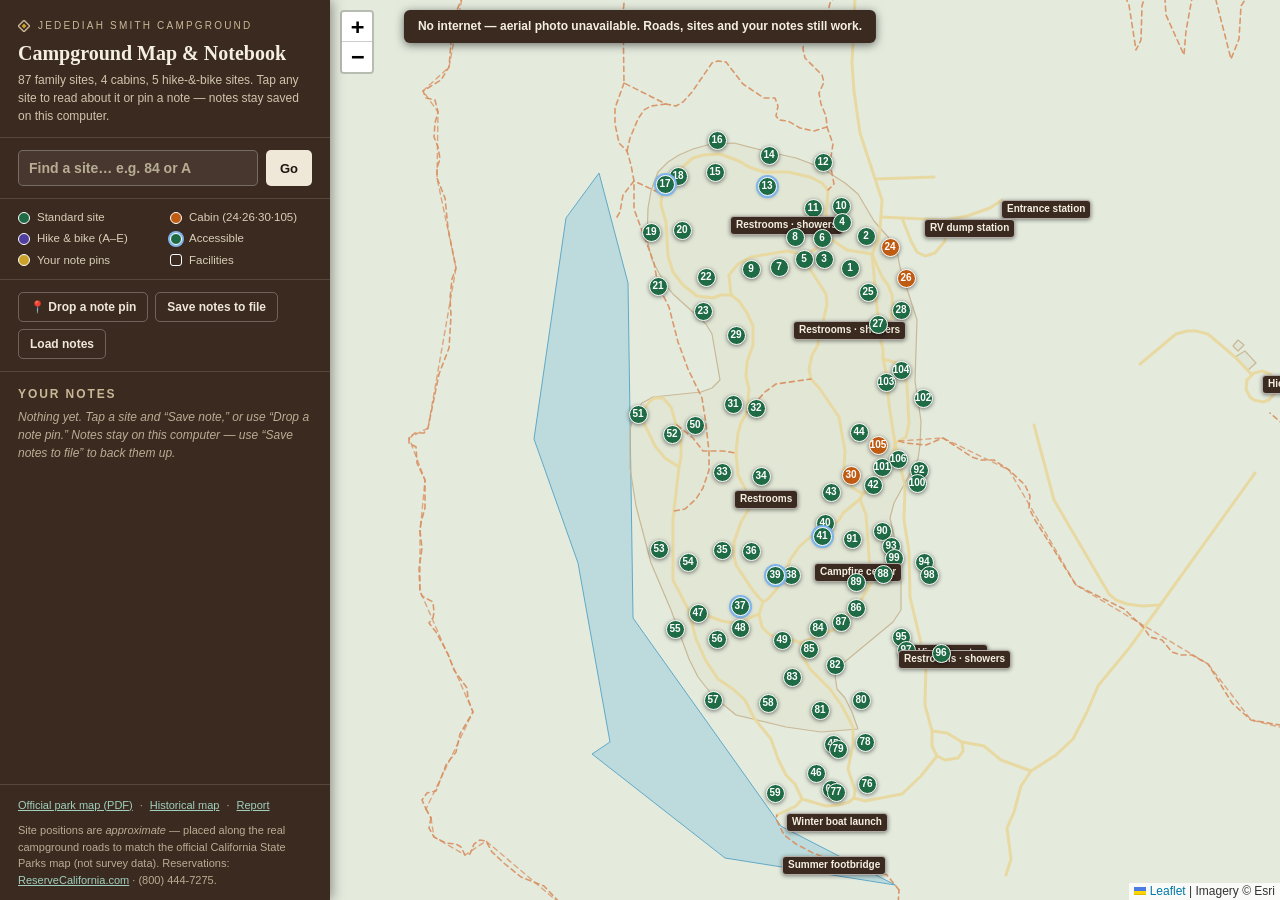
==== Campground Map.html @ 4931256a "jed: Jedediah Smith Redwoods trip guide — six-page fact-checked HTML guide Historical map (26 verifi" ====
<!doctype html>
<html lang="en">
<head>
<meta charset="utf-8">
<meta name="viewport" content="width=device-width, initial-scale=1">
<title>Campground Map — Jedediah Smith Redwoods State Park</title>
<style>/* required styles */

.leaflet-pane,
.leaflet-tile,
.leaflet-marker-icon,
.leaflet-marker-shadow,
.leaflet-tile-container,
.leaflet-pane > svg,
.leaflet-pane > canvas,
.leaflet-zoom-box,
.leaflet-image-layer,
.leaflet-layer {
	position: absolute;
	left: 0;
	top: 0;
	}
.leaflet-container {
	overflow: hidden;
	}
.leaflet-tile,
.leaflet-marker-icon,
.leaflet-marker-shadow {
	-webkit-user-select: none;
	   -moz-user-select: none;
	        user-select: none;
	  -webkit-user-drag: none;
	}
/* Prevents IE11 from highlighting tiles in blue */
.leaflet-tile::selection {
	background: transparent;
}
/* Safari renders non-retina tile on retina better with this, but Chrome is worse */
.leaflet-safari .leaflet-tile {
	image-rendering: -webkit-optimize-contrast;
	}
/* hack that prevents hw layers "stretching" when loading new tiles */
.leaflet-safari .leaflet-tile-container {
	width: 1600px;
	height: 1600px;
	-webkit-transform-origin: 0 0;
	}
.leaflet-marker-icon,
.leaflet-marker-shadow {
	display: block;
	}
/* .leaflet-container svg: reset svg max-width decleration shipped in Joomla! (joomla.org) 3.x */
/* .leaflet-container img: map is broken in FF if you have max-width: 100% on tiles */
.leaflet-container .leaflet-overlay-pane svg {
	max-width: none !important;
	max-height: none !important;
	}
.leaflet-container .leaflet-marker-pane img,
.leaflet-container .leaflet-shadow-pane img,
.leaflet-container .leaflet-tile-pane img,
.leaflet-container img.leaflet-image-layer,
.leaflet-container .leaflet-tile {
	max-width: none !important;
	max-height: none !important;
	width: auto;
	padding: 0;
	}

.leaflet-container img.leaflet-tile {
	/* See: https://bugs.chromium.org/p/chromium/issues/detail?id=600120 */
	mix-blend-mode: plus-lighter;
}

.leaflet-container.leaflet-touch-zoom {
	-ms-touch-action: pan-x pan-y;
	touch-action: pan-x pan-y;
	}
.leaflet-container.leaflet-touch-drag {
	-ms-touch-action: pinch-zoom;
	/* Fallback for FF which doesn't support pinch-zoom */
	touch-action: none;
	touch-action: pinch-zoom;
}
.leaflet-container.leaflet-touch-drag.leaflet-touch-zoom {
	-ms-touch-action: none;
	touch-action: none;
}
.leaflet-container {
	-webkit-tap-highlight-color: transparent;
}
.leaflet-container a {
	-webkit-tap-highlight-color: rgba(51, 181, 229, 0.4);
}
.leaflet-tile {
	filter: inherit;
	visibility: hidden;
	}
.leaflet-tile-loaded {
	visibility: inherit;
	}
.leaflet-zoom-box {
	width: 0;
	height: 0;
	-moz-box-sizing: border-box;
	     box-sizing: border-box;
	z-index: 800;
	}
/* workaround for https://bugzilla.mozilla.org/show_bug.cgi?id=888319 */
.leaflet-overlay-pane svg {
	-moz-user-select: none;
	}

.leaflet-pane         { z-index: 400; }

.leaflet-tile-pane    { z-index: 200; }
.leaflet-overlay-pane { z-index: 400; }
.leaflet-shadow-pane  { z-index: 500; }
.leaflet-marker-pane  { z-index: 600; }
.leaflet-tooltip-pane   { z-index: 650; }
.leaflet-popup-pane   { z-index: 700; }

.leaflet-map-pane canvas { z-index: 100; }
.leaflet-map-pane svg    { z-index: 200; }

.leaflet-vml-shape {
	width: 1px;
	height: 1px;
	}
.lvml {
	behavior: url(#default#VML);
	display: inline-block;
	position: absolute;
	}


/* control positioning */

.leaflet-control {
	position: relative;
	z-index: 800;
	pointer-events: visiblePainted; /* IE 9-10 doesn't have auto */
	pointer-events: auto;
	}
.leaflet-top,
.leaflet-bottom {
	position: absolute;
	z-index: 1000;
	pointer-events: none;
	}
.leaflet-top {
	top: 0;
	}
.leaflet-right {
	right: 0;
	}
.leaflet-bottom {
	bottom: 0;
	}
.leaflet-left {
	left: 0;
	}
.leaflet-control {
	float: left;
	clear: both;
	}
.leaflet-right .leaflet-control {
	float: right;
	}
.leaflet-top .leaflet-control {
	margin-top: 10px;
	}
.leaflet-bottom .leaflet-control {
	margin-bottom: 10px;
	}
.leaflet-left .leaflet-control {
	margin-left: 10px;
	}
.leaflet-right .leaflet-control {
	margin-right: 10px;
	}


/* zoom and fade animations */

.leaflet-fade-anim .leaflet-popup {
	opacity: 0;
	-webkit-transition: opacity 0.2s linear;
	   -moz-transition: opacity 0.2s linear;
	        transition: opacity 0.2s linear;
	}
.leaflet-fade-anim .leaflet-map-pane .leaflet-popup {
	opacity: 1;
	}
.leaflet-zoom-animated {
	-webkit-transform-origin: 0 0;
	    -ms-transform-origin: 0 0;
	        transform-origin: 0 0;
	}
svg.leaflet-zoom-animated {
	will-change: transform;
}

.leaflet-zoom-anim .leaflet-zoom-animated {
	-webkit-transition: -webkit-transform 0.25s cubic-bezier(0,0,0.25,1);
	   -moz-transition:    -moz-transform 0.25s cubic-bezier(0,0,0.25,1);
	        transition:         transform 0.25s cubic-bezier(0,0,0.25,1);
	}
.leaflet-zoom-anim .leaflet-tile,
.leaflet-pan-anim .leaflet-tile {
	-webkit-transition: none;
	   -moz-transition: none;
	        transition: none;
	}

.leaflet-zoom-anim .leaflet-zoom-hide {
	visibility: hidden;
	}


/* cursors */

.leaflet-interactive {
	cursor: pointer;
	}
.leaflet-grab {
	cursor: -webkit-grab;
	cursor:    -moz-grab;
	cursor:         grab;
	}
.leaflet-crosshair,
.leaflet-crosshair .leaflet-interactive {
	cursor: crosshair;
	}
.leaflet-popup-pane,
.leaflet-control {
	cursor: auto;
	}
.leaflet-dragging .leaflet-grab,
.leaflet-dragging .leaflet-grab .leaflet-interactive,
.leaflet-dragging .leaflet-marker-draggable {
	cursor: move;
	cursor: -webkit-grabbing;
	cursor:    -moz-grabbing;
	cursor:         grabbing;
	}

/* marker & overlays interactivity */
.leaflet-marker-icon,
.leaflet-marker-shadow,
.leaflet-image-layer,
.leaflet-pane > svg path,
.leaflet-tile-container {
	pointer-events: none;
	}

.leaflet-marker-icon.leaflet-interactive,
.leaflet-image-layer.leaflet-interactive,
.leaflet-pane > svg path.leaflet-interactive,
svg.leaflet-image-layer.leaflet-interactive path {
	pointer-events: visiblePainted; /* IE 9-10 doesn't have auto */
	pointer-events: auto;
	}

/* visual tweaks */

.leaflet-container {
	background: #ddd;
	outline-offset: 1px;
	}
.leaflet-container a {
	color: #0078A8;
	}
.leaflet-zoom-box {
	border: 2px dotted #38f;
	background: rgba(255,255,255,0.5);
	}


/* general typography */
.leaflet-container {
	font-family: "Helvetica Neue", Arial, Helvetica, sans-serif;
	font-size: 12px;
	font-size: 0.75rem;
	line-height: 1.5;
	}


/* general toolbar styles */

.leaflet-bar {
	box-shadow: 0 1px 5px rgba(0,0,0,0.65);
	border-radius: 4px;
	}
.leaflet-bar a {
	background-color: #fff;
	border-bottom: 1px solid #ccc;
	width: 26px;
	height: 26px;
	line-height: 26px;
	display: block;
	text-align: center;
	text-decoration: none;
	color: black;
	}
.leaflet-bar a,
.leaflet-control-layers-toggle {
	background-position: 50% 50%;
	background-repeat: no-repeat;
	display: block;
	}
.leaflet-bar a:hover,
.leaflet-bar a:focus {
	background-color: #f4f4f4;
	}
.leaflet-bar a:first-child {
	border-top-left-radius: 4px;
	border-top-right-radius: 4px;
	}
.leaflet-bar a:last-child {
	border-bottom-left-radius: 4px;
	border-bottom-right-radius: 4px;
	border-bottom: none;
	}
.leaflet-bar a.leaflet-disabled {
	cursor: default;
	background-color: #f4f4f4;
	color: #bbb;
	}

.leaflet-touch .leaflet-bar a {
	width: 30px;
	height: 30px;
	line-height: 30px;
	}
.leaflet-touch .leaflet-bar a:first-child {
	border-top-left-radius: 2px;
	border-top-right-radius: 2px;
	}
.leaflet-touch .leaflet-bar a:last-child {
	border-bottom-left-radius: 2px;
	border-bottom-right-radius: 2px;
	}

/* zoom control */

.leaflet-control-zoom-in,
.leaflet-control-zoom-out {
	font: bold 18px 'Lucida Console', Monaco, monospace;
	text-indent: 1px;
	}

.leaflet-touch .leaflet-control-zoom-in, .leaflet-touch .leaflet-control-zoom-out  {
	font-size: 22px;
	}


/* layers control */

.leaflet-control-layers {
	box-shadow: 0 1px 5px rgba(0,0,0,0.4);
	background: #fff;
	border-radius: 5px;
	}
.leaflet-control-layers-toggle {
	background-image: url(images/layers.png);
	width: 36px;
	height: 36px;
	}
.leaflet-retina .leaflet-control-layers-toggle {
	background-image: url(images/layers-2x.png);
	background-size: 26px 26px;
	}
.leaflet-touch .leaflet-control-layers-toggle {
	width: 44px;
	height: 44px;
	}
.leaflet-control-layers .leaflet-control-layers-list,
.leaflet-control-layers-expanded .leaflet-control-layers-toggle {
	display: none;
	}
.leaflet-control-layers-expanded .leaflet-control-layers-list {
	display: block;
	position: relative;
	}
.leaflet-control-layers-expanded {
	padding: 6px 10px 6px 6px;
	color: #333;
	background: #fff;
	}
.leaflet-control-layers-scrollbar {
	overflow-y: scroll;
	overflow-x: hidden;
	padding-right: 5px;
	}
.leaflet-control-layers-selector {
	margin-top: 2px;
	position: relative;
	top: 1px;
	}
.leaflet-control-layers label {
	display: block;
	font-size: 13px;
	font-size: 1.08333em;
	}
.leaflet-control-layers-separator {
	height: 0;
	border-top: 1px solid #ddd;
	margin: 5px -10px 5px -6px;
	}

/* Default icon URLs */
.leaflet-default-icon-path { /* used only in path-guessing heuristic, see L.Icon.Default */
	background-image: url(images/marker-icon.png);
	}


/* attribution and scale controls */

.leaflet-container .leaflet-control-attribution {
	background: #fff;
	background: rgba(255, 255, 255, 0.8);
	margin: 0;
	}
.leaflet-control-attribution,
.leaflet-control-scale-line {
	padding: 0 5px;
	color: #333;
	line-height: 1.4;
	}
.leaflet-control-attribution a {
	text-decoration: none;
	}
.leaflet-control-attribution a:hover,
.leaflet-control-attribution a:focus {
	text-decoration: underline;
	}
.leaflet-attribution-flag {
	display: inline !important;
	vertical-align: baseline !important;
	width: 1em;
	height: 0.6669em;
	}
.leaflet-left .leaflet-control-scale {
	margin-left: 5px;
	}
.leaflet-bottom .leaflet-control-scale {
	margin-bottom: 5px;
	}
.leaflet-control-scale-line {
	border: 2px solid #777;
	border-top: none;
	line-height: 1.1;
	padding: 2px 5px 1px;
	white-space: nowrap;
	-moz-box-sizing: border-box;
	     box-sizing: border-box;
	background: rgba(255, 255, 255, 0.8);
	text-shadow: 1px 1px #fff;
	}
.leaflet-control-scale-line:not(:first-child) {
	border-top: 2px solid #777;
	border-bottom: none;
	margin-top: -2px;
	}
.leaflet-control-scale-line:not(:first-child):not(:last-child) {
	border-bottom: 2px solid #777;
	}

.leaflet-touch .leaflet-control-attribution,
.leaflet-touch .leaflet-control-layers,
.leaflet-touch .leaflet-bar {
	box-shadow: none;
	}
.leaflet-touch .leaflet-control-layers,
.leaflet-touch .leaflet-bar {
	border: 2px solid rgba(0,0,0,0.2);
	background-clip: padding-box;
	}


/* popup */

.leaflet-popup {
	position: absolute;
	text-align: center;
	margin-bottom: 20px;
	}
.leaflet-popup-content-wrapper {
	padding: 1px;
	text-align: left;
	border-radius: 12px;
	}
.leaflet-popup-content {
	margin: 13px 24px 13px 20px;
	line-height: 1.3;
	font-size: 13px;
	font-size: 1.08333em;
	min-height: 1px;
	}
.leaflet-popup-content p {
	margin: 17px 0;
	margin: 1.3em 0;
	}
.leaflet-popup-tip-container {
	width: 40px;
	height: 20px;
	position: absolute;
	left: 50%;
	margin-top: -1px;
	margin-left: -20px;
	overflow: hidden;
	pointer-events: none;
	}
.leaflet-popup-tip {
	width: 17px;
	height: 17px;
	padding: 1px;

	margin: -10px auto 0;
	pointer-events: auto;

	-webkit-transform: rotate(45deg);
	   -moz-transform: rotate(45deg);
	    -ms-transform: rotate(45deg);
	        transform: rotate(45deg);
	}
.leaflet-popup-content-wrapper,
.leaflet-popup-tip {
	background: white;
	color: #333;
	box-shadow: 0 3px 14px rgba(0,0,0,0.4);
	}
.leaflet-container a.leaflet-popup-close-button {
	position: absolute;
	top: 0;
	right: 0;
	border: none;
	text-align: center;
	width: 24px;
	height: 24px;
	font: 16px/24px Tahoma, Verdana, sans-serif;
	color: #757575;
	text-decoration: none;
	background: transparent;
	}
.leaflet-container a.leaflet-popup-close-button:hover,
.leaflet-container a.leaflet-popup-close-button:focus {
	color: #585858;
	}
.leaflet-popup-scrolled {
	overflow: auto;
	}

.leaflet-oldie .leaflet-popup-content-wrapper {
	-ms-zoom: 1;
	}
.leaflet-oldie .leaflet-popup-tip {
	width: 24px;
	margin: 0 auto;

	-ms-filter: "progid:DXImageTransform.Microsoft.Matrix(M11=0.70710678, M12=0.70710678, M21=-0.70710678, M22=0.70710678)";
	filter: progid:DXImageTransform.Microsoft.Matrix(M11=0.70710678, M12=0.70710678, M21=-0.70710678, M22=0.70710678);
	}

.leaflet-oldie .leaflet-control-zoom,
.leaflet-oldie .leaflet-control-layers,
.leaflet-oldie .leaflet-popup-content-wrapper,
.leaflet-oldie .leaflet-popup-tip {
	border: 1px solid #999;
	}


/* div icon */

.leaflet-div-icon {
	background: #fff;
	border: 1px solid #666;
	}


/* Tooltip */
/* Base styles for the element that has a tooltip */
.leaflet-tooltip {
	position: absolute;
	padding: 6px;
	background-color: #fff;
	border: 1px solid #fff;
	border-radius: 3px;
	color: #222;
	white-space: nowrap;
	-webkit-user-select: none;
	-moz-user-select: none;
	-ms-user-select: none;
	user-select: none;
	pointer-events: none;
	box-shadow: 0 1px 3px rgba(0,0,0,0.4);
	}
.leaflet-tooltip.leaflet-interactive {
	cursor: pointer;
	pointer-events: auto;
	}
.leaflet-tooltip-top:before,
.leaflet-tooltip-bottom:before,
.leaflet-tooltip-left:before,
.leaflet-tooltip-right:before {
	position: absolute;
	pointer-events: none;
	border: 6px solid transparent;
	background: transparent;
	content: "";
	}

/* Directions */

.leaflet-tooltip-bottom {
	margin-top: 6px;
}
.leaflet-tooltip-top {
	margin-top: -6px;
}
.leaflet-tooltip-bottom:before,
.leaflet-tooltip-top:before {
	left: 50%;
	margin-left: -6px;
	}
.leaflet-tooltip-top:before {
	bottom: 0;
	margin-bottom: -12px;
	border-top-color: #fff;
	}
.leaflet-tooltip-bottom:before {
	top: 0;
	margin-top: -12px;
	margin-left: -6px;
	border-bottom-color: #fff;
	}
.leaflet-tooltip-left {
	margin-left: -6px;
}
.leaflet-tooltip-right {
	margin-left: 6px;
}
.leaflet-tooltip-left:before,
.leaflet-tooltip-right:before {
	top: 50%;
	margin-top: -6px;
	}
.leaflet-tooltip-left:before {
	right: 0;
	margin-right: -12px;
	border-left-color: #fff;
	}
.leaflet-tooltip-right:before {
	left: 0;
	margin-left: -12px;
	border-right-color: #fff;
	}

/* Printing */

@media print {
	/* Prevent printers from removing background-images of controls. */
	.leaflet-control {
		-webkit-print-color-adjust: exact;
		print-color-adjust: exact;
		}
	}
</style>
<style>
:root{
  --paper:#F2EEE3; --ink:#2A241C; --bark:#3B2A20; --bark2:#57402F;
  --emerald:#14594E; --emerald-soft:#58A08F; --madrone:#A8541A; --rule:#D8CFB8;
  --site:#1F6B45; --cabin:#C05B12; --hb:#4E3E9E; --note:#C9A227;
}
*{margin:0;padding:0;box-sizing:border-box}
html,body{height:100%}
body{font:14px/1.5 "Seravek","Avenir Next","Helvetica Neue",sans-serif;color:var(--ink);display:flex;overflow:hidden}
#panel{width:330px;min-width:330px;background:var(--bark);color:#EFE7D8;display:flex;flex-direction:column;z-index:1000;box-shadow:2px 0 12px #0006}
#map{flex:1;background:var(--paper)}
.phead{padding:18px 18px 12px;border-bottom:1px solid #ffffff22}
.phead .eyebrow{font-size:10px;letter-spacing:.22em;text-transform:uppercase;color:#C9B896;display:flex;gap:8px;align-items:center;margin-bottom:8px}
.phead h1{font:700 20px/1.2 "Iowan Old Style",Georgia,serif;color:#F5EFE0}
.phead p{margin-top:6px;font-size:12px;color:#CFC4AC}
.searchrow{display:flex;gap:8px;padding:12px 18px;border-bottom:1px solid #ffffff22}
#sitesearch{flex:1;font:600 14px/1 "Seravek",sans-serif;padding:9px 10px;border-radius:5px;border:1.5px solid #ffffff44;background:#ffffff10;color:#F5EFE0}
#sitesearch::placeholder{color:#B8AD94}
#sitesearch:focus-visible{outline:2px solid #fff}
#gobtn{font:700 13px/1 "Seravek",sans-serif;padding:0 14px;border-radius:5px;border:0;background:#EFE7D8;color:#20160F;cursor:pointer}
.legend{padding:10px 18px;border-bottom:1px solid #ffffff22;font-size:11.5px;color:#D8CFB8;display:grid;grid-template-columns:1fr 1fr;gap:4px 10px}
.legend span{display:flex;align-items:center;gap:7px}
.dot{width:12px;height:12px;border-radius:50%;border:1.5px solid #fff;flex:none}
.tools{padding:12px 18px;border-bottom:1px solid #ffffff22;display:flex;flex-wrap:wrap;gap:7px}
.tbtn{font:600 12px/1 "Seravek",sans-serif;padding:8px 11px;border-radius:5px;border:1.5px solid #ffffff44;background:transparent;color:#EFE7D8;cursor:pointer}
.tbtn[aria-pressed="true"]{background:var(--note);border-color:var(--note);color:#20160F}
.tbtn:focus-visible{outline:2px solid #fff}
#notesbox{flex:1;overflow-y:auto;padding:10px 18px}
#notesbox h2{font:700 12px/1 "Seravek",sans-serif;letter-spacing:.16em;text-transform:uppercase;color:#C9B896;margin:6px 0 8px}
.note-item{background:#ffffff12;border-left:3px solid var(--note);padding:8px 10px;margin-bottom:8px;font-size:12.5px;border-radius:0 4px 4px 0;cursor:pointer}
.note-item b{color:#F5EFE0}
.note-item .del{float:right;background:none;border:0;color:#C9B896;cursor:pointer;font-size:14px;line-height:1;padding:0 2px}
.note-item .del:hover{color:#fff}
.empty{font-size:12px;color:#B8AD94;font-style:italic}
.pfoot{padding:12px 18px;border-top:1px solid #ffffff22;font-size:11px;color:#B8AD94}
.pfoot .row{display:flex;gap:7px;margin-bottom:9px;flex-wrap:wrap}
.pfoot a{color:#9FD0BF}
/* markers */
.sm{border-radius:50%;border:1.5px solid #fff;box-shadow:0 1px 4px #0008;color:#fff;
  font:700 10px/16px "Seravek","Avenir Next",sans-serif;text-align:center;background:var(--site)}
.sm.cabin{background:var(--cabin)} .sm.hb{background:var(--hb)}
.sm.ada{box-shadow:0 0 0 2px #7FB5E8,0 1px 4px #0008}
.sm.noted::after{content:"";position:absolute;right:-3px;top:-3px;width:9px;height:9px;border-radius:50%;background:var(--note);border:1.5px solid #fff}
.fac{background:var(--bark);color:#F5EFE0;border-radius:4px;border:1px solid #fff9;box-shadow:0 1px 4px #0007;
  font:600 10px/1.25 "Seravek",sans-serif;padding:2px 5px;white-space:nowrap;width:auto!important;height:auto!important;
  transform:translate(-50%,-100%);margin-top:-4px}
.notepin{width:20px;height:20px;border-radius:50% 50% 50% 4px;transform:rotate(-45deg);background:var(--note);border:2px solid #fff;box-shadow:0 1px 5px #0008}
.leaflet-popup-content-wrapper{background:var(--paper);color:var(--ink);border-radius:6px;font:13px/1.5 "Seravek","Avenir Next",sans-serif}
.leaflet-popup-content{margin:13px 15px}
.pp{max-width:100%}
.pp h3{font:700 16px/1.25 "Iowan Old Style",Georgia,serif;color:var(--emerald)}
.pp .meta{font:600 10.5px/1.7 "SF Mono",Menlo,monospace;color:var(--bark2);text-transform:uppercase;letter-spacing:.05em}
.pp textarea{width:100%;min-height:52px;margin-top:8px;font:13px/1.4 "Seravek",sans-serif;padding:7px;border:1px solid var(--rule);border-radius:4px;background:#fff}
.pp .row{display:flex;gap:6px;margin-top:7px}
.pp button{font:600 12px/1 "Seravek",sans-serif;padding:7px 10px;border-radius:4px;border:1px solid var(--emerald);background:var(--emerald);color:#fff;cursor:pointer}
.pp button.ghost{background:transparent;color:var(--emerald)}
.pp .prec{margin-top:7px;font-size:11px;color:#7A7060;font-style:italic}
.pp .plinks{margin-top:7px;font-size:12px}
.pp .plinks a{color:var(--emerald)}
@media (max-width:760px){
  body{flex-direction:column}
  #panel{width:100%;min-width:0;max-height:46%;order:2}
  #map{order:1;min-height:54%}
}
</style>
</head>
<body>
<aside id="panel">
  <div class="phead">
    <div class="eyebrow"><svg width="12" height="12" viewBox="0 0 14 14" aria-hidden="true"><rect x="2.2" y="2.2" width="9.6" height="9.6" transform="rotate(45 7 7)" fill="none" stroke="#C9B896" stroke-width="1.6"/><rect x="5" y="5" width="4" height="4" transform="rotate(45 7 7)" fill="#C9A227"/></svg> Jedediah Smith Campground</div>
    <h1>Campground Map &amp; Notebook</h1>
    <p>87 family sites, 4 cabins, 5 hike-&amp;-bike sites. Tap any site to read about it or pin a note — notes stay saved on this computer.</p>
  </div>
  <div class="searchrow">
    <input id="sitesearch" placeholder="Find a site… e.g. 84 or A" aria-label="Find a site by number">
    <button id="gobtn">Go</button>
  </div>
  <div class="legend">
    <span><span class="dot" style="background:var(--site)"></span> Standard site</span>
    <span><span class="dot" style="background:var(--cabin)"></span> Cabin (24·26·30·105)</span>
    <span><span class="dot" style="background:var(--hb)"></span> Hike &amp; bike (A–E)</span>
    <span><span class="dot" style="background:var(--site);box-shadow:0 0 0 2px #7FB5E8"></span> Accessible</span>
    <span><span class="dot" style="background:var(--note)"></span> Your note pins</span>
    <span><span class="dot" style="background:#3B2A20;border-radius:3px"></span> Facilities</span>
  </div>
  <div class="tools">
    <button class="tbtn" id="dropmode" aria-pressed="false">📍 Drop a note pin</button>
    <button class="tbtn" id="exportbtn">Save notes to file</button>
    <button class="tbtn" id="importbtn">Load notes</button>
    <input type="file" id="importfile" accept=".json" hidden>
  </div>
  <div id="notesbox" aria-live="polite">
    <h2>Your notes</h2>
    <div id="notelist"></div>
  </div>
  <div class="pfoot">
    <div class="row">
      <a href="official-maps/campmap2019.pdf">Official park map (PDF)</a> ·
      <a href="Historical Map.html">Historical map</a> ·
      <a href="History Report.html">Report</a>
    </div>
    Site positions are <i>approximate</i> — placed along the real campground roads to match the official California State Parks map (not survey data). Reservations: <a href="https://www.reservecalifornia.com" target="_blank" rel="noopener">ReserveCalifornia.com</a> · (800) 444-7275.
  </div>
</aside>
<div id="map" role="application" aria-label="Campground map"></div>

<script>/* @preserve
 * Leaflet 1.9.4, a JS library for interactive maps. https://leafletjs.com
 * (c) 2010-2023 Vladimir Agafonkin, (c) 2010-2011 CloudMade
 */
!function(t,e){"object"==typeof exports&&"undefined"!=typeof module?e(exports):"function"==typeof define&&define.amd?define(["exports"],e):e((t="undefined"!=typeof globalThis?globalThis:t||self).leaflet={})}(this,function(t){"use strict";function l(t){for(var e,i,n=1,o=arguments.length;n<o;n++)for(e in i=arguments[n])t[e]=i[e];return t}var R=Object.create||function(t){return N.prototype=t,new N};function N(){}function a(t,e){var i,n=Array.prototype.slice;return t.bind?t.bind.apply(t,n.call(arguments,1)):(i=n.call(arguments,2),function(){return t.apply(e,i.length?i.concat(n.call(arguments)):arguments)})}var D=0;function h(t){return"_leaflet_id"in t||(t._leaflet_id=++D),t._leaflet_id}function j(t,e,i){var n,o,s=function(){n=!1,o&&(r.apply(i,o),o=!1)},r=function(){n?o=arguments:(t.apply(i,arguments),setTimeout(s,e),n=!0)};return r}function H(t,e,i){var n=e[1],e=e[0],o=n-e;return t===n&&i?t:((t-e)%o+o)%o+e}function u(){return!1}function i(t,e){return!1===e?t:(e=Math.pow(10,void 0===e?6:e),Math.round(t*e)/e)}function W(t){return t.trim?t.trim():t.replace(/^\s+|\s+$/g,"")}function F(t){return W(t).split(/\s+/)}function c(t,e){for(var i in Object.prototype.hasOwnProperty.call(t,"options")||(t.options=t.options?R(t.options):{}),e)t.options[i]=e[i];return t.options}function U(t,e,i){var n,o=[];for(n in t)o.push(encodeURIComponent(i?n.toUpperCase():n)+"="+encodeURIComponent(t[n]));return(e&&-1!==e.indexOf("?")?"&":"?")+o.join("&")}var V=/\{ *([\w_ -]+) *\}/g;function q(t,i){return t.replace(V,function(t,e){e=i[e];if(void 0===e)throw new Error("No value provided for variable "+t);return e="function"==typeof e?e(i):e})}var d=Array.isArray||function(t){return"[object Array]"===Object.prototype.toString.call(t)};function G(t,e){for(var i=0;i<t.length;i++)if(t[i]===e)return i;return-1}var K="[data-uri]";function Y(t){return window["webkit"+t]||window["moz"+t]||window["ms"+t]}var X=0;function J(t){var e=+new Date,i=Math.max(0,16-(e-X));return X=e+i,window.setTimeout(t,i)}var $=window.requestAnimationFrame||Y("RequestAnimationFrame")||J,Q=window.cancelAnimationFrame||Y("CancelAnimationFrame")||Y("CancelRequestAnimationFrame")||function(t){window.clearTimeout(t)};function x(t,e,i){if(!i||$!==J)return $.call(window,a(t,e));t.call(e)}function r(t){t&&Q.call(window,t)}var tt={__proto__:null,extend:l,create:R,bind:a,get lastId(){return D},stamp:h,throttle:j,wrapNum:H,falseFn:u,formatNum:i,trim:W,splitWords:F,setOptions:c,getParamString:U,template:q,isArray:d,indexOf:G,emptyImageUrl:K,requestFn:$,cancelFn:Q,requestAnimFrame:x,cancelAnimFrame:r};function et(){}et.extend=function(t){function e(){c(this),this.initialize&&this.initialize.apply(this,arguments),this.callInitHooks()}var i,n=e.__super__=this.prototype,o=R(n);for(i in(o.constructor=e).prototype=o,this)Object.prototype.hasOwnProperty.call(this,i)&&"prototype"!==i&&"__super__"!==i&&(e[i]=this[i]);if(t.statics&&l(e,t.statics),t.includes){var s=t.includes;if("undefined"!=typeof L&&L&&L.Mixin){s=d(s)?s:[s];for(var r=0;r<s.length;r++)s[r]===L.Mixin.Events&&console.warn("Deprecated include of L.Mixin.Events: this property will be removed in future releases, please inherit from L.Evented instead.",(new Error).stack)}l.apply(null,[o].concat(t.includes))}return l(o,t),delete o.statics,delete o.includes,o.options&&(o.options=n.options?R(n.options):{},l(o.options,t.options)),o._initHooks=[],o.callInitHooks=function(){if(!this._initHooksCalled){n.callInitHooks&&n.callInitHooks.call(this),this._initHooksCalled=!0;for(var t=0,e=o._initHooks.length;t<e;t++)o._initHooks[t].call(this)}},e},et.include=function(t){var e=this.prototype.options;return l(this.prototype,t),t.options&&(this.prototype.options=e,this.mergeOptions(t.options)),this},et.mergeOptions=function(t){return l(this.prototype.options,t),this},et.addInitHook=function(t){var e=Array.prototype.slice.call(arguments,1),i="function"==typeof t?t:function(){this[t].apply(this,e)};return this.prototype._initHooks=this.prototype._initHooks||[],this.prototype._initHooks.push(i),this};var e={on:function(t,e,i){if("object"==typeof t)for(var n in t)this._on(n,t[n],e);else for(var o=0,s=(t=F(t)).length;o<s;o++)this._on(t[o],e,i);return this},off:function(t,e,i){if(arguments.length)if("object"==typeof t)for(var n in t)this._off(n,t[n],e);else{t=F(t);for(var o=1===arguments.length,s=0,r=t.length;s<r;s++)o?this._off(t[s]):this._off(t[s],e,i)}else delete this._events;return this},_on:function(t,e,i,n){"function"!=typeof e?console.warn("wrong listener type: "+typeof e):!1===this._listens(t,e,i)&&(e={fn:e,ctx:i=i===this?void 0:i},n&&(e.once=!0),this._events=this._events||{},this._events[t]=this._events[t]||[],this._events[t].push(e))},_off:function(t,e,i){var n,o,s;if(this._events&&(n=this._events[t]))if(1===arguments.length){if(this._firingCount)for(o=0,s=n.length;o<s;o++)n[o].fn=u;delete this._events[t]}else"function"!=typeof e?console.warn("wrong listener type: "+typeof e):!1!==(e=this._listens(t,e,i))&&(i=n[e],this._firingCount&&(i.fn=u,this._events[t]=n=n.slice()),n.splice(e,1))},fire:function(t,e,i){if(this.listens(t,i)){var n=l({},e,{type:t,target:this,sourceTarget:e&&e.sourceTarget||this});if(this._events){var o=this._events[t];if(o){this._firingCount=this._firingCount+1||1;for(var s=0,r=o.length;s<r;s++){var a=o[s],h=a.fn;a.once&&this.off(t,h,a.ctx),h.call(a.ctx||this,n)}this._firingCount--}}i&&this._propagateEvent(n)}return this},listens:function(t,e,i,n){"string"!=typeof t&&console.warn('"string" type argument expected');var o=e,s=("function"!=typeof e&&(n=!!e,i=o=void 0),this._events&&this._events[t]);if(s&&s.length&&!1!==this._listens(t,o,i))return!0;if(n)for(var r in this._eventParents)if(this._eventParents[r].listens(t,e,i,n))return!0;return!1},_listens:function(t,e,i){if(this._events){var n=this._events[t]||[];if(!e)return!!n.length;i===this&&(i=void 0);for(var o=0,s=n.length;o<s;o++)if(n[o].fn===e&&n[o].ctx===i)return o}return!1},once:function(t,e,i){if("object"==typeof t)for(var n in t)this._on(n,t[n],e,!0);else for(var o=0,s=(t=F(t)).length;o<s;o++)this._on(t[o],e,i,!0);return this},addEventParent:function(t){return this._eventParents=this._eventParents||{},this._eventParents[h(t)]=t,this},removeEventParent:function(t){return this._eventParents&&delete this._eventParents[h(t)],this},_propagateEvent:function(t){for(var e in this._eventParents)this._eventParents[e].fire(t.type,l({layer:t.target,propagatedFrom:t.target},t),!0)}},it=(e.addEventListener=e.on,e.removeEventListener=e.clearAllEventListeners=e.off,e.addOneTimeEventListener=e.once,e.fireEvent=e.fire,e.hasEventListeners=e.listens,et.extend(e));function p(t,e,i){this.x=i?Math.round(t):t,this.y=i?Math.round(e):e}var nt=Math.trunc||function(t){return 0<t?Math.floor(t):Math.ceil(t)};function m(t,e,i){return t instanceof p?t:d(t)?new p(t[0],t[1]):null==t?t:"object"==typeof t&&"x"in t&&"y"in t?new p(t.x,t.y):new p(t,e,i)}function f(t,e){if(t)for(var i=e?[t,e]:t,n=0,o=i.length;n<o;n++)this.extend(i[n])}function _(t,e){return!t||t instanceof f?t:new f(t,e)}function s(t,e){if(t)for(var i=e?[t,e]:t,n=0,o=i.length;n<o;n++)this.extend(i[n])}function g(t,e){return t instanceof s?t:new s(t,e)}function v(t,e,i){if(isNaN(t)||isNaN(e))throw new Error("Invalid LatLng object: ("+t+", "+e+")");this.lat=+t,this.lng=+e,void 0!==i&&(this.alt=+i)}function w(t,e,i){return t instanceof v?t:d(t)&&"object"!=typeof t[0]?3===t.length?new v(t[0],t[1],t[2]):2===t.length?new v(t[0],t[1]):null:null==t?t:"object"==typeof t&&"lat"in t?new v(t.lat,"lng"in t?t.lng:t.lon,t.alt):void 0===e?null:new v(t,e,i)}p.prototype={clone:function(){return new p(this.x,this.y)},add:function(t){return this.clone()._add(m(t))},_add:function(t){return this.x+=t.x,this.y+=t.y,this},subtract:function(t){return this.clone()._subtract(m(t))},_subtract:function(t){return this.x-=t.x,this.y-=t.y,this},divideBy:function(t){return this.clone()._divideBy(t)},_divideBy:function(t){return this.x/=t,this.y/=t,this},multiplyBy:function(t){return this.clone()._multiplyBy(t)},_multiplyBy:function(t){return this.x*=t,this.y*=t,this},scaleBy:function(t){return new p(this.x*t.x,this.y*t.y)},unscaleBy:function(t){return new p(this.x/t.x,this.y/t.y)},round:function(){return this.clone()._round()},_round:function(){return this.x=Math.round(this.x),this.y=Math.round(this.y),this},floor:function(){return this.clone()._floor()},_floor:function(){return this.x=Math.floor(this.x),this.y=Math.floor(this.y),this},ceil:function(){return this.clone()._ceil()},_ceil:function(){return this.x=Math.ceil(this.x),this.y=Math.ceil(this.y),this},trunc:function(){return this.clone()._trunc()},_trunc:function(){return this.x=nt(this.x),this.y=nt(this.y),this},distanceTo:function(t){var e=(t=m(t)).x-this.x,t=t.y-this.y;return Math.sqrt(e*e+t*t)},equals:function(t){return(t=m(t)).x===this.x&&t.y===this.y},contains:function(t){return t=m(t),Math.abs(t.x)<=Math.abs(this.x)&&Math.abs(t.y)<=Math.abs(this.y)},toString:function(){return"Point("+i(this.x)+", "+i(this.y)+")"}},f.prototype={extend:function(t){var e,i;if(t){if(t instanceof p||"number"==typeof t[0]||"x"in t)e=i=m(t);else if(e=(t=_(t)).min,i=t.max,!e||!i)return this;this.min||this.max?(this.min.x=Math.min(e.x,this.min.x),this.max.x=Math.max(i.x,this.max.x),this.min.y=Math.min(e.y,this.min.y),this.max.y=Math.max(i.y,this.max.y)):(this.min=e.clone(),this.max=i.clone())}return this},getCenter:function(t){return m((this.min.x+this.max.x)/2,(this.min.y+this.max.y)/2,t)},getBottomLeft:function(){return m(this.min.x,this.max.y)},getTopRight:function(){return m(this.max.x,this.min.y)},getTopLeft:function(){return this.min},getBottomRight:function(){return this.max},getSize:function(){return this.max.subtract(this.min)},contains:function(t){var e,i;return(t=("number"==typeof t[0]||t instanceof p?m:_)(t))instanceof f?(e=t.min,i=t.max):e=i=t,e.x>=this.min.x&&i.x<=this.max.x&&e.y>=this.min.y&&i.y<=this.max.y},intersects:function(t){t=_(t);var e=this.min,i=this.max,n=t.min,t=t.max,o=t.x>=e.x&&n.x<=i.x,t=t.y>=e.y&&n.y<=i.y;return o&&t},overlaps:function(t){t=_(t);var e=this.min,i=this.max,n=t.min,t=t.max,o=t.x>e.x&&n.x<i.x,t=t.y>e.y&&n.y<i.y;return o&&t},isValid:function(){return!(!this.min||!this.max)},pad:function(t){var e=this.min,i=this.max,n=Math.abs(e.x-i.x)*t,t=Math.abs(e.y-i.y)*t;return _(m(e.x-n,e.y-t),m(i.x+n,i.y+t))},equals:function(t){return!!t&&(t=_(t),this.min.equals(t.getTopLeft())&&this.max.equals(t.getBottomRight()))}},s.prototype={extend:function(t){var e,i,n=this._southWest,o=this._northEast;if(t instanceof v)i=e=t;else{if(!(t instanceof s))return t?this.extend(w(t)||g(t)):this;if(e=t._southWest,i=t._northEast,!e||!i)return this}return n||o?(n.lat=Math.min(e.lat,n.lat),n.lng=Math.min(e.lng,n.lng),o.lat=Math.max(i.lat,o.lat),o.lng=Math.max(i.lng,o.lng)):(this._southWest=new v(e.lat,e.lng),this._northEast=new v(i.lat,i.lng)),this},pad:function(t){var e=this._southWest,i=this._northEast,n=Math.abs(e.lat-i.lat)*t,t=Math.abs(e.lng-i.lng)*t;return new s(new v(e.lat-n,e.lng-t),new v(i.lat+n,i.lng+t))},getCenter:function(){return new v((this._southWest.lat+this._northEast.lat)/2,(this._southWest.lng+this._northEast.lng)/2)},getSouthWest:function(){return this._southWest},getNorthEast:function(){return this._northEast},getNorthWest:function(){return new v(this.getNorth(),this.getWest())},getSouthEast:function(){return new v(this.getSouth(),this.getEast())},getWest:function(){return this._southWest.lng},getSouth:function(){return this._southWest.lat},getEast:function(){return this._northEast.lng},getNorth:function(){return this._northEast.lat},contains:function(t){t=("number"==typeof t[0]||t instanceof v||"lat"in t?w:g)(t);var e,i,n=this._southWest,o=this._northEast;return t instanceof s?(e=t.getSouthWest(),i=t.getNorthEast()):e=i=t,e.lat>=n.lat&&i.lat<=o.lat&&e.lng>=n.lng&&i.lng<=o.lng},intersects:function(t){t=g(t);var e=this._southWest,i=this._northEast,n=t.getSouthWest(),t=t.getNorthEast(),o=t.lat>=e.lat&&n.lat<=i.lat,t=t.lng>=e.lng&&n.lng<=i.lng;return o&&t},overlaps:function(t){t=g(t);var e=this._southWest,i=this._northEast,n=t.getSouthWest(),t=t.getNorthEast(),o=t.lat>e.lat&&n.lat<i.lat,t=t.lng>e.lng&&n.lng<i.lng;return o&&t},toBBoxString:function(){return[this.getWest(),this.getSouth(),this.getEast(),this.getNorth()].join(",")},equals:function(t,e){return!!t&&(t=g(t),this._southWest.equals(t.getSouthWest(),e)&&this._northEast.equals(t.getNorthEast(),e))},isValid:function(){return!(!this._southWest||!this._northEast)}};var ot={latLngToPoint:function(t,e){t=this.projection.project(t),e=this.scale(e);return this.transformation._transform(t,e)},pointToLatLng:function(t,e){e=this.scale(e),t=this.transformation.untransform(t,e);return this.projection.unproject(t)},project:function(t){return this.projection.project(t)},unproject:function(t){return this.projection.unproject(t)},scale:function(t){return 256*Math.pow(2,t)},zoom:function(t){return Math.log(t/256)/Math.LN2},getProjectedBounds:function(t){var e;return this.infinite?null:(e=this.projection.bounds,t=this.scale(t),new f(this.transformation.transform(e.min,t),this.transformation.transform(e.max,t)))},infinite:!(v.prototype={equals:function(t,e){return!!t&&(t=w(t),Math.max(Math.abs(this.lat-t.lat),Math.abs(this.lng-t.lng))<=(void 0===e?1e-9:e))},toString:function(t){return"LatLng("+i(this.lat,t)+", "+i(this.lng,t)+")"},distanceTo:function(t){return st.distance(this,w(t))},wrap:function(){return st.wrapLatLng(this)},toBounds:function(t){var t=180*t/40075017,e=t/Math.cos(Math.PI/180*this.lat);return g([this.lat-t,this.lng-e],[this.lat+t,this.lng+e])},clone:function(){return new v(this.lat,this.lng,this.alt)}}),wrapLatLng:function(t){var e=this.wrapLng?H(t.lng,this.wrapLng,!0):t.lng;return new v(this.wrapLat?H(t.lat,this.wrapLat,!0):t.lat,e,t.alt)},wrapLatLngBounds:function(t){var e=t.getCenter(),i=this.wrapLatLng(e),n=e.lat-i.lat,e=e.lng-i.lng;return 0==n&&0==e?t:(i=t.getSouthWest(),t=t.getNorthEast(),new s(new v(i.lat-n,i.lng-e),new v(t.lat-n,t.lng-e)))}},st=l({},ot,{wrapLng:[-180,180],R:6371e3,distance:function(t,e){var i=Math.PI/180,n=t.lat*i,o=e.lat*i,s=Math.sin((e.lat-t.lat)*i/2),e=Math.sin((e.lng-t.lng)*i/2),t=s*s+Math.cos(n)*Math.cos(o)*e*e,i=2*Math.atan2(Math.sqrt(t),Math.sqrt(1-t));return this.R*i}}),rt=6378137,rt={R:rt,MAX_LATITUDE:85.0511287798,project:function(t){var e=Math.PI/180,i=this.MAX_LATITUDE,i=Math.max(Math.min(i,t.lat),-i),i=Math.sin(i*e);return new p(this.R*t.lng*e,this.R*Math.log((1+i)/(1-i))/2)},unproject:function(t){var e=180/Math.PI;return new v((2*Math.atan(Math.exp(t.y/this.R))-Math.PI/2)*e,t.x*e/this.R)},bounds:new f([-(rt=rt*Math.PI),-rt],[rt,rt])};function at(t,e,i,n){d(t)?(this._a=t[0],this._b=t[1],this._c=t[2],this._d=t[3]):(this._a=t,this._b=e,this._c=i,this._d=n)}function ht(t,e,i,n){return new at(t,e,i,n)}at.prototype={transform:function(t,e){return this._transform(t.clone(),e)},_transform:function(t,e){return t.x=(e=e||1)*(this._a*t.x+this._b),t.y=e*(this._c*t.y+this._d),t},untransform:function(t,e){return new p((t.x/(e=e||1)-this._b)/this._a,(t.y/e-this._d)/this._c)}};var lt=l({},st,{code:"EPSG:3857",projection:rt,transformation:ht(lt=.5/(Math.PI*rt.R),.5,-lt,.5)}),ut=l({},lt,{code:"EPSG:900913"});function ct(t){return document.createElementNS("http://www.w3.org/2000/svg",t)}function dt(t,e){for(var i,n,o,s,r="",a=0,h=t.length;a<h;a++){for(i=0,n=(o=t[a]).length;i<n;i++)r+=(i?"L":"M")+(s=o[i]).x+" "+s.y;r+=e?b.svg?"z":"x":""}return r||"M0 0"}var _t=document.documentElement.style,pt="ActiveXObject"in window,mt=pt&&!document.addEventListener,n="msLaunchUri"in navigator&&!("documentMode"in document),ft=y("webkit"),gt=y("android"),vt=y("android 2")||y("android 3"),yt=parseInt(/WebKit\/([0-9]+)|$/.exec(navigator.userAgent)[1],10),yt=gt&&y("Google")&&yt<537&&!("AudioNode"in window),xt=!!window.opera,wt=!n&&y("chrome"),bt=y("gecko")&&!ft&&!xt&&!pt,Pt=!wt&&y("safari"),Lt=y("phantom"),o="OTransition"in _t,Tt=0===navigator.platform.indexOf("Win"),Mt=pt&&"transition"in _t,zt="WebKitCSSMatrix"in window&&"m11"in new window.WebKitCSSMatrix&&!vt,_t="MozPerspective"in _t,Ct=!window.L_DISABLE_3D&&(Mt||zt||_t)&&!o&&!Lt,Zt="undefined"!=typeof orientation||y("mobile"),St=Zt&&ft,Et=Zt&&zt,kt=!window.PointerEvent&&window.MSPointerEvent,Ot=!(!window.PointerEvent&&!kt),At="ontouchstart"in window||!!window.TouchEvent,Bt=!window.L_NO_TOUCH&&(At||Ot),It=Zt&&xt,Rt=Zt&&bt,Nt=1<(window.devicePixelRatio||window.screen.deviceXDPI/window.screen.logicalXDPI),Dt=function(){var t=!1;try{var e=Object.defineProperty({},"passive",{get:function(){t=!0}});window.addEventListener("testPassiveEventSupport",u,e),window.removeEventListener("testPassiveEventSupport",u,e)}catch(t){}return t}(),jt=!!document.createElement("canvas").getContext,Ht=!(!document.createElementNS||!ct("svg").createSVGRect),Wt=!!Ht&&((Wt=document.createElement("div")).innerHTML="<svg/>","http://www.w3.org/2000/svg"===(Wt.firstChild&&Wt.firstChild.namespaceURI));function y(t){return 0<=navigator.userAgent.toLowerCase().indexOf(t)}var b={ie:pt,ielt9:mt,edge:n,webkit:ft,android:gt,android23:vt,androidStock:yt,opera:xt,chrome:wt,gecko:bt,safari:Pt,phantom:Lt,opera12:o,win:Tt,ie3d:Mt,webkit3d:zt,gecko3d:_t,any3d:Ct,mobile:Zt,mobileWebkit:St,mobileWebkit3d:Et,msPointer:kt,pointer:Ot,touch:Bt,touchNative:At,mobileOpera:It,mobileGecko:Rt,retina:Nt,passiveEvents:Dt,canvas:jt,svg:Ht,vml:!Ht&&function(){try{var t=document.createElement("div"),e=(t.innerHTML='<v:shape adj="1"/>',t.firstChild);return e.style.behavior="url(#default#VML)",e&&"object"==typeof e.adj}catch(t){return!1}}(),inlineSvg:Wt,mac:0===navigator.platform.indexOf("Mac"),linux:0===navigator.platform.indexOf("Linux")},Ft=b.msPointer?"MSPointerDown":"pointerdown",Ut=b.msPointer?"MSPointerMove":"pointermove",Vt=b.msPointer?"MSPointerUp":"pointerup",qt=b.msPointer?"MSPointerCancel":"pointercancel",Gt={touchstart:Ft,touchmove:Ut,touchend:Vt,touchcancel:qt},Kt={touchstart:function(t,e){e.MSPOINTER_TYPE_TOUCH&&e.pointerType===e.MSPOINTER_TYPE_TOUCH&&O(e);ee(t,e)},touchmove:ee,touchend:ee,touchcancel:ee},Yt={},Xt=!1;function Jt(t,e,i){return"touchstart"!==e||Xt||(document.addEventListener(Ft,$t,!0),document.addEventListener(Ut,Qt,!0),document.addEventListener(Vt,te,!0),document.addEventListener(qt,te,!0),Xt=!0),Kt[e]?(i=Kt[e].bind(this,i),t.addEventListener(Gt[e],i,!1),i):(console.warn("wrong event specified:",e),u)}function $t(t){Yt[t.pointerId]=t}function Qt(t){Yt[t.pointerId]&&(Yt[t.pointerId]=t)}function te(t){delete Yt[t.pointerId]}function ee(t,e){if(e.pointerType!==(e.MSPOINTER_TYPE_MOUSE||"mouse")){for(var i in e.touches=[],Yt)e.touches.push(Yt[i]);e.changedTouches=[e],t(e)}}var ie=200;function ne(t,i){t.addEventListener("dblclick",i);var n,o=0;function e(t){var e;1!==t.detail?n=t.detail:"mouse"===t.pointerType||t.sourceCapabilities&&!t.sourceCapabilities.firesTouchEvents||((e=Ne(t)).some(function(t){return t instanceof HTMLLabelElement&&t.attributes.for})&&!e.some(function(t){return t instanceof HTMLInputElement||t instanceof HTMLSelectElement})||((e=Date.now())-o<=ie?2===++n&&i(function(t){var e,i,n={};for(i in t)e=t[i],n[i]=e&&e.bind?e.bind(t):e;return(t=n).type="dblclick",n.detail=2,n.isTrusted=!1,n._simulated=!0,n}(t)):n=1,o=e))}return t.addEventListener("click",e),{dblclick:i,simDblclick:e}}var oe,se,re,ae,he,le,ue=we(["transform","webkitTransform","OTransform","MozTransform","msTransform"]),ce=we(["webkitTransition","transition","OTransition","MozTransition","msTransition"]),de="webkitTransition"===ce||"OTransition"===ce?ce+"End":"transitionend";function _e(t){return"string"==typeof t?document.getElementById(t):t}function pe(t,e){var i=t.style[e]||t.currentStyle&&t.currentStyle[e];return"auto"===(i=i&&"auto"!==i||!document.defaultView?i:(t=document.defaultView.getComputedStyle(t,null))?t[e]:null)?null:i}function P(t,e,i){t=document.createElement(t);return t.className=e||"",i&&i.appendChild(t),t}function T(t){var e=t.parentNode;e&&e.removeChild(t)}function me(t){for(;t.firstChild;)t.removeChild(t.firstChild)}function fe(t){var e=t.parentNode;e&&e.lastChild!==t&&e.appendChild(t)}function ge(t){var e=t.parentNode;e&&e.firstChild!==t&&e.insertBefore(t,e.firstChild)}function ve(t,e){return void 0!==t.classList?t.classList.contains(e):0<(t=xe(t)).length&&new RegExp("(^|\\s)"+e+"(\\s|$)").test(t)}function M(t,e){var i;if(void 0!==t.classList)for(var n=F(e),o=0,s=n.length;o<s;o++)t.classList.add(n[o]);else ve(t,e)||ye(t,((i=xe(t))?i+" ":"")+e)}function z(t,e){void 0!==t.classList?t.classList.remove(e):ye(t,W((" "+xe(t)+" ").replace(" "+e+" "," ")))}function ye(t,e){void 0===t.className.baseVal?t.className=e:t.className.baseVal=e}function xe(t){return void 0===(t=t.correspondingElement?t.correspondingElement:t).className.baseVal?t.className:t.className.baseVal}function C(t,e){if("opacity"in t.style)t.style.opacity=e;else if("filter"in t.style){var i=!1,n="DXImageTransform.Microsoft.Alpha";try{i=t.filters.item(n)}catch(t){if(1===e)return}e=Math.round(100*e),i?(i.Enabled=100!==e,i.Opacity=e):t.style.filter+=" progid:"+n+"(opacity="+e+")"}}function we(t){for(var e=document.documentElement.style,i=0;i<t.length;i++)if(t[i]in e)return t[i];return!1}function be(t,e,i){e=e||new p(0,0);t.style[ue]=(b.ie3d?"translate("+e.x+"px,"+e.y+"px)":"translate3d("+e.x+"px,"+e.y+"px,0)")+(i?" scale("+i+")":"")}function Z(t,e){t._leaflet_pos=e,b.any3d?be(t,e):(t.style.left=e.x+"px",t.style.top=e.y+"px")}function Pe(t){return t._leaflet_pos||new p(0,0)}function Le(){S(window,"dragstart",O)}function Te(){k(window,"dragstart",O)}function Me(t){for(;-1===t.tabIndex;)t=t.parentNode;t.style&&(ze(),le=(he=t).style.outlineStyle,t.style.outlineStyle="none",S(window,"keydown",ze))}function ze(){he&&(he.style.outlineStyle=le,le=he=void 0,k(window,"keydown",ze))}function Ce(t){for(;!((t=t.parentNode).offsetWidth&&t.offsetHeight||t===document.body););return t}function Ze(t){var e=t.getBoundingClientRect();return{x:e.width/t.offsetWidth||1,y:e.height/t.offsetHeight||1,boundingClientRect:e}}ae="onselectstart"in document?(re=function(){S(window,"selectstart",O)},function(){k(window,"selectstart",O)}):(se=we(["userSelect","WebkitUserSelect","OUserSelect","MozUserSelect","msUserSelect"]),re=function(){var t;se&&(t=document.documentElement.style,oe=t[se],t[se]="none")},function(){se&&(document.documentElement.style[se]=oe,oe=void 0)});pt={__proto__:null,TRANSFORM:ue,TRANSITION:ce,TRANSITION_END:de,get:_e,getStyle:pe,create:P,remove:T,empty:me,toFront:fe,toBack:ge,hasClass:ve,addClass:M,removeClass:z,setClass:ye,getClass:xe,setOpacity:C,testProp:we,setTransform:be,setPosition:Z,getPosition:Pe,get disableTextSelection(){return re},get enableTextSelection(){return ae},disableImageDrag:Le,enableImageDrag:Te,preventOutline:Me,restoreOutline:ze,getSizedParentNode:Ce,getScale:Ze};function S(t,e,i,n){if(e&&"object"==typeof e)for(var o in e)ke(t,o,e[o],i);else for(var s=0,r=(e=F(e)).length;s<r;s++)ke(t,e[s],i,n);return this}var E="_leaflet_events";function k(t,e,i,n){if(1===arguments.length)Se(t),delete t[E];else if(e&&"object"==typeof e)for(var o in e)Oe(t,o,e[o],i);else if(e=F(e),2===arguments.length)Se(t,function(t){return-1!==G(e,t)});else for(var s=0,r=e.length;s<r;s++)Oe(t,e[s],i,n);return this}function Se(t,e){for(var i in t[E]){var n=i.split(/\d/)[0];e&&!e(n)||Oe(t,n,null,null,i)}}var Ee={mouseenter:"mouseover",mouseleave:"mouseout",wheel:!("onwheel"in window)&&"mousewheel"};function ke(e,t,i,n){var o,s,r=t+h(i)+(n?"_"+h(n):"");e[E]&&e[E][r]||(s=o=function(t){return i.call(n||e,t||window.event)},!b.touchNative&&b.pointer&&0===t.indexOf("touch")?o=Jt(e,t,o):b.touch&&"dblclick"===t?o=ne(e,o):"addEventListener"in e?"touchstart"===t||"touchmove"===t||"wheel"===t||"mousewheel"===t?e.addEventListener(Ee[t]||t,o,!!b.passiveEvents&&{passive:!1}):"mouseenter"===t||"mouseleave"===t?e.addEventListener(Ee[t],o=function(t){t=t||window.event,We(e,t)&&s(t)},!1):e.addEventListener(t,s,!1):e.attachEvent("on"+t,o),e[E]=e[E]||{},e[E][r]=o)}function Oe(t,e,i,n,o){o=o||e+h(i)+(n?"_"+h(n):"");var s,r,i=t[E]&&t[E][o];i&&(!b.touchNative&&b.pointer&&0===e.indexOf("touch")?(n=t,r=i,Gt[s=e]?n.removeEventListener(Gt[s],r,!1):console.warn("wrong event specified:",s)):b.touch&&"dblclick"===e?(n=i,(r=t).removeEventListener("dblclick",n.dblclick),r.removeEventListener("click",n.simDblclick)):"removeEventListener"in t?t.removeEventListener(Ee[e]||e,i,!1):t.detachEvent("on"+e,i),t[E][o]=null)}function Ae(t){return t.stopPropagation?t.stopPropagation():t.originalEvent?t.originalEvent._stopped=!0:t.cancelBubble=!0,this}function Be(t){return ke(t,"wheel",Ae),this}function Ie(t){return S(t,"mousedown touchstart dblclick contextmenu",Ae),t._leaflet_disable_click=!0,this}function O(t){return t.preventDefault?t.preventDefault():t.returnValue=!1,this}function Re(t){return O(t),Ae(t),this}function Ne(t){if(t.composedPath)return t.composedPath();for(var e=[],i=t.target;i;)e.push(i),i=i.parentNode;return e}function De(t,e){var i,n;return e?(n=(i=Ze(e)).boundingClientRect,new p((t.clientX-n.left)/i.x-e.clientLeft,(t.clientY-n.top)/i.y-e.clientTop)):new p(t.clientX,t.clientY)}var je=b.linux&&b.chrome?window.devicePixelRatio:b.mac?3*window.devicePixelRatio:0<window.devicePixelRatio?2*window.devicePixelRatio:1;function He(t){return b.edge?t.wheelDeltaY/2:t.deltaY&&0===t.deltaMode?-t.deltaY/je:t.deltaY&&1===t.deltaMode?20*-t.deltaY:t.deltaY&&2===t.deltaMode?60*-t.deltaY:t.deltaX||t.deltaZ?0:t.wheelDelta?(t.wheelDeltaY||t.wheelDelta)/2:t.detail&&Math.abs(t.detail)<32765?20*-t.detail:t.detail?t.detail/-32765*60:0}function We(t,e){var i=e.relatedTarget;if(!i)return!0;try{for(;i&&i!==t;)i=i.parentNode}catch(t){return!1}return i!==t}var mt={__proto__:null,on:S,off:k,stopPropagation:Ae,disableScrollPropagation:Be,disableClickPropagation:Ie,preventDefault:O,stop:Re,getPropagationPath:Ne,getMousePosition:De,getWheelDelta:He,isExternalTarget:We,addListener:S,removeListener:k},Fe=it.extend({run:function(t,e,i,n){this.stop(),this._el=t,this._inProgress=!0,this._duration=i||.25,this._easeOutPower=1/Math.max(n||.5,.2),this._startPos=Pe(t),this._offset=e.subtract(this._startPos),this._startTime=+new Date,this.fire("start"),this._animate()},stop:function(){this._inProgress&&(this._step(!0),this._complete())},_animate:function(){this._animId=x(this._animate,this),this._step()},_step:function(t){var e=+new Date-this._startTime,i=1e3*this._duration;e<i?this._runFrame(this._easeOut(e/i),t):(this._runFrame(1),this._complete())},_runFrame:function(t,e){t=this._startPos.add(this._offset.multiplyBy(t));e&&t._round(),Z(this._el,t),this.fire("step")},_complete:function(){r(this._animId),this._inProgress=!1,this.fire("end")},_easeOut:function(t){return 1-Math.pow(1-t,this._easeOutPower)}}),A=it.extend({options:{crs:lt,center:void 0,zoom:void 0,minZoom:void 0,maxZoom:void 0,layers:[],maxBounds:void 0,renderer:void 0,zoomAnimation:!0,zoomAnimationThreshold:4,fadeAnimation:!0,markerZoomAnimation:!0,transform3DLimit:8388608,zoomSnap:1,zoomDelta:1,trackResize:!0},initialize:function(t,e){e=c(this,e),this._handlers=[],this._layers={},this._zoomBoundLayers={},this._sizeChanged=!0,this._initContainer(t),this._initLayout(),this._onResize=a(this._onResize,this),this._initEvents(),e.maxBounds&&this.setMaxBounds(e.maxBounds),void 0!==e.zoom&&(this._zoom=this._limitZoom(e.zoom)),e.center&&void 0!==e.zoom&&this.setView(w(e.center),e.zoom,{reset:!0}),this.callInitHooks(),this._zoomAnimated=ce&&b.any3d&&!b.mobileOpera&&this.options.zoomAnimation,this._zoomAnimated&&(this._createAnimProxy(),S(this._proxy,de,this._catchTransitionEnd,this)),this._addLayers(this.options.layers)},setView:function(t,e,i){if((e=void 0===e?this._zoom:this._limitZoom(e),t=this._limitCenter(w(t),e,this.options.maxBounds),i=i||{},this._stop(),this._loaded&&!i.reset&&!0!==i)&&(void 0!==i.animate&&(i.zoom=l({animate:i.animate},i.zoom),i.pan=l({animate:i.animate,duration:i.duration},i.pan)),this._zoom!==e?this._tryAnimatedZoom&&this._tryAnimatedZoom(t,e,i.zoom):this._tryAnimatedPan(t,i.pan)))return clearTimeout(this._sizeTimer),this;return this._resetView(t,e,i.pan&&i.pan.noMoveStart),this},setZoom:function(t,e){return this._loaded?this.setView(this.getCenter(),t,{zoom:e}):(this._zoom=t,this)},zoomIn:function(t,e){return t=t||(b.any3d?this.options.zoomDelta:1),this.setZoom(this._zoom+t,e)},zoomOut:function(t,e){return t=t||(b.any3d?this.options.zoomDelta:1),this.setZoom(this._zoom-t,e)},setZoomAround:function(t,e,i){var n=this.getZoomScale(e),o=this.getSize().divideBy(2),t=(t instanceof p?t:this.latLngToContainerPoint(t)).subtract(o).multiplyBy(1-1/n),n=this.containerPointToLatLng(o.add(t));return this.setView(n,e,{zoom:i})},_getBoundsCenterZoom:function(t,e){e=e||{},t=t.getBounds?t.getBounds():g(t);var i=m(e.paddingTopLeft||e.padding||[0,0]),n=m(e.paddingBottomRight||e.padding||[0,0]),o=this.getBoundsZoom(t,!1,i.add(n));return(o="number"==typeof e.maxZoom?Math.min(e.maxZoom,o):o)===1/0?{center:t.getCenter(),zoom:o}:(e=n.subtract(i).divideBy(2),n=this.project(t.getSouthWest(),o),i=this.project(t.getNorthEast(),o),{center:this.unproject(n.add(i).divideBy(2).add(e),o),zoom:o})},fitBounds:function(t,e){if((t=g(t)).isValid())return t=this._getBoundsCenterZoom(t,e),this.setView(t.center,t.zoom,e);throw new Error("Bounds are not valid.")},fitWorld:function(t){return this.fitBounds([[-90,-180],[90,180]],t)},panTo:function(t,e){return this.setView(t,this._zoom,{pan:e})},panBy:function(t,e){var i;return e=e||{},(t=m(t).round()).x||t.y?(!0===e.animate||this.getSize().contains(t)?(this._panAnim||(this._panAnim=new Fe,this._panAnim.on({step:this._onPanTransitionStep,end:this._onPanTransitionEnd},this)),e.noMoveStart||this.fire("movestart"),!1!==e.animate?(M(this._mapPane,"leaflet-pan-anim"),i=this._getMapPanePos().subtract(t).round(),this._panAnim.run(this._mapPane,i,e.duration||.25,e.easeLinearity)):(this._rawPanBy(t),this.fire("move").fire("moveend"))):this._resetView(this.unproject(this.project(this.getCenter()).add(t)),this.getZoom()),this):this.fire("moveend")},flyTo:function(n,o,t){if(!1===(t=t||{}).animate||!b.any3d)return this.setView(n,o,t);this._stop();var s=this.project(this.getCenter()),r=this.project(n),e=this.getSize(),a=this._zoom,h=(n=w(n),o=void 0===o?a:o,Math.max(e.x,e.y)),i=h*this.getZoomScale(a,o),l=r.distanceTo(s)||1,u=1.42,c=u*u;function d(t){t=(i*i-h*h+(t?-1:1)*c*c*l*l)/(2*(t?i:h)*c*l),t=Math.sqrt(t*t+1)-t;return t<1e-9?-18:Math.log(t)}function _(t){return(Math.exp(t)-Math.exp(-t))/2}function p(t){return(Math.exp(t)+Math.exp(-t))/2}var m=d(0);function f(t){return h*(p(m)*(_(t=m+u*t)/p(t))-_(m))/c}var g=Date.now(),v=(d(1)-m)/u,y=t.duration?1e3*t.duration:1e3*v*.8;return this._moveStart(!0,t.noMoveStart),function t(){var e=(Date.now()-g)/y,i=(1-Math.pow(1-e,1.5))*v;e<=1?(this._flyToFrame=x(t,this),this._move(this.unproject(s.add(r.subtract(s).multiplyBy(f(i)/l)),a),this.getScaleZoom(h/(e=i,h*(p(m)/p(m+u*e))),a),{flyTo:!0})):this._move(n,o)._moveEnd(!0)}.call(this),this},flyToBounds:function(t,e){t=this._getBoundsCenterZoom(t,e);return this.flyTo(t.center,t.zoom,e)},setMaxBounds:function(t){return t=g(t),this.listens("moveend",this._panInsideMaxBounds)&&this.off("moveend",this._panInsideMaxBounds),t.isValid()?(this.options.maxBounds=t,this._loaded&&this._panInsideMaxBounds(),this.on("moveend",this._panInsideMaxBounds)):(this.options.maxBounds=null,this)},setMinZoom:function(t){var e=this.options.minZoom;return this.options.minZoom=t,this._loaded&&e!==t&&(this.fire("zoomlevelschange"),this.getZoom()<this.options.minZoom)?this.setZoom(t):this},setMaxZoom:function(t){var e=this.options.maxZoom;return this.options.maxZoom=t,this._loaded&&e!==t&&(this.fire("zoomlevelschange"),this.getZoom()>this.options.maxZoom)?this.setZoom(t):this},panInsideBounds:function(t,e){this._enforcingBounds=!0;var i=this.getCenter(),t=this._limitCenter(i,this._zoom,g(t));return i.equals(t)||this.panTo(t,e),this._enforcingBounds=!1,this},panInside:function(t,e){var i=m((e=e||{}).paddingTopLeft||e.padding||[0,0]),n=m(e.paddingBottomRight||e.padding||[0,0]),o=this.project(this.getCenter()),t=this.project(t),s=this.getPixelBounds(),i=_([s.min.add(i),s.max.subtract(n)]),s=i.getSize();return i.contains(t)||(this._enforcingBounds=!0,n=t.subtract(i.getCenter()),i=i.extend(t).getSize().subtract(s),o.x+=n.x<0?-i.x:i.x,o.y+=n.y<0?-i.y:i.y,this.panTo(this.unproject(o),e),this._enforcingBounds=!1),this},invalidateSize:function(t){if(!this._loaded)return this;t=l({animate:!1,pan:!0},!0===t?{animate:!0}:t);var e=this.getSize(),i=(this._sizeChanged=!0,this._lastCenter=null,this.getSize()),n=e.divideBy(2).round(),o=i.divideBy(2).round(),n=n.subtract(o);return n.x||n.y?(t.animate&&t.pan?this.panBy(n):(t.pan&&this._rawPanBy(n),this.fire("move"),t.debounceMoveend?(clearTimeout(this._sizeTimer),this._sizeTimer=setTimeout(a(this.fire,this,"moveend"),200)):this.fire("moveend")),this.fire("resize",{oldSize:e,newSize:i})):this},stop:function(){return this.setZoom(this._limitZoom(this._zoom)),this.options.zoomSnap||this.fire("viewreset"),this._stop()},locate:function(t){var e,i;return t=this._locateOptions=l({timeout:1e4,watch:!1},t),"geolocation"in navigator?(e=a(this._handleGeolocationResponse,this),i=a(this._handleGeolocationError,this),t.watch?this._locationWatchId=navigator.geolocation.watchPosition(e,i,t):navigator.geolocation.getCurrentPosition(e,i,t)):this._handleGeolocationError({code:0,message:"Geolocation not supported."}),this},stopLocate:function(){return navigator.geolocation&&navigator.geolocation.clearWatch&&navigator.geolocation.clearWatch(this._locationWatchId),this._locateOptions&&(this._locateOptions.setView=!1),this},_handleGeolocationError:function(t){var e;this._container._leaflet_id&&(e=t.code,t=t.message||(1===e?"permission denied":2===e?"position unavailable":"timeout"),this._locateOptions.setView&&!this._loaded&&this.fitWorld(),this.fire("locationerror",{code:e,message:"Geolocation error: "+t+"."}))},_handleGeolocationResponse:function(t){if(this._container._leaflet_id){var e,i,n=new v(t.coords.latitude,t.coords.longitude),o=n.toBounds(2*t.coords.accuracy),s=this._locateOptions,r=(s.setView&&(e=this.getBoundsZoom(o),this.setView(n,s.maxZoom?Math.min(e,s.maxZoom):e)),{latlng:n,bounds:o,timestamp:t.timestamp});for(i in t.coords)"number"==typeof t.coords[i]&&(r[i]=t.coords[i]);this.fire("locationfound",r)}},addHandler:function(t,e){return e&&(e=this[t]=new e(this),this._handlers.push(e),this.options[t]&&e.enable()),this},remove:function(){if(this._initEvents(!0),this.options.maxBounds&&this.off("moveend",this._panInsideMaxBounds),this._containerId!==this._container._leaflet_id)throw new Error("Map container is being reused by another instance");try{delete this._container._leaflet_id,delete this._containerId}catch(t){this._container._leaflet_id=void 0,this._containerId=void 0}for(var t in void 0!==this._locationWatchId&&this.stopLocate(),this._stop(),T(this._mapPane),this._clearControlPos&&this._clearControlPos(),this._resizeRequest&&(r(this._resizeRequest),this._resizeRequest=null),this._clearHandlers(),this._loaded&&this.fire("unload"),this._layers)this._layers[t].remove();for(t in this._panes)T(this._panes[t]);return this._layers=[],this._panes=[],delete this._mapPane,delete this._renderer,this},createPane:function(t,e){e=P("div","leaflet-pane"+(t?" leaflet-"+t.replace("Pane","")+"-pane":""),e||this._mapPane);return t&&(this._panes[t]=e),e},getCenter:function(){return this._checkIfLoaded(),this._lastCenter&&!this._moved()?this._lastCenter.clone():this.layerPointToLatLng(this._getCenterLayerPoint())},getZoom:function(){return this._zoom},getBounds:function(){var t=this.getPixelBounds();return new s(this.unproject(t.getBottomLeft()),this.unproject(t.getTopRight()))},getMinZoom:function(){return void 0===this.options.minZoom?this._layersMinZoom||0:this.options.minZoom},getMaxZoom:function(){return void 0===this.options.maxZoom?void 0===this._layersMaxZoom?1/0:this._layersMaxZoom:this.options.maxZoom},getBoundsZoom:function(t,e,i){t=g(t),i=m(i||[0,0]);var n=this.getZoom()||0,o=this.getMinZoom(),s=this.getMaxZoom(),r=t.getNorthWest(),t=t.getSouthEast(),i=this.getSize().subtract(i),t=_(this.project(t,n),this.project(r,n)).getSize(),r=b.any3d?this.options.zoomSnap:1,a=i.x/t.x,i=i.y/t.y,t=e?Math.max(a,i):Math.min(a,i),n=this.getScaleZoom(t,n);return r&&(n=Math.round(n/(r/100))*(r/100),n=e?Math.ceil(n/r)*r:Math.floor(n/r)*r),Math.max(o,Math.min(s,n))},getSize:function(){return this._size&&!this._sizeChanged||(this._size=new p(this._container.clientWidth||0,this._container.clientHeight||0),this._sizeChanged=!1),this._size.clone()},getPixelBounds:function(t,e){t=this._getTopLeftPoint(t,e);return new f(t,t.add(this.getSize()))},getPixelOrigin:function(){return this._checkIfLoaded(),this._pixelOrigin},getPixelWorldBounds:function(t){return this.options.crs.getProjectedBounds(void 0===t?this.getZoom():t)},getPane:function(t){return"string"==typeof t?this._panes[t]:t},getPanes:function(){return this._panes},getContainer:function(){return this._container},getZoomScale:function(t,e){var i=this.options.crs;return e=void 0===e?this._zoom:e,i.scale(t)/i.scale(e)},getScaleZoom:function(t,e){var i=this.options.crs,t=(e=void 0===e?this._zoom:e,i.zoom(t*i.scale(e)));return isNaN(t)?1/0:t},project:function(t,e){return e=void 0===e?this._zoom:e,this.options.crs.latLngToPoint(w(t),e)},unproject:function(t,e){return e=void 0===e?this._zoom:e,this.options.crs.pointToLatLng(m(t),e)},layerPointToLatLng:function(t){t=m(t).add(this.getPixelOrigin());return this.unproject(t)},latLngToLayerPoint:function(t){return this.project(w(t))._round()._subtract(this.getPixelOrigin())},wrapLatLng:function(t){return this.options.crs.wrapLatLng(w(t))},wrapLatLngBounds:function(t){return this.options.crs.wrapLatLngBounds(g(t))},distance:function(t,e){return this.options.crs.distance(w(t),w(e))},containerPointToLayerPoint:function(t){return m(t).subtract(this._getMapPanePos())},layerPointToContainerPoint:function(t){return m(t).add(this._getMapPanePos())},containerPointToLatLng:function(t){t=this.containerPointToLayerPoint(m(t));return this.layerPointToLatLng(t)},latLngToContainerPoint:function(t){return this.layerPointToContainerPoint(this.latLngToLayerPoint(w(t)))},mouseEventToContainerPoint:function(t){return De(t,this._container)},mouseEventToLayerPoint:function(t){return this.containerPointToLayerPoint(this.mouseEventToContainerPoint(t))},mouseEventToLatLng:function(t){return this.layerPointToLatLng(this.mouseEventToLayerPoint(t))},_initContainer:function(t){t=this._container=_e(t);if(!t)throw new Error("Map container not found.");if(t._leaflet_id)throw new Error("Map container is already initialized.");S(t,"scroll",this._onScroll,this),this._containerId=h(t)},_initLayout:function(){var t=this._container,e=(this._fadeAnimated=this.options.fadeAnimation&&b.any3d,M(t,"leaflet-container"+(b.touch?" leaflet-touch":"")+(b.retina?" leaflet-retina":"")+(b.ielt9?" leaflet-oldie":"")+(b.safari?" leaflet-safari":"")+(this._fadeAnimated?" leaflet-fade-anim":"")),pe(t,"position"));"absolute"!==e&&"relative"!==e&&"fixed"!==e&&"sticky"!==e&&(t.style.position="relative"),this._initPanes(),this._initControlPos&&this._initControlPos()},_initPanes:function(){var t=this._panes={};this._paneRenderers={},this._mapPane=this.createPane("mapPane",this._container),Z(this._mapPane,new p(0,0)),this.createPane("tilePane"),this.createPane("overlayPane"),this.createPane("shadowPane"),this.createPane("markerPane"),this.createPane("tooltipPane"),this.createPane("popupPane"),this.options.markerZoomAnimation||(M(t.markerPane,"leaflet-zoom-hide"),M(t.shadowPane,"leaflet-zoom-hide"))},_resetView:function(t,e,i){Z(this._mapPane,new p(0,0));var n=!this._loaded,o=(this._loaded=!0,e=this._limitZoom(e),this.fire("viewprereset"),this._zoom!==e);this._moveStart(o,i)._move(t,e)._moveEnd(o),this.fire("viewreset"),n&&this.fire("load")},_moveStart:function(t,e){return t&&this.fire("zoomstart"),e||this.fire("movestart"),this},_move:function(t,e,i,n){void 0===e&&(e=this._zoom);var o=this._zoom!==e;return this._zoom=e,this._lastCenter=t,this._pixelOrigin=this._getNewPixelOrigin(t),n?i&&i.pinch&&this.fire("zoom",i):((o||i&&i.pinch)&&this.fire("zoom",i),this.fire("move",i)),this},_moveEnd:function(t){return t&&this.fire("zoomend"),this.fire("moveend")},_stop:function(){return r(this._flyToFrame),this._panAnim&&this._panAnim.stop(),this},_rawPanBy:function(t){Z(this._mapPane,this._getMapPanePos().subtract(t))},_getZoomSpan:function(){return this.getMaxZoom()-this.getMinZoom()},_panInsideMaxBounds:function(){this._enforcingBounds||this.panInsideBounds(this.options.maxBounds)},_checkIfLoaded:function(){if(!this._loaded)throw new Error("Set map center and zoom first.")},_initEvents:function(t){this._targets={};var e=t?k:S;e((this._targets[h(this._container)]=this)._container,"click dblclick mousedown mouseup mouseover mouseout mousemove contextmenu keypress keydown keyup",this._handleDOMEvent,this),this.options.trackResize&&e(window,"resize",this._onResize,this),b.any3d&&this.options.transform3DLimit&&(t?this.off:this.on).call(this,"moveend",this._onMoveEnd)},_onResize:function(){r(this._resizeRequest),this._resizeRequest=x(function(){this.invalidateSize({debounceMoveend:!0})},this)},_onScroll:function(){this._container.scrollTop=0,this._container.scrollLeft=0},_onMoveEnd:function(){var t=this._getMapPanePos();Math.max(Math.abs(t.x),Math.abs(t.y))>=this.options.transform3DLimit&&this._resetView(this.getCenter(),this.getZoom())},_findEventTargets:function(t,e){for(var i,n=[],o="mouseout"===e||"mouseover"===e,s=t.target||t.srcElement,r=!1;s;){if((i=this._targets[h(s)])&&("click"===e||"preclick"===e)&&this._draggableMoved(i)){r=!0;break}if(i&&i.listens(e,!0)){if(o&&!We(s,t))break;if(n.push(i),o)break}if(s===this._container)break;s=s.parentNode}return n=n.length||r||o||!this.listens(e,!0)?n:[this]},_isClickDisabled:function(t){for(;t&&t!==this._container;){if(t._leaflet_disable_click)return!0;t=t.parentNode}},_handleDOMEvent:function(t){var e,i=t.target||t.srcElement;!this._loaded||i._leaflet_disable_events||"click"===t.type&&this._isClickDisabled(i)||("mousedown"===(e=t.type)&&Me(i),this._fireDOMEvent(t,e))},_mouseEvents:["click","dblclick","mouseover","mouseout","contextmenu"],_fireDOMEvent:function(t,e,i){"click"===t.type&&((a=l({},t)).type="preclick",this._fireDOMEvent(a,a.type,i));var n=this._findEventTargets(t,e);if(i){for(var o=[],s=0;s<i.length;s++)i[s].listens(e,!0)&&o.push(i[s]);n=o.concat(n)}if(n.length){"contextmenu"===e&&O(t);var r,a=n[0],h={originalEvent:t};for("keypress"!==t.type&&"keydown"!==t.type&&"keyup"!==t.type&&(r=a.getLatLng&&(!a._radius||a._radius<=10),h.containerPoint=r?this.latLngToContainerPoint(a.getLatLng()):this.mouseEventToContainerPoint(t),h.layerPoint=this.containerPointToLayerPoint(h.containerPoint),h.latlng=r?a.getLatLng():this.layerPointToLatLng(h.layerPoint)),s=0;s<n.length;s++)if(n[s].fire(e,h,!0),h.originalEvent._stopped||!1===n[s].options.bubblingMouseEvents&&-1!==G(this._mouseEvents,e))return}},_draggableMoved:function(t){return(t=t.dragging&&t.dragging.enabled()?t:this).dragging&&t.dragging.moved()||this.boxZoom&&this.boxZoom.moved()},_clearHandlers:function(){for(var t=0,e=this._handlers.length;t<e;t++)this._handlers[t].disable()},whenReady:function(t,e){return this._loaded?t.call(e||this,{target:this}):this.on("load",t,e),this},_getMapPanePos:function(){return Pe(this._mapPane)||new p(0,0)},_moved:function(){var t=this._getMapPanePos();return t&&!t.equals([0,0])},_getTopLeftPoint:function(t,e){return(t&&void 0!==e?this._getNewPixelOrigin(t,e):this.getPixelOrigin()).subtract(this._getMapPanePos())},_getNewPixelOrigin:function(t,e){var i=this.getSize()._divideBy(2);return this.project(t,e)._subtract(i)._add(this._getMapPanePos())._round()},_latLngToNewLayerPoint:function(t,e,i){i=this._getNewPixelOrigin(i,e);return this.project(t,e)._subtract(i)},_latLngBoundsToNewLayerBounds:function(t,e,i){i=this._getNewPixelOrigin(i,e);return _([this.project(t.getSouthWest(),e)._subtract(i),this.project(t.getNorthWest(),e)._subtract(i),this.project(t.getSouthEast(),e)._subtract(i),this.project(t.getNorthEast(),e)._subtract(i)])},_getCenterLayerPoint:function(){return this.containerPointToLayerPoint(this.getSize()._divideBy(2))},_getCenterOffset:function(t){return this.latLngToLayerPoint(t).subtract(this._getCenterLayerPoint())},_limitCenter:function(t,e,i){var n,o;return!i||(n=this.project(t,e),o=this.getSize().divideBy(2),o=new f(n.subtract(o),n.add(o)),o=this._getBoundsOffset(o,i,e),Math.abs(o.x)<=1&&Math.abs(o.y)<=1)?t:this.unproject(n.add(o),e)},_limitOffset:function(t,e){var i;return e?(i=new f((i=this.getPixelBounds()).min.add(t),i.max.add(t)),t.add(this._getBoundsOffset(i,e))):t},_getBoundsOffset:function(t,e,i){e=_(this.project(e.getNorthEast(),i),this.project(e.getSouthWest(),i)),i=e.min.subtract(t.min),e=e.max.subtract(t.max);return new p(this._rebound(i.x,-e.x),this._rebound(i.y,-e.y))},_rebound:function(t,e){return 0<t+e?Math.round(t-e)/2:Math.max(0,Math.ceil(t))-Math.max(0,Math.floor(e))},_limitZoom:function(t){var e=this.getMinZoom(),i=this.getMaxZoom(),n=b.any3d?this.options.zoomSnap:1;return n&&(t=Math.round(t/n)*n),Math.max(e,Math.min(i,t))},_onPanTransitionStep:function(){this.fire("move")},_onPanTransitionEnd:function(){z(this._mapPane,"leaflet-pan-anim"),this.fire("moveend")},_tryAnimatedPan:function(t,e){t=this._getCenterOffset(t)._trunc();return!(!0!==(e&&e.animate)&&!this.getSize().contains(t))&&(this.panBy(t,e),!0)},_createAnimProxy:function(){var t=this._proxy=P("div","leaflet-proxy leaflet-zoom-animated");this._panes.mapPane.appendChild(t),this.on("zoomanim",function(t){var e=ue,i=this._proxy.style[e];be(this._proxy,this.project(t.center,t.zoom),this.getZoomScale(t.zoom,1)),i===this._proxy.style[e]&&this._animatingZoom&&this._onZoomTransitionEnd()},this),this.on("load moveend",this._animMoveEnd,this),this._on("unload",this._destroyAnimProxy,this)},_destroyAnimProxy:function(){T(this._proxy),this.off("load moveend",this._animMoveEnd,this),delete this._proxy},_animMoveEnd:function(){var t=this.getCenter(),e=this.getZoom();be(this._proxy,this.project(t,e),this.getZoomScale(e,1))},_catchTransitionEnd:function(t){this._animatingZoom&&0<=t.propertyName.indexOf("transform")&&this._onZoomTransitionEnd()},_nothingToAnimate:function(){return!this._container.getElementsByClassName("leaflet-zoom-animated").length},_tryAnimatedZoom:function(t,e,i){if(!this._animatingZoom){if(i=i||{},!this._zoomAnimated||!1===i.animate||this._nothingToAnimate()||Math.abs(e-this._zoom)>this.options.zoomAnimationThreshold)return!1;var n=this.getZoomScale(e),n=this._getCenterOffset(t)._divideBy(1-1/n);if(!0!==i.animate&&!this.getSize().contains(n))return!1;x(function(){this._moveStart(!0,i.noMoveStart||!1)._animateZoom(t,e,!0)},this)}return!0},_animateZoom:function(t,e,i,n){this._mapPane&&(i&&(this._animatingZoom=!0,this._animateToCenter=t,this._animateToZoom=e,M(this._mapPane,"leaflet-zoom-anim")),this.fire("zoomanim",{center:t,zoom:e,noUpdate:n}),this._tempFireZoomEvent||(this._tempFireZoomEvent=this._zoom!==this._animateToZoom),this._move(this._animateToCenter,this._animateToZoom,void 0,!0),setTimeout(a(this._onZoomTransitionEnd,this),250))},_onZoomTransitionEnd:function(){this._animatingZoom&&(this._mapPane&&z(this._mapPane,"leaflet-zoom-anim"),this._animatingZoom=!1,this._move(this._animateToCenter,this._animateToZoom,void 0,!0),this._tempFireZoomEvent&&this.fire("zoom"),delete this._tempFireZoomEvent,this.fire("move"),this._moveEnd(!0))}});function Ue(t){return new B(t)}var B=et.extend({options:{position:"topright"},initialize:function(t){c(this,t)},getPosition:function(){return this.options.position},setPosition:function(t){var e=this._map;return e&&e.removeControl(this),this.options.position=t,e&&e.addControl(this),this},getContainer:function(){return this._container},addTo:function(t){this.remove(),this._map=t;var e=this._container=this.onAdd(t),i=this.getPosition(),t=t._controlCorners[i];return M(e,"leaflet-control"),-1!==i.indexOf("bottom")?t.insertBefore(e,t.firstChild):t.appendChild(e),this._map.on("unload",this.remove,this),this},remove:function(){return this._map&&(T(this._container),this.onRemove&&this.onRemove(this._map),this._map.off("unload",this.remove,this),this._map=null),this},_refocusOnMap:function(t){this._map&&t&&0<t.screenX&&0<t.screenY&&this._map.getContainer().focus()}}),Ve=(A.include({addControl:function(t){return t.addTo(this),this},removeControl:function(t){return t.remove(),this},_initControlPos:function(){var i=this._controlCorners={},n="leaflet-",o=this._controlContainer=P("div",n+"control-container",this._container);function t(t,e){i[t+e]=P("div",n+t+" "+n+e,o)}t("top","left"),t("top","right"),t("bottom","left"),t("bottom","right")},_clearControlPos:function(){for(var t in this._controlCorners)T(this._controlCorners[t]);T(this._controlContainer),delete this._controlCorners,delete this._controlContainer}}),B.extend({options:{collapsed:!0,position:"topright",autoZIndex:!0,hideSingleBase:!1,sortLayers:!1,sortFunction:function(t,e,i,n){return i<n?-1:n<i?1:0}},initialize:function(t,e,i){for(var n in c(this,i),this._layerControlInputs=[],this._layers=[],this._lastZIndex=0,this._handlingClick=!1,this._preventClick=!1,t)this._addLayer(t[n],n);for(n in e)this._addLayer(e[n],n,!0)},onAdd:function(t){this._initLayout(),this._update(),(this._map=t).on("zoomend",this._checkDisabledLayers,this);for(var e=0;e<this._layers.length;e++)this._layers[e].layer.on("add remove",this._onLayerChange,this);return this._container},addTo:function(t){return B.prototype.addTo.call(this,t),this._expandIfNotCollapsed()},onRemove:function(){this._map.off("zoomend",this._checkDisabledLayers,this);for(var t=0;t<this._layers.length;t++)this._layers[t].layer.off("add remove",this._onLayerChange,this)},addBaseLayer:function(t,e){return this._addLayer(t,e),this._map?this._update():this},addOverlay:function(t,e){return this._addLayer(t,e,!0),this._map?this._update():this},removeLayer:function(t){t.off("add remove",this._onLayerChange,this);t=this._getLayer(h(t));return t&&this._layers.splice(this._layers.indexOf(t),1),this._map?this._update():this},expand:function(){M(this._container,"leaflet-control-layers-expanded"),this._section.style.height=null;var t=this._map.getSize().y-(this._container.offsetTop+50);return t<this._section.clientHeight?(M(this._section,"leaflet-control-layers-scrollbar"),this._section.style.height=t+"px"):z(this._section,"leaflet-control-layers-scrollbar"),this._checkDisabledLayers(),this},collapse:function(){return z(this._container,"leaflet-control-layers-expanded"),this},_initLayout:function(){var t="leaflet-control-layers",e=this._container=P("div",t),i=this.options.collapsed,n=(e.setAttribute("aria-haspopup",!0),Ie(e),Be(e),this._section=P("section",t+"-list")),o=(i&&(this._map.on("click",this.collapse,this),S(e,{mouseenter:this._expandSafely,mouseleave:this.collapse},this)),this._layersLink=P("a",t+"-toggle",e));o.href="#",o.title="Layers",o.setAttribute("role","button"),S(o,{keydown:function(t){13===t.keyCode&&this._expandSafely()},click:function(t){O(t),this._expandSafely()}},this),i||this.expand(),this._baseLayersList=P("div",t+"-base",n),this._separator=P("div",t+"-separator",n),this._overlaysList=P("div",t+"-overlays",n),e.appendChild(n)},_getLayer:function(t){for(var e=0;e<this._layers.length;e++)if(this._layers[e]&&h(this._layers[e].layer)===t)return this._layers[e]},_addLayer:function(t,e,i){this._map&&t.on("add remove",this._onLayerChange,this),this._layers.push({layer:t,name:e,overlay:i}),this.options.sortLayers&&this._layers.sort(a(function(t,e){return this.options.sortFunction(t.layer,e.layer,t.name,e.name)},this)),this.options.autoZIndex&&t.setZIndex&&(this._lastZIndex++,t.setZIndex(this._lastZIndex)),this._expandIfNotCollapsed()},_update:function(){if(this._container){me(this._baseLayersList),me(this._overlaysList),this._layerControlInputs=[];for(var t,e,i,n=0,o=0;o<this._layers.length;o++)i=this._layers[o],this._addItem(i),e=e||i.overlay,t=t||!i.overlay,n+=i.overlay?0:1;this.options.hideSingleBase&&(this._baseLayersList.style.display=(t=t&&1<n)?"":"none"),this._separator.style.display=e&&t?"":"none"}return this},_onLayerChange:function(t){this._handlingClick||this._update();var e=this._getLayer(h(t.target)),t=e.overlay?"add"===t.type?"overlayadd":"overlayremove":"add"===t.type?"baselayerchange":null;t&&this._map.fire(t,e)},_createRadioElement:function(t,e){t='<input type="radio" class="leaflet-control-layers-selector" name="'+t+'"'+(e?' checked="checked"':"")+"/>",e=document.createElement("div");return e.innerHTML=t,e.firstChild},_addItem:function(t){var e,i=document.createElement("label"),n=this._map.hasLayer(t.layer),n=(t.overlay?((e=document.createElement("input")).type="checkbox",e.className="leaflet-control-layers-selector",e.defaultChecked=n):e=this._createRadioElement("leaflet-base-layers_"+h(this),n),this._layerControlInputs.push(e),e.layerId=h(t.layer),S(e,"click",this._onInputClick,this),document.createElement("span")),o=(n.innerHTML=" "+t.name,document.createElement("span"));return i.appendChild(o),o.appendChild(e),o.appendChild(n),(t.overlay?this._overlaysList:this._baseLayersList).appendChild(i),this._checkDisabledLayers(),i},_onInputClick:function(){if(!this._preventClick){var t,e,i=this._layerControlInputs,n=[],o=[];this._handlingClick=!0;for(var s=i.length-1;0<=s;s--)t=i[s],e=this._getLayer(t.layerId).layer,t.checked?n.push(e):t.checked||o.push(e);for(s=0;s<o.length;s++)this._map.hasLayer(o[s])&&this._map.removeLayer(o[s]);for(s=0;s<n.length;s++)this._map.hasLayer(n[s])||this._map.addLayer(n[s]);this._handlingClick=!1,this._refocusOnMap()}},_checkDisabledLayers:function(){for(var t,e,i=this._layerControlInputs,n=this._map.getZoom(),o=i.length-1;0<=o;o--)t=i[o],e=this._getLayer(t.layerId).layer,t.disabled=void 0!==e.options.minZoom&&n<e.options.minZoom||void 0!==e.options.maxZoom&&n>e.options.maxZoom},_expandIfNotCollapsed:function(){return this._map&&!this.options.collapsed&&this.expand(),this},_expandSafely:function(){var t=this._section,e=(this._preventClick=!0,S(t,"click",O),this.expand(),this);setTimeout(function(){k(t,"click",O),e._preventClick=!1})}})),qe=B.extend({options:{position:"topleft",zoomInText:'<span aria-hidden="true">+</span>',zoomInTitle:"Zoom in",zoomOutText:'<span aria-hidden="true">&#x2212;</span>',zoomOutTitle:"Zoom out"},onAdd:function(t){var e="leaflet-control-zoom",i=P("div",e+" leaflet-bar"),n=this.options;return this._zoomInButton=this._createButton(n.zoomInText,n.zoomInTitle,e+"-in",i,this._zoomIn),this._zoomOutButton=this._createButton(n.zoomOutText,n.zoomOutTitle,e+"-out",i,this._zoomOut),this._updateDisabled(),t.on("zoomend zoomlevelschange",this._updateDisabled,this),i},onRemove:function(t){t.off("zoomend zoomlevelschange",this._updateDisabled,this)},disable:function(){return this._disabled=!0,this._updateDisabled(),this},enable:function(){return this._disabled=!1,this._updateDisabled(),this},_zoomIn:function(t){!this._disabled&&this._map._zoom<this._map.getMaxZoom()&&this._map.zoomIn(this._map.options.zoomDelta*(t.shiftKey?3:1))},_zoomOut:function(t){!this._disabled&&this._map._zoom>this._map.getMinZoom()&&this._map.zoomOut(this._map.options.zoomDelta*(t.shiftKey?3:1))},_createButton:function(t,e,i,n,o){i=P("a",i,n);return i.innerHTML=t,i.href="#",i.title=e,i.setAttribute("role","button"),i.setAttribute("aria-label",e),Ie(i),S(i,"click",Re),S(i,"click",o,this),S(i,"click",this._refocusOnMap,this),i},_updateDisabled:function(){var t=this._map,e="leaflet-disabled";z(this._zoomInButton,e),z(this._zoomOutButton,e),this._zoomInButton.setAttribute("aria-disabled","false"),this._zoomOutButton.setAttribute("aria-disabled","false"),!this._disabled&&t._zoom!==t.getMinZoom()||(M(this._zoomOutButton,e),this._zoomOutButton.setAttribute("aria-disabled","true")),!this._disabled&&t._zoom!==t.getMaxZoom()||(M(this._zoomInButton,e),this._zoomInButton.setAttribute("aria-disabled","true"))}}),Ge=(A.mergeOptions({zoomControl:!0}),A.addInitHook(function(){this.options.zoomControl&&(this.zoomControl=new qe,this.addControl(this.zoomControl))}),B.extend({options:{position:"bottomleft",maxWidth:100,metric:!0,imperial:!0},onAdd:function(t){var e="leaflet-control-scale",i=P("div",e),n=this.options;return this._addScales(n,e+"-line",i),t.on(n.updateWhenIdle?"moveend":"move",this._update,this),t.whenReady(this._update,this),i},onRemove:function(t){t.off(this.options.updateWhenIdle?"moveend":"move",this._update,this)},_addScales:function(t,e,i){t.metric&&(this._mScale=P("div",e,i)),t.imperial&&(this._iScale=P("div",e,i))},_update:function(){var t=this._map,e=t.getSize().y/2,t=t.distance(t.containerPointToLatLng([0,e]),t.containerPointToLatLng([this.options.maxWidth,e]));this._updateScales(t)},_updateScales:function(t){this.options.metric&&t&&this._updateMetric(t),this.options.imperial&&t&&this._updateImperial(t)},_updateMetric:function(t){var e=this._getRoundNum(t);this._updateScale(this._mScale,e<1e3?e+" m":e/1e3+" km",e/t)},_updateImperial:function(t){var e,i,t=3.2808399*t;5280<t?(i=this._getRoundNum(e=t/5280),this._updateScale(this._iScale,i+" mi",i/e)):(i=this._getRoundNum(t),this._updateScale(this._iScale,i+" ft",i/t))},_updateScale:function(t,e,i){t.style.width=Math.round(this.options.maxWidth*i)+"px",t.innerHTML=e},_getRoundNum:function(t){var e=Math.pow(10,(Math.floor(t)+"").length-1),t=t/e;return e*(t=10<=t?10:5<=t?5:3<=t?3:2<=t?2:1)}})),Ke=B.extend({options:{position:"bottomright",prefix:'<a href="https://leafletjs.com" title="A JavaScript library for interactive maps">'+(b.inlineSvg?'<svg aria-hidden="true" xmlns="http://www.w3.org/2000/svg" width="12" height="8" viewBox="0 0 12 8" class="leaflet-attribution-flag"><path fill="#4C7BE1" d="M0 0h12v4H0z"/><path fill="#FFD500" d="M0 4h12v3H0z"/><path fill="#E0BC00" d="M0 7h12v1H0z"/></svg> ':"")+"Leaflet</a>"},initialize:function(t){c(this,t),this._attributions={}},onAdd:function(t){for(var e in(t.attributionControl=this)._container=P("div","leaflet-control-attribution"),Ie(this._container),t._layers)t._layers[e].getAttribution&&this.addAttribution(t._layers[e].getAttribution());return this._update(),t.on("layeradd",this._addAttribution,this),this._container},onRemove:function(t){t.off("layeradd",this._addAttribution,this)},_addAttribution:function(t){t.layer.getAttribution&&(this.addAttribution(t.layer.getAttribution()),t.layer.once("remove",function(){this.removeAttribution(t.layer.getAttribution())},this))},setPrefix:function(t){return this.options.prefix=t,this._update(),this},addAttribution:function(t){return t&&(this._attributions[t]||(this._attributions[t]=0),this._attributions[t]++,this._update()),this},removeAttribution:function(t){return t&&this._attributions[t]&&(this._attributions[t]--,this._update()),this},_update:function(){if(this._map){var t,e=[];for(t in this._attributions)this._attributions[t]&&e.push(t);var i=[];this.options.prefix&&i.push(this.options.prefix),e.length&&i.push(e.join(", ")),this._container.innerHTML=i.join(' <span aria-hidden="true">|</span> ')}}}),n=(A.mergeOptions({attributionControl:!0}),A.addInitHook(function(){this.options.attributionControl&&(new Ke).addTo(this)}),B.Layers=Ve,B.Zoom=qe,B.Scale=Ge,B.Attribution=Ke,Ue.layers=function(t,e,i){return new Ve(t,e,i)},Ue.zoom=function(t){return new qe(t)},Ue.scale=function(t){return new Ge(t)},Ue.attribution=function(t){return new Ke(t)},et.extend({initialize:function(t){this._map=t},enable:function(){return this._enabled||(this._enabled=!0,this.addHooks()),this},disable:function(){return this._enabled&&(this._enabled=!1,this.removeHooks()),this},enabled:function(){return!!this._enabled}})),ft=(n.addTo=function(t,e){return t.addHandler(e,this),this},{Events:e}),Ye=b.touch?"touchstart mousedown":"mousedown",Xe=it.extend({options:{clickTolerance:3},initialize:function(t,e,i,n){c(this,n),this._element=t,this._dragStartTarget=e||t,this._preventOutline=i},enable:function(){this._enabled||(S(this._dragStartTarget,Ye,this._onDown,this),this._enabled=!0)},disable:function(){this._enabled&&(Xe._dragging===this&&this.finishDrag(!0),k(this._dragStartTarget,Ye,this._onDown,this),this._enabled=!1,this._moved=!1)},_onDown:function(t){var e,i;this._enabled&&(this._moved=!1,ve(this._element,"leaflet-zoom-anim")||(t.touches&&1!==t.touches.length?Xe._dragging===this&&this.finishDrag():Xe._dragging||t.shiftKey||1!==t.which&&1!==t.button&&!t.touches||((Xe._dragging=this)._preventOutline&&Me(this._element),Le(),re(),this._moving||(this.fire("down"),i=t.touches?t.touches[0]:t,e=Ce(this._element),this._startPoint=new p(i.clientX,i.clientY),this._startPos=Pe(this._element),this._parentScale=Ze(e),i="mousedown"===t.type,S(document,i?"mousemove":"touchmove",this._onMove,this),S(document,i?"mouseup":"touchend touchcancel",this._onUp,this)))))},_onMove:function(t){var e;this._enabled&&(t.touches&&1<t.touches.length?this._moved=!0:!(e=new p((e=t.touches&&1===t.touches.length?t.touches[0]:t).clientX,e.clientY)._subtract(this._startPoint)).x&&!e.y||Math.abs(e.x)+Math.abs(e.y)<this.options.clickTolerance||(e.x/=this._parentScale.x,e.y/=this._parentScale.y,O(t),this._moved||(this.fire("dragstart"),this._moved=!0,M(document.body,"leaflet-dragging"),this._lastTarget=t.target||t.srcElement,window.SVGElementInstance&&this._lastTarget instanceof window.SVGElementInstance&&(this._lastTarget=this._lastTarget.correspondingUseElement),M(this._lastTarget,"leaflet-drag-target")),this._newPos=this._startPos.add(e),this._moving=!0,this._lastEvent=t,this._updatePosition()))},_updatePosition:function(){var t={originalEvent:this._lastEvent};this.fire("predrag",t),Z(this._element,this._newPos),this.fire("drag",t)},_onUp:function(){this._enabled&&this.finishDrag()},finishDrag:function(t){z(document.body,"leaflet-dragging"),this._lastTarget&&(z(this._lastTarget,"leaflet-drag-target"),this._lastTarget=null),k(document,"mousemove touchmove",this._onMove,this),k(document,"mouseup touchend touchcancel",this._onUp,this),Te(),ae();var e=this._moved&&this._moving;this._moving=!1,Xe._dragging=!1,e&&this.fire("dragend",{noInertia:t,distance:this._newPos.distanceTo(this._startPos)})}});function Je(t,e,i){for(var n,o,s,r,a,h,l,u=[1,4,2,8],c=0,d=t.length;c<d;c++)t[c]._code=si(t[c],e);for(s=0;s<4;s++){for(h=u[s],n=[],c=0,o=(d=t.length)-1;c<d;o=c++)r=t[c],a=t[o],r._code&h?a._code&h||((l=oi(a,r,h,e,i))._code=si(l,e),n.push(l)):(a._code&h&&((l=oi(a,r,h,e,i))._code=si(l,e),n.push(l)),n.push(r));t=n}return t}function $e(t,e){var i,n,o,s,r,a,h;if(!t||0===t.length)throw new Error("latlngs not passed");I(t)||(console.warn("latlngs are not flat! Only the first ring will be used"),t=t[0]);for(var l=w([0,0]),u=g(t),c=(u.getNorthWest().distanceTo(u.getSouthWest())*u.getNorthEast().distanceTo(u.getNorthWest())<1700&&(l=Qe(t)),t.length),d=[],_=0;_<c;_++){var p=w(t[_]);d.push(e.project(w([p.lat-l.lat,p.lng-l.lng])))}for(_=r=a=h=0,i=c-1;_<c;i=_++)n=d[_],o=d[i],s=n.y*o.x-o.y*n.x,a+=(n.x+o.x)*s,h+=(n.y+o.y)*s,r+=3*s;u=0===r?d[0]:[a/r,h/r],u=e.unproject(m(u));return w([u.lat+l.lat,u.lng+l.lng])}function Qe(t){for(var e=0,i=0,n=0,o=0;o<t.length;o++){var s=w(t[o]);e+=s.lat,i+=s.lng,n++}return w([e/n,i/n])}var ti,gt={__proto__:null,clipPolygon:Je,polygonCenter:$e,centroid:Qe};function ei(t,e){if(e&&t.length){var i=t=function(t,e){for(var i=[t[0]],n=1,o=0,s=t.length;n<s;n++)(function(t,e){var i=e.x-t.x,e=e.y-t.y;return i*i+e*e})(t[n],t[o])>e&&(i.push(t[n]),o=n);o<s-1&&i.push(t[s-1]);return i}(t,e=e*e),n=i.length,o=new(typeof Uint8Array!=void 0+""?Uint8Array:Array)(n);o[0]=o[n-1]=1,function t(e,i,n,o,s){var r,a,h,l=0;for(a=o+1;a<=s-1;a++)h=ri(e[a],e[o],e[s],!0),l<h&&(r=a,l=h);n<l&&(i[r]=1,t(e,i,n,o,r),t(e,i,n,r,s))}(i,o,e,0,n-1);var s,r=[];for(s=0;s<n;s++)o[s]&&r.push(i[s]);return r}return t.slice()}function ii(t,e,i){return Math.sqrt(ri(t,e,i,!0))}function ni(t,e,i,n,o){var s,r,a,h=n?ti:si(t,i),l=si(e,i);for(ti=l;;){if(!(h|l))return[t,e];if(h&l)return!1;a=si(r=oi(t,e,s=h||l,i,o),i),s===h?(t=r,h=a):(e=r,l=a)}}function oi(t,e,i,n,o){var s,r,a=e.x-t.x,e=e.y-t.y,h=n.min,n=n.max;return 8&i?(s=t.x+a*(n.y-t.y)/e,r=n.y):4&i?(s=t.x+a*(h.y-t.y)/e,r=h.y):2&i?(s=n.x,r=t.y+e*(n.x-t.x)/a):1&i&&(s=h.x,r=t.y+e*(h.x-t.x)/a),new p(s,r,o)}function si(t,e){var i=0;return t.x<e.min.x?i|=1:t.x>e.max.x&&(i|=2),t.y<e.min.y?i|=4:t.y>e.max.y&&(i|=8),i}function ri(t,e,i,n){var o=e.x,e=e.y,s=i.x-o,r=i.y-e,a=s*s+r*r;return 0<a&&(1<(a=((t.x-o)*s+(t.y-e)*r)/a)?(o=i.x,e=i.y):0<a&&(o+=s*a,e+=r*a)),s=t.x-o,r=t.y-e,n?s*s+r*r:new p(o,e)}function I(t){return!d(t[0])||"object"!=typeof t[0][0]&&void 0!==t[0][0]}function ai(t){return console.warn("Deprecated use of _flat, please use L.LineUtil.isFlat instead."),I(t)}function hi(t,e){var i,n,o,s,r,a;if(!t||0===t.length)throw new Error("latlngs not passed");I(t)||(console.warn("latlngs are not flat! Only the first ring will be used"),t=t[0]);for(var h=w([0,0]),l=g(t),u=(l.getNorthWest().distanceTo(l.getSouthWest())*l.getNorthEast().distanceTo(l.getNorthWest())<1700&&(h=Qe(t)),t.length),c=[],d=0;d<u;d++){var _=w(t[d]);c.push(e.project(w([_.lat-h.lat,_.lng-h.lng])))}for(i=d=0;d<u-1;d++)i+=c[d].distanceTo(c[d+1])/2;if(0===i)a=c[0];else for(n=d=0;d<u-1;d++)if(o=c[d],s=c[d+1],i<(n+=r=o.distanceTo(s))){a=[s.x-(r=(n-i)/r)*(s.x-o.x),s.y-r*(s.y-o.y)];break}l=e.unproject(m(a));return w([l.lat+h.lat,l.lng+h.lng])}var vt={__proto__:null,simplify:ei,pointToSegmentDistance:ii,closestPointOnSegment:function(t,e,i){return ri(t,e,i)},clipSegment:ni,_getEdgeIntersection:oi,_getBitCode:si,_sqClosestPointOnSegment:ri,isFlat:I,_flat:ai,polylineCenter:hi},yt={project:function(t){return new p(t.lng,t.lat)},unproject:function(t){return new v(t.y,t.x)},bounds:new f([-180,-90],[180,90])},xt={R:6378137,R_MINOR:6356752.314245179,bounds:new f([-20037508.34279,-15496570.73972],[20037508.34279,18764656.23138]),project:function(t){var e=Math.PI/180,i=this.R,n=t.lat*e,o=this.R_MINOR/i,o=Math.sqrt(1-o*o),s=o*Math.sin(n),s=Math.tan(Math.PI/4-n/2)/Math.pow((1-s)/(1+s),o/2),n=-i*Math.log(Math.max(s,1e-10));return new p(t.lng*e*i,n)},unproject:function(t){for(var e,i=180/Math.PI,n=this.R,o=this.R_MINOR/n,s=Math.sqrt(1-o*o),r=Math.exp(-t.y/n),a=Math.PI/2-2*Math.atan(r),h=0,l=.1;h<15&&1e-7<Math.abs(l);h++)e=s*Math.sin(a),e=Math.pow((1-e)/(1+e),s/2),a+=l=Math.PI/2-2*Math.atan(r*e)-a;return new v(a*i,t.x*i/n)}},wt={__proto__:null,LonLat:yt,Mercator:xt,SphericalMercator:rt},Pt=l({},st,{code:"EPSG:3395",projection:xt,transformation:ht(bt=.5/(Math.PI*xt.R),.5,-bt,.5)}),li=l({},st,{code:"EPSG:4326",projection:yt,transformation:ht(1/180,1,-1/180,.5)}),Lt=l({},ot,{projection:yt,transformation:ht(1,0,-1,0),scale:function(t){return Math.pow(2,t)},zoom:function(t){return Math.log(t)/Math.LN2},distance:function(t,e){var i=e.lng-t.lng,e=e.lat-t.lat;return Math.sqrt(i*i+e*e)},infinite:!0}),o=(ot.Earth=st,ot.EPSG3395=Pt,ot.EPSG3857=lt,ot.EPSG900913=ut,ot.EPSG4326=li,ot.Simple=Lt,it.extend({options:{pane:"overlayPane",attribution:null,bubblingMouseEvents:!0},addTo:function(t){return t.addLayer(this),this},remove:function(){return this.removeFrom(this._map||this._mapToAdd)},removeFrom:function(t){return t&&t.removeLayer(this),this},getPane:function(t){return this._map.getPane(t?this.options[t]||t:this.options.pane)},addInteractiveTarget:function(t){return this._map._targets[h(t)]=this},removeInteractiveTarget:function(t){return delete this._map._targets[h(t)],this},getAttribution:function(){return this.options.attribution},_layerAdd:function(t){var e,i=t.target;i.hasLayer(this)&&(this._map=i,this._zoomAnimated=i._zoomAnimated,this.getEvents&&(e=this.getEvents(),i.on(e,this),this.once("remove",function(){i.off(e,this)},this)),this.onAdd(i),this.fire("add"),i.fire("layeradd",{layer:this}))}})),ui=(A.include({addLayer:function(t){var e;if(t._layerAdd)return e=h(t),this._layers[e]||((this._layers[e]=t)._mapToAdd=this,t.beforeAdd&&t.beforeAdd(this),this.whenReady(t._layerAdd,t)),this;throw new Error("The provided object is not a Layer.")},removeLayer:function(t){var e=h(t);return this._layers[e]&&(this._loaded&&t.onRemove(this),delete this._layers[e],this._loaded&&(this.fire("layerremove",{layer:t}),t.fire("remove")),t._map=t._mapToAdd=null),this},hasLayer:function(t){return h(t)in this._layers},eachLayer:function(t,e){for(var i in this._layers)t.call(e,this._layers[i]);return this},_addLayers:function(t){for(var e=0,i=(t=t?d(t)?t:[t]:[]).length;e<i;e++)this.addLayer(t[e])},_addZoomLimit:function(t){isNaN(t.options.maxZoom)&&isNaN(t.options.minZoom)||(this._zoomBoundLayers[h(t)]=t,this._updateZoomLevels())},_removeZoomLimit:function(t){t=h(t);this._zoomBoundLayers[t]&&(delete this._zoomBoundLayers[t],this._updateZoomLevels())},_updateZoomLevels:function(){var t,e=1/0,i=-1/0,n=this._getZoomSpan();for(t in this._zoomBoundLayers)var o=this._zoomBoundLayers[t].options,e=void 0===o.minZoom?e:Math.min(e,o.minZoom),i=void 0===o.maxZoom?i:Math.max(i,o.maxZoom);this._layersMaxZoom=i===-1/0?void 0:i,this._layersMinZoom=e===1/0?void 0:e,n!==this._getZoomSpan()&&this.fire("zoomlevelschange"),void 0===this.options.maxZoom&&this._layersMaxZoom&&this.getZoom()>this._layersMaxZoom&&this.setZoom(this._layersMaxZoom),void 0===this.options.minZoom&&this._layersMinZoom&&this.getZoom()<this._layersMinZoom&&this.setZoom(this._layersMinZoom)}}),o.extend({initialize:function(t,e){var i,n;if(c(this,e),this._layers={},t)for(i=0,n=t.length;i<n;i++)this.addLayer(t[i])},addLayer:function(t){var e=this.getLayerId(t);return this._layers[e]=t,this._map&&this._map.addLayer(t),this},removeLayer:function(t){t=t in this._layers?t:this.getLayerId(t);return this._map&&this._layers[t]&&this._map.removeLayer(this._layers[t]),delete this._layers[t],this},hasLayer:function(t){return("number"==typeof t?t:this.getLayerId(t))in this._layers},clearLayers:function(){return this.eachLayer(this.removeLayer,this)},invoke:function(t){var e,i,n=Array.prototype.slice.call(arguments,1);for(e in this._layers)(i=this._layers[e])[t]&&i[t].apply(i,n);return this},onAdd:function(t){this.eachLayer(t.addLayer,t)},onRemove:function(t){this.eachLayer(t.removeLayer,t)},eachLayer:function(t,e){for(var i in this._layers)t.call(e,this._layers[i]);return this},getLayer:function(t){return this._layers[t]},getLayers:function(){var t=[];return this.eachLayer(t.push,t),t},setZIndex:function(t){return this.invoke("setZIndex",t)},getLayerId:h})),ci=ui.extend({addLayer:function(t){return this.hasLayer(t)?this:(t.addEventParent(this),ui.prototype.addLayer.call(this,t),this.fire("layeradd",{layer:t}))},removeLayer:function(t){return this.hasLayer(t)?((t=t in this._layers?this._layers[t]:t).removeEventParent(this),ui.prototype.removeLayer.call(this,t),this.fire("layerremove",{layer:t})):this},setStyle:function(t){return this.invoke("setStyle",t)},bringToFront:function(){return this.invoke("bringToFront")},bringToBack:function(){return this.invoke("bringToBack")},getBounds:function(){var t,e=new s;for(t in this._layers){var i=this._layers[t];e.extend(i.getBounds?i.getBounds():i.getLatLng())}return e}}),di=et.extend({options:{popupAnchor:[0,0],tooltipAnchor:[0,0],crossOrigin:!1},initialize:function(t){c(this,t)},createIcon:function(t){return this._createIcon("icon",t)},createShadow:function(t){return this._createIcon("shadow",t)},_createIcon:function(t,e){var i=this._getIconUrl(t);if(i)return i=this._createImg(i,e&&"IMG"===e.tagName?e:null),this._setIconStyles(i,t),!this.options.crossOrigin&&""!==this.options.crossOrigin||(i.crossOrigin=!0===this.options.crossOrigin?"":this.options.crossOrigin),i;if("icon"===t)throw new Error("iconUrl not set in Icon options (see the docs).");return null},_setIconStyles:function(t,e){var i=this.options,n=i[e+"Size"],n=m(n="number"==typeof n?[n,n]:n),o=m("shadow"===e&&i.shadowAnchor||i.iconAnchor||n&&n.divideBy(2,!0));t.className="leaflet-marker-"+e+" "+(i.className||""),o&&(t.style.marginLeft=-o.x+"px",t.style.marginTop=-o.y+"px"),n&&(t.style.width=n.x+"px",t.style.height=n.y+"px")},_createImg:function(t,e){return(e=e||document.createElement("img")).src=t,e},_getIconUrl:function(t){return b.retina&&this.options[t+"RetinaUrl"]||this.options[t+"Url"]}});var _i=di.extend({options:{iconUrl:"marker-icon.png",iconRetinaUrl:"marker-icon-2x.png",shadowUrl:"marker-shadow.png",iconSize:[25,41],iconAnchor:[12,41],popupAnchor:[1,-34],tooltipAnchor:[16,-28],shadowSize:[41,41]},_getIconUrl:function(t){return"string"!=typeof _i.imagePath&&(_i.imagePath=this._detectIconPath()),(this.options.imagePath||_i.imagePath)+di.prototype._getIconUrl.call(this,t)},_stripUrl:function(t){function e(t,e,i){return(e=e.exec(t))&&e[i]}return(t=e(t,/^url\((['"])?(.+)\1\)$/,2))&&e(t,/^(.*)marker-icon\.png$/,1)},_detectIconPath:function(){var t=P("div","leaflet-default-icon-path",document.body),e=pe(t,"background-image")||pe(t,"backgroundImage");return document.body.removeChild(t),(e=this._stripUrl(e))?e:(t=document.querySelector('link[href$="leaflet.css"]'))?t.href.substring(0,t.href.length-"leaflet.css".length-1):""}}),pi=n.extend({initialize:function(t){this._marker=t},addHooks:function(){var t=this._marker._icon;this._draggable||(this._draggable=new Xe(t,t,!0)),this._draggable.on({dragstart:this._onDragStart,predrag:this._onPreDrag,drag:this._onDrag,dragend:this._onDragEnd},this).enable(),M(t,"leaflet-marker-draggable")},removeHooks:function(){this._draggable.off({dragstart:this._onDragStart,predrag:this._onPreDrag,drag:this._onDrag,dragend:this._onDragEnd},this).disable(),this._marker._icon&&z(this._marker._icon,"leaflet-marker-draggable")},moved:function(){return this._draggable&&this._draggable._moved},_adjustPan:function(t){var e=this._marker,i=e._map,n=this._marker.options.autoPanSpeed,o=this._marker.options.autoPanPadding,s=Pe(e._icon),r=i.getPixelBounds(),a=i.getPixelOrigin(),a=_(r.min._subtract(a).add(o),r.max._subtract(a).subtract(o));a.contains(s)||(o=m((Math.max(a.max.x,s.x)-a.max.x)/(r.max.x-a.max.x)-(Math.min(a.min.x,s.x)-a.min.x)/(r.min.x-a.min.x),(Math.max(a.max.y,s.y)-a.max.y)/(r.max.y-a.max.y)-(Math.min(a.min.y,s.y)-a.min.y)/(r.min.y-a.min.y)).multiplyBy(n),i.panBy(o,{animate:!1}),this._draggable._newPos._add(o),this._draggable._startPos._add(o),Z(e._icon,this._draggable._newPos),this._onDrag(t),this._panRequest=x(this._adjustPan.bind(this,t)))},_onDragStart:function(){this._oldLatLng=this._marker.getLatLng(),this._marker.closePopup&&this._marker.closePopup(),this._marker.fire("movestart").fire("dragstart")},_onPreDrag:function(t){this._marker.options.autoPan&&(r(this._panRequest),this._panRequest=x(this._adjustPan.bind(this,t)))},_onDrag:function(t){var e=this._marker,i=e._shadow,n=Pe(e._icon),o=e._map.layerPointToLatLng(n);i&&Z(i,n),e._latlng=o,t.latlng=o,t.oldLatLng=this._oldLatLng,e.fire("move",t).fire("drag",t)},_onDragEnd:function(t){r(this._panRequest),delete this._oldLatLng,this._marker.fire("moveend").fire("dragend",t)}}),mi=o.extend({options:{icon:new _i,interactive:!0,keyboard:!0,title:"",alt:"Marker",zIndexOffset:0,opacity:1,riseOnHover:!1,riseOffset:250,pane:"markerPane",shadowPane:"shadowPane",bubblingMouseEvents:!1,autoPanOnFocus:!0,draggable:!1,autoPan:!1,autoPanPadding:[50,50],autoPanSpeed:10},initialize:function(t,e){c(this,e),this._latlng=w(t)},onAdd:function(t){this._zoomAnimated=this._zoomAnimated&&t.options.markerZoomAnimation,this._zoomAnimated&&t.on("zoomanim",this._animateZoom,this),this._initIcon(),this.update()},onRemove:function(t){this.dragging&&this.dragging.enabled()&&(this.options.draggable=!0,this.dragging.removeHooks()),delete this.dragging,this._zoomAnimated&&t.off("zoomanim",this._animateZoom,this),this._removeIcon(),this._removeShadow()},getEvents:function(){return{zoom:this.update,viewreset:this.update}},getLatLng:function(){return this._latlng},setLatLng:function(t){var e=this._latlng;return this._latlng=w(t),this.update(),this.fire("move",{oldLatLng:e,latlng:this._latlng})},setZIndexOffset:function(t){return this.options.zIndexOffset=t,this.update()},getIcon:function(){return this.options.icon},setIcon:function(t){return this.options.icon=t,this._map&&(this._initIcon(),this.update()),this._popup&&this.bindPopup(this._popup,this._popup.options),this},getElement:function(){return this._icon},update:function(){var t;return this._icon&&this._map&&(t=this._map.latLngToLayerPoint(this._latlng).round(),this._setPos(t)),this},_initIcon:function(){var t=this.options,e="leaflet-zoom-"+(this._zoomAnimated?"animated":"hide"),i=t.icon.createIcon(this._icon),n=!1,i=(i!==this._icon&&(this._icon&&this._removeIcon(),n=!0,t.title&&(i.title=t.title),"IMG"===i.tagName&&(i.alt=t.alt||"")),M(i,e),t.keyboard&&(i.tabIndex="0",i.setAttribute("role","button")),this._icon=i,t.riseOnHover&&this.on({mouseover:this._bringToFront,mouseout:this._resetZIndex}),this.options.autoPanOnFocus&&S(i,"focus",this._panOnFocus,this),t.icon.createShadow(this._shadow)),o=!1;i!==this._shadow&&(this._removeShadow(),o=!0),i&&(M(i,e),i.alt=""),this._shadow=i,t.opacity<1&&this._updateOpacity(),n&&this.getPane().appendChild(this._icon),this._initInteraction(),i&&o&&this.getPane(t.shadowPane).appendChild(this._shadow)},_removeIcon:function(){this.options.riseOnHover&&this.off({mouseover:this._bringToFront,mouseout:this._resetZIndex}),this.options.autoPanOnFocus&&k(this._icon,"focus",this._panOnFocus,this),T(this._icon),this.removeInteractiveTarget(this._icon),this._icon=null},_removeShadow:function(){this._shadow&&T(this._shadow),this._shadow=null},_setPos:function(t){this._icon&&Z(this._icon,t),this._shadow&&Z(this._shadow,t),this._zIndex=t.y+this.options.zIndexOffset,this._resetZIndex()},_updateZIndex:function(t){this._icon&&(this._icon.style.zIndex=this._zIndex+t)},_animateZoom:function(t){t=this._map._latLngToNewLayerPoint(this._latlng,t.zoom,t.center).round();this._setPos(t)},_initInteraction:function(){var t;this.options.interactive&&(M(this._icon,"leaflet-interactive"),this.addInteractiveTarget(this._icon),pi&&(t=this.options.draggable,this.dragging&&(t=this.dragging.enabled(),this.dragging.disable()),this.dragging=new pi(this),t&&this.dragging.enable()))},setOpacity:function(t){return this.options.opacity=t,this._map&&this._updateOpacity(),this},_updateOpacity:function(){var t=this.options.opacity;this._icon&&C(this._icon,t),this._shadow&&C(this._shadow,t)},_bringToFront:function(){this._updateZIndex(this.options.riseOffset)},_resetZIndex:function(){this._updateZIndex(0)},_panOnFocus:function(){var t,e,i=this._map;i&&(t=(e=this.options.icon.options).iconSize?m(e.iconSize):m(0,0),e=e.iconAnchor?m(e.iconAnchor):m(0,0),i.panInside(this._latlng,{paddingTopLeft:e,paddingBottomRight:t.subtract(e)}))},_getPopupAnchor:function(){return this.options.icon.options.popupAnchor},_getTooltipAnchor:function(){return this.options.icon.options.tooltipAnchor}});var fi=o.extend({options:{stroke:!0,color:"#3388ff",weight:3,opacity:1,lineCap:"round",lineJoin:"round",dashArray:null,dashOffset:null,fill:!1,fillColor:null,fillOpacity:.2,fillRule:"evenodd",interactive:!0,bubblingMouseEvents:!0},beforeAdd:function(t){this._renderer=t.getRenderer(this)},onAdd:function(){this._renderer._initPath(this),this._reset(),this._renderer._addPath(this)},onRemove:function(){this._renderer._removePath(this)},redraw:function(){return this._map&&this._renderer._updatePath(this),this},setStyle:function(t){return c(this,t),this._renderer&&(this._renderer._updateStyle(this),this.options.stroke&&t&&Object.prototype.hasOwnProperty.call(t,"weight")&&this._updateBounds()),this},bringToFront:function(){return this._renderer&&this._renderer._bringToFront(this),this},bringToBack:function(){return this._renderer&&this._renderer._bringToBack(this),this},getElement:function(){return this._path},_reset:function(){this._project(),this._update()},_clickTolerance:function(){return(this.options.stroke?this.options.weight/2:0)+(this._renderer.options.tolerance||0)}}),gi=fi.extend({options:{fill:!0,radius:10},initialize:function(t,e){c(this,e),this._latlng=w(t),this._radius=this.options.radius},setLatLng:function(t){var e=this._latlng;return this._latlng=w(t),this.redraw(),this.fire("move",{oldLatLng:e,latlng:this._latlng})},getLatLng:function(){return this._latlng},setRadius:function(t){return this.options.radius=this._radius=t,this.redraw()},getRadius:function(){return this._radius},setStyle:function(t){var e=t&&t.radius||this._radius;return fi.prototype.setStyle.call(this,t),this.setRadius(e),this},_project:function(){this._point=this._map.latLngToLayerPoint(this._latlng),this._updateBounds()},_updateBounds:function(){var t=this._radius,e=this._radiusY||t,i=this._clickTolerance(),t=[t+i,e+i];this._pxBounds=new f(this._point.subtract(t),this._point.add(t))},_update:function(){this._map&&this._updatePath()},_updatePath:function(){this._renderer._updateCircle(this)},_empty:function(){return this._radius&&!this._renderer._bounds.intersects(this._pxBounds)},_containsPoint:function(t){return t.distanceTo(this._point)<=this._radius+this._clickTolerance()}});var vi=gi.extend({initialize:function(t,e,i){if(c(this,e="number"==typeof e?l({},i,{radius:e}):e),this._latlng=w(t),isNaN(this.options.radius))throw new Error("Circle radius cannot be NaN");this._mRadius=this.options.radius},setRadius:function(t){return this._mRadius=t,this.redraw()},getRadius:function(){return this._mRadius},getBounds:function(){var t=[this._radius,this._radiusY||this._radius];return new s(this._map.layerPointToLatLng(this._point.subtract(t)),this._map.layerPointToLatLng(this._point.add(t)))},setStyle:fi.prototype.setStyle,_project:function(){var t,e,i,n,o,s=this._latlng.lng,r=this._latlng.lat,a=this._map,h=a.options.crs;h.distance===st.distance?(n=Math.PI/180,o=this._mRadius/st.R/n,t=a.project([r+o,s]),e=a.project([r-o,s]),e=t.add(e).divideBy(2),i=a.unproject(e).lat,n=Math.acos((Math.cos(o*n)-Math.sin(r*n)*Math.sin(i*n))/(Math.cos(r*n)*Math.cos(i*n)))/n,!isNaN(n)&&0!==n||(n=o/Math.cos(Math.PI/180*r)),this._point=e.subtract(a.getPixelOrigin()),this._radius=isNaN(n)?0:e.x-a.project([i,s-n]).x,this._radiusY=e.y-t.y):(o=h.unproject(h.project(this._latlng).subtract([this._mRadius,0])),this._point=a.latLngToLayerPoint(this._latlng),this._radius=this._point.x-a.latLngToLayerPoint(o).x),this._updateBounds()}});var yi=fi.extend({options:{smoothFactor:1,noClip:!1},initialize:function(t,e){c(this,e),this._setLatLngs(t)},getLatLngs:function(){return this._latlngs},setLatLngs:function(t){return this._setLatLngs(t),this.redraw()},isEmpty:function(){return!this._latlngs.length},closestLayerPoint:function(t){for(var e=1/0,i=null,n=ri,o=0,s=this._parts.length;o<s;o++)for(var r=this._parts[o],a=1,h=r.length;a<h;a++){var l,u,c=n(t,l=r[a-1],u=r[a],!0);c<e&&(e=c,i=n(t,l,u))}return i&&(i.distance=Math.sqrt(e)),i},getCenter:function(){if(this._map)return hi(this._defaultShape(),this._map.options.crs);throw new Error("Must add layer to map before using getCenter()")},getBounds:function(){return this._bounds},addLatLng:function(t,e){return e=e||this._defaultShape(),t=w(t),e.push(t),this._bounds.extend(t),this.redraw()},_setLatLngs:function(t){this._bounds=new s,this._latlngs=this._convertLatLngs(t)},_defaultShape:function(){return I(this._latlngs)?this._latlngs:this._latlngs[0]},_convertLatLngs:function(t){for(var e=[],i=I(t),n=0,o=t.length;n<o;n++)i?(e[n]=w(t[n]),this._bounds.extend(e[n])):e[n]=this._convertLatLngs(t[n]);return e},_project:function(){var t=new f;this._rings=[],this._projectLatlngs(this._latlngs,this._rings,t),this._bounds.isValid()&&t.isValid()&&(this._rawPxBounds=t,this._updateBounds())},_updateBounds:function(){var t=this._clickTolerance(),t=new p(t,t);this._rawPxBounds&&(this._pxBounds=new f([this._rawPxBounds.min.subtract(t),this._rawPxBounds.max.add(t)]))},_projectLatlngs:function(t,e,i){var n,o,s=t[0]instanceof v,r=t.length;if(s){for(o=[],n=0;n<r;n++)o[n]=this._map.latLngToLayerPoint(t[n]),i.extend(o[n]);e.push(o)}else for(n=0;n<r;n++)this._projectLatlngs(t[n],e,i)},_clipPoints:function(){var t=this._renderer._bounds;if(this._parts=[],this._pxBounds&&this._pxBounds.intersects(t))if(this.options.noClip)this._parts=this._rings;else for(var e,i,n,o,s=this._parts,r=0,a=0,h=this._rings.length;r<h;r++)for(e=0,i=(o=this._rings[r]).length;e<i-1;e++)(n=ni(o[e],o[e+1],t,e,!0))&&(s[a]=s[a]||[],s[a].push(n[0]),n[1]===o[e+1]&&e!==i-2||(s[a].push(n[1]),a++))},_simplifyPoints:function(){for(var t=this._parts,e=this.options.smoothFactor,i=0,n=t.length;i<n;i++)t[i]=ei(t[i],e)},_update:function(){this._map&&(this._clipPoints(),this._simplifyPoints(),this._updatePath())},_updatePath:function(){this._renderer._updatePoly(this)},_containsPoint:function(t,e){var i,n,o,s,r,a,h=this._clickTolerance();if(this._pxBounds&&this._pxBounds.contains(t))for(i=0,s=this._parts.length;i<s;i++)for(n=0,o=(r=(a=this._parts[i]).length)-1;n<r;o=n++)if((e||0!==n)&&ii(t,a[o],a[n])<=h)return!0;return!1}});yi._flat=ai;var xi=yi.extend({options:{fill:!0},isEmpty:function(){return!this._latlngs.length||!this._latlngs[0].length},getCenter:function(){if(this._map)return $e(this._defaultShape(),this._map.options.crs);throw new Error("Must add layer to map before using getCenter()")},_convertLatLngs:function(t){var t=yi.prototype._convertLatLngs.call(this,t),e=t.length;return 2<=e&&t[0]instanceof v&&t[0].equals(t[e-1])&&t.pop(),t},_setLatLngs:function(t){yi.prototype._setLatLngs.call(this,t),I(this._latlngs)&&(this._latlngs=[this._latlngs])},_defaultShape:function(){return(I(this._latlngs[0])?this._latlngs:this._latlngs[0])[0]},_clipPoints:function(){var t=this._renderer._bounds,e=this.options.weight,e=new p(e,e),t=new f(t.min.subtract(e),t.max.add(e));if(this._parts=[],this._pxBounds&&this._pxBounds.intersects(t))if(this.options.noClip)this._parts=this._rings;else for(var i,n=0,o=this._rings.length;n<o;n++)(i=Je(this._rings[n],t,!0)).length&&this._parts.push(i)},_updatePath:function(){this._renderer._updatePoly(this,!0)},_containsPoint:function(t){var e,i,n,o,s,r,a,h,l=!1;if(!this._pxBounds||!this._pxBounds.contains(t))return!1;for(o=0,a=this._parts.length;o<a;o++)for(s=0,r=(h=(e=this._parts[o]).length)-1;s<h;r=s++)i=e[s],n=e[r],i.y>t.y!=n.y>t.y&&t.x<(n.x-i.x)*(t.y-i.y)/(n.y-i.y)+i.x&&(l=!l);return l||yi.prototype._containsPoint.call(this,t,!0)}});var wi=ci.extend({initialize:function(t,e){c(this,e),this._layers={},t&&this.addData(t)},addData:function(t){var e,i,n,o=d(t)?t:t.features;if(o){for(e=0,i=o.length;e<i;e++)((n=o[e]).geometries||n.geometry||n.features||n.coordinates)&&this.addData(n);return this}var s,r=this.options;return(!r.filter||r.filter(t))&&(s=bi(t,r))?(s.feature=Zi(t),s.defaultOptions=s.options,this.resetStyle(s),r.onEachFeature&&r.onEachFeature(t,s),this.addLayer(s)):this},resetStyle:function(t){return void 0===t?this.eachLayer(this.resetStyle,this):(t.options=l({},t.defaultOptions),this._setLayerStyle(t,this.options.style),this)},setStyle:function(e){return this.eachLayer(function(t){this._setLayerStyle(t,e)},this)},_setLayerStyle:function(t,e){t.setStyle&&("function"==typeof e&&(e=e(t.feature)),t.setStyle(e))}});function bi(t,e){var i,n,o,s,r="Feature"===t.type?t.geometry:t,a=r?r.coordinates:null,h=[],l=e&&e.pointToLayer,u=e&&e.coordsToLatLng||Li;if(!a&&!r)return null;switch(r.type){case"Point":return Pi(l,t,i=u(a),e);case"MultiPoint":for(o=0,s=a.length;o<s;o++)i=u(a[o]),h.push(Pi(l,t,i,e));return new ci(h);case"LineString":case"MultiLineString":return n=Ti(a,"LineString"===r.type?0:1,u),new yi(n,e);case"Polygon":case"MultiPolygon":return n=Ti(a,"Polygon"===r.type?1:2,u),new xi(n,e);case"GeometryCollection":for(o=0,s=r.geometries.length;o<s;o++){var c=bi({geometry:r.geometries[o],type:"Feature",properties:t.properties},e);c&&h.push(c)}return new ci(h);case"FeatureCollection":for(o=0,s=r.features.length;o<s;o++){var d=bi(r.features[o],e);d&&h.push(d)}return new ci(h);default:throw new Error("Invalid GeoJSON object.")}}function Pi(t,e,i,n){return t?t(e,i):new mi(i,n&&n.markersInheritOptions&&n)}function Li(t){return new v(t[1],t[0],t[2])}function Ti(t,e,i){for(var n,o=[],s=0,r=t.length;s<r;s++)n=e?Ti(t[s],e-1,i):(i||Li)(t[s]),o.push(n);return o}function Mi(t,e){return void 0!==(t=w(t)).alt?[i(t.lng,e),i(t.lat,e),i(t.alt,e)]:[i(t.lng,e),i(t.lat,e)]}function zi(t,e,i,n){for(var o=[],s=0,r=t.length;s<r;s++)o.push(e?zi(t[s],I(t[s])?0:e-1,i,n):Mi(t[s],n));return!e&&i&&0<o.length&&o.push(o[0].slice()),o}function Ci(t,e){return t.feature?l({},t.feature,{geometry:e}):Zi(e)}function Zi(t){return"Feature"===t.type||"FeatureCollection"===t.type?t:{type:"Feature",properties:{},geometry:t}}Tt={toGeoJSON:function(t){return Ci(this,{type:"Point",coordinates:Mi(this.getLatLng(),t)})}};function Si(t,e){return new wi(t,e)}mi.include(Tt),vi.include(Tt),gi.include(Tt),yi.include({toGeoJSON:function(t){var e=!I(this._latlngs);return Ci(this,{type:(e?"Multi":"")+"LineString",coordinates:zi(this._latlngs,e?1:0,!1,t)})}}),xi.include({toGeoJSON:function(t){var e=!I(this._latlngs),i=e&&!I(this._latlngs[0]),t=zi(this._latlngs,i?2:e?1:0,!0,t);return Ci(this,{type:(i?"Multi":"")+"Polygon",coordinates:t=e?t:[t]})}}),ui.include({toMultiPoint:function(e){var i=[];return this.eachLayer(function(t){i.push(t.toGeoJSON(e).geometry.coordinates)}),Ci(this,{type:"MultiPoint",coordinates:i})},toGeoJSON:function(e){var i,n,t=this.feature&&this.feature.geometry&&this.feature.geometry.type;return"MultiPoint"===t?this.toMultiPoint(e):(i="GeometryCollection"===t,n=[],this.eachLayer(function(t){t.toGeoJSON&&(t=t.toGeoJSON(e),i?n.push(t.geometry):"FeatureCollection"===(t=Zi(t)).type?n.push.apply(n,t.features):n.push(t))}),i?Ci(this,{geometries:n,type:"GeometryCollection"}):{type:"FeatureCollection",features:n})}});var Mt=Si,Ei=o.extend({options:{opacity:1,alt:"",interactive:!1,crossOrigin:!1,errorOverlayUrl:"",zIndex:1,className:""},initialize:function(t,e,i){this._url=t,this._bounds=g(e),c(this,i)},onAdd:function(){this._image||(this._initImage(),this.options.opacity<1&&this._updateOpacity()),this.options.interactive&&(M(this._image,"leaflet-interactive"),this.addInteractiveTarget(this._image)),this.getPane().appendChild(this._image),this._reset()},onRemove:function(){T(this._image),this.options.interactive&&this.removeInteractiveTarget(this._image)},setOpacity:function(t){return this.options.opacity=t,this._image&&this._updateOpacity(),this},setStyle:function(t){return t.opacity&&this.setOpacity(t.opacity),this},bringToFront:function(){return this._map&&fe(this._image),this},bringToBack:function(){return this._map&&ge(this._image),this},setUrl:function(t){return this._url=t,this._image&&(this._image.src=t),this},setBounds:function(t){return this._bounds=g(t),this._map&&this._reset(),this},getEvents:function(){var t={zoom:this._reset,viewreset:this._reset};return this._zoomAnimated&&(t.zoomanim=this._animateZoom),t},setZIndex:function(t){return this.options.zIndex=t,this._updateZIndex(),this},getBounds:function(){return this._bounds},getElement:function(){return this._image},_initImage:function(){var t="IMG"===this._url.tagName,e=this._image=t?this._url:P("img");M(e,"leaflet-image-layer"),this._zoomAnimated&&M(e,"leaflet-zoom-animated"),this.options.className&&M(e,this.options.className),e.onselectstart=u,e.onmousemove=u,e.onload=a(this.fire,this,"load"),e.onerror=a(this._overlayOnError,this,"error"),!this.options.crossOrigin&&""!==this.options.crossOrigin||(e.crossOrigin=!0===this.options.crossOrigin?"":this.options.crossOrigin),this.options.zIndex&&this._updateZIndex(),t?this._url=e.src:(e.src=this._url,e.alt=this.options.alt)},_animateZoom:function(t){var e=this._map.getZoomScale(t.zoom),t=this._map._latLngBoundsToNewLayerBounds(this._bounds,t.zoom,t.center).min;be(this._image,t,e)},_reset:function(){var t=this._image,e=new f(this._map.latLngToLayerPoint(this._bounds.getNorthWest()),this._map.latLngToLayerPoint(this._bounds.getSouthEast())),i=e.getSize();Z(t,e.min),t.style.width=i.x+"px",t.style.height=i.y+"px"},_updateOpacity:function(){C(this._image,this.options.opacity)},_updateZIndex:function(){this._image&&void 0!==this.options.zIndex&&null!==this.options.zIndex&&(this._image.style.zIndex=this.options.zIndex)},_overlayOnError:function(){this.fire("error");var t=this.options.errorOverlayUrl;t&&this._url!==t&&(this._url=t,this._image.src=t)},getCenter:function(){return this._bounds.getCenter()}}),ki=Ei.extend({options:{autoplay:!0,loop:!0,keepAspectRatio:!0,muted:!1,playsInline:!0},_initImage:function(){var t="VIDEO"===this._url.tagName,e=this._image=t?this._url:P("video");if(M(e,"leaflet-image-layer"),this._zoomAnimated&&M(e,"leaflet-zoom-animated"),this.options.className&&M(e,this.options.className),e.onselectstart=u,e.onmousemove=u,e.onloadeddata=a(this.fire,this,"load"),t){for(var i=e.getElementsByTagName("source"),n=[],o=0;o<i.length;o++)n.push(i[o].src);this._url=0<i.length?n:[e.src]}else{d(this._url)||(this._url=[this._url]),!this.options.keepAspectRatio&&Object.prototype.hasOwnProperty.call(e.style,"objectFit")&&(e.style.objectFit="fill"),e.autoplay=!!this.options.autoplay,e.loop=!!this.options.loop,e.muted=!!this.options.muted,e.playsInline=!!this.options.playsInline;for(var s=0;s<this._url.length;s++){var r=P("source");r.src=this._url[s],e.appendChild(r)}}}});var Oi=Ei.extend({_initImage:function(){var t=this._image=this._url;M(t,"leaflet-image-layer"),this._zoomAnimated&&M(t,"leaflet-zoom-animated"),this.options.className&&M(t,this.options.className),t.onselectstart=u,t.onmousemove=u}});var Ai=o.extend({options:{interactive:!1,offset:[0,0],className:"",pane:void 0,content:""},initialize:function(t,e){t&&(t instanceof v||d(t))?(this._latlng=w(t),c(this,e)):(c(this,t),this._source=e),this.options.content&&(this._content=this.options.content)},openOn:function(t){return(t=arguments.length?t:this._source._map).hasLayer(this)||t.addLayer(this),this},close:function(){return this._map&&this._map.removeLayer(this),this},toggle:function(t){return this._map?this.close():(arguments.length?this._source=t:t=this._source,this._prepareOpen(),this.openOn(t._map)),this},onAdd:function(t){this._zoomAnimated=t._zoomAnimated,this._container||this._initLayout(),t._fadeAnimated&&C(this._container,0),clearTimeout(this._removeTimeout),this.getPane().appendChild(this._container),this.update(),t._fadeAnimated&&C(this._container,1),this.bringToFront(),this.options.interactive&&(M(this._container,"leaflet-interactive"),this.addInteractiveTarget(this._container))},onRemove:function(t){t._fadeAnimated?(C(this._container,0),this._removeTimeout=setTimeout(a(T,void 0,this._container),200)):T(this._container),this.options.interactive&&(z(this._container,"leaflet-interactive"),this.removeInteractiveTarget(this._container))},getLatLng:function(){return this._latlng},setLatLng:function(t){return this._latlng=w(t),this._map&&(this._updatePosition(),this._adjustPan()),this},getContent:function(){return this._content},setContent:function(t){return this._content=t,this.update(),this},getElement:function(){return this._container},update:function(){this._map&&(this._container.style.visibility="hidden",this._updateContent(),this._updateLayout(),this._updatePosition(),this._container.style.visibility="",this._adjustPan())},getEvents:function(){var t={zoom:this._updatePosition,viewreset:this._updatePosition};return this._zoomAnimated&&(t.zoomanim=this._animateZoom),t},isOpen:function(){return!!this._map&&this._map.hasLayer(this)},bringToFront:function(){return this._map&&fe(this._container),this},bringToBack:function(){return this._map&&ge(this._container),this},_prepareOpen:function(t){if(!(i=this._source)._map)return!1;if(i instanceof ci){var e,i=null,n=this._source._layers;for(e in n)if(n[e]._map){i=n[e];break}if(!i)return!1;this._source=i}if(!t)if(i.getCenter)t=i.getCenter();else if(i.getLatLng)t=i.getLatLng();else{if(!i.getBounds)throw new Error("Unable to get source layer LatLng.");t=i.getBounds().getCenter()}return this.setLatLng(t),this._map&&this.update(),!0},_updateContent:function(){if(this._content){var t=this._contentNode,e="function"==typeof this._content?this._content(this._source||this):this._content;if("string"==typeof e)t.innerHTML=e;else{for(;t.hasChildNodes();)t.removeChild(t.firstChild);t.appendChild(e)}this.fire("contentupdate")}},_updatePosition:function(){var t,e,i;this._map&&(e=this._map.latLngToLayerPoint(this._latlng),t=m(this.options.offset),i=this._getAnchor(),this._zoomAnimated?Z(this._container,e.add(i)):t=t.add(e).add(i),e=this._containerBottom=-t.y,i=this._containerLeft=-Math.round(this._containerWidth/2)+t.x,this._container.style.bottom=e+"px",this._container.style.left=i+"px")},_getAnchor:function(){return[0,0]}}),Bi=(A.include({_initOverlay:function(t,e,i,n){var o=e;return o instanceof t||(o=new t(n).setContent(e)),i&&o.setLatLng(i),o}}),o.include({_initOverlay:function(t,e,i,n){var o=i;return o instanceof t?(c(o,n),o._source=this):(o=e&&!n?e:new t(n,this)).setContent(i),o}}),Ai.extend({options:{pane:"popupPane",offset:[0,7],maxWidth:300,minWidth:50,maxHeight:null,autoPan:!0,autoPanPaddingTopLeft:null,autoPanPaddingBottomRight:null,autoPanPadding:[5,5],keepInView:!1,closeButton:!0,autoClose:!0,closeOnEscapeKey:!0,className:""},openOn:function(t){return!(t=arguments.length?t:this._source._map).hasLayer(this)&&t._popup&&t._popup.options.autoClose&&t.removeLayer(t._popup),t._popup=this,Ai.prototype.openOn.call(this,t)},onAdd:function(t){Ai.prototype.onAdd.call(this,t),t.fire("popupopen",{popup:this}),this._source&&(this._source.fire("popupopen",{popup:this},!0),this._source instanceof fi||this._source.on("preclick",Ae))},onRemove:function(t){Ai.prototype.onRemove.call(this,t),t.fire("popupclose",{popup:this}),this._source&&(this._source.fire("popupclose",{popup:this},!0),this._source instanceof fi||this._source.off("preclick",Ae))},getEvents:function(){var t=Ai.prototype.getEvents.call(this);return(void 0!==this.options.closeOnClick?this.options.closeOnClick:this._map.options.closePopupOnClick)&&(t.preclick=this.close),this.options.keepInView&&(t.moveend=this._adjustPan),t},_initLayout:function(){var t="leaflet-popup",e=this._container=P("div",t+" "+(this.options.className||"")+" leaflet-zoom-animated"),i=this._wrapper=P("div",t+"-content-wrapper",e);this._contentNode=P("div",t+"-content",i),Ie(e),Be(this._contentNode),S(e,"contextmenu",Ae),this._tipContainer=P("div",t+"-tip-container",e),this._tip=P("div",t+"-tip",this._tipContainer),this.options.closeButton&&((i=this._closeButton=P("a",t+"-close-button",e)).setAttribute("role","button"),i.setAttribute("aria-label","Close popup"),i.href="#close",i.innerHTML='<span aria-hidden="true">&#215;</span>',S(i,"click",function(t){O(t),this.close()},this))},_updateLayout:function(){var t=this._contentNode,e=t.style,i=(e.width="",e.whiteSpace="nowrap",t.offsetWidth),i=Math.min(i,this.options.maxWidth),i=(i=Math.max(i,this.options.minWidth),e.width=i+1+"px",e.whiteSpace="",e.height="",t.offsetHeight),n=this.options.maxHeight,o="leaflet-popup-scrolled";(n&&n<i?(e.height=n+"px",M):z)(t,o),this._containerWidth=this._container.offsetWidth},_animateZoom:function(t){var t=this._map._latLngToNewLayerPoint(this._latlng,t.zoom,t.center),e=this._getAnchor();Z(this._container,t.add(e))},_adjustPan:function(){var t,e,i,n,o,s,r,a;this.options.autoPan&&(this._map._panAnim&&this._map._panAnim.stop(),this._autopanning?this._autopanning=!1:(t=this._map,e=parseInt(pe(this._container,"marginBottom"),10)||0,e=this._container.offsetHeight+e,a=this._containerWidth,(i=new p(this._containerLeft,-e-this._containerBottom))._add(Pe(this._container)),i=t.layerPointToContainerPoint(i),o=m(this.options.autoPanPadding),n=m(this.options.autoPanPaddingTopLeft||o),o=m(this.options.autoPanPaddingBottomRight||o),s=t.getSize(),r=0,i.x+a+o.x>s.x&&(r=i.x+a-s.x+o.x),i.x-r-n.x<(a=0)&&(r=i.x-n.x),i.y+e+o.y>s.y&&(a=i.y+e-s.y+o.y),i.y-a-n.y<0&&(a=i.y-n.y),(r||a)&&(this.options.keepInView&&(this._autopanning=!0),t.fire("autopanstart").panBy([r,a]))))},_getAnchor:function(){return m(this._source&&this._source._getPopupAnchor?this._source._getPopupAnchor():[0,0])}})),Ii=(A.mergeOptions({closePopupOnClick:!0}),A.include({openPopup:function(t,e,i){return this._initOverlay(Bi,t,e,i).openOn(this),this},closePopup:function(t){return(t=arguments.length?t:this._popup)&&t.close(),this}}),o.include({bindPopup:function(t,e){return this._popup=this._initOverlay(Bi,this._popup,t,e),this._popupHandlersAdded||(this.on({click:this._openPopup,keypress:this._onKeyPress,remove:this.closePopup,move:this._movePopup}),this._popupHandlersAdded=!0),this},unbindPopup:function(){return this._popup&&(this.off({click:this._openPopup,keypress:this._onKeyPress,remove:this.closePopup,move:this._movePopup}),this._popupHandlersAdded=!1,this._popup=null),this},openPopup:function(t){return this._popup&&(this instanceof ci||(this._popup._source=this),this._popup._prepareOpen(t||this._latlng)&&this._popup.openOn(this._map)),this},closePopup:function(){return this._popup&&this._popup.close(),this},togglePopup:function(){return this._popup&&this._popup.toggle(this),this},isPopupOpen:function(){return!!this._popup&&this._popup.isOpen()},setPopupContent:function(t){return this._popup&&this._popup.setContent(t),this},getPopup:function(){return this._popup},_openPopup:function(t){var e;this._popup&&this._map&&(Re(t),e=t.layer||t.target,this._popup._source!==e||e instanceof fi?(this._popup._source=e,this.openPopup(t.latlng)):this._map.hasLayer(this._popup)?this.closePopup():this.openPopup(t.latlng))},_movePopup:function(t){this._popup.setLatLng(t.latlng)},_onKeyPress:function(t){13===t.originalEvent.keyCode&&this._openPopup(t)}}),Ai.extend({options:{pane:"tooltipPane",offset:[0,0],direction:"auto",permanent:!1,sticky:!1,opacity:.9},onAdd:function(t){Ai.prototype.onAdd.call(this,t),this.setOpacity(this.options.opacity),t.fire("tooltipopen",{tooltip:this}),this._source&&(this.addEventParent(this._source),this._source.fire("tooltipopen",{tooltip:this},!0))},onRemove:function(t){Ai.prototype.onRemove.call(this,t),t.fire("tooltipclose",{tooltip:this}),this._source&&(this.removeEventParent(this._source),this._source.fire("tooltipclose",{tooltip:this},!0))},getEvents:function(){var t=Ai.prototype.getEvents.call(this);return this.options.permanent||(t.preclick=this.close),t},_initLayout:function(){var t="leaflet-tooltip "+(this.options.className||"")+" leaflet-zoom-"+(this._zoomAnimated?"animated":"hide");this._contentNode=this._container=P("div",t),this._container.setAttribute("role","tooltip"),this._container.setAttribute("id","leaflet-tooltip-"+h(this))},_updateLayout:function(){},_adjustPan:function(){},_setPosition:function(t){var e,i=this._map,n=this._container,o=i.latLngToContainerPoint(i.getCenter()),i=i.layerPointToContainerPoint(t),s=this.options.direction,r=n.offsetWidth,a=n.offsetHeight,h=m(this.options.offset),l=this._getAnchor(),i="top"===s?(e=r/2,a):"bottom"===s?(e=r/2,0):(e="center"===s?r/2:"right"===s?0:"left"===s?r:i.x<o.x?(s="right",0):(s="left",r+2*(h.x+l.x)),a/2);t=t.subtract(m(e,i,!0)).add(h).add(l),z(n,"leaflet-tooltip-right"),z(n,"leaflet-tooltip-left"),z(n,"leaflet-tooltip-top"),z(n,"leaflet-tooltip-bottom"),M(n,"leaflet-tooltip-"+s),Z(n,t)},_updatePosition:function(){var t=this._map.latLngToLayerPoint(this._latlng);this._setPosition(t)},setOpacity:function(t){this.options.opacity=t,this._container&&C(this._container,t)},_animateZoom:function(t){t=this._map._latLngToNewLayerPoint(this._latlng,t.zoom,t.center);this._setPosition(t)},_getAnchor:function(){return m(this._source&&this._source._getTooltipAnchor&&!this.options.sticky?this._source._getTooltipAnchor():[0,0])}})),Ri=(A.include({openTooltip:function(t,e,i){return this._initOverlay(Ii,t,e,i).openOn(this),this},closeTooltip:function(t){return t.close(),this}}),o.include({bindTooltip:function(t,e){return this._tooltip&&this.isTooltipOpen()&&this.unbindTooltip(),this._tooltip=this._initOverlay(Ii,this._tooltip,t,e),this._initTooltipInteractions(),this._tooltip.options.permanent&&this._map&&this._map.hasLayer(this)&&this.openTooltip(),this},unbindTooltip:function(){return this._tooltip&&(this._initTooltipInteractions(!0),this.closeTooltip(),this._tooltip=null),this},_initTooltipInteractions:function(t){var e,i;!t&&this._tooltipHandlersAdded||(e=t?"off":"on",i={remove:this.closeTooltip,move:this._moveTooltip},this._tooltip.options.permanent?i.add=this._openTooltip:(i.mouseover=this._openTooltip,i.mouseout=this.closeTooltip,i.click=this._openTooltip,this._map?this._addFocusListeners():i.add=this._addFocusListeners),this._tooltip.options.sticky&&(i.mousemove=this._moveTooltip),this[e](i),this._tooltipHandlersAdded=!t)},openTooltip:function(t){return this._tooltip&&(this instanceof ci||(this._tooltip._source=this),this._tooltip._prepareOpen(t)&&(this._tooltip.openOn(this._map),this.getElement?this._setAriaDescribedByOnLayer(this):this.eachLayer&&this.eachLayer(this._setAriaDescribedByOnLayer,this))),this},closeTooltip:function(){if(this._tooltip)return this._tooltip.close()},toggleTooltip:function(){return this._tooltip&&this._tooltip.toggle(this),this},isTooltipOpen:function(){return this._tooltip.isOpen()},setTooltipContent:function(t){return this._tooltip&&this._tooltip.setContent(t),this},getTooltip:function(){return this._tooltip},_addFocusListeners:function(){this.getElement?this._addFocusListenersOnLayer(this):this.eachLayer&&this.eachLayer(this._addFocusListenersOnLayer,this)},_addFocusListenersOnLayer:function(t){var e="function"==typeof t.getElement&&t.getElement();e&&(S(e,"focus",function(){this._tooltip._source=t,this.openTooltip()},this),S(e,"blur",this.closeTooltip,this))},_setAriaDescribedByOnLayer:function(t){t="function"==typeof t.getElement&&t.getElement();t&&t.setAttribute("aria-describedby",this._tooltip._container.id)},_openTooltip:function(t){var e;this._tooltip&&this._map&&(this._map.dragging&&this._map.dragging.moving()&&!this._openOnceFlag?(this._openOnceFlag=!0,(e=this)._map.once("moveend",function(){e._openOnceFlag=!1,e._openTooltip(t)})):(this._tooltip._source=t.layer||t.target,this.openTooltip(this._tooltip.options.sticky?t.latlng:void 0)))},_moveTooltip:function(t){var e=t.latlng;this._tooltip.options.sticky&&t.originalEvent&&(t=this._map.mouseEventToContainerPoint(t.originalEvent),t=this._map.containerPointToLayerPoint(t),e=this._map.layerPointToLatLng(t)),this._tooltip.setLatLng(e)}}),di.extend({options:{iconSize:[12,12],html:!1,bgPos:null,className:"leaflet-div-icon"},createIcon:function(t){var t=t&&"DIV"===t.tagName?t:document.createElement("div"),e=this.options;return e.html instanceof Element?(me(t),t.appendChild(e.html)):t.innerHTML=!1!==e.html?e.html:"",e.bgPos&&(e=m(e.bgPos),t.style.backgroundPosition=-e.x+"px "+-e.y+"px"),this._setIconStyles(t,"icon"),t},createShadow:function(){return null}}));di.Default=_i;var Ni=o.extend({options:{tileSize:256,opacity:1,updateWhenIdle:b.mobile,updateWhenZooming:!0,updateInterval:200,zIndex:1,bounds:null,minZoom:0,maxZoom:void 0,maxNativeZoom:void 0,minNativeZoom:void 0,noWrap:!1,pane:"tilePane",className:"",keepBuffer:2},initialize:function(t){c(this,t)},onAdd:function(){this._initContainer(),this._levels={},this._tiles={},this._resetView()},beforeAdd:function(t){t._addZoomLimit(this)},onRemove:function(t){this._removeAllTiles(),T(this._container),t._removeZoomLimit(this),this._container=null,this._tileZoom=void 0},bringToFront:function(){return this._map&&(fe(this._container),this._setAutoZIndex(Math.max)),this},bringToBack:function(){return this._map&&(ge(this._container),this._setAutoZIndex(Math.min)),this},getContainer:function(){return this._container},setOpacity:function(t){return this.options.opacity=t,this._updateOpacity(),this},setZIndex:function(t){return this.options.zIndex=t,this._updateZIndex(),this},isLoading:function(){return this._loading},redraw:function(){var t;return this._map&&(this._removeAllTiles(),(t=this._clampZoom(this._map.getZoom()))!==this._tileZoom&&(this._tileZoom=t,this._updateLevels()),this._update()),this},getEvents:function(){var t={viewprereset:this._invalidateAll,viewreset:this._resetView,zoom:this._resetView,moveend:this._onMoveEnd};return this.options.updateWhenIdle||(this._onMove||(this._onMove=j(this._onMoveEnd,this.options.updateInterval,this)),t.move=this._onMove),this._zoomAnimated&&(t.zoomanim=this._animateZoom),t},createTile:function(){return document.createElement("div")},getTileSize:function(){var t=this.options.tileSize;return t instanceof p?t:new p(t,t)},_updateZIndex:function(){this._container&&void 0!==this.options.zIndex&&null!==this.options.zIndex&&(this._container.style.zIndex=this.options.zIndex)},_setAutoZIndex:function(t){for(var e,i=this.getPane().children,n=-t(-1/0,1/0),o=0,s=i.length;o<s;o++)e=i[o].style.zIndex,i[o]!==this._container&&e&&(n=t(n,+e));isFinite(n)&&(this.options.zIndex=n+t(-1,1),this._updateZIndex())},_updateOpacity:function(){if(this._map&&!b.ielt9){C(this._container,this.options.opacity);var t,e=+new Date,i=!1,n=!1;for(t in this._tiles){var o,s=this._tiles[t];s.current&&s.loaded&&(o=Math.min(1,(e-s.loaded)/200),C(s.el,o),o<1?i=!0:(s.active?n=!0:this._onOpaqueTile(s),s.active=!0))}n&&!this._noPrune&&this._pruneTiles(),i&&(r(this._fadeFrame),this._fadeFrame=x(this._updateOpacity,this))}},_onOpaqueTile:u,_initContainer:function(){this._container||(this._container=P("div","leaflet-layer "+(this.options.className||"")),this._updateZIndex(),this.options.opacity<1&&this._updateOpacity(),this.getPane().appendChild(this._container))},_updateLevels:function(){var t=this._tileZoom,e=this.options.maxZoom;if(void 0!==t){for(var i in this._levels)i=Number(i),this._levels[i].el.children.length||i===t?(this._levels[i].el.style.zIndex=e-Math.abs(t-i),this._onUpdateLevel(i)):(T(this._levels[i].el),this._removeTilesAtZoom(i),this._onRemoveLevel(i),delete this._levels[i]);var n=this._levels[t],o=this._map;return n||((n=this._levels[t]={}).el=P("div","leaflet-tile-container leaflet-zoom-animated",this._container),n.el.style.zIndex=e,n.origin=o.project(o.unproject(o.getPixelOrigin()),t).round(),n.zoom=t,this._setZoomTransform(n,o.getCenter(),o.getZoom()),u(n.el.offsetWidth),this._onCreateLevel(n)),this._level=n}},_onUpdateLevel:u,_onRemoveLevel:u,_onCreateLevel:u,_pruneTiles:function(){if(this._map){var t,e,i,n=this._map.getZoom();if(n>this.options.maxZoom||n<this.options.minZoom)this._removeAllTiles();else{for(t in this._tiles)(i=this._tiles[t]).retain=i.current;for(t in this._tiles)(i=this._tiles[t]).current&&!i.active&&(e=i.coords,this._retainParent(e.x,e.y,e.z,e.z-5)||this._retainChildren(e.x,e.y,e.z,e.z+2));for(t in this._tiles)this._tiles[t].retain||this._removeTile(t)}}},_removeTilesAtZoom:function(t){for(var e in this._tiles)this._tiles[e].coords.z===t&&this._removeTile(e)},_removeAllTiles:function(){for(var t in this._tiles)this._removeTile(t)},_invalidateAll:function(){for(var t in this._levels)T(this._levels[t].el),this._onRemoveLevel(Number(t)),delete this._levels[t];this._removeAllTiles(),this._tileZoom=void 0},_retainParent:function(t,e,i,n){var t=Math.floor(t/2),e=Math.floor(e/2),i=i-1,o=new p(+t,+e),o=(o.z=i,this._tileCoordsToKey(o)),o=this._tiles[o];return o&&o.active?o.retain=!0:(o&&o.loaded&&(o.retain=!0),n<i&&this._retainParent(t,e,i,n))},_retainChildren:function(t,e,i,n){for(var o=2*t;o<2*t+2;o++)for(var s=2*e;s<2*e+2;s++){var r=new p(o,s),r=(r.z=i+1,this._tileCoordsToKey(r)),r=this._tiles[r];r&&r.active?r.retain=!0:(r&&r.loaded&&(r.retain=!0),i+1<n&&this._retainChildren(o,s,i+1,n))}},_resetView:function(t){t=t&&(t.pinch||t.flyTo);this._setView(this._map.getCenter(),this._map.getZoom(),t,t)},_animateZoom:function(t){this._setView(t.center,t.zoom,!0,t.noUpdate)},_clampZoom:function(t){var e=this.options;return void 0!==e.minNativeZoom&&t<e.minNativeZoom?e.minNativeZoom:void 0!==e.maxNativeZoom&&e.maxNativeZoom<t?e.maxNativeZoom:t},_setView:function(t,e,i,n){var o=Math.round(e),o=void 0!==this.options.maxZoom&&o>this.options.maxZoom||void 0!==this.options.minZoom&&o<this.options.minZoom?void 0:this._clampZoom(o),s=this.options.updateWhenZooming&&o!==this._tileZoom;n&&!s||(this._tileZoom=o,this._abortLoading&&this._abortLoading(),this._updateLevels(),this._resetGrid(),void 0!==o&&this._update(t),i||this._pruneTiles(),this._noPrune=!!i),this._setZoomTransforms(t,e)},_setZoomTransforms:function(t,e){for(var i in this._levels)this._setZoomTransform(this._levels[i],t,e)},_setZoomTransform:function(t,e,i){var n=this._map.getZoomScale(i,t.zoom),e=t.origin.multiplyBy(n).subtract(this._map._getNewPixelOrigin(e,i)).round();b.any3d?be(t.el,e,n):Z(t.el,e)},_resetGrid:function(){var t=this._map,e=t.options.crs,i=this._tileSize=this.getTileSize(),n=this._tileZoom,o=this._map.getPixelWorldBounds(this._tileZoom);o&&(this._globalTileRange=this._pxBoundsToTileRange(o)),this._wrapX=e.wrapLng&&!this.options.noWrap&&[Math.floor(t.project([0,e.wrapLng[0]],n).x/i.x),Math.ceil(t.project([0,e.wrapLng[1]],n).x/i.y)],this._wrapY=e.wrapLat&&!this.options.noWrap&&[Math.floor(t.project([e.wrapLat[0],0],n).y/i.x),Math.ceil(t.project([e.wrapLat[1],0],n).y/i.y)]},_onMoveEnd:function(){this._map&&!this._map._animatingZoom&&this._update()},_getTiledPixelBounds:function(t){var e=this._map,i=e._animatingZoom?Math.max(e._animateToZoom,e.getZoom()):e.getZoom(),i=e.getZoomScale(i,this._tileZoom),t=e.project(t,this._tileZoom).floor(),e=e.getSize().divideBy(2*i);return new f(t.subtract(e),t.add(e))},_update:function(t){var e=this._map;if(e){var i=this._clampZoom(e.getZoom());if(void 0===t&&(t=e.getCenter()),void 0!==this._tileZoom){var n,e=this._getTiledPixelBounds(t),o=this._pxBoundsToTileRange(e),s=o.getCenter(),r=[],e=this.options.keepBuffer,a=new f(o.getBottomLeft().subtract([e,-e]),o.getTopRight().add([e,-e]));if(!(isFinite(o.min.x)&&isFinite(o.min.y)&&isFinite(o.max.x)&&isFinite(o.max.y)))throw new Error("Attempted to load an infinite number of tiles");for(n in this._tiles){var h=this._tiles[n].coords;h.z===this._tileZoom&&a.contains(new p(h.x,h.y))||(this._tiles[n].current=!1)}if(1<Math.abs(i-this._tileZoom))this._setView(t,i);else{for(var l=o.min.y;l<=o.max.y;l++)for(var u=o.min.x;u<=o.max.x;u++){var c,d=new p(u,l);d.z=this._tileZoom,this._isValidTile(d)&&((c=this._tiles[this._tileCoordsToKey(d)])?c.current=!0:r.push(d))}if(r.sort(function(t,e){return t.distanceTo(s)-e.distanceTo(s)}),0!==r.length){this._loading||(this._loading=!0,this.fire("loading"));for(var _=document.createDocumentFragment(),u=0;u<r.length;u++)this._addTile(r[u],_);this._level.el.appendChild(_)}}}}},_isValidTile:function(t){var e=this._map.options.crs;if(!e.infinite){var i=this._globalTileRange;if(!e.wrapLng&&(t.x<i.min.x||t.x>i.max.x)||!e.wrapLat&&(t.y<i.min.y||t.y>i.max.y))return!1}return!this.options.bounds||(e=this._tileCoordsToBounds(t),g(this.options.bounds).overlaps(e))},_keyToBounds:function(t){return this._tileCoordsToBounds(this._keyToTileCoords(t))},_tileCoordsToNwSe:function(t){var e=this._map,i=this.getTileSize(),n=t.scaleBy(i),i=n.add(i);return[e.unproject(n,t.z),e.unproject(i,t.z)]},_tileCoordsToBounds:function(t){t=this._tileCoordsToNwSe(t),t=new s(t[0],t[1]);return t=this.options.noWrap?t:this._map.wrapLatLngBounds(t)},_tileCoordsToKey:function(t){return t.x+":"+t.y+":"+t.z},_keyToTileCoords:function(t){var t=t.split(":"),e=new p(+t[0],+t[1]);return e.z=+t[2],e},_removeTile:function(t){var e=this._tiles[t];e&&(T(e.el),delete this._tiles[t],this.fire("tileunload",{tile:e.el,coords:this._keyToTileCoords(t)}))},_initTile:function(t){M(t,"leaflet-tile");var e=this.getTileSize();t.style.width=e.x+"px",t.style.height=e.y+"px",t.onselectstart=u,t.onmousemove=u,b.ielt9&&this.options.opacity<1&&C(t,this.options.opacity)},_addTile:function(t,e){var i=this._getTilePos(t),n=this._tileCoordsToKey(t),o=this.createTile(this._wrapCoords(t),a(this._tileReady,this,t));this._initTile(o),this.createTile.length<2&&x(a(this._tileReady,this,t,null,o)),Z(o,i),this._tiles[n]={el:o,coords:t,current:!0},e.appendChild(o),this.fire("tileloadstart",{tile:o,coords:t})},_tileReady:function(t,e,i){e&&this.fire("tileerror",{error:e,tile:i,coords:t});var n=this._tileCoordsToKey(t);(i=this._tiles[n])&&(i.loaded=+new Date,this._map._fadeAnimated?(C(i.el,0),r(this._fadeFrame),this._fadeFrame=x(this._updateOpacity,this)):(i.active=!0,this._pruneTiles()),e||(M(i.el,"leaflet-tile-loaded"),this.fire("tileload",{tile:i.el,coords:t})),this._noTilesToLoad()&&(this._loading=!1,this.fire("load"),b.ielt9||!this._map._fadeAnimated?x(this._pruneTiles,this):setTimeout(a(this._pruneTiles,this),250)))},_getTilePos:function(t){return t.scaleBy(this.getTileSize()).subtract(this._level.origin)},_wrapCoords:function(t){var e=new p(this._wrapX?H(t.x,this._wrapX):t.x,this._wrapY?H(t.y,this._wrapY):t.y);return e.z=t.z,e},_pxBoundsToTileRange:function(t){var e=this.getTileSize();return new f(t.min.unscaleBy(e).floor(),t.max.unscaleBy(e).ceil().subtract([1,1]))},_noTilesToLoad:function(){for(var t in this._tiles)if(!this._tiles[t].loaded)return!1;return!0}});var Di=Ni.extend({options:{minZoom:0,maxZoom:18,subdomains:"abc",errorTileUrl:"",zoomOffset:0,tms:!1,zoomReverse:!1,detectRetina:!1,crossOrigin:!1,referrerPolicy:!1},initialize:function(t,e){this._url=t,(e=c(this,e)).detectRetina&&b.retina&&0<e.maxZoom?(e.tileSize=Math.floor(e.tileSize/2),e.zoomReverse?(e.zoomOffset--,e.minZoom=Math.min(e.maxZoom,e.minZoom+1)):(e.zoomOffset++,e.maxZoom=Math.max(e.minZoom,e.maxZoom-1)),e.minZoom=Math.max(0,e.minZoom)):e.zoomReverse?e.minZoom=Math.min(e.maxZoom,e.minZoom):e.maxZoom=Math.max(e.minZoom,e.maxZoom),"string"==typeof e.subdomains&&(e.subdomains=e.subdomains.split("")),this.on("tileunload",this._onTileRemove)},setUrl:function(t,e){return this._url===t&&void 0===e&&(e=!0),this._url=t,e||this.redraw(),this},createTile:function(t,e){var i=document.createElement("img");return S(i,"load",a(this._tileOnLoad,this,e,i)),S(i,"error",a(this._tileOnError,this,e,i)),!this.options.crossOrigin&&""!==this.options.crossOrigin||(i.crossOrigin=!0===this.options.crossOrigin?"":this.options.crossOrigin),"string"==typeof this.options.referrerPolicy&&(i.referrerPolicy=this.options.referrerPolicy),i.alt="",i.src=this.getTileUrl(t),i},getTileUrl:function(t){var e={r:b.retina?"@2x":"",s:this._getSubdomain(t),x:t.x,y:t.y,z:this._getZoomForUrl()};return this._map&&!this._map.options.crs.infinite&&(t=this._globalTileRange.max.y-t.y,this.options.tms&&(e.y=t),e["-y"]=t),q(this._url,l(e,this.options))},_tileOnLoad:function(t,e){b.ielt9?setTimeout(a(t,this,null,e),0):t(null,e)},_tileOnError:function(t,e,i){var n=this.options.errorTileUrl;n&&e.getAttribute("src")!==n&&(e.src=n),t(i,e)},_onTileRemove:function(t){t.tile.onload=null},_getZoomForUrl:function(){var t=this._tileZoom,e=this.options.maxZoom;return(t=this.options.zoomReverse?e-t:t)+this.options.zoomOffset},_getSubdomain:function(t){t=Math.abs(t.x+t.y)%this.options.subdomains.length;return this.options.subdomains[t]},_abortLoading:function(){var t,e,i;for(t in this._tiles)this._tiles[t].coords.z!==this._tileZoom&&((i=this._tiles[t].el).onload=u,i.onerror=u,i.complete||(i.src=K,e=this._tiles[t].coords,T(i),delete this._tiles[t],this.fire("tileabort",{tile:i,coords:e})))},_removeTile:function(t){var e=this._tiles[t];if(e)return e.el.setAttribute("src",K),Ni.prototype._removeTile.call(this,t)},_tileReady:function(t,e,i){if(this._map&&(!i||i.getAttribute("src")!==K))return Ni.prototype._tileReady.call(this,t,e,i)}});function ji(t,e){return new Di(t,e)}var Hi=Di.extend({defaultWmsParams:{service:"WMS",request:"GetMap",layers:"",styles:"",format:"image/jpeg",transparent:!1,version:"1.1.1"},options:{crs:null,uppercase:!1},initialize:function(t,e){this._url=t;var i,n=l({},this.defaultWmsParams);for(i in e)i in this.options||(n[i]=e[i]);var t=(e=c(this,e)).detectRetina&&b.retina?2:1,o=this.getTileSize();n.width=o.x*t,n.height=o.y*t,this.wmsParams=n},onAdd:function(t){this._crs=this.options.crs||t.options.crs,this._wmsVersion=parseFloat(this.wmsParams.version);var e=1.3<=this._wmsVersion?"crs":"srs";this.wmsParams[e]=this._crs.code,Di.prototype.onAdd.call(this,t)},getTileUrl:function(t){var e=this._tileCoordsToNwSe(t),i=this._crs,i=_(i.project(e[0]),i.project(e[1])),e=i.min,i=i.max,e=(1.3<=this._wmsVersion&&this._crs===li?[e.y,e.x,i.y,i.x]:[e.x,e.y,i.x,i.y]).join(","),i=Di.prototype.getTileUrl.call(this,t);return i+U(this.wmsParams,i,this.options.uppercase)+(this.options.uppercase?"&BBOX=":"&bbox=")+e},setParams:function(t,e){return l(this.wmsParams,t),e||this.redraw(),this}});Di.WMS=Hi,ji.wms=function(t,e){return new Hi(t,e)};var Wi=o.extend({options:{padding:.1},initialize:function(t){c(this,t),h(this),this._layers=this._layers||{}},onAdd:function(){this._container||(this._initContainer(),M(this._container,"leaflet-zoom-animated")),this.getPane().appendChild(this._container),this._update(),this.on("update",this._updatePaths,this)},onRemove:function(){this.off("update",this._updatePaths,this),this._destroyContainer()},getEvents:function(){var t={viewreset:this._reset,zoom:this._onZoom,moveend:this._update,zoomend:this._onZoomEnd};return this._zoomAnimated&&(t.zoomanim=this._onAnimZoom),t},_onAnimZoom:function(t){this._updateTransform(t.center,t.zoom)},_onZoom:function(){this._updateTransform(this._map.getCenter(),this._map.getZoom())},_updateTransform:function(t,e){var i=this._map.getZoomScale(e,this._zoom),n=this._map.getSize().multiplyBy(.5+this.options.padding),o=this._map.project(this._center,e),n=n.multiplyBy(-i).add(o).subtract(this._map._getNewPixelOrigin(t,e));b.any3d?be(this._container,n,i):Z(this._container,n)},_reset:function(){for(var t in this._update(),this._updateTransform(this._center,this._zoom),this._layers)this._layers[t]._reset()},_onZoomEnd:function(){for(var t in this._layers)this._layers[t]._project()},_updatePaths:function(){for(var t in this._layers)this._layers[t]._update()},_update:function(){var t=this.options.padding,e=this._map.getSize(),i=this._map.containerPointToLayerPoint(e.multiplyBy(-t)).round();this._bounds=new f(i,i.add(e.multiplyBy(1+2*t)).round()),this._center=this._map.getCenter(),this._zoom=this._map.getZoom()}}),Fi=Wi.extend({options:{tolerance:0},getEvents:function(){var t=Wi.prototype.getEvents.call(this);return t.viewprereset=this._onViewPreReset,t},_onViewPreReset:function(){this._postponeUpdatePaths=!0},onAdd:function(){Wi.prototype.onAdd.call(this),this._draw()},_initContainer:function(){var t=this._container=document.createElement("canvas");S(t,"mousemove",this._onMouseMove,this),S(t,"click dblclick mousedown mouseup contextmenu",this._onClick,this),S(t,"mouseout",this._handleMouseOut,this),t._leaflet_disable_events=!0,this._ctx=t.getContext("2d")},_destroyContainer:function(){r(this._redrawRequest),delete this._ctx,T(this._container),k(this._container),delete this._container},_updatePaths:function(){if(!this._postponeUpdatePaths){for(var t in this._redrawBounds=null,this._layers)this._layers[t]._update();this._redraw()}},_update:function(){var t,e,i,n;this._map._animatingZoom&&this._bounds||(Wi.prototype._update.call(this),t=this._bounds,e=this._container,i=t.getSize(),n=b.retina?2:1,Z(e,t.min),e.width=n*i.x,e.height=n*i.y,e.style.width=i.x+"px",e.style.height=i.y+"px",b.retina&&this._ctx.scale(2,2),this._ctx.translate(-t.min.x,-t.min.y),this.fire("update"))},_reset:function(){Wi.prototype._reset.call(this),this._postponeUpdatePaths&&(this._postponeUpdatePaths=!1,this._updatePaths())},_initPath:function(t){this._updateDashArray(t);t=(this._layers[h(t)]=t)._order={layer:t,prev:this._drawLast,next:null};this._drawLast&&(this._drawLast.next=t),this._drawLast=t,this._drawFirst=this._drawFirst||this._drawLast},_addPath:function(t){this._requestRedraw(t)},_removePath:function(t){var e=t._order,i=e.next,e=e.prev;i?i.prev=e:this._drawLast=e,e?e.next=i:this._drawFirst=i,delete t._order,delete this._layers[h(t)],this._requestRedraw(t)},_updatePath:function(t){this._extendRedrawBounds(t),t._project(),t._update(),this._requestRedraw(t)},_updateStyle:function(t){this._updateDashArray(t),this._requestRedraw(t)},_updateDashArray:function(t){if("string"==typeof t.options.dashArray){for(var e,i=t.options.dashArray.split(/[, ]+/),n=[],o=0;o<i.length;o++){if(e=Number(i[o]),isNaN(e))return;n.push(e)}t.options._dashArray=n}else t.options._dashArray=t.options.dashArray},_requestRedraw:function(t){this._map&&(this._extendRedrawBounds(t),this._redrawRequest=this._redrawRequest||x(this._redraw,this))},_extendRedrawBounds:function(t){var e;t._pxBounds&&(e=(t.options.weight||0)+1,this._redrawBounds=this._redrawBounds||new f,this._redrawBounds.extend(t._pxBounds.min.subtract([e,e])),this._redrawBounds.extend(t._pxBounds.max.add([e,e])))},_redraw:function(){this._redrawRequest=null,this._redrawBounds&&(this._redrawBounds.min._floor(),this._redrawBounds.max._ceil()),this._clear(),this._draw(),this._redrawBounds=null},_clear:function(){var t,e=this._redrawBounds;e?(t=e.getSize(),this._ctx.clearRect(e.min.x,e.min.y,t.x,t.y)):(this._ctx.save(),this._ctx.setTransform(1,0,0,1,0,0),this._ctx.clearRect(0,0,this._container.width,this._container.height),this._ctx.restore())},_draw:function(){var t,e,i=this._redrawBounds;this._ctx.save(),i&&(e=i.getSize(),this._ctx.beginPath(),this._ctx.rect(i.min.x,i.min.y,e.x,e.y),this._ctx.clip()),this._drawing=!0;for(var n=this._drawFirst;n;n=n.next)t=n.layer,(!i||t._pxBounds&&t._pxBounds.intersects(i))&&t._updatePath();this._drawing=!1,this._ctx.restore()},_updatePoly:function(t,e){if(this._drawing){var i,n,o,s,r=t._parts,a=r.length,h=this._ctx;if(a){for(h.beginPath(),i=0;i<a;i++){for(n=0,o=r[i].length;n<o;n++)s=r[i][n],h[n?"lineTo":"moveTo"](s.x,s.y);e&&h.closePath()}this._fillStroke(h,t)}}},_updateCircle:function(t){var e,i,n,o;this._drawing&&!t._empty()&&(e=t._point,i=this._ctx,n=Math.max(Math.round(t._radius),1),1!=(o=(Math.max(Math.round(t._radiusY),1)||n)/n)&&(i.save(),i.scale(1,o)),i.beginPath(),i.arc(e.x,e.y/o,n,0,2*Math.PI,!1),1!=o&&i.restore(),this._fillStroke(i,t))},_fillStroke:function(t,e){var i=e.options;i.fill&&(t.globalAlpha=i.fillOpacity,t.fillStyle=i.fillColor||i.color,t.fill(i.fillRule||"evenodd")),i.stroke&&0!==i.weight&&(t.setLineDash&&t.setLineDash(e.options&&e.options._dashArray||[]),t.globalAlpha=i.opacity,t.lineWidth=i.weight,t.strokeStyle=i.color,t.lineCap=i.lineCap,t.lineJoin=i.lineJoin,t.stroke())},_onClick:function(t){for(var e,i,n=this._map.mouseEventToLayerPoint(t),o=this._drawFirst;o;o=o.next)(e=o.layer).options.interactive&&e._containsPoint(n)&&(("click"===t.type||"preclick"===t.type)&&this._map._draggableMoved(e)||(i=e));this._fireEvent(!!i&&[i],t)},_onMouseMove:function(t){var e;!this._map||this._map.dragging.moving()||this._map._animatingZoom||(e=this._map.mouseEventToLayerPoint(t),this._handleMouseHover(t,e))},_handleMouseOut:function(t){var e=this._hoveredLayer;e&&(z(this._container,"leaflet-interactive"),this._fireEvent([e],t,"mouseout"),this._hoveredLayer=null,this._mouseHoverThrottled=!1)},_handleMouseHover:function(t,e){if(!this._mouseHoverThrottled){for(var i,n,o=this._drawFirst;o;o=o.next)(i=o.layer).options.interactive&&i._containsPoint(e)&&(n=i);n!==this._hoveredLayer&&(this._handleMouseOut(t),n&&(M(this._container,"leaflet-interactive"),this._fireEvent([n],t,"mouseover"),this._hoveredLayer=n)),this._fireEvent(!!this._hoveredLayer&&[this._hoveredLayer],t),this._mouseHoverThrottled=!0,setTimeout(a(function(){this._mouseHoverThrottled=!1},this),32)}},_fireEvent:function(t,e,i){this._map._fireDOMEvent(e,i||e.type,t)},_bringToFront:function(t){var e,i,n=t._order;n&&(e=n.next,i=n.prev,e&&((e.prev=i)?i.next=e:e&&(this._drawFirst=e),n.prev=this._drawLast,(this._drawLast.next=n).next=null,this._drawLast=n,this._requestRedraw(t)))},_bringToBack:function(t){var e,i,n=t._order;n&&(e=n.next,(i=n.prev)&&((i.next=e)?e.prev=i:i&&(this._drawLast=i),n.prev=null,n.next=this._drawFirst,this._drawFirst.prev=n,this._drawFirst=n,this._requestRedraw(t)))}});function Ui(t){return b.canvas?new Fi(t):null}var Vi=function(){try{return document.namespaces.add("lvml","urn:schemas-microsoft-com:vml"),function(t){return document.createElement("<lvml:"+t+' class="lvml">')}}catch(t){}return function(t){return document.createElement("<"+t+' xmlns="urn:schemas-microsoft.com:vml" class="lvml">')}}(),zt={_initContainer:function(){this._container=P("div","leaflet-vml-container")},_update:function(){this._map._animatingZoom||(Wi.prototype._update.call(this),this.fire("update"))},_initPath:function(t){var e=t._container=Vi("shape");M(e,"leaflet-vml-shape "+(this.options.className||"")),e.coordsize="1 1",t._path=Vi("path"),e.appendChild(t._path),this._updateStyle(t),this._layers[h(t)]=t},_addPath:function(t){var e=t._container;this._container.appendChild(e),t.options.interactive&&t.addInteractiveTarget(e)},_removePath:function(t){var e=t._container;T(e),t.removeInteractiveTarget(e),delete this._layers[h(t)]},_updateStyle:function(t){var e=t._stroke,i=t._fill,n=t.options,o=t._container;o.stroked=!!n.stroke,o.filled=!!n.fill,n.stroke?(e=e||(t._stroke=Vi("stroke")),o.appendChild(e),e.weight=n.weight+"px",e.color=n.color,e.opacity=n.opacity,n.dashArray?e.dashStyle=d(n.dashArray)?n.dashArray.join(" "):n.dashArray.replace(/( *, *)/g," "):e.dashStyle="",e.endcap=n.lineCap.replace("butt","flat"),e.joinstyle=n.lineJoin):e&&(o.removeChild(e),t._stroke=null),n.fill?(i=i||(t._fill=Vi("fill")),o.appendChild(i),i.color=n.fillColor||n.color,i.opacity=n.fillOpacity):i&&(o.removeChild(i),t._fill=null)},_updateCircle:function(t){var e=t._point.round(),i=Math.round(t._radius),n=Math.round(t._radiusY||i);this._setPath(t,t._empty()?"M0 0":"AL "+e.x+","+e.y+" "+i+","+n+" 0,23592600")},_setPath:function(t,e){t._path.v=e},_bringToFront:function(t){fe(t._container)},_bringToBack:function(t){ge(t._container)}},qi=b.vml?Vi:ct,Gi=Wi.extend({_initContainer:function(){this._container=qi("svg"),this._container.setAttribute("pointer-events","none"),this._rootGroup=qi("g"),this._container.appendChild(this._rootGroup)},_destroyContainer:function(){T(this._container),k(this._container),delete this._container,delete this._rootGroup,delete this._svgSize},_update:function(){var t,e,i;this._map._animatingZoom&&this._bounds||(Wi.prototype._update.call(this),e=(t=this._bounds).getSize(),i=this._container,this._svgSize&&this._svgSize.equals(e)||(this._svgSize=e,i.setAttribute("width",e.x),i.setAttribute("height",e.y)),Z(i,t.min),i.setAttribute("viewBox",[t.min.x,t.min.y,e.x,e.y].join(" ")),this.fire("update"))},_initPath:function(t){var e=t._path=qi("path");t.options.className&&M(e,t.options.className),t.options.interactive&&M(e,"leaflet-interactive"),this._updateStyle(t),this._layers[h(t)]=t},_addPath:function(t){this._rootGroup||this._initContainer(),this._rootGroup.appendChild(t._path),t.addInteractiveTarget(t._path)},_removePath:function(t){T(t._path),t.removeInteractiveTarget(t._path),delete this._layers[h(t)]},_updatePath:function(t){t._project(),t._update()},_updateStyle:function(t){var e=t._path,t=t.options;e&&(t.stroke?(e.setAttribute("stroke",t.color),e.setAttribute("stroke-opacity",t.opacity),e.setAttribute("stroke-width",t.weight),e.setAttribute("stroke-linecap",t.lineCap),e.setAttribute("stroke-linejoin",t.lineJoin),t.dashArray?e.setAttribute("stroke-dasharray",t.dashArray):e.removeAttribute("stroke-dasharray"),t.dashOffset?e.setAttribute("stroke-dashoffset",t.dashOffset):e.removeAttribute("stroke-dashoffset")):e.setAttribute("stroke","none"),t.fill?(e.setAttribute("fill",t.fillColor||t.color),e.setAttribute("fill-opacity",t.fillOpacity),e.setAttribute("fill-rule",t.fillRule||"evenodd")):e.setAttribute("fill","none"))},_updatePoly:function(t,e){this._setPath(t,dt(t._parts,e))},_updateCircle:function(t){var e=t._point,i=Math.max(Math.round(t._radius),1),n="a"+i+","+(Math.max(Math.round(t._radiusY),1)||i)+" 0 1,0 ",e=t._empty()?"M0 0":"M"+(e.x-i)+","+e.y+n+2*i+",0 "+n+2*-i+",0 ";this._setPath(t,e)},_setPath:function(t,e){t._path.setAttribute("d",e)},_bringToFront:function(t){fe(t._path)},_bringToBack:function(t){ge(t._path)}});function Ki(t){return b.svg||b.vml?new Gi(t):null}b.vml&&Gi.include(zt),A.include({getRenderer:function(t){t=(t=t.options.renderer||this._getPaneRenderer(t.options.pane)||this.options.renderer||this._renderer)||(this._renderer=this._createRenderer());return this.hasLayer(t)||this.addLayer(t),t},_getPaneRenderer:function(t){var e;return"overlayPane"!==t&&void 0!==t&&(void 0===(e=this._paneRenderers[t])&&(e=this._createRenderer({pane:t}),this._paneRenderers[t]=e),e)},_createRenderer:function(t){return this.options.preferCanvas&&Ui(t)||Ki(t)}});var Yi=xi.extend({initialize:function(t,e){xi.prototype.initialize.call(this,this._boundsToLatLngs(t),e)},setBounds:function(t){return this.setLatLngs(this._boundsToLatLngs(t))},_boundsToLatLngs:function(t){return[(t=g(t)).getSouthWest(),t.getNorthWest(),t.getNorthEast(),t.getSouthEast()]}});Gi.create=qi,Gi.pointsToPath=dt,wi.geometryToLayer=bi,wi.coordsToLatLng=Li,wi.coordsToLatLngs=Ti,wi.latLngToCoords=Mi,wi.latLngsToCoords=zi,wi.getFeature=Ci,wi.asFeature=Zi,A.mergeOptions({boxZoom:!0});var _t=n.extend({initialize:function(t){this._map=t,this._container=t._container,this._pane=t._panes.overlayPane,this._resetStateTimeout=0,t.on("unload",this._destroy,this)},addHooks:function(){S(this._container,"mousedown",this._onMouseDown,this)},removeHooks:function(){k(this._container,"mousedown",this._onMouseDown,this)},moved:function(){return this._moved},_destroy:function(){T(this._pane),delete this._pane},_resetState:function(){this._resetStateTimeout=0,this._moved=!1},_clearDeferredResetState:function(){0!==this._resetStateTimeout&&(clearTimeout(this._resetStateTimeout),this._resetStateTimeout=0)},_onMouseDown:function(t){if(!t.shiftKey||1!==t.which&&1!==t.button)return!1;this._clearDeferredResetState(),this._resetState(),re(),Le(),this._startPoint=this._map.mouseEventToContainerPoint(t),S(document,{contextmenu:Re,mousemove:this._onMouseMove,mouseup:this._onMouseUp,keydown:this._onKeyDown},this)},_onMouseMove:function(t){this._moved||(this._moved=!0,this._box=P("div","leaflet-zoom-box",this._container),M(this._container,"leaflet-crosshair"),this._map.fire("boxzoomstart")),this._point=this._map.mouseEventToContainerPoint(t);var t=new f(this._point,this._startPoint),e=t.getSize();Z(this._box,t.min),this._box.style.width=e.x+"px",this._box.style.height=e.y+"px"},_finish:function(){this._moved&&(T(this._box),z(this._container,"leaflet-crosshair")),ae(),Te(),k(document,{contextmenu:Re,mousemove:this._onMouseMove,mouseup:this._onMouseUp,keydown:this._onKeyDown},this)},_onMouseUp:function(t){1!==t.which&&1!==t.button||(this._finish(),this._moved&&(this._clearDeferredResetState(),this._resetStateTimeout=setTimeout(a(this._resetState,this),0),t=new s(this._map.containerPointToLatLng(this._startPoint),this._map.containerPointToLatLng(this._point)),this._map.fitBounds(t).fire("boxzoomend",{boxZoomBounds:t})))},_onKeyDown:function(t){27===t.keyCode&&(this._finish(),this._clearDeferredResetState(),this._resetState())}}),Ct=(A.addInitHook("addHandler","boxZoom",_t),A.mergeOptions({doubleClickZoom:!0}),n.extend({addHooks:function(){this._map.on("dblclick",this._onDoubleClick,this)},removeHooks:function(){this._map.off("dblclick",this._onDoubleClick,this)},_onDoubleClick:function(t){var e=this._map,i=e.getZoom(),n=e.options.zoomDelta,i=t.originalEvent.shiftKey?i-n:i+n;"center"===e.options.doubleClickZoom?e.setZoom(i):e.setZoomAround(t.containerPoint,i)}})),Zt=(A.addInitHook("addHandler","doubleClickZoom",Ct),A.mergeOptions({dragging:!0,inertia:!0,inertiaDeceleration:3400,inertiaMaxSpeed:1/0,easeLinearity:.2,worldCopyJump:!1,maxBoundsViscosity:0}),n.extend({addHooks:function(){var t;this._draggable||(t=this._map,this._draggable=new Xe(t._mapPane,t._container),this._draggable.on({dragstart:this._onDragStart,drag:this._onDrag,dragend:this._onDragEnd},this),this._draggable.on("predrag",this._onPreDragLimit,this),t.options.worldCopyJump&&(this._draggable.on("predrag",this._onPreDragWrap,this),t.on("zoomend",this._onZoomEnd,this),t.whenReady(this._onZoomEnd,this))),M(this._map._container,"leaflet-grab leaflet-touch-drag"),this._draggable.enable(),this._positions=[],this._times=[]},removeHooks:function(){z(this._map._container,"leaflet-grab"),z(this._map._container,"leaflet-touch-drag"),this._draggable.disable()},moved:function(){return this._draggable&&this._draggable._moved},moving:function(){return this._draggable&&this._draggable._moving},_onDragStart:function(){var t,e=this._map;e._stop(),this._map.options.maxBounds&&this._map.options.maxBoundsViscosity?(t=g(this._map.options.maxBounds),this._offsetLimit=_(this._map.latLngToContainerPoint(t.getNorthWest()).multiplyBy(-1),this._map.latLngToContainerPoint(t.getSouthEast()).multiplyBy(-1).add(this._map.getSize())),this._viscosity=Math.min(1,Math.max(0,this._map.options.maxBoundsViscosity))):this._offsetLimit=null,e.fire("movestart").fire("dragstart"),e.options.inertia&&(this._positions=[],this._times=[])},_onDrag:function(t){var e,i;this._map.options.inertia&&(e=this._lastTime=+new Date,i=this._lastPos=this._draggable._absPos||this._draggable._newPos,this._positions.push(i),this._times.push(e),this._prunePositions(e)),this._map.fire("move",t).fire("drag",t)},_prunePositions:function(t){for(;1<this._positions.length&&50<t-this._times[0];)this._positions.shift(),this._times.shift()},_onZoomEnd:function(){var t=this._map.getSize().divideBy(2),e=this._map.latLngToLayerPoint([0,0]);this._initialWorldOffset=e.subtract(t).x,this._worldWidth=this._map.getPixelWorldBounds().getSize().x},_viscousLimit:function(t,e){return t-(t-e)*this._viscosity},_onPreDragLimit:function(){var t,e;this._viscosity&&this._offsetLimit&&(t=this._draggable._newPos.subtract(this._draggable._startPos),e=this._offsetLimit,t.x<e.min.x&&(t.x=this._viscousLimit(t.x,e.min.x)),t.y<e.min.y&&(t.y=this._viscousLimit(t.y,e.min.y)),t.x>e.max.x&&(t.x=this._viscousLimit(t.x,e.max.x)),t.y>e.max.y&&(t.y=this._viscousLimit(t.y,e.max.y)),this._draggable._newPos=this._draggable._startPos.add(t))},_onPreDragWrap:function(){var t=this._worldWidth,e=Math.round(t/2),i=this._initialWorldOffset,n=this._draggable._newPos.x,o=(n-e+i)%t+e-i,n=(n+e+i)%t-e-i,t=Math.abs(o+i)<Math.abs(n+i)?o:n;this._draggable._absPos=this._draggable._newPos.clone(),this._draggable._newPos.x=t},_onDragEnd:function(t){var e,i,n,o,s=this._map,r=s.options,a=!r.inertia||t.noInertia||this._times.length<2;s.fire("dragend",t),!a&&(this._prunePositions(+new Date),t=this._lastPos.subtract(this._positions[0]),a=(this._lastTime-this._times[0])/1e3,e=r.easeLinearity,a=(t=t.multiplyBy(e/a)).distanceTo([0,0]),i=Math.min(r.inertiaMaxSpeed,a),t=t.multiplyBy(i/a),n=i/(r.inertiaDeceleration*e),(o=t.multiplyBy(-n/2).round()).x||o.y)?(o=s._limitOffset(o,s.options.maxBounds),x(function(){s.panBy(o,{duration:n,easeLinearity:e,noMoveStart:!0,animate:!0})})):s.fire("moveend")}})),St=(A.addInitHook("addHandler","dragging",Zt),A.mergeOptions({keyboard:!0,keyboardPanDelta:80}),n.extend({keyCodes:{left:[37],right:[39],down:[40],up:[38],zoomIn:[187,107,61,171],zoomOut:[189,109,54,173]},initialize:function(t){this._map=t,this._setPanDelta(t.options.keyboardPanDelta),this._setZoomDelta(t.options.zoomDelta)},addHooks:function(){var t=this._map._container;t.tabIndex<=0&&(t.tabIndex="0"),S(t,{focus:this._onFocus,blur:this._onBlur,mousedown:this._onMouseDown},this),this._map.on({focus:this._addHooks,blur:this._removeHooks},this)},removeHooks:function(){this._removeHooks(),k(this._map._container,{focus:this._onFocus,blur:this._onBlur,mousedown:this._onMouseDown},this),this._map.off({focus:this._addHooks,blur:this._removeHooks},this)},_onMouseDown:function(){var t,e,i;this._focused||(i=document.body,t=document.documentElement,e=i.scrollTop||t.scrollTop,i=i.scrollLeft||t.scrollLeft,this._map._container.focus(),window.scrollTo(i,e))},_onFocus:function(){this._focused=!0,this._map.fire("focus")},_onBlur:function(){this._focused=!1,this._map.fire("blur")},_setPanDelta:function(t){for(var e=this._panKeys={},i=this.keyCodes,n=0,o=i.left.length;n<o;n++)e[i.left[n]]=[-1*t,0];for(n=0,o=i.right.length;n<o;n++)e[i.right[n]]=[t,0];for(n=0,o=i.down.length;n<o;n++)e[i.down[n]]=[0,t];for(n=0,o=i.up.length;n<o;n++)e[i.up[n]]=[0,-1*t]},_setZoomDelta:function(t){for(var e=this._zoomKeys={},i=this.keyCodes,n=0,o=i.zoomIn.length;n<o;n++)e[i.zoomIn[n]]=t;for(n=0,o=i.zoomOut.length;n<o;n++)e[i.zoomOut[n]]=-t},_addHooks:function(){S(document,"keydown",this._onKeyDown,this)},_removeHooks:function(){k(document,"keydown",this._onKeyDown,this)},_onKeyDown:function(t){if(!(t.altKey||t.ctrlKey||t.metaKey)){var e,i,n=t.keyCode,o=this._map;if(n in this._panKeys)o._panAnim&&o._panAnim._inProgress||(i=this._panKeys[n],t.shiftKey&&(i=m(i).multiplyBy(3)),o.options.maxBounds&&(i=o._limitOffset(m(i),o.options.maxBounds)),o.options.worldCopyJump?(e=o.wrapLatLng(o.unproject(o.project(o.getCenter()).add(i))),o.panTo(e)):o.panBy(i));else if(n in this._zoomKeys)o.setZoom(o.getZoom()+(t.shiftKey?3:1)*this._zoomKeys[n]);else{if(27!==n||!o._popup||!o._popup.options.closeOnEscapeKey)return;o.closePopup()}Re(t)}}})),Et=(A.addInitHook("addHandler","keyboard",St),A.mergeOptions({scrollWheelZoom:!0,wheelDebounceTime:40,wheelPxPerZoomLevel:60}),n.extend({addHooks:function(){S(this._map._container,"wheel",this._onWheelScroll,this),this._delta=0},removeHooks:function(){k(this._map._container,"wheel",this._onWheelScroll,this)},_onWheelScroll:function(t){var e=He(t),i=this._map.options.wheelDebounceTime,e=(this._delta+=e,this._lastMousePos=this._map.mouseEventToContainerPoint(t),this._startTime||(this._startTime=+new Date),Math.max(i-(+new Date-this._startTime),0));clearTimeout(this._timer),this._timer=setTimeout(a(this._performZoom,this),e),Re(t)},_performZoom:function(){var t=this._map,e=t.getZoom(),i=this._map.options.zoomSnap||0,n=(t._stop(),this._delta/(4*this._map.options.wheelPxPerZoomLevel)),n=4*Math.log(2/(1+Math.exp(-Math.abs(n))))/Math.LN2,i=i?Math.ceil(n/i)*i:n,n=t._limitZoom(e+(0<this._delta?i:-i))-e;this._delta=0,this._startTime=null,n&&("center"===t.options.scrollWheelZoom?t.setZoom(e+n):t.setZoomAround(this._lastMousePos,e+n))}})),kt=(A.addInitHook("addHandler","scrollWheelZoom",Et),A.mergeOptions({tapHold:b.touchNative&&b.safari&&b.mobile,tapTolerance:15}),n.extend({addHooks:function(){S(this._map._container,"touchstart",this._onDown,this)},removeHooks:function(){k(this._map._container,"touchstart",this._onDown,this)},_onDown:function(t){var e;clearTimeout(this._holdTimeout),1===t.touches.length&&(e=t.touches[0],this._startPos=this._newPos=new p(e.clientX,e.clientY),this._holdTimeout=setTimeout(a(function(){this._cancel(),this._isTapValid()&&(S(document,"touchend",O),S(document,"touchend touchcancel",this._cancelClickPrevent),this._simulateEvent("contextmenu",e))},this),600),S(document,"touchend touchcancel contextmenu",this._cancel,this),S(document,"touchmove",this._onMove,this))},_cancelClickPrevent:function t(){k(document,"touchend",O),k(document,"touchend touchcancel",t)},_cancel:function(){clearTimeout(this._holdTimeout),k(document,"touchend touchcancel contextmenu",this._cancel,this),k(document,"touchmove",this._onMove,this)},_onMove:function(t){t=t.touches[0];this._newPos=new p(t.clientX,t.clientY)},_isTapValid:function(){return this._newPos.distanceTo(this._startPos)<=this._map.options.tapTolerance},_simulateEvent:function(t,e){t=new MouseEvent(t,{bubbles:!0,cancelable:!0,view:window,screenX:e.screenX,screenY:e.screenY,clientX:e.clientX,clientY:e.clientY});t._simulated=!0,e.target.dispatchEvent(t)}})),Ot=(A.addInitHook("addHandler","tapHold",kt),A.mergeOptions({touchZoom:b.touch,bounceAtZoomLimits:!0}),n.extend({addHooks:function(){M(this._map._container,"leaflet-touch-zoom"),S(this._map._container,"touchstart",this._onTouchStart,this)},removeHooks:function(){z(this._map._container,"leaflet-touch-zoom"),k(this._map._container,"touchstart",this._onTouchStart,this)},_onTouchStart:function(t){var e,i,n=this._map;!t.touches||2!==t.touches.length||n._animatingZoom||this._zooming||(e=n.mouseEventToContainerPoint(t.touches[0]),i=n.mouseEventToContainerPoint(t.touches[1]),this._centerPoint=n.getSize()._divideBy(2),this._startLatLng=n.containerPointToLatLng(this._centerPoint),"center"!==n.options.touchZoom&&(this._pinchStartLatLng=n.containerPointToLatLng(e.add(i)._divideBy(2))),this._startDist=e.distanceTo(i),this._startZoom=n.getZoom(),this._moved=!1,this._zooming=!0,n._stop(),S(document,"touchmove",this._onTouchMove,this),S(document,"touchend touchcancel",this._onTouchEnd,this),O(t))},_onTouchMove:function(t){if(t.touches&&2===t.touches.length&&this._zooming){var e=this._map,i=e.mouseEventToContainerPoint(t.touches[0]),n=e.mouseEventToContainerPoint(t.touches[1]),o=i.distanceTo(n)/this._startDist;if(this._zoom=e.getScaleZoom(o,this._startZoom),!e.options.bounceAtZoomLimits&&(this._zoom<e.getMinZoom()&&o<1||this._zoom>e.getMaxZoom()&&1<o)&&(this._zoom=e._limitZoom(this._zoom)),"center"===e.options.touchZoom){if(this._center=this._startLatLng,1==o)return}else{i=i._add(n)._divideBy(2)._subtract(this._centerPoint);if(1==o&&0===i.x&&0===i.y)return;this._center=e.unproject(e.project(this._pinchStartLatLng,this._zoom).subtract(i),this._zoom)}this._moved||(e._moveStart(!0,!1),this._moved=!0),r(this._animRequest);n=a(e._move,e,this._center,this._zoom,{pinch:!0,round:!1},void 0);this._animRequest=x(n,this,!0),O(t)}},_onTouchEnd:function(){this._moved&&this._zooming?(this._zooming=!1,r(this._animRequest),k(document,"touchmove",this._onTouchMove,this),k(document,"touchend touchcancel",this._onTouchEnd,this),this._map.options.zoomAnimation?this._map._animateZoom(this._center,this._map._limitZoom(this._zoom),!0,this._map.options.zoomSnap):this._map._resetView(this._center,this._map._limitZoom(this._zoom))):this._zooming=!1}})),Xi=(A.addInitHook("addHandler","touchZoom",Ot),A.BoxZoom=_t,A.DoubleClickZoom=Ct,A.Drag=Zt,A.Keyboard=St,A.ScrollWheelZoom=Et,A.TapHold=kt,A.TouchZoom=Ot,t.Bounds=f,t.Browser=b,t.CRS=ot,t.Canvas=Fi,t.Circle=vi,t.CircleMarker=gi,t.Class=et,t.Control=B,t.DivIcon=Ri,t.DivOverlay=Ai,t.DomEvent=mt,t.DomUtil=pt,t.Draggable=Xe,t.Evented=it,t.FeatureGroup=ci,t.GeoJSON=wi,t.GridLayer=Ni,t.Handler=n,t.Icon=di,t.ImageOverlay=Ei,t.LatLng=v,t.LatLngBounds=s,t.Layer=o,t.LayerGroup=ui,t.LineUtil=vt,t.Map=A,t.Marker=mi,t.Mixin=ft,t.Path=fi,t.Point=p,t.PolyUtil=gt,t.Polygon=xi,t.Polyline=yi,t.Popup=Bi,t.PosAnimation=Fe,t.Projection=wt,t.Rectangle=Yi,t.Renderer=Wi,t.SVG=Gi,t.SVGOverlay=Oi,t.TileLayer=Di,t.Tooltip=Ii,t.Transformation=at,t.Util=tt,t.VideoOverlay=ki,t.bind=a,t.bounds=_,t.canvas=Ui,t.circle=function(t,e,i){return new vi(t,e,i)},t.circleMarker=function(t,e){return new gi(t,e)},t.control=Ue,t.divIcon=function(t){return new Ri(t)},t.extend=l,t.featureGroup=function(t,e){return new ci(t,e)},t.geoJSON=Si,t.geoJson=Mt,t.gridLayer=function(t){return new Ni(t)},t.icon=function(t){return new di(t)},t.imageOverlay=function(t,e,i){return new Ei(t,e,i)},t.latLng=w,t.latLngBounds=g,t.layerGroup=function(t,e){return new ui(t,e)},t.map=function(t,e){return new A(t,e)},t.marker=function(t,e){return new mi(t,e)},t.point=m,t.polygon=function(t,e){return new xi(t,e)},t.polyline=function(t,e){return new yi(t,e)},t.popup=function(t,e){return new Bi(t,e)},t.rectangle=function(t,e){return new Yi(t,e)},t.setOptions=c,t.stamp=h,t.svg=Ki,t.svgOverlay=function(t,e,i){return new Oi(t,e,i)},t.tileLayer=ji,t.tooltip=function(t,e){return new Ii(t,e)},t.transformation=ht,t.version="1.9.4",t.videoOverlay=function(t,e,i){return new ki(t,e,i)},window.L);t.noConflict=function(){return window.L=Xi,this},window.L=t});
//# sourceMappingURL=leaflet.js.map</script>
<script>
var LAYERS={
  roads:{"type":"FeatureCollection","features":[{"type":"Feature","properties":{"name":"","id":10249159,"hw":"service"},"geometry":{"type":"LineString","coordinates":[[-124.0875533,41.7960601],[-124.0875265,41.7961431],[-124.0875345,41.796268],[-124.0875694,41.796401],[-124.0876405,41.796542],[-124.0877183,41.796614],[-124.0878095,41.796618],[-124.0878618,41.79659],[-124.0879329,41.796509],[-124.0879355,41.796435],[-124.0878993,41.796353],[-124.0878081,41.796234],[-124.0876995,41.7961381],[-124.0875533,41.7960601]]}},{"type":"Feature","properties":{"name":"","id":10249162,"hw":"track"},"geometry":{"type":"LineString","coordinates":[[-124.0837392,41.796402],[-124.08353,41.7958001],[-124.08294,41.795045],[-124.082867,41.795001],[-124.08274,41.794967],[-124.08258,41.794954],[-124.082387,41.79496]]}},{"type":"Feature","properties":{"name":"","id":10249168,"hw":"service"},"geometry":{"type":"LineString","coordinates":[[-124.0866923,41.7948863],[-124.0866521,41.7949863]]}},{"type":"Feature","properties":{"name":"","id":10249169,"hw":"service"},"geometry":{"type":"LineString","coordinates":[[-124.087442,41.7949103],[-124.0872958,41.7948863],[-124.087092,41.7948303],[-124.0868801,41.7948103],[-124.0867996,41.7948543],[-124.0866923,41.7948863],[-124.0866628,41.7947863],[-124.0865824,41.7947263],[-124.0864992,41.7946943],[-124.0863624,41.7946883],[-124.0862377,41.7946533]]}},{"type":"Feature","properties":{"name":"","id":10249189,"hw":"residential"},"geometry":{"type":"LineString","coordinates":[[-124.077028,41.793728],[-124.076672,41.79406],[-124.076549,41.794175],[-124.076408,41.794341],[-124.076336,41.794424],[-124.076244,41.794559],[-124.076225,41.794602],[-124.07623,41.794675],[-124.076269,41.794717],[-124.07641,41.794772],[-124.0764873,41.7947902],[-124.077211,41.794877],[-124.077493,41.794936],[-124.077627,41.794998],[-124.077773,41.795096],[-124.078125,41.795484],[-124.078162,41.795571],[-124.078175,41.795663],[-124.078148,41.795801],[-124.078103,41.795898],[-124.078027,41.795984],[-124.077983,41.796024],[-124.077773,41.796171],[-124.077651,41.796227],[-124.077592,41.796244],[-124.077487,41.796252],[-124.077431,41.796251],[-124.077348,41.796238],[-124.076961,41.796091],[-124.076852,41.79606],[-124.076767,41.79605],[-124.07656,41.796057],[-124.076364,41.796101],[-124.075915,41.796249]]}},{"type":"Feature","properties":{"name":"","id":10249213,"hw":"service"},"geometry":{"type":"LineString","coordinates":[[-124.0845144,41.7938624],[-124.0842837,41.7938324],[-124.084096,41.7937244],[-124.0837741,41.7936325],[-124.0835059,41.7937644],[-124.0833235,41.7938884],[-124.08317,41.794102],[-124.083054,41.794313],[-124.082895,41.794466],[-124.082711,41.794626],[-124.0825651,41.7947764],[-124.082387,41.79496],[-124.08166,41.795709],[-124.081372,41.796015]]}},{"type":"Feature","properties":{"name":"","id":10249214,"hw":"service"},"geometry":{"type":"LineString","coordinates":[[-124.0837741,41.7936325],[-124.0838814,41.7935085],[-124.0839618,41.7933005],[-124.0840316,41.7931765],[-124.0840209,41.7930605],[-124.0839887,41.7929246],[-124.084037,41.7928006]]}},{"type":"Feature","properties":{"name":"","id":10249221,"hw":"residential"},"geometry":{"type":"LineString","coordinates":[[-124.077137,41.792818],[-124.077181,41.793314],[-124.077204,41.79376]]}},{"type":"Feature","properties":{"name":"","id":10249673,"hw":"residential"},"geometry":{"type":"LineString","coordinates":[[-124.0699306,41.7919302],[-124.070012,41.791653],[-124.070004,41.791145],[-124.0700493,41.7908329],[-124.0701995,41.7908009],[-124.0704006,41.7908609],[-124.0706742,41.7908529]]}},{"type":"Feature","properties":{"name":"","id":10249678,"hw":"residential"},"geometry":{"type":"LineString","coordinates":[[-124.070012,41.791653],[-124.070252,41.791581],[-124.070483,41.791549],[-124.070674,41.791551],[-124.070801,41.791568]]}},{"type":"Feature","properties":{"name":"","id":10249854,"hw":"residential"},"geometry":{"type":"LineString","coordinates":[[-124.071554,41.80202],[-124.071194,41.801869],[-124.070914,41.801779],[-124.07057,41.801744],[-124.070223,41.801739],[-124.069921,41.801756],[-124.06989,41.801758],[-124.069745,41.801736],[-124.069728,41.801715],[-124.06971,41.801693],[-124.069775,41.801636],[-124.069914,41.801567],[-124.070089,41.801512],[-124.070667,41.80138]]}},{"type":"Feature","properties":{"name":"","id":10250204,"hw":"residential"},"geometry":{"type":"LineString","coordinates":[[-124.072951,41.801737],[-124.072655,41.801601],[-124.071778,41.801308],[-124.071611,41.801295],[-124.071233,41.801313],[-124.070667,41.80138],[-124.070407,41.801247],[-124.06992,41.801095],[-124.069868,41.801079],[-124.069692,41.800983],[-124.069371,41.80093],[-124.068982,41.800902],[-124.06879,41.800931],[-124.068427,41.800945],[-124.068225,41.800929],[-124.068038,41.800883],[-124.067592,41.800688],[-124.067198,41.800604],[-124.066706,41.800542],[-124.066337,41.80052],[-124.066152,41.800606]]}},{"type":"Feature","properties":{"name":"","id":10250442,"hw":"residential"},"geometry":{"type":"LineString","coordinates":[[-124.059825,41.791269],[-124.059734,41.791434],[-124.059565,41.791628],[-124.059168,41.791905],[-124.058984,41.792034],[-124.058876,41.792135],[-124.058863,41.792225],[-124.058937,41.792367],[-124.059147,41.792714],[-124.059428,41.793178],[-124.059628,41.793408],[-124.059804,41.793667],[-124.059984,41.793837],[-124.0602233,41.7943647],[-124.0607882,41.7951266],[-124.0610033,41.795429],[-124.0611122,41.7958381],[-124.0617795,41.7960744],[-124.0623594,41.7962712],[-124.0628433,41.7964288],[-124.063295,41.7967519],[-124.0638437,41.7970463],[-124.064156,41.7973778],[-124.0644499,41.7977573],[-124.0648319,41.7980549],[-124.0654257,41.7984032],[-124.0678719,41.7988691],[-124.068323,41.7994797],[-124.0694309,41.7998739],[-124.07045,41.8003335],[-124.071704,41.8003308],[-124.0722636,41.8003409],[-124.0729079,41.8004528]]}},{"type":"Feature","properties":{"name":"","id":10250675,"hw":"residential"},"geometry":{"type":"LineString","coordinates":[[-124.072992,41.801729],[-124.072951,41.801737],[-124.072974,41.801804],[-124.073022,41.801864],[-124.07309,41.801912],[-124.073144,41.801914],[-124.073193,41.801898],[-124.073227,41.801866],[-124.073237,41.801827],[-124.073222,41.801788],[-124.073155,41.80175],[-124.073076,41.80173],[-124.072992,41.801729]]}},{"type":"Feature","properties":{"name":"","id":10251045,"hw":"service"},"geometry":{"type":"LineString","coordinates":[[-124.08548,41.7977657],[-124.085368,41.797586],[-124.08531,41.797518],[-124.085268,41.797439],[-124.085252,41.797338],[-124.085263,41.797263],[-124.085279,41.797235],[-124.08535,41.797191],[-124.0854076,41.7971699]]}},{"type":"Feature","properties":{"name":"","id":10251176,"hw":"service"},"geometry":{"type":"LineString","coordinates":[[-124.0862015,41.7977637],[-124.0861425,41.7976458],[-124.0860647,41.7975598],[-124.0859708,41.7974518],[-124.0859601,41.7973658],[-124.0860084,41.7972239],[-124.0860513,41.7971499],[-124.086054,41.7970359],[-124.0861264,41.7969599],[-124.0861559,41.7968499],[-124.0861371,41.7967719],[-124.0860432,41.796684],[-124.0859601,41.796594],[-124.085834,41.79646],[-124.0857938,41.796324],[-124.085767,41.796196],[-124.0857857,41.7960561],[-124.0857589,41.7959621],[-124.0856838,41.7958941],[-124.0855712,41.7958461],[-124.0856034,41.7958121],[-124.085665,41.7957781],[-124.0857938,41.7956961],[-124.085834,41.7956401],[-124.0859574,41.7955622],[-124.0861478,41.7955002],[-124.0862632,41.7954202],[-124.0863651,41.7953202],[-124.086408,41.7952422],[-124.0864214,41.7951742],[-124.0865073,41.7950782],[-124.0865931,41.7950062],[-124.0866521,41.7949863],[-124.086746,41.7950682],[-124.0868291,41.7951642],[-124.0869391,41.7952802],[-124.0869659,41.7953522],[-124.0869632,41.7954642],[-124.0868828,41.7956241],[-124.0867943,41.7957281],[-124.086805,41.7958461],[-124.0868613,41.7959321],[-124.086915,41.7960001],[-124.0869418,41.79618],[-124.086915,41.796334],[-124.0868801,41.796416],[-124.0868238,41.796504],[-124.0868023,41.796688],[-124.0868318,41.7967839],[-124.0868184,41.7969019],[-124.0867603,41.797042],[-124.0867567,41.7971919],[-124.0868238,41.7972958],[-124.0869096,41.7973898],[-124.0869927,41.7974438]]}},{"type":"Feature","properties":{"name":"","id":10251227,"hw":"residential"},"geometry":{"type":"LineString","coordinates":[[-124.075938,41.79198],[-124.075877,41.792057],[-124.075744,41.792173],[-124.0756059,41.7922644],[-124.075534,41.792312],[-124.075482,41.792357],[-124.075456,41.792397],[-124.075431,41.79249],[-124.07542,41.792638],[-124.075441,41.793241],[-124.075462,41.793493]]}},{"type":"Feature","properties":{"name":"","id":10251229,"hw":"service"},"geometry":{"type":"LineString","coordinates":[[-124.0730453,41.7919187],[-124.0730318,41.7921746],[-124.0730265,41.7923806],[-124.0730265,41.7925866],[-124.072997,41.7927566],[-124.0729728,41.7928986],[-124.072956,41.793072]]}},{"type":"Feature","properties":{"name":"Stout Memorial Grove","id":10251230,"hw":"service"},"geometry":{"type":"LineString","coordinates":[[-124.0859145,41.787711],[-124.0859628,41.787923],[-124.085944,41.788187],[-124.0858825,41.7885899],[-124.0857214,41.7888289],[-124.0855765,41.7889809],[-124.0854853,41.7891429],[-124.0854639,41.7892869],[-124.08537,41.7893849],[-124.0851849,41.7894909]]}},{"type":"Feature","properties":{"name":"","id":10251301,"hw":"service"},"geometry":{"type":"LineString","coordinates":[[-124.085275,41.801875],[-124.0852171,41.8019268],[-124.0851635,41.8020727],[-124.0850974,41.8021532],[-124.0849481,41.8022339],[-124.0847853,41.8022947],[-124.0845922,41.8022787],[-124.0844259,41.8022287]]}},{"type":"Feature","properties":{"name":"","id":10251302,"hw":"service"},"geometry":{"type":"LineString","coordinates":[[-124.0856972,41.7999853],[-124.0857482,41.8000032],[-124.085834,41.8000652],[-124.0859199,41.8001152],[-124.0860645,41.8001692],[-124.0861563,41.8002492],[-124.0863222,41.8002972],[-124.0864161,41.8003792],[-124.0864957,41.8005036],[-124.0865636,41.8006148],[-124.0866834,41.8007726],[-124.0867513,41.800959],[-124.0867421,41.8011231],[-124.0866923,41.801199],[-124.086577,41.8012909],[-124.0864992,41.8013829],[-124.0864617,41.8015049],[-124.0864,41.8016008],[-124.0863168,41.8016708],[-124.0861022,41.8017608],[-124.085893,41.8018028],[-124.0857428,41.8018128],[-124.0856409,41.8018168],[-124.085429,41.8018288],[-124.085275,41.801875],[-124.085252,41.8018328],[-124.0852895,41.8016568],[-124.0852922,41.8014889],[-124.08526,41.8013889],[-124.0852171,41.8012769],[-124.085193,41.801131],[-124.0851635,41.801037],[-124.0851527,41.800887],[-124.0851554,41.8007371],[-124.0852574,41.8005051],[-124.0853727,41.8003912],[-124.0855202,41.8003212],[-124.0856355,41.8002052],[-124.0856972,41.7999853],[-124.085665,41.7998153],[-124.0856704,41.7996213],[-124.0856999,41.7992874],[-124.0856758,41.7990715],[-124.085607,41.798739],[-124.0854385,41.7983644],[-124.08537,41.798202],[-124.0853834,41.7980637]]}},{"type":"Feature","properties":{"name":"","id":10251304,"hw":"service"},"geometry":{"type":"LineString","coordinates":[[-124.0854385,41.7983644],[-124.0848166,41.7983875]]}},{"type":"Feature","properties":{"name":"","id":10251419,"hw":"residential"},"geometry":{"type":"LineString","coordinates":[[-124.0703581,41.7919798],[-124.0699306,41.7919302]]}},{"type":"Feature","properties":{"name":"","id":10251823,"hw":"residential"},"geometry":{"type":"LineString","coordinates":[[-124.077782,41.793914],[-124.077871,41.79383],[-124.077992,41.79365],[-124.078218,41.793133],[-124.078255,41.793101],[-124.078308,41.79309],[-124.078389,41.793085],[-124.078489,41.793102],[-124.078642,41.793115],[-124.078838,41.793103],[-124.079014,41.793076],[-124.079124,41.793068],[-124.079172,41.793082],[-124.079192,41.793128],[-124.079179,41.793232],[-124.079124,41.793375],[-124.079093,41.793486],[-124.079078,41.793772],[-124.079032,41.79388],[-124.079029,41.793962],[-124.079055,41.794055],[-124.079061,41.794166],[-124.079049,41.794302],[-124.079009,41.794423]]}},{"type":"Feature","properties":{"name":"Hyatt Heights","id":10252350,"hw":"residential"},"geometry":{"type":"LineString","coordinates":[[-124.071778,41.801308],[-124.072221,41.800991],[-124.072791,41.800527],[-124.0729079,41.8004528],[-124.073018,41.800383],[-124.073345,41.800298],[-124.073524,41.800304],[-124.073674,41.800318],[-124.073895,41.800424],[-124.074156,41.800567],[-124.074338,41.800755],[-124.074386,41.800892],[-124.074443,41.801324],[-124.074463,41.801685],[-124.074452,41.801898],[-124.074396,41.802144],[-124.074408,41.802211],[-124.074512,41.802214],[-124.07464,41.802123],[-124.074811,41.801894],[-124.07511,41.801623],[-124.075386,41.801432],[-124.075701,41.801264],[-124.075855,41.801232],[-124.075925,41.801258],[-124.075917,41.801366],[-124.075815,41.801505],[-124.07567,41.80176],[-124.07557,41.80204],[-124.075574,41.802312],[-124.075637,41.802498],[-124.075717,41.802682],[-124.075769,41.802745],[-124.075822,41.802773],[-124.075913,41.802765],[-124.07618,41.802683],[-124.076313,41.802656],[-124.076545,41.802638],[-124.076661,41.802643],[-124.076776,41.802657],[-124.076889,41.80268],[-124.077119,41.802752],[-124.077352,41.802853],[-124.077534,41.802965],[-124.077788,41.803163],[-124.077873,41.803243],[-124.078076,41.803507]]}},{"type":"Feature","properties":{"name":"Cable Lane","id":10253317,"hw":"residential"},"geometry":{"type":"LineString","coordinates":[[-124.0723398,41.7910578],[-124.0724404,41.7910898],[-124.0724726,41.7911358],[-124.072482,41.7911837],[-124.0724646,41.7912967],[-124.0724485,41.7914167],[-124.0724,41.791715],[-124.072387,41.791897],[-124.0723851,41.7922376]]}},{"type":"Feature","properties":{"name":"Ashford Road","id":10253413,"hw":"residential"},"geometry":{"type":"LineString","coordinates":[[-124.078355,41.801953],[-124.078293,41.801969],[-124.078044,41.801968],[-124.07795,41.801972],[-124.077891,41.801986],[-124.077793,41.802034],[-124.077679,41.802133],[-124.077491,41.802338],[-124.077449,41.802419],[-124.077436,41.802484],[-124.077462,41.802598],[-124.077562,41.802795],[-124.077996,41.803226],[-124.078058,41.803324],[-124.078081,41.803453],[-124.078076,41.803507]]}},{"type":"Feature","properties":{"name":"","id":170140360,"hw":"service"},"geometry":{"type":"LineString","coordinates":[[-124.0814524,41.7967638],[-124.0814642,41.7967423],[-124.0814698,41.7967231],[-124.0814693,41.7966882],[-124.081462,41.7966663],[-124.081451,41.7966478],[-124.0814277,41.7966235],[-124.0814122,41.7966125],[-124.0813822,41.7965976],[-124.0813511,41.7965884],[-124.0813202,41.7965842],[-124.0812857,41.7965847],[-124.0812631,41.796588],[-124.0812375,41.7965949],[-124.0812174,41.7966031],[-124.0811969,41.7966146],[-124.0811752,41.796632],[-124.0811579,41.7966529],[-124.0811421,41.796694],[-124.0811425,41.7967223],[-124.0811485,41.7967429],[-124.0811617,41.7967662],[-124.0811745,41.796781]]}},{"type":"Feature","properties":{"name":"","id":170140362,"hw":"service"},"geometry":{"type":"LineString","coordinates":[[-124.081408,41.7968037],[-124.0814446,41.7968369],[-124.0815867,41.7969443],[-124.081741,41.797036],[-124.0818802,41.7971261],[-124.082006,41.7971533],[-124.0820975,41.797153],[-124.0822155,41.7971301],[-124.0823181,41.7970702],[-124.0826,41.7968878]]}},{"type":"Feature","properties":{"name":"Howland Hill Road","id":189104653,"hw":"unclassified"},"geometry":{"type":"LineString","coordinates":[[-124.099634,41.7743582],[-124.0994865,41.7744763],[-124.0993872,41.7745563],[-124.0992612,41.7746583],[-124.0991646,41.7748363],[-124.0990573,41.7752444],[-124.0989554,41.7755324],[-124.0988508,41.7756884],[-124.0986121,41.7759565],[-124.0984565,41.7761145],[-124.0982232,41.7763085],[-124.0979657,41.7765086],[-124.0977001,41.7768466],[-124.0974024,41.7772166],[-124.0972361,41.7773567],[-124.0970296,41.7774307],[-124.0967935,41.7774527],[-124.0965763,41.7775227],[-124.0964422,41.7775447],[-124.0962303,41.7775567],[-124.0960559,41.7775327],[-124.0957716,41.7774387],[-124.0955704,41.7774467],[-124.0953532,41.7775047],[-124.0950421,41.7776827],[-124.094688,41.7778547],[-124.0944493,41.7779987],[-124.0942508,41.7782188],[-124.0939799,41.7784608],[-124.0934944,41.7787928],[-124.0932262,41.7790288],[-124.0930519,41.7792168],[-124.0929687,41.7793789],[-124.0928963,41.7796549],[-124.0928373,41.7797889],[-124.0927702,41.7798849],[-124.0924993,41.7801009],[-124.0924376,41.7802069],[-124.0924323,41.7803249],[-124.0924671,41.7804429],[-124.0925798,41.7806169],[-124.0926495,41.780769],[-124.0926549,41.780925],[-124.0926227,41.781087],[-124.0925851,41.781221],[-124.0926468,41.781785],[-124.0926093,41.782243],[-124.0926147,41.782465],[-124.0926066,41.782577],[-124.0925744,41.782683],[-124.0922338,41.7831611],[-124.0919414,41.7835511],[-124.0916517,41.7838411],[-124.0913594,41.7841091],[-124.0911582,41.7844411],[-124.0908739,41.7847831],[-124.0907559,41.7850571],[-124.090544,41.7853491],[-124.0903375,41.7855691],[-124.0901953,41.7857671],[-124.0900853,41.7858771],[-124.0898976,41.7860251],[-124.0896508,41.7861331],[-124.0891975,41.7862611],[-124.0888837,41.7864051],[-124.0886289,41.786591],[-124.0883553,41.786845],[-124.0881193,41.786971],[-124.0877384,41.787105],[-124.087401,41.78722],[-124.0868184,41.787349],[-124.0866065,41.787387],[-124.0864643,41.787455],[-124.0862283,41.787507],[-124.0860191,41.787657],[-124.0859145,41.787711],[-124.0855604,41.787865],[-124.0852681,41.787967],[-124.0850723,41.788073],[-124.0847799,41.788247],[-124.084619,41.788295],[-124.0843692,41.7883111],[-124.0841416,41.788323],[-124.0839565,41.788297],[-124.0837285,41.788313],[-124.083412,41.788383],[-124.0831411,41.788425],[-124.0827066,41.788621],[-124.082543,41.788671],[-124.0823257,41.788725],[-124.081808,41.7889509],[-124.0815532,41.7890309],[-124.0809765,41.7893429],[-124.0801019,41.7897243],[-124.0796113,41.7899849],[-124.0793914,41.7901808],[-124.0793109,41.7902328],[-124.0792465,41.7902568],[-124.0791634,41.7902588],[-124.0790749,41.7902448],[-124.0788925,41.7901488],[-124.0784018,41.7898258],[-124.078128,41.7896089],[-124.0780744,41.7895329],[-124.0780315,41.7893789],[-124.0780234,41.7892929],[-124.0779912,41.7892129],[-124.0779108,41.7891529],[-124.0777338,41.7891109],[-124.0776077,41.7891209],[-124.0773153,41.7892709],[-124.0770847,41.7893629],[-124.076905,41.7893989],[-124.076567,41.7894449],[-124.0761808,41.7894769],[-124.0757945,41.7894609],[-124.0754271,41.7894029],[-124.0751883,41.7893969],[-124.0748906,41.7893329],[-124.0746975,41.7892669],[-124.0743113,41.7892009],[-124.0738285,41.7891149],[-124.073512,41.7891429],[-124.0726858,41.7891249],[-124.0725544,41.7891229],[-124.0720681,41.7890939],[-124.0715995,41.7890129],[-124.0711758,41.7888889],[-124.0709424,41.7888409],[-124.0705588,41.7888269],[-124.0703657,41.7888069],[-124.0701646,41.788741],[-124.0697193,41.788477],[-124.0692258,41.788241],[-124.0688664,41.787961],[-124.0687779,41.787903],[-124.0685499,41.787829],[-124.0684024,41.787765],[-124.0681905,41.787625],[-124.0680027,41.787581],[-124.0678498,41.787591],[-124.0676969,41.787631],[-124.0674046,41.787733],[-124.0671873,41.787805],[-124.066807,41.787885],[-124.06671,41.7879],[-124.066474,41.787928],[-124.0662659,41.787925]]}},{"type":"Feature","properties":{"name":"","id":197434522,"hw":"service"},"geometry":{"type":"LineString","coordinates":[[-124.0732911,41.7947957],[-124.0726698,41.7946087],[-124.0721227,41.7946407],[-124.0716438,41.794333],[-124.0704515,41.7943092]]}},{"type":"Feature","properties":{"name":"","id":197434523,"hw":"service"},"geometry":{"type":"LineString","coordinates":[[-124.0737504,41.7936882],[-124.0736034,41.7940174],[-124.0735007,41.7942585],[-124.0732911,41.7947957],[-124.073221,41.7949634]]}},{"type":"Feature","properties":{"name":"","id":197434524,"hw":"residential"},"geometry":{"type":"LineString","coordinates":[[-124.0718894,41.7928928],[-124.0717406,41.7937652]]}},{"type":"Feature","properties":{"name":"","id":197434525,"hw":"service"},"geometry":{"type":"LineString","coordinates":[[-124.0716781,41.7941323],[-124.070394,41.7940622]]}},{"type":"Feature","properties":{"name":"","id":366811364,"hw":"service"},"geometry":{"type":"LineString","coordinates":[[-124.0715218,41.7950486],[-124.073221,41.7949634],[-124.0739737,41.7949257],[-124.0740796,41.794883],[-124.0741453,41.7948402],[-124.074244,41.7947507],[-124.074392,41.7945128],[-124.0745455,41.7942688],[-124.074601,41.7940488],[-124.0745784,41.7939394],[-124.074534,41.7938828],[-124.0737504,41.7936882],[-124.0735627,41.7936421],[-124.0734133,41.7936377],[-124.0729917,41.7936488],[-124.0726317,41.7937972],[-124.0717406,41.7937652]]}},{"type":"Feature","properties":{"name":"","id":366811366,"hw":"service"},"geometry":{"type":"LineString","coordinates":[[-124.0717406,41.7937652],[-124.0705241,41.7935768],[-124.0703309,41.7936328],[-124.0702988,41.7937528],[-124.070394,41.7940622],[-124.070449,41.7942407],[-124.0704515,41.7943092],[-124.0704597,41.7945287],[-124.0703202,41.7948406],[-124.070567,41.7952006],[-124.0708888,41.7952566],[-124.0712,41.7951606],[-124.0715218,41.7950486]]}},{"type":"Feature","properties":{"name":"","id":366811367,"hw":"service"},"geometry":{"type":"LineString","coordinates":[[-124.0717406,41.7937652],[-124.0716781,41.7941323],[-124.0716438,41.794333],[-124.0715218,41.7950486]]}},{"type":"Feature","properties":{"name":"","id":485751669,"hw":"service"},"geometry":{"type":"LineString","coordinates":[[-124.0869927,41.7974438],[-124.0870142,41.7976018],[-124.086923,41.7976838],[-124.0867728,41.7977417],[-124.0865824,41.7977717],[-124.0863946,41.7977897],[-124.0862015,41.7977637]]}},{"type":"Feature","properties":{"name":"","id":485751670,"hw":"service"},"geometry":{"type":"LineString","coordinates":[[-124.0856034,41.7958121],[-124.0855443,41.7956791],[-124.0855269,41.7954202],[-124.0854867,41.7952232],[-124.0854907,41.7951352],[-124.0856034,41.7949823],[-124.0858756,41.7947643],[-124.0860151,41.7947213],[-124.0862377,41.7946533],[-124.0862229,41.7945463],[-124.0861425,41.7944503],[-124.0859266,41.7942874],[-124.0857978,41.7941484],[-124.0856878,41.7939824],[-124.0856887,41.7938436],[-124.0857294,41.7937124],[-124.0857348,41.7936495],[-124.0856664,41.7934795],[-124.0856691,41.7934195],[-124.0857294,41.7933835],[-124.0858354,41.7933615],[-124.0859762,41.7933505],[-124.0861452,41.7933915],[-124.086228,41.7934109],[-124.0863034,41.7935275],[-124.0863973,41.7936005],[-124.0864898,41.7937304],[-124.0865622,41.7938874],[-124.08675,41.7940574],[-124.0868439,41.7942004],[-124.0869726,41.7942844],[-124.0871336,41.7943713],[-124.087261,41.7945093],[-124.0873709,41.7946873],[-124.087442,41.7949103],[-124.087552,41.7950572],[-124.087611,41.7951572],[-124.087611,41.7956461],[-124.0876017,41.7957132],[-124.0875533,41.7960601]]}},{"type":"Feature","properties":{"name":"","id":485751671,"hw":"service"},"geometry":{"type":"LineString","coordinates":[[-124.0853834,41.7980637],[-124.0854099,41.797888],[-124.08548,41.7977657],[-124.0854505,41.7974958],[-124.0854076,41.7971699],[-124.0853941,41.7970919],[-124.0853646,41.7970069],[-124.085362,41.7969259],[-124.0853187,41.7967864],[-124.0852993,41.7965607],[-124.0852328,41.7962528],[-124.0852547,41.7961541],[-124.0853003,41.7960721],[-124.0854022,41.7959581],[-124.0855712,41.7958461]]}},{"type":"Feature","properties":{"name":"","id":693045806,"hw":"residential"},"geometry":{"type":"LineString","coordinates":[[-124.073674,41.800318],[-124.0733315,41.8000214],[-124.0732405,41.7998856],[-124.0730812,41.7997216],[-124.0728839,41.7996142],[-124.0727929,41.7996085],[-124.0725729,41.7996764],[-124.0725274,41.7998687],[-124.0724819,41.8001062],[-124.0723984,41.800225],[-124.0722636,41.8003409]]}},{"type":"Feature","properties":{"name":"","id":847582820,"hw":"service"},"geometry":{"type":"LineString","coordinates":[[-124.0735007,41.7942585],[-124.0732411,41.7941854],[-124.0731673,41.7941384],[-124.0731512,41.7940814],[-124.073178,41.7940124],[-124.0732344,41.7939704],[-124.0733202,41.7939564],[-124.0733939,41.7939674],[-124.0736034,41.7940174]]}},{"type":"Feature","properties":{"name":"","id":863713494,"hw":"residential"},"geometry":{"type":"LineString","coordinates":[[-124.077119,41.802752],[-124.0770417,41.8025556],[-124.077035,41.8025106],[-124.0770498,41.8024496],[-124.0773596,41.8020647],[-124.0774789,41.8019078],[-124.0776372,41.8017738],[-124.0778129,41.8016808],[-124.0781723,41.8016528],[-124.0784593,41.8016078],[-124.0786095,41.8015489],[-124.0786994,41.8014939],[-124.0787423,41.8014409],[-124.078753,41.8013729],[-124.0787436,41.8012529],[-124.0786511,41.801119],[-124.0785196,41.801087],[-124.0783064,41.801035],[-124.0781575,41.800963],[-124.0780422,41.8007911],[-124.0778974,41.8005381],[-124.077778,41.8004731],[-124.07766,41.8004331],[-124.0774159,41.8004841],[-124.0771115,41.8005621],[-124.0765402,41.8006611],[-124.0760949,41.8006791]]}},{"type":"Feature","properties":{"name":"","id":918793043,"hw":"service"},"geometry":{"type":"LineString","coordinates":[[-124.0717239,41.7928678],[-124.0716696,41.7930548],[-124.0715366,41.7933897],[-124.070871,41.7932892],[-124.0709823,41.792958],[-124.0710456,41.7927553]]}},{"type":"Feature","properties":{"name":"","id":918793044,"hw":"service"},"geometry":{"type":"LineString","coordinates":[[-124.0716696,41.7930548],[-124.0709823,41.792958]]}},{"type":"Feature","properties":{"name":"","id":1046273875,"hw":"service"},"geometry":{"type":"LineString","coordinates":[[-124.0869927,41.7974438],[-124.0871,41.7974398],[-124.0871832,41.7974138],[-124.0873548,41.7974358],[-124.0875104,41.7975178],[-124.087615,41.7976258],[-124.0876687,41.7977557],[-124.0876848,41.7980237],[-124.0877384,41.7981617],[-124.0877304,41.7982456],[-124.0876901,41.7983276],[-124.0876204,41.7983896],[-124.0875426,41.7984476],[-124.0874058,41.7985356],[-124.0872985,41.7985596],[-124.0871161,41.7985696],[-124.086912,41.798513],[-124.0868023,41.7984596],[-124.0866387,41.7984216],[-124.0863812,41.7984276],[-124.0861478,41.7983876],[-124.0860111,41.7983376],[-124.0859574,41.7982776],[-124.0859467,41.7981777],[-124.0859869,41.7979217]]}},{"type":"Feature","properties":{"name":"","id":1046273876,"hw":"service"},"geometry":{"type":"LineString","coordinates":[[-124.086228,41.7934109],[-124.0862994,41.7933495],[-124.0863691,41.7933185],[-124.0864952,41.7932785]]}},{"type":"Feature","properties":{"name":"","id":1046273877,"hw":"service"},"geometry":{"type":"LineString","coordinates":[[-124.0850974,41.8021532],[-124.0852025,41.8022823],[-124.0854993,41.802433],[-124.0855548,41.802529],[-124.0856643,41.8025922],[-124.0857778,41.8025724],[-124.0858117,41.8024724],[-124.085771,41.802398],[-124.085664,41.8023798],[-124.0854993,41.802433]]}},{"type":"Feature","properties":{"name":"","id":1046274215,"hw":"service"},"geometry":{"type":"LineString","coordinates":[[-124.0853834,41.7980637],[-124.0851554,41.7980517],[-124.0846945,41.798039],[-124.0844634,41.7980717],[-124.0842167,41.7981317],[-124.0840879,41.7981977]]}},{"type":"Feature","properties":{"name":"","id":1046274216,"hw":"service"},"geometry":{"type":"LineString","coordinates":[[-124.0852328,41.7962528],[-124.0851877,41.7962724],[-124.0851193,41.7963028],[-124.085085,41.7964062],[-124.0850889,41.7965664],[-124.0851045,41.796716],[-124.0851313,41.7968199],[-124.0852118,41.7968999],[-124.085362,41.7969259]]}},{"type":"Feature","properties":{"name":"","id":1046369334,"hw":"service"},"geometry":{"type":"LineString","coordinates":[[-124.0851554,41.7980517],[-124.0850589,41.7978757],[-124.0849999,41.7977817],[-124.0849113,41.7977557],[-124.0847987,41.7977777],[-124.0846995,41.7978697],[-124.0846945,41.798039]]}},{"type":"Feature","properties":{"name":"","id":1046385277,"hw":"service"},"geometry":{"type":"LineString","coordinates":[[-124.0852328,41.7962528],[-124.0851232,41.7959101],[-124.0851367,41.7956421],[-124.0850857,41.7953862],[-124.0850776,41.7950282],[-124.0850025,41.7947723],[-124.0848979,41.7944903],[-124.0849087,41.7941564],[-124.0848416,41.7939544],[-124.0848309,41.7938364],[-124.0847826,41.7937544],[-124.0846941,41.7937224],[-124.0845573,41.7937344],[-124.0845063,41.7937924],[-124.0845144,41.7938624],[-124.08467,41.7939364],[-124.0848416,41.7939544]]}},{"type":"Feature","properties":{"name":"","id":1046385278,"hw":"service"},"geometry":{"type":"LineString","coordinates":[[-124.0862015,41.7977637],[-124.0860754,41.7978197],[-124.0859869,41.7979217],[-124.0857443,41.797802],[-124.085612,41.797778],[-124.08548,41.7977657]]}},{"type":"Feature","properties":{"name":"Stout Memorial Grove","id":1117518612,"hw":"service"},"geometry":{"type":"LineString","coordinates":[[-124.0851849,41.7894909],[-124.0851299,41.7893899],[-124.085024,41.7893279],[-124.0848537,41.7892459],[-124.0847692,41.7893039],[-124.0847303,41.7893869],[-124.0847088,41.7895109],[-124.0847625,41.7895919],[-124.0848322,41.7896429],[-124.0848939,41.7896469],[-124.0849945,41.7896189],[-124.0851849,41.7894909]]}},{"type":"Feature","properties":{"name":"","id":1185382515,"hw":"service"},"geometry":{"type":"LineString","coordinates":[[-124.0731633,41.788675],[-124.0730023,41.7888489],[-124.0728575,41.7889849],[-124.0727502,41.7890329],[-124.0726402,41.7890789],[-124.0725544,41.7891229]]}},{"type":"Feature","properties":{"name":"","id":1290143314,"hw":"service"},"geometry":{"type":"LineString","coordinates":[[-124.0811745,41.796781],[-124.0811874,41.7967922],[-124.0812062,41.7968047],[-124.0812315,41.7968165],[-124.0812571,41.7968243],[-124.0812795,41.7968282],[-124.0813007,41.7968298],[-124.0813363,41.7968278],[-124.0813574,41.7968238],[-124.0813844,41.7968152],[-124.081408,41.7968037],[-124.0814335,41.7967851],[-124.0814524,41.7967638]]}},{"type":"Feature","properties":{"name":"Pharr Lane","id":1348215282,"hw":"residential"},"geometry":{"type":"LineString","coordinates":[[-124.0723851,41.7922376],[-124.072381,41.792969]]}},{"type":"Feature","properties":{"name":"","id":1385999317,"hw":"service"},"geometry":{"type":"LineString","coordinates":[[-124.0847826,41.7937544],[-124.0849543,41.7935885],[-124.0851528,41.7934485],[-124.0853566,41.7934165],[-124.0855604,41.7933885],[-124.0856691,41.7934195]]}}]},
  paths:{"type":"FeatureCollection","features":[{"type":"Feature","properties":{"name":"Little Bald Hills Trail","id":10251050},"geometry":{"type":"LineString","coordinates":[[-123.9818697,41.7425645],[-123.9819896,41.7425312],[-123.9820486,41.7424712],[-123.9820379,41.742151],[-123.9826816,41.7427314],[-123.9833522,41.7433237],[-123.9836741,41.7434798],[-123.9832288,41.7427594],[-123.9829981,41.7422991],[-123.9839959,41.7431436],[-123.9843661,41.7433438],[-123.9846182,41.7433638],[-123.9849132,41.7433317],[-123.9851117,41.7432557],[-123.9849991,41.7432477],[-123.9847845,41.7432917],[-123.9845645,41.7432317],[-123.9842641,41.7429515],[-123.9836794,41.742131],[-123.9831859,41.7414945],[-123.983143,41.7412304],[-123.9830625,41.7409582],[-123.9831001,41.740658],[-123.9833576,41.7402977],[-123.9834112,41.7401056],[-123.9835078,41.7399054],[-123.9835829,41.7401856],[-123.9837384,41.7398134],[-123.9841676,41.739209],[-123.9842641,41.7391289],[-123.9842802,41.7391889],[-123.9841944,41.7396933],[-123.9842159,41.7401816],[-123.9843231,41.7404018],[-123.98435,41.740642],[-123.9845431,41.7408701],[-123.9847952,41.7409021],[-123.9849669,41.7409542],[-123.9855355,41.7415386],[-123.9858037,41.7417227],[-123.9862007,41.7418468],[-123.9867103,41.7419108],[-123.9872199,41.7418268],[-123.9874506,41.7418308],[-123.9880997,41.7420029],[-123.9884216,41.7419909],[-123.9890546,41.7417667],[-123.989473,41.7417147],[-123.9897573,41.7417547],[-123.9900363,41.7419308],[-123.9902186,41.7419588],[-123.9906102,41.7418788],[-123.9907497,41.7417667],[-123.9911118,41.7415486],[-123.9914846,41.7415366],[-123.9925307,41.7411343],[-123.9928606,41.7410182],[-123.993043,41.7410362],[-123.9931396,41.7411063],[-123.9931986,41.7412604],[-123.9933568,41.7416066],[-123.9934668,41.7417507],[-123.9937753,41.7419068],[-123.9938745,41.7419148],[-123.9942259,41.7418608],[-123.9946201,41.7418668],[-123.994714,41.7419408],[-123.9947408,41.7420829],[-123.994647,41.7424792],[-123.9946765,41.7425733],[-123.9948052,41.7426373],[-123.9954302,41.7426953],[-123.996031,41.7426773],[-123.9965218,41.7425212],[-123.9968061,41.7424812],[-123.9973721,41.7420509],[-123.9974982,41.7420069],[-123.9975974,41.7420069],[-123.9979005,41.742191],[-123.9980641,41.7422671],[-123.9982733,41.7422931],[-123.9988071,41.7424212],[-123.9989492,41.7425352],[-123.9989519,41.7426433],[-123.9986596,41.7430636],[-123.9986247,41.7431276],[-123.9986515,41.7435099],[-123.9987749,41.7436439],[-123.9988741,41.743754],[-123.9988875,41.7438581],[-123.9986461,41.7442423],[-123.9986193,41.7443924],[-123.9987668,41.7447026],[-123.9988151,41.745387],[-123.9989197,41.7456992],[-123.9989439,41.7459354],[-123.9990029,41.7464917],[-123.9989492,41.747066],[-123.9989787,41.7472081],[-123.9991477,41.7474743],[-123.9993435,41.7485189],[-123.9994293,41.748759],[-123.9996144,41.7489151],[-123.9997432,41.7492133],[-123.9999846,41.7494894],[-124.0000838,41.7496235],[-124.0002114,41.749716],[-124.0004459,41.7497576],[-124.0006042,41.7497416],[-124.0009341,41.7495054],[-124.0014812,41.7491632],[-124.0020043,41.7488411],[-124.002302,41.7485869],[-124.0025783,41.7483488],[-124.0033481,41.7473862],[-124.0034339,41.7473482],[-124.0035465,41.7473782],[-124.0039086,41.7478025],[-124.0042841,41.7481126],[-124.0049064,41.7488511],[-124.0050888,41.7489191],[-124.0053865,41.7489351],[-124.0058586,41.7488831],[-124.0060946,41.7488431],[-124.0061402,41.7488531],[-124.0062958,41.7490592],[-124.0064621,41.7494934],[-124.0065828,41.7496295],[-124.0067384,41.7496655],[-124.0068698,41.7496635],[-124.0070897,41.7495575],[-124.0073633,41.7494494],[-124.0077871,41.7493734],[-124.0079293,41.7492953],[-124.0080339,41.7493013],[-124.0081117,41.7493814],[-124.008235,41.7493874],[-124.0084094,41.7493233],[-124.0085435,41.7493173],[-124.0087661,41.7494094],[-124.0088868,41.7494394],[-124.0089995,41.7494094],[-124.0092838,41.7490052],[-124.0093964,41.7489031],[-124.0095252,41.7488671],[-124.0098041,41.748713],[-124.0099195,41.7485909],[-124.0102038,41.7483328],[-124.0104264,41.7480706],[-124.0105847,41.7479085],[-124.0107054,41.7476644],[-124.0108046,41.7476284],[-124.0108985,41.7476404],[-124.0110782,41.7477304],[-124.011164,41.7478565],[-124.0112311,41.7481847],[-124.0113544,41.7483528],[-124.0114993,41.748811],[-124.0116522,41.7492133],[-124.0117273,41.7492533],[-124.0118668,41.7492413],[-124.0122557,41.7489531],[-124.0124381,41.7488991],[-124.0125239,41.7489051],[-124.0126929,41.7490492],[-124.0129396,41.7490932],[-124.0130255,41.7492113],[-124.0129933,41.7493033],[-124.0129611,41.7494534],[-124.0130174,41.7495595],[-124.0131676,41.7496595],[-124.013409,41.7496915],[-124.0137631,41.7496035],[-124.0138489,41.7496215],[-124.0138784,41.7497215],[-124.0139481,41.7497756],[-124.0140662,41.7497716],[-124.0141225,41.7497816],[-124.0144417,41.7499217],[-124.0145892,41.7499217],[-124.014836,41.7498596],[-124.015123,41.7498396],[-124.0154073,41.7497496],[-124.0155226,41.7497936],[-124.0155762,41.7498796],[-124.0155897,41.7500217],[-124.0156513,41.7501498],[-124.015646,41.7502638],[-124.0155575,41.7504459],[-124.0155414,41.7507081],[-124.0156809,41.7508782],[-124.0159223,41.7509722],[-124.0164319,41.7510182],[-124.0166223,41.7512103],[-124.0169469,41.7513444],[-124.0172151,41.7516286],[-124.0174887,41.7518567],[-124.0175101,41.7521388],[-124.0177837,41.7523669],[-124.0178186,41.752443],[-124.017781,41.7526051],[-124.0177596,41.7527091],[-124.0177891,41.7529072],[-124.0178695,41.7530173],[-124.0179876,41.7530433],[-124.0182397,41.7529972],[-124.0183497,41.7529652],[-124.0184113,41.7529792],[-124.0185455,41.7531013],[-124.0188056,41.7532414],[-124.018862,41.7533494],[-124.0186849,41.7534735],[-124.0186554,41.7535275],[-124.0187037,41.7536356],[-124.0191489,41.7539177],[-124.0192187,41.7539957],[-124.0191919,41.7540618],[-124.0190792,41.7540978],[-124.0188807,41.7542218],[-124.018811,41.7543939],[-124.0188217,41.75453],[-124.0191758,41.7548862],[-124.0192455,41.7550782],[-124.0194762,41.7553584],[-124.0198088,41.7554664],[-124.0199697,41.7556585],[-124.0202326,41.7558426],[-124.0203023,41.7559787],[-124.0204686,41.7561027],[-124.0209192,41.7565469],[-124.0216059,41.7569751],[-124.0223247,41.7577834],[-124.0226133,41.757985],[-124.022743,41.758061],[-124.022917,41.7582],[-124.023068,41.758295],[-124.023301,41.7583837],[-124.023642,41.75861],[-124.0239555,41.7587478],[-124.0244383,41.7591],[-124.024734,41.759233],[-124.024977,41.759332],[-124.025161,41.759387],[-124.0252751,41.7594521],[-124.025633,41.75964],[-124.025789,41.759695],[-124.0259296,41.7597082],[-124.0260851,41.7596762],[-124.026608,41.759567],[-124.026702,41.759566],[-124.026912,41.759599],[-124.0272005,41.759636],[-124.0274906,41.7596362],[-124.0282899,41.7597882],[-124.0295184,41.7601124],[-124.0298832,41.7601164],[-124.0300924,41.7600724],[-124.0305,41.76011],[-124.0306717,41.7601564],[-124.030921,41.76013],[-124.031599,41.760041],[-124.031731,41.760036],[-124.031843,41.760055],[-124.031955,41.760092],[-124.032112,41.760169],[-124.032473,41.760387],[-124.032767,41.760624],[-124.032942,41.760782],[-124.033089,41.760941],[-124.033331,41.761173],[-124.03354,41.761397],[-124.033799,41.761711],[-124.033966,41.761888],[-124.034135,41.762009],[-124.034437,41.762204],[-124.034688,41.762349],[-124.03523,41.762575],[-124.035347,41.762648],[-124.035422,41.762734],[-124.035529,41.762911],[-124.035654,41.76322],[-124.035704,41.763279],[-124.035901,41.763423],[-124.036015,41.763539],[-124.036088,41.763661],[-124.036156,41.763801],[-124.036191,41.763915],[-124.036215,41.764062],[-124.036193,41.764237],[-124.036159,41.764349],[-124.035646,41.765246],[-124.035549,41.76538],[-124.035369,41.765587],[-124.035327,41.765649],[-124.0353,41.765724],[-124.035293,41.765779],[-124.035342,41.766127],[-124.035412,41.766402],[-124.035446,41.766467],[-124.035488,41.766518],[-124.035782,41.76676],[-124.036891,41.767627],[-124.037348,41.767918],[-124.037461,41.767973],[-124.037581,41.76802],[-124.0378663,41.768101],[-124.0381712,41.7680349],[-124.0384126,41.7680749],[-124.0386057,41.768187],[-124.0387505,41.768203],[-124.0391421,41.768191],[-124.0393084,41.768251],[-124.0395337,41.768403],[-124.0397644,41.768467],[-124.0403223,41.7685711],[-124.0406925,41.7686991],[-124.0412128,41.7686991],[-124.0413791,41.7687591],[-124.0416312,41.7687711],[-124.0418512,41.7688471],[-124.042275,41.7687871],[-124.0424198,41.7688071],[-124.0427417,41.7689511],[-124.0429133,41.7689632],[-124.0431655,41.7688511],[-124.0433425,41.7686951],[-124.0435678,41.7685671],[-124.0439326,41.7685791],[-124.0441471,41.768523],[-124.04441,41.768539],[-124.0445924,41.7686151],[-124.044705,41.7687631],[-124.0448874,41.7688351],[-124.0450269,41.7689992],[-124.0453756,41.7691432],[-124.0459174,41.7691552],[-124.0461534,41.7692392],[-124.046545,41.7692392],[-124.0472853,41.7694513],[-124.0476823,41.7696513],[-124.047854,41.7698754],[-124.047854,41.7701834],[-124.0479666,41.7703475],[-124.0480632,41.7703795],[-124.0483421,41.7703675],[-124.048503,41.7704475],[-124.0486425,41.7706355],[-124.0487927,41.7706916],[-124.0491146,41.7705355],[-124.0492594,41.7705395],[-124.0493989,41.7706195],[-124.0496188,41.7706475],[-124.0503645,41.7705475],[-124.0507025,41.7705515],[-124.0508795,41.7705155],[-124.0511155,41.7705395],[-124.0514481,41.7704315],[-124.0515232,41.7703275],[-124.0516841,41.7702995],[-124.051888,41.7703235],[-124.0519953,41.7702835],[-124.0520597,41.7701874],[-124.0522367,41.7701394],[-124.0523332,41.7701474],[-124.0527088,41.7703115],[-124.0531004,41.7703595],[-124.0532452,41.7703315],[-124.0535027,41.7700794],[-124.0539265,41.7698674],[-124.0542269,41.7697753],[-124.054715,41.7697193],[-124.0549028,41.7696473],[-124.0551442,41.7692312],[-124.0551978,41.7691832],[-124.055348,41.7691872],[-124.0554285,41.7692832],[-124.0554768,41.7694553],[-124.0555733,41.7694913],[-124.0556592,41.7694713],[-124.0557933,41.7692552],[-124.0558684,41.7692312],[-124.055965,41.7692712],[-124.055981,41.7693712],[-124.055981,41.7697113],[-124.0560508,41.7697593],[-124.0561527,41.7697633],[-124.056437,41.7694753],[-124.0565389,41.7694793],[-124.0566731,41.7696153],[-124.0569842,41.7697513],[-124.0570217,41.7698434],[-124.0568179,41.7703235],[-124.0568394,41.7704315],[-124.0570271,41.7704635],[-124.057231,41.7703955],[-124.0575314,41.7704195],[-124.0582877,41.7702995],[-124.0585023,41.7703475],[-124.0585291,41.7704195],[-124.0585131,41.7706515],[-124.0585882,41.7707716],[-124.0585667,41.7709276],[-124.0585935,41.7709636],[-124.0587437,41.7708756],[-124.0589476,41.7706075],[-124.0590012,41.7705915],[-124.0590441,41.7706395],[-124.0590066,41.7708176],[-124.0590307,41.7708556],[-124.059087,41.7708516],[-124.0592533,41.7706875],[-124.0593633,41.7706515],[-124.0594679,41.7706555],[-124.0595859,41.7706815],[-124.0597281,41.7706455],[-124.0597925,41.7706535],[-124.0598407,41.7707216],[-124.0598515,41.7709076],[-124.059889,41.7709336],[-124.0599319,41.7709216],[-124.060117,41.7706956],[-124.0602002,41.7706695],[-124.0602189,41.7706935],[-124.0601948,41.7708816],[-124.0602216,41.7711276],[-124.0603048,41.7711797],[-124.0603638,41.7711917],[-124.0604576,41.7711617],[-124.0605918,41.7712197],[-124.0607795,41.7712077],[-124.0611309,41.7712717],[-124.0614608,41.7714317],[-124.0616038,41.771562],[-124.061921,41.771834],[-124.062295,41.7721559],[-124.0623411,41.772371],[-124.0624881,41.7725439],[-124.062559,41.772611],[-124.0626061,41.772708],[-124.0626007,41.772836],[-124.0623915,41.772952],[-124.0621716,41.773024],[-124.0621179,41.7731],[-124.0621287,41.77318],[-124.0622628,41.7732601],[-124.0623969,41.7733241],[-124.062459,41.773366],[-124.0625149,41.7734441],[-124.0626329,41.7735161],[-124.0630245,41.7736081],[-124.0633196,41.7738682],[-124.0636951,41.7739522],[-124.0639311,41.7739642],[-124.063981,41.774013],[-124.0640491,41.7740082],[-124.0641135,41.7741122],[-124.0641564,41.7743362],[-124.064312,41.7745403],[-124.0644747,41.774854],[-124.064565,41.774938],[-124.064615,41.775004],[-124.0647411,41.7752764],[-124.0649343,41.7753924],[-124.0649611,41.7754844],[-124.0648592,41.7756484],[-124.064886,41.7759245],[-124.0648913,41.7761045],[-124.0649396,41.7762645],[-124.0649772,41.7763765],[-124.065071,41.776528],[-124.065121,41.776595],[-124.065201,41.776658],[-124.06536,41.776754],[-124.0655565,41.7768406],[-124.066211,41.7775207],[-124.0664524,41.7779127],[-124.0669781,41.7785608],[-124.0672463,41.7786768],[-124.0673965,41.7787728],[-124.0675306,41.7789488],[-124.067992,41.7791168],[-124.0682387,41.7791528],[-124.0684372,41.7792088],[-124.0687645,41.7794089],[-124.0690273,41.7794649],[-124.0691292,41.7794329],[-124.0692633,41.7792929],[-124.0693814,41.7790848],[-124.0694457,41.7790128],[-124.0696925,41.7788208],[-124.0698052,41.7787008],[-124.0699178,41.7784688],[-124.0699124,41.7780727],[-124.0700144,41.7779927],[-124.0701163,41.7780447],[-124.0701807,41.7782088],[-124.0701699,41.7785608],[-124.0701914,41.7790088],[-124.0701217,41.7791568],[-124.0700841,41.7793049],[-124.0701646,41.7793569],[-124.070304,41.7793249],[-124.0705776,41.7790768],[-124.0707064,41.7790088],[-124.0708566,41.7789648],[-124.0710658,41.7790008],[-124.0712106,41.7791728],[-124.071393,41.7795729],[-124.0713286,41.7801769],[-124.0713179,41.780665],[-124.0712428,41.780885],[-124.0710872,41.781041],[-124.0706098,41.781173],[-124.0703899,41.781221],[-124.0702665,41.781369],[-124.0703791,41.781573],[-124.0706903,41.781749],[-124.0708405,41.781905],[-124.0709746,41.781925],[-124.0712482,41.781805],[-124.0714467,41.781853],[-124.0720904,41.782293],[-124.0721816,41.782445],[-124.072305,41.782541],[-124.0724927,41.782605],[-124.072659,41.782725],[-124.0727019,41.7829691],[-124.0725839,41.7830691],[-124.0724766,41.7830731],[-124.0723908,41.7829611],[-124.0722781,41.7829771],[-124.072203,41.7830171],[-124.0720689,41.7833211],[-124.072026,41.7837651],[-124.0717042,41.7840731],[-124.0713608,41.7844131],[-124.0713286,41.7845491],[-124.0713716,41.7846491],[-124.0714628,41.7847011],[-124.0718329,41.7847851],[-124.0725142,41.7852731],[-124.0728468,41.7853571],[-124.0732598,41.7853851],[-124.073469,41.7855131],[-124.0736675,41.7859331],[-124.0736622,41.7861211],[-124.073469,41.7863531],[-124.0734851,41.7864811],[-124.07363,41.786757],[-124.0736407,41.786985],[-124.0733671,41.787457],[-124.0733832,41.787613],[-124.073469,41.787781],[-124.0734959,41.787981],[-124.0736836,41.788189],[-124.0737373,41.788421],[-124.07363,41.788561],[-124.0734154,41.788597],[-124.0731633,41.788675]]}},{"type":"Feature","properties":{"name":"","id":10251177},"geometry":{"type":"LineString","coordinates":[[-124.0868238,41.796504],[-124.0866226,41.79666],[-124.0865153,41.7967319],[-124.0863249,41.7967459],[-124.0861371,41.7967719]]}},{"type":"Feature","properties":{"name":"River Trail","id":189104654},"geometry":{"type":"LineString","coordinates":[[-124.0771329,41.7904008],[-124.0770525,41.7905248],[-124.0769693,41.7905488],[-124.0766984,41.7905168],[-124.076398,41.7903288],[-124.0761942,41.7903088],[-124.0759769,41.7902408],[-124.075816,41.7902008],[-124.0756068,41.7901848],[-124.0753841,41.7901028],[-124.0752527,41.7900929],[-124.0751293,41.7900669],[-124.0749013,41.7899429],[-124.0747297,41.7898849],[-124.0745527,41.7898249],[-124.0744454,41.7898109],[-124.0743274,41.7898369],[-124.0742442,41.7898389],[-124.074043,41.7897609],[-124.0738526,41.7897049],[-124.0737024,41.7896989],[-124.073469,41.7896389],[-124.0732437,41.7895609],[-124.072929,41.7894261],[-124.0726778,41.7893429],[-124.0725893,41.7892729],[-124.0725544,41.7891229]]}},{"type":"Feature","properties":{"name":"","id":233583547},"geometry":{"type":"LineString","coordinates":[[-124.0804448,41.7960883],[-124.0805946,41.7961391],[-124.0808433,41.7962584],[-124.0809319,41.7963727],[-124.0810682,41.7964083],[-124.0812116,41.7964992]]}},{"type":"Feature","properties":{"name":"Self Guided Nature Trail","id":346157531},"geometry":{"type":"LineString","coordinates":[[-124.0864268,41.8018408],[-124.0865582,41.8017868],[-124.0866306,41.8017348],[-124.0867969,41.8016608],[-124.0871188,41.8014029],[-124.0873629,41.801193],[-124.0874112,41.801055],[-124.0876579,41.800845],[-124.0877733,41.8007171],[-124.0878403,41.8005851],[-124.0878591,41.8004371],[-124.087937,41.800333],[-124.087961,41.8001432],[-124.0880737,41.7999813],[-124.0881327,41.7998653],[-124.088153,41.79969],[-124.0881354,41.7991355],[-124.0877974,41.7990155],[-124.0876848,41.7989675],[-124.0875828,41.7989515],[-124.0875104,41.7989795],[-124.0874165,41.7990655],[-124.0872583,41.7992434],[-124.0871966,41.7992954],[-124.0871269,41.7993114],[-124.0870464,41.7993054],[-124.0869874,41.7992594],[-124.086864,41.7991295],[-124.0867513,41.7990735],[-124.0866387,41.7990175],[-124.0865234,41.7990115],[-124.0864912,41.7989495],[-124.0865099,41.7988735],[-124.0864804,41.7988435],[-124.0863785,41.7988315],[-124.0862498,41.7987755],[-124.0861022,41.7987535],[-124.085961,41.798786],[-124.0859708,41.7988755],[-124.0860325,41.7989695],[-124.0860486,41.7990555],[-124.0859976,41.7991454],[-124.0860137,41.7991994],[-124.0861264,41.7992794],[-124.0861961,41.7993374],[-124.0862256,41.7994094],[-124.0862069,41.7994714],[-124.0860674,41.7995594],[-124.0859762,41.7996353],[-124.0859279,41.7997773],[-124.0858126,41.7998893],[-124.0857482,41.8000032],[-124.0857562,41.8000832],[-124.0858448,41.8002132],[-124.085995,41.8003232],[-124.0861478,41.8005151],[-124.086222,41.800607],[-124.0862042,41.8007011],[-124.0861344,41.8007951],[-124.0860674,41.800993],[-124.0859655,41.8013349],[-124.0859708,41.8014929],[-124.0859252,41.8016188],[-124.0858313,41.8017128],[-124.0857428,41.8018128],[-124.0858582,41.8018508],[-124.0859816,41.8018448],[-124.0862104,41.8018105],[-124.0864268,41.8018408]]}},{"type":"Feature","properties":{"name":"River Trail","id":442983618},"geometry":{"type":"LineString","coordinates":[[-124.0835246,41.7911997],[-124.0836494,41.7913037],[-124.0837164,41.7914547],[-124.0837982,41.7915087],[-124.0838881,41.7914957],[-124.0840809,41.79156],[-124.0841828,41.791676],[-124.0842582,41.7917047],[-124.0843333,41.7918097],[-124.084395,41.7917857],[-124.0844728,41.7917907]]}},{"type":"Feature","properties":{"name":"River Trail","id":442983619},"geometry":{"type":"LineString","coordinates":[[-124.0844728,41.7917907],[-124.0845358,41.7918127]]}},{"type":"Feature","properties":{"name":"River Trail","id":442983620},"geometry":{"type":"LineString","coordinates":[[-124.0845358,41.7918127],[-124.0845935,41.7918107],[-124.0846901,41.7918507],[-124.0847558,41.7918387],[-124.0848067,41.7918787],[-124.0849167,41.7919687],[-124.0850562,41.7920047],[-124.0851662,41.7920147],[-124.0852386,41.7920047]]}},{"type":"Feature","properties":{"name":"Summer Foot Bridge","id":442983621},"geometry":{"type":"LineString","coordinates":[[-124.0852386,41.7920047],[-124.0851922,41.7926819]]}},{"type":"Feature","properties":{"name":"River Trail","id":442983622},"geometry":{"type":"LineString","coordinates":[[-124.0851922,41.7926819],[-124.0852426,41.7927376],[-124.0853164,41.7927996],[-124.0854545,41.7928486],[-124.0855551,41.7928536],[-124.0857367,41.7928419],[-124.0859164,41.7929239],[-124.0861176,41.7929759],[-124.0862946,41.7930519],[-124.0864214,41.7931205],[-124.086514,41.7932455],[-124.0864952,41.7932785]]}},{"type":"Feature","properties":{"name":"Stout Grove Trail","id":621875208},"geometry":{"type":"LineString","coordinates":[[-124.0848939,41.7896469],[-124.0848054,41.7897099],[-124.0846807,41.7897779],[-124.0845093,41.7898052],[-124.0843762,41.7898069],[-124.0842019,41.7898129],[-124.0840141,41.7898469],[-124.08388,41.7898399],[-124.0837929,41.7898575],[-124.0837057,41.7898599],[-124.0836293,41.7898979],[-124.0835474,41.7899209],[-124.0834267,41.7899479],[-124.0833651,41.7899979]]}},{"type":"Feature","properties":{"name":"Stout Grove Trail","id":621875209},"geometry":{"type":"LineString","coordinates":[[-124.0833651,41.7899979],[-124.0833074,41.7900429],[-124.0832417,41.7900579]]}},{"type":"Feature","properties":{"name":"","id":1046273878},"geometry":{"type":"LineString","coordinates":[[-124.085664,41.8023798],[-124.0856624,41.8022247],[-124.085775,41.8021227],[-124.0859848,41.8020315],[-124.0862364,41.8019428],[-124.0864268,41.8018408]]}},{"type":"Feature","properties":{"name":"River Beach Trail","id":1046273879},"geometry":{"type":"LineString","coordinates":[[-124.0881354,41.7991355],[-124.0881783,41.7990495],[-124.0882346,41.7989355],[-124.0882373,41.7988055],[-124.0881997,41.7986576],[-124.0881139,41.7985896],[-124.0880603,41.7984756],[-124.0880349,41.798348],[-124.0880388,41.7981257],[-124.0879664,41.7979777],[-124.0878242,41.7976938],[-124.0877813,41.7975218],[-124.0876579,41.7973478],[-124.0875641,41.7970639],[-124.0874594,41.7968459],[-124.0873039,41.796612],[-124.0872556,41.796412],[-124.0872288,41.796186],[-124.0872315,41.7960361],[-124.0872958,41.7958981],[-124.0873736,41.7958101],[-124.0874916,41.7957321],[-124.0876017,41.7957132]]}},{"type":"Feature","properties":{"name":"","id":1046369335},"geometry":{"type":"LineString","coordinates":[[-124.085961,41.798786],[-124.0859306,41.7987195],[-124.0858984,41.7986456],[-124.0859306,41.7984976],[-124.0859038,41.7984276],[-124.085885,41.7983276],[-124.0859574,41.7982776]]}},{"type":"Feature","properties":{"name":"","id":1046369336},"geometry":{"type":"LineString","coordinates":[[-124.0882147,41.7980606],[-124.0881803,41.7981034],[-124.0881528,41.7982358],[-124.0880349,41.798348],[-124.0877304,41.7982456]]}},{"type":"Feature","properties":{"name":"Hiouchi Trail","id":1046381923},"geometry":{"type":"LineString","coordinates":[[-124.0896052,41.8028985],[-124.0894942,41.802822],[-124.0893311,41.802662],[-124.0892351,41.8026066],[-124.0891841,41.8024826],[-124.0890688,41.8024026],[-124.0889416,41.8022542],[-124.0891204,41.8020623],[-124.0892807,41.8020518],[-124.0893316,41.8019588],[-124.0893638,41.8018308],[-124.0895107,41.8016053],[-124.0896396,41.8014971],[-124.0897018,41.8014749],[-124.0897474,41.8013789],[-124.0897554,41.8012409],[-124.0897232,41.801103],[-124.0898117,41.800861],[-124.0898252,41.8007031],[-124.0899164,41.8005856],[-124.08993,41.8004272],[-124.0898387,41.8003094],[-124.089911,41.8001923],[-124.0899056,41.8000412],[-124.0898868,41.7999213],[-124.0898815,41.7998173],[-124.0899512,41.7996773],[-124.0899888,41.7995554],[-124.0899994,41.7994262],[-124.0900221,41.7992604],[-124.0901075,41.7991574],[-124.0902972,41.7990715],[-124.0902624,41.7990135],[-124.0901658,41.7989955],[-124.090139,41.7989055],[-124.0901738,41.7988175],[-124.0901819,41.7987015],[-124.0901367,41.7986215],[-124.0901138,41.7985259],[-124.0901436,41.7984578],[-124.090147,41.7983776],[-124.0900578,41.7982183],[-124.0900375,41.7981315],[-124.0900311,41.7979794],[-124.0899742,41.7978186],[-124.0899386,41.7976586],[-124.0899834,41.7975638],[-124.0900102,41.7974198],[-124.0899995,41.7972718],[-124.0900049,41.7971399],[-124.0900156,41.7970139],[-124.0900639,41.7969179],[-124.0901208,41.7968058],[-124.0901524,41.796666],[-124.0902007,41.79652],[-124.090239,41.7963798],[-124.0902876,41.7963332],[-124.0903872,41.7963366],[-124.090448,41.7962958],[-124.0904501,41.796256],[-124.0903736,41.7962257],[-124.0903589,41.7960981],[-124.0902811,41.7959621],[-124.0902731,41.7957381],[-124.0903197,41.7956224]]}},{"type":"Feature","properties":{"name":"","id":1046381924},"geometry":{"type":"LineString","coordinates":[[-124.0854662,41.7916902],[-124.0854395,41.7917718],[-124.0853519,41.79181],[-124.08526,41.7919027],[-124.0852386,41.7920047]]}},{"type":"Feature","properties":{"name":"Hiouchi Trail","id":1046381926},"geometry":{"type":"LineString","coordinates":[[-124.0835354,41.8063334],[-124.0836311,41.8062171],[-124.0837044,41.8061155],[-124.0838116,41.8059576],[-124.0838331,41.8058236],[-124.0837884,41.8057077],[-124.0836627,41.805584],[-124.0834261,41.8054077],[-124.0831863,41.8052836],[-124.0831157,41.8052515],[-124.0830553,41.8051538],[-124.0830762,41.8050452],[-124.0832246,41.8049227],[-124.0832377,41.8048719],[-124.0831518,41.8047939],[-124.0831196,41.8047199],[-124.0832001,41.804698],[-124.0833128,41.804658],[-124.0834143,41.8044065],[-124.083522,41.8042561],[-124.0836427,41.8041821],[-124.0838063,41.8041861],[-124.0839458,41.8041701],[-124.0841335,41.8041241],[-124.0842328,41.8040562],[-124.0842569,41.8039002],[-124.0843588,41.8038242],[-124.0846163,41.8037362],[-124.0847561,41.8037197],[-124.084984,41.8037569],[-124.0852198,41.8037502],[-124.0853298,41.8037902],[-124.0855533,41.8037851],[-124.0858018,41.8037702],[-124.0859279,41.8037163],[-124.0860942,41.8036903],[-124.0862766,41.8036903],[-124.0864751,41.8037322],[-124.0868171,41.8037401],[-124.0870088,41.8037422],[-124.0871671,41.8037063],[-124.0874219,41.8036723],[-124.0875429,41.8036163],[-124.0877697,41.8036027],[-124.087894,41.8035983],[-124.0880173,41.8035103],[-124.0880629,41.8033884],[-124.0882442,41.8032834],[-124.0883714,41.8031564],[-124.0884492,41.8031504],[-124.0886396,41.8032004],[-124.0888757,41.8032504],[-124.0889964,41.8032284],[-124.0890983,41.8032244],[-124.0891305,41.8033504],[-124.0891948,41.8034083],[-124.0893397,41.8034123],[-124.0894972,41.8033483],[-124.0895972,41.8032884],[-124.0896562,41.8031844],[-124.0896499,41.8030927],[-124.0896374,41.8029865]]}},{"type":"Feature","properties":{"name":"Hiouchi Trail","id":1046381927},"geometry":{"type":"LineString","coordinates":[[-124.0896374,41.8029865],[-124.0896052,41.8028985]]}},{"type":"Feature","properties":{"name":"Hiouchi Trail","id":1046381928},"geometry":{"type":"LineString","coordinates":[[-124.090216,41.7932533],[-124.09021,41.7932437],[-124.0902275,41.7931765],[-124.0901765,41.7931085],[-124.0900478,41.7930565],[-124.0899485,41.7930505],[-124.0898842,41.7930285],[-124.0898439,41.7929645],[-124.089793,41.7929725],[-124.0897474,41.7930525],[-124.089691,41.7930805],[-124.0896234,41.7930733],[-124.0895596,41.7929865],[-124.089413,41.7928877],[-124.0892477,41.7927818],[-124.0891686,41.7927634],[-124.0889962,41.7927092],[-124.0888703,41.7925986],[-124.0887845,41.7925426],[-124.0887013,41.7925326],[-124.0884867,41.7925563],[-124.088368,41.7925386],[-124.088231,41.7925012],[-124.0880683,41.7925106],[-124.0879321,41.7924778],[-124.0877324,41.7923832],[-124.0875999,41.7923143],[-124.0875292,41.7922966],[-124.0874185,41.792211],[-124.0873129,41.792158],[-124.0872073,41.7921386],[-124.0871768,41.7920418],[-124.0870813,41.7919427],[-124.087033,41.7918847],[-124.0869742,41.7918235],[-124.086872,41.7918067],[-124.0867916,41.7918487],[-124.0866897,41.7918647],[-124.0865797,41.7918627],[-124.0864912,41.7918387],[-124.0863705,41.7917887],[-124.0862364,41.7917367],[-124.0860298,41.7916907],[-124.085885,41.7916547],[-124.0857126,41.7916782],[-124.0855472,41.7916723],[-124.0854662,41.7916902]]}},{"type":"Feature","properties":{"name":"Hiouchi Trail","id":1046381929},"geometry":{"type":"LineString","coordinates":[[-124.090262,41.7933279],[-124.090216,41.7932533]]}},{"type":"Feature","properties":{"name":"Hiouchi Trail","id":1046381930},"geometry":{"type":"LineString","coordinates":[[-124.0903335,41.7955543],[-124.0903125,41.7954129],[-124.0903385,41.7952486],[-124.0903303,41.7951627],[-124.0903347,41.7950759],[-124.0903128,41.7950284],[-124.0901938,41.7949858],[-124.090183,41.7949015],[-124.0901944,41.7948543],[-124.0902301,41.7948146],[-124.0901613,41.7947457],[-124.090029,41.7945723],[-124.089968,41.7944441],[-124.0899029,41.7943883],[-124.0898264,41.7942925],[-124.0898161,41.7942075],[-124.0897611,41.7941022],[-124.0898136,41.7940252],[-124.0899023,41.7939287],[-124.0899403,41.7937857],[-124.0900517,41.7936822],[-124.0901062,41.7935916],[-124.0901577,41.7934725],[-124.0902543,41.7934525],[-124.0903106,41.7933965],[-124.090262,41.7933279]]}},{"type":"Feature","properties":{"name":"Hiouchi Trail","id":1046381931},"geometry":{"type":"LineString","coordinates":[[-124.0903197,41.7956224],[-124.0903335,41.7955543]]}},{"type":"Feature","properties":{"name":"Mill Creek Trail","id":1046381932},"geometry":{"type":"LineString","coordinates":[[-124.0854662,41.7916902],[-124.0853065,41.7915964],[-124.0851949,41.7915353],[-124.0850213,41.7914732],[-124.0849945,41.7914547],[-124.0849945,41.7914227],[-124.0850428,41.7914127],[-124.0850374,41.7913767],[-124.0850803,41.7913307],[-124.0852835,41.7913305],[-124.0853423,41.7912629],[-124.0855142,41.7912572],[-124.0855631,41.7912367],[-124.0855846,41.7911787],[-124.085608,41.7910546],[-124.0856713,41.7909619],[-124.0857024,41.7908802],[-124.0857589,41.7908348],[-124.0857616,41.7907568],[-124.0858635,41.7906788],[-124.085985,41.7906811],[-124.0860817,41.7906684],[-124.0861094,41.790627],[-124.0861083,41.7905441],[-124.0860306,41.7904362],[-124.0859392,41.7903928],[-124.0859681,41.7902868],[-124.0860754,41.7902068],[-124.0861838,41.7901627],[-124.0862873,41.7901728],[-124.0864129,41.7902347],[-124.0865859,41.790285],[-124.0866545,41.7903294],[-124.0867172,41.7903614],[-124.0868291,41.7903568],[-124.0868935,41.7902928],[-124.0868014,41.7901618],[-124.0866781,41.7901158],[-124.0865349,41.7900664],[-124.0864268,41.7900329],[-124.0863544,41.7899729],[-124.0864107,41.7898589],[-124.0864912,41.7898029],[-124.086569,41.7897309],[-124.0866655,41.7896309],[-124.0867299,41.7895989],[-124.086831,41.7896243],[-124.086997,41.7896748],[-124.0871204,41.7896713],[-124.0871989,41.7896231],[-124.0872781,41.789605],[-124.0874675,41.7896929],[-124.0875909,41.7897209],[-124.0876606,41.7896589],[-124.0876526,41.7895689],[-124.0876034,41.7894427],[-124.0876798,41.7893446],[-124.0877472,41.7892467],[-124.0878105,41.7891964],[-124.0879688,41.7891849],[-124.0880559,41.7891149],[-124.0880599,41.7890129],[-124.0880549,41.7888549],[-124.0879449,41.788573],[-124.0880254,41.788465],[-124.0880889,41.7883081],[-124.0881039,41.7881875],[-124.0881263,41.788086],[-124.0881384,41.7880193],[-124.0882036,41.7879497],[-124.0883019,41.7879172],[-124.0883831,41.7878857],[-124.0884465,41.787889],[-124.0885137,41.7879289],[-124.0886128,41.787973],[-124.0887415,41.787963],[-124.088814,41.787903],[-124.0888381,41.787817],[-124.0890017,41.787777],[-124.0890929,41.787701],[-124.0891948,41.787643],[-124.0892753,41.787611],[-124.0893477,41.787499],[-124.0893155,41.787437],[-124.0893319,41.7873452],[-124.089404,41.787263],[-124.0895103,41.7872444],[-124.0896528,41.7872562],[-124.0897366,41.7872488],[-124.0898031,41.7872278],[-124.089897,41.7872825],[-124.0899851,41.787252],[-124.0900841,41.7872838],[-124.0901923,41.7873226],[-124.0902731,41.7874125],[-124.0903777,41.787409],[-124.0904796,41.787385],[-124.0905547,41.787309],[-124.0905475,41.7871863],[-124.090636,41.7870398],[-124.0907183,41.786953],[-124.0907666,41.786905],[-124.0908771,41.7868438],[-124.0909866,41.786747],[-124.0910697,41.786691],[-124.0911314,41.786619],[-124.0911582,41.7864991],[-124.0911528,41.7863411],[-124.0911394,41.7860651],[-124.0911931,41.7859591],[-124.0912923,41.7858611],[-124.0913567,41.7856091],[-124.091464,41.7855231],[-124.0916464,41.7854311],[-124.0917698,41.7853991],[-124.091877,41.7853711],[-124.0919951,41.7853531],[-124.0921077,41.7852831],[-124.0921729,41.785172],[-124.0922847,41.7851511],[-124.0924028,41.7851451],[-124.0924618,41.7851551],[-124.0925315,41.7851831],[-124.0926093,41.7853051],[-124.09273,41.7852731],[-124.0928495,41.7852654],[-124.0929622,41.785261],[-124.0931097,41.7852454],[-124.0932442,41.7852731],[-124.0933358,41.785276],[-124.093508,41.7852116],[-124.0936124,41.7851881],[-124.0937036,41.7851281],[-124.0938275,41.7851123],[-124.0939259,41.7851424],[-124.0940014,41.7851469],[-124.0940516,41.7851294]]}},{"type":"Feature","properties":{"name":"Mill Creek Trail","id":1046381933},"geometry":{"type":"LineString","coordinates":[[-124.0940516,41.7851294],[-124.0940639,41.7851031]]}},{"type":"Feature","properties":{"name":"Wellman Trail","id":1046383758},"geometry":{"type":"LineString","coordinates":[[-124.0837646,41.8015667],[-124.0834084,41.8016176],[-124.0832913,41.8017388],[-124.0831035,41.8017508],[-124.0830767,41.8018268],[-124.0828782,41.8018228],[-124.0827602,41.8018928],[-124.0826798,41.8018888],[-124.0827253,41.8017148],[-124.0827602,41.8015469],[-124.0825725,41.8016188],[-124.0824679,41.8017088],[-124.0824491,41.8015889],[-124.0825242,41.8013749],[-124.0824974,41.801195],[-124.0825161,41.800977],[-124.0826342,41.8006131],[-124.0827763,41.8003592],[-124.0828273,41.8001352],[-124.0828273,41.7999333],[-124.082728,41.7997593],[-124.0826529,41.7993954],[-124.0825903,41.7994799],[-124.0825791,41.799751],[-124.0824174,41.8001646],[-124.0823432,41.7999234],[-124.0823247,41.7996777],[-124.0821379,41.7993594],[-124.0821127,41.799552],[-124.0820277,41.7999032],[-124.0819379,41.8001575],[-124.081797,41.8002327],[-124.0818682,41.8000125],[-124.0817331,41.7996279],[-124.081623,41.7993274],[-124.0815425,41.7994834],[-124.0815165,41.7997479],[-124.0813547,41.7999433],[-124.0811355,41.8000906],[-124.0807539,41.8002072],[-124.0805072,41.8003352],[-124.0803891,41.8003992],[-124.0802353,41.8004531],[-124.0801585,41.8006031],[-124.0800941,41.8007111],[-124.0799654,41.8008031],[-124.0797939,41.8008653],[-124.0795308,41.800975],[-124.0795147,41.801167],[-124.0794879,41.8014749],[-124.0795201,41.8016748],[-124.079504,41.8018588],[-124.079504,41.8020867],[-124.0794412,41.8025375],[-124.0794152,41.8027354],[-124.0798849,41.8031424],[-124.0799439,41.8035143],[-124.0798473,41.8038142],[-124.0797615,41.8040462],[-124.0797213,41.8041541],[-124.0796542,41.8042781],[-124.0795684,41.8043581],[-124.0796596,41.8043421],[-124.0797776,41.8042621],[-124.0798312,41.8042781],[-124.0797856,41.8043681],[-124.0796596,41.8045],[-124.079673,41.804572],[-124.0798708,41.8044225],[-124.0800324,41.8043141],[-124.080156,41.804275],[-124.0801612,41.8043781],[-124.080078,41.80455],[-124.0799949,41.8047],[-124.0796435,41.8048659],[-124.0797598,41.8048811],[-124.0801638,41.8047639],[-124.0801638,41.8048379],[-124.0801102,41.8049359],[-124.0799305,41.8050478],[-124.0798286,41.8050978],[-124.079681,41.8050958],[-124.0796703,41.8051598],[-124.079899,41.8051618],[-124.0801531,41.8050758],[-124.0802941,41.804966],[-124.0804803,41.8048019],[-124.0805949,41.804649],[-124.0808495,41.8044476],[-124.0812153,41.8038602],[-124.0813977,41.8036723],[-124.0815398,41.8035283],[-124.0815848,41.8033109],[-124.0816948,41.8032124],[-124.0817442,41.8031058],[-124.0819623,41.8029538],[-124.0821487,41.8027465],[-124.082205,41.8025646],[-124.0823311,41.8023426],[-124.0824819,41.8021152],[-124.0826798,41.8018888]]}},{"type":"Feature","properties":{"name":"Mill Creek Trail","id":1081664756},"geometry":{"type":"LineString","coordinates":[[-124.0940639,41.7851031],[-124.0940329,41.7850675],[-124.0939756,41.7850341],[-124.093964,41.7850113],[-124.0939738,41.784962],[-124.0939504,41.7849211],[-124.0938847,41.7848881],[-124.093831,41.7847881],[-124.0938257,41.7847071],[-124.0938914,41.7846521],[-124.0939786,41.7846311],[-124.0940671,41.7846331],[-124.0941221,41.7846611],[-124.0941758,41.7846655],[-124.0942489,41.784668],[-124.0943059,41.7846652],[-124.094353,41.7846413],[-124.0944207,41.7845641],[-124.0944729,41.7845021],[-124.0944717,41.7844389],[-124.0944053,41.7843912],[-124.0943458,41.7843667],[-124.0941972,41.7843191],[-124.0941251,41.7842661],[-124.0940627,41.7842407],[-124.0939611,41.7842511],[-124.0938847,41.7842141],[-124.0937897,41.7841181],[-124.0937808,41.7840312],[-124.0937661,41.7839794],[-124.0937841,41.7839421],[-124.0938016,41.7838893],[-124.0937961,41.7838159],[-124.0937895,41.7837311],[-124.0937828,41.7836061],[-124.0937828,41.7834481],[-124.0937876,41.783302],[-124.0938377,41.7831841],[-124.0938981,41.7830811],[-124.0939128,41.7829911],[-124.0939663,41.7829243],[-124.0940904,41.7828627],[-124.0941247,41.7828046],[-124.0942027,41.7827435],[-124.0943165,41.782714],[-124.0944015,41.7826629],[-124.0943554,41.782604],[-124.0942666,41.7825521],[-124.0941915,41.7824593],[-124.0941872,41.7823958],[-124.0941615,41.782342],[-124.0941085,41.7822484],[-124.094069,41.7821996],[-124.0940172,41.7821691],[-124.0939622,41.7821285],[-124.0939376,41.7820805],[-124.0939418,41.7820212],[-124.0939732,41.7819375],[-124.0939496,41.7818588],[-124.0939149,41.7818181],[-124.0938102,41.7816939],[-124.0937412,41.781598],[-124.0937508,41.7814707],[-124.0936928,41.781373],[-124.0936368,41.7812424],[-124.093633,41.7811904],[-124.0935815,41.7811314],[-124.0935756,41.7810581],[-124.0935217,41.780998],[-124.0934875,41.7808921],[-124.0934958,41.780799],[-124.0935346,41.780714],[-124.0935655,41.7805979],[-124.0936205,41.7805009],[-124.0936495,41.7803873],[-124.0936867,41.780316],[-124.0936849,41.7802279],[-124.0937492,41.7801279],[-124.093772,41.7800339],[-124.0937841,41.7799489],[-124.0938203,41.7798829],[-124.0938807,41.7798179],[-124.093992,41.7797619],[-124.094056,41.7796166],[-124.0941046,41.7795249],[-124.0941462,41.7794809],[-124.0943096,41.7793816],[-124.0943956,41.7793319],[-124.0945549,41.7793001],[-124.0946531,41.7792958],[-124.0948047,41.7793609],[-124.0949066,41.7793309],[-124.0950823,41.7792278],[-124.0952191,41.7791588],[-124.0953773,41.7791145],[-124.09543,41.7790682],[-124.0954615,41.7790189],[-124.0955088,41.7789301],[-124.0956216,41.7788759],[-124.0957158,41.7788238],[-124.0957646,41.7787916],[-124.0957652,41.7787278],[-124.0956988,41.778609],[-124.0957005,41.7785433],[-124.0957192,41.7784769],[-124.0957215,41.7784253],[-124.0956174,41.7783568],[-124.0955772,41.7782818],[-124.095608,41.7782278],[-124.0957046,41.7781767],[-124.0958159,41.7781887],[-124.0958896,41.7782288],[-124.0959522,41.7783179],[-124.0960722,41.7784022],[-124.0961753,41.7784428],[-124.0962276,41.7785198],[-124.096255,41.7785906],[-124.0963393,41.7786874],[-124.0964407,41.7787505],[-124.0965867,41.7787956],[-124.0966897,41.778802],[-124.0967675,41.7788096],[-124.0968493,41.7788606],[-124.0968709,41.7789076],[-124.0969799,41.7789878],[-124.0970416,41.7789688],[-124.0971263,41.7788923],[-124.0971908,41.7788796],[-124.0972578,41.7788702],[-124.0973149,41.7788372],[-124.0973391,41.7787618],[-124.0973819,41.7786915],[-124.0974024,41.7786368],[-124.0975396,41.7786311],[-124.097679,41.7786689],[-124.0977661,41.778698],[-124.0978303,41.7787441],[-124.0978562,41.7787789],[-124.0979133,41.7787958],[-124.0979362,41.7788088],[-124.0979831,41.7788028],[-124.0980139,41.7787768],[-124.098022,41.7787118],[-124.0979952,41.7786748],[-124.0979207,41.7786216],[-124.0979058,41.7785596],[-124.0979387,41.7785232],[-124.0980415,41.7784729],[-124.0981221,41.7784371],[-124.0982609,41.7784218],[-124.09837,41.7784325],[-124.0984223,41.7784787],[-124.0984595,41.7785172],[-124.0984703,41.7785741],[-124.098535,41.7786003],[-124.0985529,41.7786298],[-124.0985536,41.7786819],[-124.0985325,41.7787642],[-124.09848,41.7788114],[-124.0984699,41.7788618],[-124.0985115,41.7789158],[-124.0985812,41.7789308],[-124.0986671,41.7789548],[-124.0987456,41.778975],[-124.0988146,41.7790038],[-124.0988654,41.7790965],[-124.0988935,41.7791131],[-124.0990063,41.7791232],[-124.0990761,41.7791131],[-124.09915,41.7791049],[-124.0991988,41.7791036],[-124.099252,41.7790717],[-124.0993266,41.7790583],[-124.0994379,41.7790258],[-124.0995232,41.7789856],[-124.0995602,41.7789418],[-124.0996232,41.7789331],[-124.0996715,41.7789088],[-124.0997279,41.7788988],[-124.0997453,41.7788578],[-124.0997716,41.7788012],[-124.0998185,41.7787944],[-124.0998716,41.7788404],[-124.0999089,41.7788458],[-124.0999532,41.7788498]]}},{"type":"Feature","properties":{"name":"Hiouchi Trail","id":1216923027},"geometry":{"type":"LineString","coordinates":[[-124.0851877,41.7962724],[-124.0851264,41.7962577],[-124.085016,41.796248],[-124.0848979,41.796242],[-124.0847859,41.79628],[-124.0847155,41.796298],[-124.0846565,41.796274],[-124.0845734,41.796224],[-124.0844044,41.7961401],[-124.0843052,41.7961161],[-124.0841764,41.7961181],[-124.0840074,41.7960381],[-124.0838411,41.7959201],[-124.0837875,41.7958301],[-124.0837929,41.7957381],[-124.0837339,41.7956381],[-124.0836277,41.7955035],[-124.0833383,41.7951579],[-124.0832927,41.7951239],[-124.0832257,41.7950959],[-124.0828609,41.7949719],[-124.0827769,41.7949317],[-124.0825651,41.7947764],[-124.0825,41.7947063],[-124.0823659,41.7946763],[-124.0822613,41.7945843],[-124.0821621,41.7945603],[-124.0820467,41.7945623],[-124.0818741,41.7944867],[-124.0816176,41.7941724],[-124.0815037,41.7941029],[-124.0814111,41.7940364],[-124.0809881,41.7939829],[-124.0808849,41.7939431],[-124.080786,41.7938579],[-124.0806066,41.7936748],[-124.0804321,41.7935625],[-124.0799549,41.7934108],[-124.0798001,41.7933339],[-124.0797722,41.7932345],[-124.0796408,41.7931205],[-124.0795362,41.7930645],[-124.0794718,41.7929965],[-124.0794665,41.7928826],[-124.0794155,41.7928246],[-124.0793002,41.7928086],[-124.0791875,41.7928206],[-124.0790823,41.7927846],[-124.0789783,41.7928106],[-124.0789193,41.7928586],[-124.0788698,41.7929642],[-124.0788174,41.7930025],[-124.078694,41.7930285],[-124.0785921,41.7930125],[-124.0783721,41.7929026],[-124.0781656,41.7928678],[-124.0778702,41.7928235],[-124.0777633,41.7928146],[-124.077656,41.7928566],[-124.0774548,41.7928066],[-124.077137,41.792818],[-124.0768944,41.7927913],[-124.076736,41.7927986],[-124.0766287,41.7927526],[-124.076567,41.7926346],[-124.0763239,41.7924512],[-124.0762103,41.7923906],[-124.0761459,41.7923806],[-124.0760279,41.7923866],[-124.0757623,41.7923266],[-124.0756059,41.7922644],[-124.0749653,41.7921391],[-124.0748728,41.7921432],[-124.0746009,41.7921646],[-124.074432,41.7921446],[-124.0742925,41.7922306],[-124.0741852,41.7922606],[-124.0741175,41.7923135]]}},{"type":"Feature","properties":{"name":"Hiouchi Trail","id":1216923028},"geometry":{"type":"LineString","coordinates":[[-124.0740246,41.7923557],[-124.0739927,41.7923702],[-124.0737668,41.7925666],[-124.0737641,41.7926946],[-124.0737158,41.7927566],[-124.0736219,41.7928006],[-124.0734422,41.7928286],[-124.0733133,41.7929392],[-124.0732062,41.7929705],[-124.0730909,41.7929605],[-124.0729728,41.7928986]]}},{"type":"Feature","properties":{"name":"Hiouchi Trail","id":1216923029},"geometry":{"type":"LineString","coordinates":[[-124.0741175,41.7923135],[-124.0740246,41.7923557]]}},{"type":"Feature","properties":{"name":"River Trail","id":1290114999},"geometry":{"type":"LineString","coordinates":[[-124.0835246,41.7911997],[-124.083336,41.7912659],[-124.083243,41.7912897],[-124.0831304,41.7912897],[-124.0829936,41.7912427],[-124.0828688,41.7912097],[-124.0827736,41.7912127],[-124.0826167,41.7912747],[-124.0823686,41.7912807],[-124.0821111,41.7912647],[-124.0819663,41.7912147],[-124.0818228,41.7910948],[-124.0817182,41.7910678],[-124.0816015,41.7910848],[-124.081403,41.7911987],[-124.0813091,41.7912197],[-124.0810651,41.7911128],[-124.0809417,41.7910888],[-124.0807486,41.7911328],[-124.0806185,41.7911158],[-124.0803677,41.7909108]]}},{"type":"Feature","properties":{"name":"Stout Grove Trail","id":1290115000},"geometry":{"type":"LineString","coordinates":[[-124.0803677,41.7909108],[-124.0804026,41.7908688],[-124.0805804,41.7907836],[-124.0807351,41.7906728],[-124.0808156,41.7906508],[-124.0809041,41.7906048],[-124.0809765,41.7905908],[-124.0811375,41.7906008],[-124.0813877,41.7907529],[-124.0815049,41.7906448],[-124.0815613,41.7905888],[-124.0816364,41.7905908],[-124.0817026,41.7906465],[-124.0818388,41.7906081],[-124.0819502,41.7904988],[-124.0821192,41.7904448],[-124.082264,41.7903408],[-124.0824839,41.7902348],[-124.0826315,41.7901828],[-124.0828147,41.7901268],[-124.0828867,41.7901125],[-124.0829654,41.7901078],[-124.0830258,41.7900849],[-124.0830982,41.7900729],[-124.0831624,41.7900642],[-124.0832417,41.7900579]]}},{"type":"Feature","properties":{"name":"Stout Grove Trail","id":1385912030},"geometry":{"type":"LineString","coordinates":[[-124.0832417,41.7900579],[-124.0831757,41.7902573],[-124.0831277,41.7904968],[-124.0831679,41.7906488],[-124.0832564,41.7908008],[-124.0832845,41.790943],[-124.0834976,41.791177],[-124.0835246,41.7911997]]}},{"type":"Feature","properties":{"name":"","id":1385920941},"geometry":{"type":"LineString","coordinates":[[-124.0875694,41.796401],[-124.0874004,41.796298],[-124.0872958,41.796192],[-124.0872288,41.796186],[-124.0870759,41.796194],[-124.0869418,41.79618]]}},{"type":"Feature","properties":{"name":"","id":1385920942},"geometry":{"type":"LineString","coordinates":[[-124.0881139,41.7985896],[-124.0880817,41.7986975],[-124.0879878,41.7988455],[-124.0879235,41.7989175],[-124.0878537,41.7989535],[-124.0877652,41.7989675],[-124.0876848,41.7989675]]}},{"type":"Feature","properties":{"name":"River Trail","id":1385999318},"geometry":{"type":"LineString","coordinates":[[-124.0772241,41.7903848],[-124.0771329,41.7904008]]}},{"type":"Feature","properties":{"name":"River Trail","id":1385999319},"geometry":{"type":"LineString","coordinates":[[-124.0803677,41.7909108],[-124.0802336,41.7909168],[-124.0800512,41.7909768],[-124.079848,41.7909732],[-124.0796837,41.7909228],[-124.0794852,41.7909208],[-124.079268,41.7908688],[-124.0784043,41.7908608],[-124.0781415,41.7907928],[-124.0779162,41.7908248],[-124.0777901,41.7908308],[-124.0776372,41.7907808],[-124.0775433,41.7907188],[-124.077436,41.7907008],[-124.0773529,41.7906568],[-124.0773153,41.7905788],[-124.07731,41.7904168],[-124.0772241,41.7903848]]}}]},
  areas:{"type":"FeatureCollection","features":[{"type":"Feature","properties":{"name":"","kind":"parking","id":170140363},"geometry":{"type":"Polygon","coordinates":[[[-124.0814761,41.7969914],[-124.0813629,41.7968939],[-124.0814446,41.7968369],[-124.0815867,41.7969443],[-124.0814761,41.7969914]]]}},{"type":"Feature","properties":{"name":"","kind":"toilets","id":495140586},"geometry":{"type":"Polygon","coordinates":[[[-124.0815524,41.7970815],[-124.081493,41.7970434],[-124.0815509,41.7969933],[-124.0816103,41.7970313],[-124.0815524,41.7970815]]]}},{"type":"Feature","properties":{"name":"Hike and Bike Campsites","kind":"camp_site","id":1188253018},"geometry":{"type":"Polygon","coordinates":[[[-124.0862326,41.8014022],[-124.0869129,41.8014022],[-124.0872643,41.8006868],[-124.0862551,41.8004786],[-124.0862326,41.8014022]]]}},{"type":"Feature","properties":{"name":"Jedediah Smith Campground","kind":"camp_site","id":1303588928},"geometry":{"type":"Polygon","coordinates":[[[-124.0869659,41.7986556],[-124.087202,41.7986476],[-124.0874004,41.7986036],[-124.0875506,41.7985556],[-124.0876633,41.7985036],[-124.0877813,41.7984236],[-124.0878242,41.7983516],[-124.0878564,41.7982756],[-124.0878779,41.7981357],[-124.087894,41.7978877],[-124.087835,41.7977158],[-124.0877813,41.7976198],[-124.0876955,41.7975238],[-124.0876097,41.7974518],[-124.0875185,41.7973878],[-124.0873307,41.7972678],[-124.087261,41.7972079],[-124.0871966,41.7971279],[-124.0871644,41.7970319],[-124.0871322,41.7968839],[-124.0871161,41.7967639],[-124.0871966,41.796692],[-124.0873146,41.79666],[-124.0874863,41.796644],[-124.087674,41.796636],[-124.0878296,41.79662],[-124.0879476,41.796576],[-124.0880388,41.796488],[-124.0880764,41.79636],[-124.0880817,41.796232],[-124.0880817,41.7960521],[-124.088012,41.7957561],[-124.0879101,41.7955002],[-124.0878457,41.7952962],[-124.0876418,41.7949163],[-124.0874487,41.7945283],[-124.0873468,41.7943843],[-124.0872824,41.7943204],[-124.0871859,41.7942324],[-124.0870625,41.7941484],[-124.0869391,41.7940804],[-124.086408,41.7939884],[-124.0861934,41.7939644],[-124.0860218,41.7939444],[-124.0856302,41.7939684],[-124.0856999,41.7941004],[-124.0857697,41.7942124],[-124.0858555,41.7942884],[-124.0858716,41.7944003],[-124.0858126,41.7944843],[-124.0856999,41.7945563],[-124.0854102,41.7947243],[-124.0852547,41.7948243],[-124.0851742,41.7949203],[-124.0851528,41.7950522],[-124.0851635,41.7952642],[-124.0852118,41.7953882],[-124.0852654,41.7955762],[-124.0852922,41.7956601],[-124.0852439,41.7957761],[-124.0851742,41.7958801],[-124.0849811,41.7961281],[-124.084965,41.796244],[-124.0849596,41.796436],[-124.0849865,41.796584],[-124.0850186,41.7967559],[-124.0850079,41.7971319],[-124.0850025,41.7972359],[-124.0850562,41.7973918],[-124.0851206,41.7975318],[-124.0851796,41.7976638],[-124.0852225,41.7978317],[-124.0854585,41.7980277],[-124.0855175,41.7981077],[-124.0856302,41.7982516],[-124.0857697,41.7983356],[-124.0860379,41.7984636],[-124.0862954,41.7985316],[-124.0866333,41.7985916],[-124.0869659,41.7986556]]]}}]},
  water:{"type":"FeatureCollection","features":[{"type":"Feature","properties":{"kind":"river"},"geometry":{"type":"Polygon","coordinates":[[[-124.249477213978,41.774678554522716],[-124.24989158681385,41.77461969571373],[-124.24884354863318,41.77367668795764],[-124.24887181473522,41.77273788790203],[-124.24977612813726,41.77196065355259],[-124.24852838965946,41.77219645985443],[-124.24816855536488,41.77287503273493],[-124.24837802835592,41.77407826027027],[-124.24900697904187,41.774681182056796],[-124.249477213978,41.774678554522716]]]}},{"type":"Feature","properties":{"kind":"river"},"geometry":{"type":"Polygon","coordinates":[[[-124.19692779158275,41.74055423237061],[-124.19684320242388,41.74092135781543],[-124.19828033575153,41.74302395742185],[-124.19865440350868,41.74391875741769],[-124.19855193693775,41.744253690968044],[-124.19881480804493,41.74446794007447],[-124.19914198414409,41.74414076356654],[-124.19909439532843,41.74387307415028],[-124.19692779158275,41.74055423237061]]]}},{"type":"Feature","properties":{"kind":"river"},"geometry":{"type":"Polygon","coordinates":[[[-124.17861116807744,41.74465884713047],[-124.17953292915105,41.74464950205391],[-124.18007314519132,41.744051405784106],[-124.17945553320273,41.74376549296281],[-124.17786480043021,41.743995959752105],[-124.17605413313927,41.74392995968089],[-124.16969899876929,41.74165076000864],[-124.16640833127765,41.73952569385185],[-124.16660633134248,41.7394707602347],[-124.16423253025324,41.73599515996656],[-124.16242952961574,41.735451160021086],[-124.16149879601872,41.73494049364713],[-124.16061959590118,41.73403436067305],[-124.16033392981893,41.73350729350662],[-124.16048072937511,41.733221760037154],[-124.16016619576223,41.73144295994768],[-124.15988779572785,41.73099269345484],[-124.15766012825314,41.73013576062002],[-124.15642932758536,41.72914169405314],[-124.15555752774458,41.72823016060802],[-124.15544059463151,41.72766456067091],[-124.15175692686937,41.722464493659025],[-124.15134659338595,41.72220629367202],[-124.15145679320443,41.72193729350783],[-124.14930412532861,41.71888416065839],[-124.14890179146943,41.71763776058487],[-124.14859412537999,41.71748396040888],[-124.14874079174781,41.71724796007252],[-124.14855759223649,41.717280893438584],[-124.14848459150312,41.71680316069761],[-124.14796472518339,41.71626496021962],[-124.14799419102097,41.71580929328857],[-124.14718159131306,41.71457369376804],[-124.14661132361466,41.7125750933359],[-124.14502338987819,41.709264093330454],[-124.14461438931866,41.70725996002063],[-124.14431476967744,41.70769353529068],[-124.14373459817787,41.70793399695196],[-124.14361548514643,41.70828809076547],[-124.14444229750617,41.71088331965651],[-124.14643468466929,41.71460497485516],[-124.14844877112532,41.71935558769303],[-124.15303677518123,41.72589016449943],[-124.15370725045155,41.72717317918064],[-124.16092303013947,41.73588727906372],[-124.16478571030473,41.73957978034349],[-124.16941499650063,41.74245316249387],[-124.17347372260816,41.743934956406754],[-124.17861116807744,41.74465884713047]]]}},{"type":"Feature","properties":{"kind":"river"},"geometry":{"type":"Polygon","coordinates":[[[-124.25548126494307,41.78454306435717],[-124.25549855133194,41.784016954981624],[-124.2552786178541,41.78385768857169],[-124.25607141724335,41.78318828815358],[-124.25624095038309,41.78222208802316],[-124.25563245347105,41.78182546116088],[-124.25503970711988,41.78205244944333],[-124.25610694939328,41.78239737242276],[-124.25568787958767,41.78257250814557],[-124.25583066164262,41.7830070330484],[-124.2552180098789,41.78346029360572],[-124.25523053478487,41.784426731895024],[-124.25478683034034,41.785086506311636],[-124.25232780848822,41.78567002726083],[-124.24983308800077,41.78695111195174],[-124.24834159718475,41.788056753634905],[-124.24556296079297,41.79080149878842],[-124.24154883508791,41.79591641869864],[-124.24050773102482,41.798415407960576],[-124.23751595584123,41.80327385133621],[-124.23216765451141,41.81466234638492],[-124.2287574889908,41.823000644889966],[-124.22740977289905,41.82553383373752],[-124.22712602452067,41.8269115612679],[-124.22558255799828,41.829750198956106],[-124.22315219036737,41.83614206214974],[-124.22156195497001,41.8404403615052],[-124.21860808851565,41.85081139224931],[-124.21743963767675,41.85381954048732],[-124.21585893356945,41.86089516671892],[-124.21643235720703,41.859804763323474],[-124.2171943567943,41.85646116271079],[-124.21753922405,41.856032895849026],[-124.21833075710956,41.85285949594873],[-124.22002442261218,41.84817616232103],[-124.22025122257291,41.84685849502136],[-124.22190822174372,41.842674694843375],[-124.22287495469038,41.83848009427704],[-124.22374042184214,41.83705789422343],[-124.22532302076155,41.83239636050131],[-124.22720735368698,41.82895909333502],[-124.22713375360611,41.828607759931465],[-124.22750055427483,41.82833309357506],[-124.22784462031946,41.82695496010441],[-124.22868775345265,41.825412092928794],[-124.2299185530799,41.82198575957279],[-124.23098161969095,41.82050315966551],[-124.23134755359497,41.81909209284677],[-124.23213915324871,41.81763149221712],[-124.23240975240081,41.81622589218827],[-124.23362641949727,41.814177692341566],[-124.23538435253265,41.80994415808997],[-124.23711401842546,41.80738515782771],[-124.23723081835017,41.8066823578243],[-124.23815381869962,41.80482635784296],[-124.2410989509128,41.799477957302564],[-124.24164141762778,41.79895055715679],[-124.24323115148782,41.79621589026535],[-124.24350915091667,41.79535375704866],[-124.24591935092052,41.791778556405326],[-124.25067615037764,41.78755428900091],[-124.25436735056437,41.78586108874431],[-124.25595915092462,41.78589475503207],[-124.25637741743812,41.7856424886512],[-124.25548315143097,41.784867954785426],[-124.25548126494307,41.78454306435717]]]}},{"type":"Feature","properties":{"kind":"river"},"geometry":{"type":"Polygon","coordinates":[[[-124.1425814962538,41.69637220863699],[-124.14190245114669,41.69710816820058],[-124.14178232151363,41.698346346396306],[-124.14289509234568,41.70213545642607],[-124.14383221378002,41.7043739234037],[-124.14387180817408,41.705786676986285],[-124.14450789380064,41.70616342172428],[-124.14477638899331,41.70594789358679],[-124.14420552298796,41.70501989301239],[-124.14411092285293,41.70416876024169],[-124.14432352264822,41.703746293563675],[-124.14240838783975,41.69759655997124],[-124.14264332061308,41.69683355992441],[-124.14308090047538,41.696403033190315],[-124.1425814962538,41.69637220863699]]]}},{"type":"Feature","properties":{"kind":"river"},"geometry":{"type":"Polygon","coordinates":[[[-124.25373490992787,41.77819336942853],[-124.25414991436776,41.77822137060379],[-124.2532886166351,41.77797688794602],[-124.25175674894356,41.77686155513241],[-124.25099461512741,41.77602528819775],[-124.250766548837,41.775256888006254],[-124.2500984262137,41.77561610787261],[-124.250244937542,41.77628331449239],[-124.25064789676202,41.77637803054492],[-124.25218983474018,41.777778292433965],[-124.25295499650983,41.77823402800631],[-124.25373490992787,41.77819336942853]]]}},{"type":"Feature","properties":{"kind":"river"},"geometry":{"type":"Polygon","coordinates":[[[-124.18375601486403,41.746849872526944],[-124.18417241986245,41.74717585908682],[-124.18212370443987,41.74870585324588],[-124.18402727371458,41.75007999124756],[-124.18660898907514,41.7480990898769],[-124.1847054187599,41.74648700504645],[-124.18692426771025,41.748003911306434],[-124.18619853176817,41.74861067324605],[-124.18674580887115,41.749223385281134],[-124.18917285928016,41.74965168814055],[-124.1935450025077,41.749843558696995],[-124.19407325657082,41.74932092279075],[-124.19794987468703,41.747300284041586],[-124.19792703184741,41.74697287043426],[-124.1984562234315,41.746487459981935],[-124.19900635575934,41.74629900694804],[-124.19990341247828,41.746466686661385],[-124.1994572627792,41.74558033782356],[-124.19822228228695,41.744488604574315],[-124.19776780311439,41.7454834910191],[-124.19712273664018,41.746131357850516],[-124.19611113691441,41.7464443575469],[-124.19544400279828,41.74627429129685],[-124.19502620348449,41.74679035780171],[-124.19438840305814,41.74680689144366],[-124.19370673580573,41.74719675794366],[-124.19308380356756,41.74867895863179],[-124.19236533575443,41.748486892068144],[-124.19191800296836,41.74805875843875],[-124.19139740307226,41.74802029170048],[-124.18867033553813,41.748388292065414],[-124.18699984480543,41.74825437483783],[-124.18705199011882,41.74803276020519],[-124.18467289063119,41.746357615361276],[-124.18430934267128,41.746745399347525],[-124.18377846230078,41.74642609257075],[-124.18354900169497,41.746688069140625],[-124.18375601486403,41.746849872526944]]]}},{"type":"Feature","properties":{"kind":"river"},"geometry":{"type":"Polygon","coordinates":[[[-123.96638401399058,42.02005512886552],[-123.96815401513756,42.02172512854977],[-123.96781401445868,42.02085512903987],[-123.96731401505177,42.020385128688275],[-123.96461401388413,42.01871512859797],[-123.96382401353095,42.01787512863898],[-123.96337401281606,42.01559512881241],[-123.96443401297388,42.014135128330366],[-123.96467401314702,42.012925128733464],[-123.9633940129172,42.012085128836546],[-123.96206401191426,42.01022512841006],[-123.96076401158332,42.006095128430246],[-123.9583440107911,42.00274512856789],[-123.958648077674,42.002396194949036],[-123.96103401034738,42.00199512816136],[-123.96230401104691,42.00132512804417],[-123.96303401109665,42.00029512817349],[-123.96327401022928,41.99880512812102],[-123.96379401077789,41.99801512763658],[-123.96393401044536,41.99725512760564],[-123.9644440104231,41.99689512727215],[-123.96530401061005,41.997065127339724],[-123.96745401159761,41.99830512751479],[-123.96836401151711,41.99826512763682],[-123.96914401129952,41.99764512747325],[-123.96871401068577,41.99643512740532],[-123.96723401048507,41.99613512701214],[-123.96524401030659,41.993745127194316],[-123.96485400989516,41.99357512753855],[-123.96604401019012,41.99120512694638],[-123.9657340091427,41.988785127299224],[-123.96783400935715,41.98664512684096],[-123.96747400961767,41.986215126367476],[-123.96634400858564,41.98580512646683],[-123.96424400837115,41.98555512702367],[-123.9627840082716,41.9850751273519],[-123.95972400736451,41.982145127255066],[-123.95975400699596,41.98190512700643],[-123.96143400716754,41.98092512665811],[-123.96223400705104,41.97951512661052],[-123.9623240069859,41.9784451265467],[-123.96192400704416,41.97757512687002],[-123.96088400698748,41.976565126518864],[-123.95806400625355,41.975835126670475],[-123.9573040055318,41.97520512702615],[-123.95748400540153,41.97428512687357],[-123.9584740057256,41.97344512666457],[-123.95876400563135,41.97288512630154],[-123.9587840057325,41.97256512642533],[-123.9582740057547,41.97222512648756],[-123.95729400496094,41.970215126455756],[-123.95753400513412,41.9690251266641],[-123.95848400525591,41.96751512658917],[-123.9587640045908,41.96659512599722],[-123.95857400415025,41.96615512650067],[-123.95736400479468,41.96513512614357],[-123.95664400427519,41.963555126104545],[-123.95725400475867,41.96523512638482],[-123.95852400441765,41.96647512608425],[-123.95830400434564,41.96738512648747],[-123.95730400449125,41.968895126549135],[-123.95707400488892,41.96963512627877],[-123.95725400475867,41.97074512677492],[-123.9584640061953,41.97292512665649],[-123.95819400535015,41.97350512704693],[-123.95709400603059,41.97425512667008],[-123.95699400552489,41.97496512692222],[-123.95754400570496,41.9757651271037],[-123.96110400705949,41.977055126545245],[-123.96184400663958,41.97784512649455],[-123.96209400738357,41.97863512669969],[-123.96196400724642,41.97953512664296],[-123.96087400745718,41.98117512726447],[-123.95958400769705,41.98175512677839],[-123.95967400763193,41.9824151268402],[-123.96276400817047,41.9852751269459],[-123.96651400892505,41.98596512698745],[-123.96753400888058,41.98652512680315],[-123.96713400893884,41.98726512665571],[-123.96608400935186,41.98805512677743],[-123.96548400943925,41.98883512704983],[-123.96578400991582,41.99109512751702],[-123.96538400997406,41.992405127144735],[-123.96471401022771,41.99354512714274],[-123.96524401030659,41.99437512746371],[-123.96738401072336,41.996405127584275],[-123.96849401061377,41.996485127333344],[-123.96871401172629,41.9978351275541],[-123.96816401154626,41.99812512747932],[-123.96736401062222,41.99816512744528],[-123.96540401111575,41.99701512786737],[-123.96414400994654,41.996875127279814],[-123.96370401084303,41.9972851277993],[-123.96292401106065,41.998965127670864],[-123.96292401106065,41.999785127749206],[-123.9622540113143,42.00099512830169],[-123.96069401070905,42.00192512797137],[-123.9583440107911,42.00222512813301],[-123.95805401088539,42.002925128679955],[-123.96047401167756,42.006175128368504],[-123.96072401138103,42.00756512892382],[-123.96201401218167,42.01066512880008],[-123.96314401321376,42.01226512880958],[-123.96433401350869,42.01336512900122],[-123.96389401336467,42.01450512846719],[-123.96287401340915,42.01564512914608],[-123.96347401332179,42.01813512881805],[-123.96638401399058,42.02005512886552]]]}},{"type":"Feature","properties":{"kind":"river"},"geometry":{"type":"Polygon","coordinates":[[[-124.08645874950855,41.79319480121213],[-124.08804874246154,41.794859495816354],[-124.08809302342009,41.797536860561415],[-124.08841292930921,41.7984159711276],[-124.0887588266934,41.798056426744935],[-124.08910860734991,41.79628610700161],[-124.08863747339255,41.79529387228147],[-124.08828769273605,41.79386619560323],[-124.08848042874008,41.793766258084375],[-124.08705275178409,41.79293820600894],[-124.08523246371718,41.792724054327074],[-124.08645874950855,41.79319480121213]]]}},{"type":"Feature","properties":{"kind":"river"},"geometry":{"type":"Polygon","coordinates":[[[-124.08368135135207,41.80279016757462],[-124.0833630125069,41.80311265096931],[-124.08494979229135,41.802995272491465],[-124.08486284528279,41.80314742901807],[-124.08549321005424,41.802886588926185],[-124.08676266759511,41.80318748615219],[-124.08767255305585,41.80298775172313],[-124.0881294098483,41.80172187733082],[-124.08814844537454,41.80085575360613],[-124.08794311787037,41.800795532679345],[-124.08717574184467,41.801659277453496],[-124.08589105088824,41.80233732525247],[-124.08368135135207,41.80279016757462]]]}},{"type":"Feature","properties":{"kind":"river"},"geometry":{"type":"Polygon","coordinates":[[[-124.08249504703333,41.80396831098839],[-124.08223949296018,41.80465216869298],[-124.0828315400726,41.80578504588006],[-124.08283400821888,41.80507807791948],[-124.08311954319389,41.80448559273945],[-124.08418188351233,41.80372086347493],[-124.08283626305577,41.80371846749833],[-124.08249504703333,41.80396831098839]]]}},{"type":"Feature","properties":{"kind":"river"},"geometry":{"type":"Polygon","coordinates":[[[-124.08376150783673,41.811911319773884],[-124.08300293680847,41.81096606304917],[-124.08271710320027,41.80957348216171],[-124.0820452034391,41.81029386516072],[-124.08150387610867,41.81049016975212],[-124.08192028110714,41.81000832971274],[-124.08136181514368,41.8102558824629],[-124.08110007405625,41.8111743541532],[-124.08148554606439,41.812349808918306],[-124.08471726315122,41.81292342934664],[-124.086353143647,41.81373244613757],[-124.08666842228212,41.81351234583545],[-124.08658830741884,41.81321050519337],[-124.08541998664666,41.81293991492515],[-124.08376150783673,41.811911319773884]]]}},{"type":"Feature","properties":{"kind":"river"},"geometry":{"type":"Polygon","coordinates":[[[-124.09064433750312,41.814765958274435],[-124.0910012572624,41.81487303421278],[-124.0922028844826,41.81452801222409],[-124.08861363164046,41.813720548780424],[-124.0865129987814,41.81375468746574],[-124.08698591621379,41.81382012325574],[-124.08769694004773,41.81433901376756],[-124.0883392355803,41.81445067993576],[-124.08842549063387,41.814215708387955],[-124.08966875897823,41.81477190724399],[-124.09064433750312,41.814765958274435]]]}},{"type":"Feature","properties":{"kind":"river"},"geometry":{"type":"Polygon","coordinates":[[[-124.09906853597569,41.816214513326095],[-124.10108589074854,41.816800341799244],[-124.1001935923909,41.8157533780578],[-124.10002108124327,41.81493841379889],[-124.09959872751283,41.81477779882491],[-124.09933698538485,41.81505143761694],[-124.09811156427709,41.815247743138436],[-124.09554602817738,41.81526921386086],[-124.09376619086392,41.815002713806386],[-124.09083945424865,41.81544529429649],[-124.09218468866716,41.8160262333053],[-124.09906853597569,41.816214513326095]]]}},{"type":"Feature","properties":{"kind":"river"},"geometry":{"type":"Polygon","coordinates":[[[-124.11239146064155,41.82406391471108],[-124.11325282600887,41.82477299388869],[-124.11481375372979,41.827495098389754],[-124.11488989687538,41.828451641371764],[-124.11431882588485,41.82955095285036],[-124.11523360497635,41.82941497054133],[-124.115835004407,41.82885470347905],[-124.11504693944676,41.826053144968526],[-124.1133765579701,41.8237260317721],[-124.11219158553472,41.82334055857968],[-124.10789011224469,41.82098223618696],[-124.10701209105201,41.82090371286179],[-124.10635535915277,41.82115355679256],[-124.11239146064155,41.82406391471108]]]}},{"type":"Feature","properties":{"kind":"river"},"geometry":{"type":"Polygon","coordinates":[[[-124.11602410686686,41.83433168579263],[-124.11602898176798,41.833261126655096],[-124.11536590573384,41.831219152416054],[-124.11552770874762,41.830686153699126],[-124.11525316076956,41.830284223469675],[-124.11471064410895,41.83074107977333],[-124.11426092537876,41.83076963328094],[-124.11406818937466,41.832104511052734],[-124.11488910294804,41.83263275158617],[-124.11602410686686,41.83433168579263]]]}},{"type":"Feature","properties":{"kind":"river"},"geometry":{"type":"Polygon","coordinates":[[[-124.11406767222935,41.83797729786967],[-124.11410197758987,41.838439349880936],[-124.11512990641334,41.83767792306307],[-124.11659565442189,41.83769695822373],[-124.11708743048978,41.83733630786942],[-124.11501720515146,41.83394977065196],[-124.11425426388102,41.83331875007807],[-124.113867796082,41.834222509599904],[-124.11381782860596,41.837299152112664],[-124.11406767222935,41.83797729786967]]]}},{"type":"Feature","properties":{"kind":"river"},"geometry":{"type":"Polygon","coordinates":[[[-124.11374862790225,41.839299524950135],[-124.11509897342303,41.84135181037144],[-124.11597937327609,41.84185744612872],[-124.11516193092366,41.84084858846241],[-124.11483594519522,41.83972548208345],[-124.11557357756081,41.838728488944334],[-124.11664800263937,41.838039601000894],[-124.11562245455737,41.838264460634576],[-124.11453979885603,41.838805787261656],[-124.11428995627318,41.839204346822186],[-124.1138378588826,41.839097271259114],[-124.11374862790225,41.839299524950135]]]}},{"type":"Feature","properties":{"kind":"river"},"geometry":{"type":"Polygon","coordinates":[[[-124.11606167013889,41.84422681991379],[-124.11629723659729,41.844262512027605],[-124.1184650213489,41.84785530800658],[-124.11982488359229,41.84920803180316],[-124.11917529079584,41.84707365400805],[-124.11991768256321,41.84541041157083],[-124.11983202165452,41.844882409050356],[-124.11700522103186,41.84380689327749],[-124.11602488310511,41.84236018026748],[-124.1155680263127,41.84249343047728],[-124.11571079380022,41.84301691175451],[-124.11528249029716,41.84290269857262],[-124.11606167013889,41.84422681991379]]]}},{"type":"Feature","properties":{"kind":"river"},"geometry":{"type":"Polygon","coordinates":[[[-124.12125365518992,41.85464767052315],[-124.12099191514305,41.85697359363363],[-124.1213239453326,41.85648204455496],[-124.12207903057245,41.85372853663498],[-124.12210202845162,41.85282005349787],[-124.12170311066507,41.85218136685345],[-124.12139047394541,41.852702460751395],[-124.12125365518992,41.85464767052315]]]}},{"type":"Feature","properties":{"kind":"river"},"geometry":{"type":"Polygon","coordinates":[[[-124.13076002447504,41.875927676183196],[-124.13042689860335,41.87537564088691],[-124.12925620333291,41.874795053027846],[-124.12847574155352,41.874005072243605],[-124.12851381156551,41.87374808953011],[-124.12716227775505,41.87196825305822],[-124.12512496346189,41.87123632095209],[-124.1253419262156,41.87249759401928],[-124.12445871379953,41.87173600771637],[-124.12416052385186,41.87182658535962],[-124.12418507524805,41.87258071687482],[-124.12500599090248,41.87417495546],[-124.12505357971814,41.87472223153307],[-124.12725458143187,41.87580488690177],[-124.12787324123805,41.877256357428934],[-124.13045495763913,41.87787501660546],[-124.13285821312007,41.87806537385817],[-124.1323228345217,41.877803633457965],[-124.132548883217,41.877708455287404],[-124.1332270303434,41.878112963470116],[-124.1332984130466,41.87777983854121],[-124.13387711843399,41.87802160216837],[-124.13076002447504,41.875927676183196]]]}},{"type":"Feature","properties":{"kind":"river"},"geometry":{"type":"Polygon","coordinates":[[[-124.12696904645689,41.8771849735904],[-124.12708801901628,41.87692323268346],[-124.12754011744741,41.87732774118773],[-124.12730537925391,41.87643044625988],[-124.12624331051482,41.87560263241155],[-124.12509021691501,41.87522923055394],[-124.1260509293328,41.876535349646296],[-124.12696904645689,41.8771849735904]]]}},{"type":"Feature","properties":{"kind":"river"},"geometry":{"type":"Polygon","coordinates":[[[-124.14226973566365,41.882901993425016],[-124.14502991194439,41.88400844149517],[-124.14465534889312,41.88358071550246],[-124.14466961773384,41.883251836459124],[-124.14146686286617,41.88131019594592],[-124.13967631741885,41.880960813306025],[-124.13903154957784,41.88112950434732],[-124.14071429988039,41.88225305432638],[-124.14226973566365,41.882901993425016]]]}},{"type":"Feature","properties":{"kind":"river"},"geometry":{"type":"Polygon","coordinates":[[[-124.15854334379078,41.9014836533677],[-124.15953822317809,41.90193119713955],[-124.15985231144246,41.90255937391997],[-124.16029965047174,41.90501497854815],[-124.15993797235117,41.902188178029405],[-124.15930979374136,41.90147434044508],[-124.1592050973064,41.90084616228382],[-124.1585959563039,41.900313163629406],[-124.15816249591511,41.898961588397995],[-124.15686370676553,41.89734359581826],[-124.15655913626429,41.89713420340612],[-124.15555976177075,41.89714372065944],[-124.1564734763961,41.89910439717836],[-124.15805223366455,41.901139474725156],[-124.15789835639715,41.90128810184314],[-124.15807086650422,41.901537945549876],[-124.1589215237377,41.902418345586966],[-124.15969484953595,41.902686035143795],[-124.15939146732437,41.90197219692956],[-124.15854334379078,41.9014836533677]]]}},{"type":"Feature","properties":{"kind":"river"},"geometry":{"type":"Polygon","coordinates":[[[-124.1626933892301,41.90905920515191],[-124.16308472984915,41.90977583546863],[-124.16434108602827,41.910584852054754],[-124.16797690276024,41.91141766324054],[-124.16737252011903,41.91102743118577],[-124.16441611996476,41.91016571742136],[-124.16286471104752,41.90892839896251],[-124.1626933892301,41.90905920515191]]]}},{"type":"Feature","properties":{"kind":"river"},"geometry":{"type":"Polygon","coordinates":[[[-124.20310530994604,41.93906917038363],[-124.20318601167043,41.93931773384083],[-124.20356672427674,41.9382172333953],[-124.20336447050956,41.9372535516615],[-124.2036975953407,41.93516557402519],[-124.20338066121626,41.93477358377313],[-124.20270595409474,41.93485505425446],[-124.20227498682507,41.93566621052355],[-124.20230221031223,41.93644208584059],[-124.20266973103037,41.93717712395551],[-124.20234304606316,41.93844302556178],[-124.20258805952842,41.93867442774296],[-124.20317336918414,41.93857914445701],[-124.20310530994604,41.93906917038363]]]}},{"type":"Feature","properties":{"kind":"river"},"geometry":{"type":"Polygon","coordinates":[[[-124.10387038014322,41.82090942785378],[-124.10453618965977,41.820953492983975],[-124.10481458657254,41.82060371151093],[-124.10687335979533,41.82034638857837],[-124.10855863963566,41.820694145225914],[-124.10689490404867,41.819707122656695],[-124.10731606844895,41.81818664631592],[-124.10658795384651,41.81736573249702],[-124.10436077750377,41.815973748287725],[-124.10289740815561,41.81568107483623],[-124.10236916865999,41.815188526064],[-124.10129613685623,41.81539860106179],[-124.10111293734492,41.815542994797255],[-124.10127355102848,41.81586422205563],[-124.10113673227302,41.81629847319775],[-124.10238611167269,41.81751382937214],[-124.10308352740493,41.81990058040612],[-124.10387038014322,41.82090942785378]],[[-124.10458088787237,41.82051372354886],[-124.10366717324703,41.820018795639456],[-124.10301044238834,41.81884810106082],[-124.10288671042709,41.818210405248074],[-124.10318176420576,41.81773451304168],[-124.10292478147963,41.81651622891603],[-124.10335308394211,41.81607840808051],[-124.10451426144941,41.81640201497244],[-124.10640831296097,41.81773451304168],[-124.10683661646398,41.8183151017103],[-124.10634168861907,41.81932399352211],[-124.10661770687146,41.82035192061471],[-124.1053899039817,41.820285295758275],[-124.10458088787237,41.82051372354886]]]}},{"type":"Feature","properties":{"kind":"river"},"geometry":{"type":"Polygon","coordinates":[[[-124.20211164486174,41.9332705260222],[-124.2019891386494,41.93411446098727],[-124.20236290048956,41.93377996388229],[-124.20292835467833,41.93186850725317],[-124.20328226209215,41.93189572983663],[-124.20292835467833,41.93131042044382],[-124.2025336104731,41.93140570452634],[-124.20211164486174,41.9332705260222]]]}},{"type":"Feature","properties":{"kind":"river"},"geometry":{"type":"Polygon","coordinates":[[[-124.16678911672133,41.912888442428475],[-124.1669151763568,41.91353416428644],[-124.16660346779332,41.91403623112686],[-124.16552319283343,41.91427655748201],[-124.16614185159908,41.91432890533969],[-124.16675813170434,41.91399578032787],[-124.16708416945946,41.913406213662654],[-124.16698185272539,41.91263574405392],[-124.1666820301801,41.91256036162119],[-124.16678911672133,41.912888442428475]]]}},{"type":"Feature","properties":{"kind":"river"},"geometry":{"type":"Polygon","coordinates":[[[-124.19636988646702,41.914307765965745],[-124.19803382912022,41.91554394337481],[-124.19753414187345,41.91474801418509],[-124.19603865124533,41.91375220853763],[-124.19415618399712,41.91353746287758],[-124.19272642285179,41.91372170595748],[-124.19454959840013,41.91464089167212],[-124.1962449651756,41.914527866451564],[-124.19605460783194,41.91426017776458],[-124.19636988646702,41.914307765965745]]]}},{"type":"Feature","properties":{"kind":"river"},"geometry":{"type":"Polygon","coordinates":[[[-123.97969038480342,41.74432528986241],[-123.97894809188672,41.74378796120338],[-123.97891953755679,41.74282428012195],[-123.97919436543847,41.74242096174332],[-123.97900876749661,41.74244237611767],[-123.97860815363988,41.74381412729963],[-123.97899208045524,41.744621478461475],[-123.97969038480342,41.74432528986241]]]}},{"type":"Feature","properties":{"kind":"river"},"geometry":{"type":"Polygon","coordinates":[[[-124.25499596932,41.78134259783807],[-124.25550364786676,41.78143728391695],[-124.25475381732285,41.78021208812733],[-124.2546341829839,41.779177553818975],[-124.25411002654313,41.779482241094826],[-124.25398378897638,41.7801207212352],[-124.25357941567084,41.78042872035422],[-124.25400006396632,41.78105215602579],[-124.25499596932,41.78134259783807]]]}},{"type":"Feature","properties":{"kind":"river"},"geometry":{"type":"Polygon","coordinates":[[[-124.20085935404838,41.93188211893338],[-124.20129493400462,41.93231769813407],[-124.2013629932427,41.93278050043653],[-124.20161837458726,41.9304261481075],[-124.2014610635581,41.93009037062458],[-124.20100463858725,41.93023652129344],[-124.20062795284696,41.930711499945964],[-124.20085935404838,41.93188211893338]]]}},{"type":"Feature","properties":{"kind":"lake"},"geometry":{"type":"Polygon","coordinates":[[[-124.20352051729003,41.84258028295972],[-124.20540624036865,41.842633820562824],[-124.20767372803331,41.84195471175961],[-124.20923227605329,41.84385828033035],[-124.2122779862685,41.84456022200648],[-124.21335310642368,41.846010502831575],[-124.21443338242409,41.84654350182791],[-124.21435248091721,41.84602953861412],[-124.21501801573281,41.84541884977793],[-124.21598169783422,41.84496080374551],[-124.21661225510442,41.845317722993755],[-124.21624343788109,41.844615781876655],[-124.21727850372628,41.84495485448023],[-124.21698702001925,41.84343794818845],[-124.21793880361606,41.84340225638985],[-124.21717142759036,41.84215303864689],[-124.21874901113665,41.84146239997865],[-124.21863122790742,41.84007398464803],[-124.22021951646596,41.837386382985436],[-124.22044556620178,41.83669633942879],[-124.22002916016281,41.83629183123337],[-124.22050505248149,41.836303729048595],[-124.22145683607827,41.83374580760794],[-124.22104043107983,41.833246121685534],[-124.22175426851733,41.83307955884453],[-124.22155201370957,41.83209208292402],[-124.2220279070688,41.832294337045106],[-124.22261087448284,41.830842864580816],[-124.22306297291395,41.831616189995245],[-124.22319278471447,41.83072015773841],[-124.22432408745439,41.83017661583901],[-124.22583492491627,41.82597559786042],[-124.22604907614752,41.82452412634697],[-124.2257040538523,41.824559818594125],[-124.22627512484281,41.824286180108636],[-124.22676291462552,41.82256107096247],[-124.22476416771951,41.82295368189155],[-124.22459760530393,41.8237151101812],[-124.2241574053774,41.82363182920922],[-124.2244429403524,41.82319162765393],[-124.22394325310562,41.822822811849335],[-124.22394325310562,41.82347716326257],[-124.22244835662234,41.82306075809806],[-124.22099926443911,41.82333915508682],[-124.21607377987732,41.82635155375709],[-124.21613088645611,41.826836963149],[-124.21486025519306,41.8272795432662],[-124.21291861382532,41.82638724576089],[-124.21311135086994,41.82523082774212],[-124.21274015394567,41.824516989601],[-124.21175505765765,41.82486676985787],[-124.2120049002405,41.825209412310464],[-124.21109832575841,41.82476683339048],[-124.21181216423643,41.823981610424674],[-124.21313990311879,41.823817428007104],[-124.21181930229864,41.82195430980395],[-124.21072712987473,41.82213276947387],[-124.20994547668407,41.824941723075284],[-124.21030239644335,41.826393195201646],[-124.20979676046456,41.82773164171143],[-124.21036188272303,41.82935562312995],[-124.21150997447663,41.830426381718944],[-124.21180145714308,41.83237159118849],[-124.21113520852128,41.832555998601016],[-124.21090915982599,41.834096699587626],[-124.20997204879701,41.83297303899834],[-124.20855388960413,41.83294448647361],[-124.20685019543622,41.834952751220264],[-124.20609828694623,41.835238286317676],[-124.20577467883766,41.83586646447494],[-124.20631124884729,41.83907516819489],[-124.20599597021217,41.84030653879485],[-124.20385269003273,41.84093591604781],[-124.20273061890913,41.84025776288258],[-124.20131951557629,41.83678034609309],[-124.19950945803822,41.83470672586183],[-124.2003589259415,41.8323439199131],[-124.19954514938983,41.830259513039714],[-124.20085861214774,41.83110184172217],[-124.20127977654802,41.83209407700694],[-124.20193650844722,41.83127316238669],[-124.20077295123903,41.8304094191651],[-124.19966650165014,41.8283321491988],[-124.19794615061636,41.827953814514856],[-124.19934527532354,41.827496958478605],[-124.2008015045284,41.825876544730534],[-124.2029150618584,41.82538161640114],[-124.20528262494722,41.82408480945611],[-124.20480673262854,41.822228830607024],[-124.2059012847534,41.82186001390929],[-124.20447360779737,41.81883809833932],[-124.20356941197566,41.81892137934244],[-124.20278418871338,41.8158399775648],[-124.20383115202256,41.81563772264346],[-124.2045568869241,41.814781118025174],[-124.20537780153799,41.814852500953066],[-124.206091640016,41.813591386194894],[-124.2061273313676,41.81197335279117],[-124.20554436395359,41.80955819941279],[-124.20340284747903,41.80748806948573],[-124.20465206559594,41.80808293357208],[-124.2062106125754,41.8076189390659],[-124.20597266641606,41.8056915754863],[-124.20684116880507,41.80513240235391],[-124.20602878136609,41.802765383705854],[-124.20650467264424,41.80211817011928],[-124.20739934966224,41.80247984805645],[-124.2090554550145,41.80150902788001],[-124.2095123118069,41.80105217166665],[-124.20916967025313,41.8000813508037],[-124.2100833827974,41.79991002968206],[-124.20987398992749,41.79920570875417],[-124.20875088451322,41.79888210264228],[-124.208807991092,41.79794935372595],[-124.20785620645466,41.79718792629647],[-124.20869377689392,41.79673107030597],[-124.20985495336068,41.797149854377224],[-124.20850341955021,41.79593157127394],[-124.20583842298186,41.79473232225597],[-124.20452495918342,41.79277164615128],[-124.2032305329923,41.7938947531411],[-124.20342089033598,41.79503689372623],[-124.20501988910941,41.79760671203676],[-124.20442978259264,41.79777803311037],[-124.20326860508534,41.79703564158677],[-124.2029640345841,41.79800646127178],[-124.20210742757804,41.79829199668606],[-124.20094625007076,41.797568641142036],[-124.20040468549864,41.799164783446194],[-124.2019941654684,41.7995645322708],[-124.20284125471133,41.80064004908371],[-124.2003618550443,41.80192971757581],[-124.20024764188672,41.80245795806733],[-124.19889848673667,41.80326459546373],[-124.19789197522147,41.80288626159851],[-124.1981132645149,41.80384280375203],[-124.1995575983368,41.80458043699548],[-124.19631677137608,41.80401650489518],[-124.1953173979231,41.805215753145646],[-124.19428947014018,41.80549415014711],[-124.1943180244701,41.80617229697658],[-124.19387544484265,41.805915314729965],[-124.19284037899749,41.80670767690131],[-124.1914983629502,41.806115190502986],[-124.19145553249582,41.80668626070435],[-124.19239779832952,41.806957519593645],[-124.19201946542412,41.807607111928505],[-124.19025687912138,41.80733585423839],[-124.19007128117954,41.807856955766795],[-124.1907993968225,41.80822101340575],[-124.18721592726747,41.80923466497303],[-124.18738724804437,41.8098342888259],[-124.18698036080905,41.80963441379779],[-124.18386802625196,41.81173309840886],[-124.18110547131083,41.81296803974502],[-124.17812864651762,41.81323566968591],[-124.17734818265716,41.813863847379814],[-124.17626314829543,41.81350216933752],[-124.17470222265557,41.814396847326556],[-124.1748545079062,41.81565320247077],[-124.1762922509867,41.81562561392763],[-124.17760298546486,41.81851926280893],[-124.17778346710178,41.82061735233713],[-124.1752184086071,41.824167509064004],[-124.17427812603093,41.82754793062996],[-124.17467311476165,41.82827604485078],[-124.1739354834366,41.829113615781814],[-124.17358332307917,41.831231335714804],[-124.17582477554633,41.83307303940987],[-124.17383554640348,41.83509558133729],[-124.17419079194377,41.83892110004364],[-124.17351194141648,41.8409062252093],[-124.17393072507531,41.841305974787204],[-124.17289328056978,41.841648616845276],[-124.17397831493152,41.84193891193791],[-124.17334061959909,41.84403214968184],[-124.17421150272956,41.84422795319395],[-124.17500624271442,41.84519877312823],[-124.17477781535875,41.84582219183395],[-124.17553924265243,41.84619814743518],[-124.17523943051246,41.8468406012457],[-124.17673849121223,41.847321252598945],[-124.17790038252575,41.84929620523566],[-124.1786471559812,41.84949102222032],[-124.17932092141959,41.84897497751491],[-124.18045592325731,41.850024320081495],[-124.1816030285848,41.85027150188339],[-124.18174606765163,41.84977209691276],[-124.18095846676948,41.84923909768645],[-124.18156760777201,41.84896783961952],[-124.18244563000522,41.85105224717549],[-124.18307380757453,41.85063822106611],[-124.18248846045957,41.85183033144006],[-124.18490123474417,41.853479296495706],[-124.18443723988955,41.8542074125548],[-124.18547944379691,41.854878420910644],[-124.18555082754062,41.85565650435826],[-124.18480843577325,41.856927136838166],[-124.1871783796035,41.857019935695035],[-124.18786366479209,41.858361950675985],[-124.18974819854053,41.85850709766819],[-124.18832052054397,41.858709352001036],[-124.18834431547207,41.85950647176194],[-124.18996234977179,41.860446358991474],[-124.18972440361244,41.85944698563667],[-124.19020029489059,41.859458882246166],[-124.19059290704202,41.860565332427235],[-124.19213955759794,41.85989908314075],[-124.19075946945759,41.85970872603389],[-124.19040254969832,41.85909006617302],[-124.1906999831779,41.85850709766819],[-124.18935558638915,41.85749582648411],[-124.18987906752345,41.857388752082194],[-124.18974819854053,41.856758194367835],[-124.19065239332171,41.85693665388098],[-124.19036685730616,41.857353058766684],[-124.19158038303097,41.8574363400385],[-124.19165890587745,41.85701755566255],[-124.1902657299023,41.856508350677856],[-124.19102715823651,41.85597297170915],[-124.1909379282967,41.8555327716898],[-124.19326201996226,41.85630589795637],[-124.19370108674742,41.85456997747687],[-124.1921827813741,41.851036085315165],[-124.19282166707727,41.85150008068725],[-124.19284308334498,41.85037935398258],[-124.19259680875271,41.85009738828388],[-124.19235410319155,41.85044003054234],[-124.19106146047542,41.84837406376782],[-124.19137673911054,41.84780299247691],[-124.1906212605489,41.84716053825418],[-124.19061001862116,41.84569389782336],[-124.19002044589826,41.844996715591954],[-124.1902048545099,41.84366421748099],[-124.18952670738352,41.84076127471136],[-124.18979439616244,41.83985707960484],[-124.19012157226159,41.83997010362595],[-124.18969326875856,41.839422827765596],[-124.19055582345611,41.83952395456415],[-124.19015131488116,41.838649503644085],[-124.19401793971026,41.83970836307545],[-124.1957846902295,41.83950610835093],[-124.19776559093943,41.84082670926028],[-124.19762282449246,41.84032107388545],[-124.1990564501805,41.840761273936145],[-124.19934198515551,41.841463215479486],[-124.20031161598891,41.84139183120968],[-124.20051386975611,41.841897466650664],[-124.2019204093075,41.84194335064787],[-124.20128866166655,41.842021872973575],[-124.20218702737708,41.8425304832202],[-124.20352051729003,41.84258028295972]]]}},{"type":"Feature","properties":{"kind":"lake"},"geometry":{"type":"Polygon","coordinates":[[[-124.22366877796493,41.78126602546827],[-124.22563183455985,41.78387153585012],[-124.22738787694524,41.78535631886051],[-124.22925099546649,41.788418685492466],[-124.22981871697854,41.78770175343313],[-124.22903684423525,41.785142167453095],[-124.22828017530288,41.78382156707801],[-124.22700240389656,41.78331474208546],[-124.22528919196556,41.78123747239139],[-124.22608869135227,41.78091624455077],[-124.22361880944835,41.78008105472146],[-124.22366877796493,41.78126602546827]]]}},{"type":"Feature","properties":{"kind":"lake"},"geometry":{"type":"Polygon","coordinates":[[[-124.17821490261167,41.760779436576485],[-124.17657902315644,41.76054148954352],[-124.17345273608093,41.76134429393099],[-124.17295996734373,41.762159429851444],[-124.1747944274817,41.76327787061593],[-124.17428879254341,41.7658952776228],[-124.1715375367594,41.768168294964504],[-124.1672991260639,41.76898857877415],[-124.1684844491592,41.77053886120714],[-124.16829409285604,41.77168100193327],[-124.1695001267371,41.77101112052925],[-124.1695862028188,41.77022676204126],[-124.17060573661517,41.76945276138473],[-124.1717109979144,41.769368165841726],[-124.17498513652582,41.76726472169943],[-124.17680304489178,41.76498995635045],[-124.17759302547485,41.76250579944708],[-124.17876372074527,41.761782442941545],[-124.17878275627153,41.76084017631824],[-124.17821490261167,41.760779436576485]]]}},{"type":"Feature","properties":{"kind":"lake"},"geometry":{"type":"Polygon","coordinates":[[[-124.18813713997977,41.79977604079704],[-124.18726488334461,41.799198018437885],[-124.18691885485316,41.80006157685943],[-124.18548742573208,41.79934792358889],[-124.18469506544811,41.79960490580233],[-124.18408354370413,41.80177497517147],[-124.1814974237638,41.803135074385445],[-124.1804286914459,41.80310271404805],[-124.18159938671634,41.80433051600128],[-124.1827558048218,41.80408067237231],[-124.18497721660701,41.80535349788256],[-124.18684271378865,41.80815174511357],[-124.18596707229688,41.809979171306736],[-124.1832057670369,41.81069588210376],[-124.18069305571917,41.81216638873942],[-124.18063833612506,41.81304786329099],[-124.18580252747641,41.81071944837282],[-124.18698036080905,41.80963441379779],[-124.18738724804437,41.8098342888259],[-124.18721592726747,41.80923466497303],[-124.1907993968225,41.80822101340575],[-124.19007128117954,41.807856955766795],[-124.19025687912138,41.80733585423839],[-124.19201946542412,41.807607111928505],[-124.19239779832952,41.806957519593645],[-124.19145553249582,41.80668626070435],[-124.1914983629502,41.806115190502986],[-124.19284037899749,41.80670767690131],[-124.19387544484265,41.805915314729965],[-124.1943180244701,41.80617229697658],[-124.19428947014018,41.80549415014711],[-124.1953173979231,41.805215753145646],[-124.19631677137608,41.80401650489518],[-124.19862264225343,41.80440766970001],[-124.19637618585895,41.802676797895856],[-124.19556716870912,41.801306228948185],[-124.19441533311472,41.80074574697346],[-124.1942059412853,41.801221639742224],[-124.19590012185219,41.80270594488793],[-124.19594753169604,41.80326677892829],[-124.19509127743096,41.803247868493955],[-124.19518645610282,41.80275294057435],[-124.1931972259194,41.80109683687275],[-124.19253097729758,41.801629836005084],[-124.19410142070056,41.802467406420824],[-124.19418272073192,41.803209731141656],[-124.19367294238785,41.80350592175395],[-124.19446601543753,41.80436700677811],[-124.19386347558176,41.804923009596045],[-124.19141738964649,41.80204862141797],[-124.19116040692033,41.800811301544876],[-124.19122703230278,41.802200906626105],[-124.19183039418029,41.80277531214718],[-124.1913697997903,41.803247869269626],[-124.19220719437932,41.804381563990795],[-124.19155998024323,41.80481938488763],[-124.19026555301156,41.80470517180472],[-124.19047494588149,41.803563029777564],[-124.18973255411409,41.803087138108985],[-124.18975158964035,41.80392470809129],[-124.18893467171698,41.8041395630867],[-124.19019299554563,41.80537253412276],[-124.1899090609117,41.80575997696473],[-124.18742668739891,41.80370471758475],[-124.18670946302375,41.80249814439252],[-124.1869650722452,41.80143947076077],[-124.18835705680905,41.80052575641213],[-124.18813713997977,41.79977604079704]]]}},{"type":"Feature","properties":{"kind":"lake"},"geometry":{"type":"Polygon","coordinates":[[[-124.15496160464357,41.7396013952062],[-124.15510178432336,41.73914581146179],[-124.15398034584437,41.73853252496784],[-124.15392777807425,41.73634221428369],[-124.15035319051617,41.73457244338327],[-124.1490915713168,41.734817758435895],[-124.14914414012749,41.73606185381323],[-124.15059850573624,41.738199598178994],[-124.15182507975551,41.73897058668131],[-124.15182508079604,41.74054761035083],[-124.15362989612457,41.740424952626526],[-124.15496160464357,41.7396013952062]]]}},{"type":"Feature","properties":{"kind":"lake"},"geometry":{"type":"Polygon","coordinates":[[[-124.17951968523622,41.85207081515],[-124.18020675494039,41.85206046496604],[-124.18074748812597,41.85335572392515],[-124.18023352475474,41.854026732690684],[-124.18049050644036,41.85426943714573],[-124.1812186210428,41.854212330161225],[-124.18127572866211,41.85358415229144],[-124.18253208380071,41.85304163543024],[-124.18331730602249,41.8536840894936],[-124.18286045027061,41.85456924894666],[-124.18404628947069,41.853895421625985],[-124.1816578907321,41.85616689956977],[-124.18011124017612,41.85630966606005],[-124.18112251109316,41.85683314821452],[-124.17927842913869,41.85791580276518],[-124.17856459066068,41.85891517679959],[-124.18090836090246,41.857463705964825],[-124.18356146000677,41.85663089414801],[-124.18488206082691,41.85540547058085],[-124.18487016232234,41.85600033671165],[-124.18555082754062,41.85565650435826],[-124.18542233617758,41.85477848324951],[-124.18443723988955,41.8542074125548],[-124.18490123474417,41.853479296495706],[-124.18248846045957,41.85183033144006],[-124.18307380757453,41.85063822106611],[-124.18244563000522,41.85105224717549],[-124.18156760777201,41.84896783961952],[-124.18095846676948,41.84923909768645],[-124.18174606765163,41.84977209691276],[-124.1816030285848,41.85027150188339],[-124.18045592325731,41.850024320081495],[-124.17932092141959,41.84897497751491],[-124.1786471559812,41.84949102222032],[-124.17790038252575,41.84929620523566],[-124.17673849121223,41.847321252598945],[-124.17523943051246,41.8468406012457],[-124.17553924265243,41.84619814743518],[-124.17477781535875,41.84582219183395],[-124.17500624271442,41.84519877312823],[-124.17429927904355,41.84432874605798],[-124.17334061959909,41.84403214968184],[-124.17397831493152,41.84193891193791],[-124.17242115602419,41.841953942000934],[-124.17303981583034,41.84266778027102],[-124.17258771843979,41.844317937279115],[-124.17320637928648,41.84494254511917],[-124.17289109961084,41.845299463694104],[-124.17357519546925,41.846144173313476],[-124.17439432556762,41.8460174674265],[-124.17455136917954,41.84695973253833],[-124.17605342453574,41.84914323132941],[-124.17874874017942,41.85168534290971],[-124.17866308031124,41.85062886197751],[-124.17937691774873,41.85010062116877],[-124.17916276651748,41.8495295513389],[-124.17969100705366,41.84972942508035],[-124.17976239079738,41.85072879914661],[-124.1808474251591,41.85080018230031],[-124.18069038050665,41.85128559307367],[-124.17899144574058,41.85211364508331],[-124.17951968523622,41.85207081515]]]}},{"type":"Feature","properties":{"kind":"lake"},"geometry":{"type":"Polygon","coordinates":[[[-124.16639406035591,41.75000576168684],[-124.16648923798721,41.750493551266466],[-124.16735774141675,41.74997006982915],[-124.1679645037589,41.75018422145406],[-124.16999894305704,41.748744647177546],[-124.17053432165541,41.748911209602205],[-124.17096262515842,41.74769768411662],[-124.17231861349428,41.74671673696766],[-124.17543570745322,41.748477538232976],[-124.17553088612505,41.748114670636305],[-124.17477540756342,41.747109347575666],[-124.17175974484425,41.74567514268082],[-124.17116487892564,41.74483043311523],[-124.16996325066488,41.74490181709122],[-124.16965392076182,41.74427126016078],[-124.16866644373232,41.74399762273778],[-124.16811916766991,41.74475904983621],[-124.16884490465249,41.745865498822106],[-124.16886869854005,41.747007640897074],[-124.16716738407307,41.74929192309109],[-124.16640595677941,41.749446588780856],[-124.16639406035591,41.75000576168684]]]}},{"type":"Feature","properties":{"kind":"lake"},"geometry":{"type":"Polygon","coordinates":[[[-124.17459092819549,41.816629068484716],[-124.17613757771089,41.81739049675897],[-124.17773429563411,41.819388489970294],[-124.17754155963006,41.82095893424148],[-124.17507667645079,41.82386068781743],[-124.17395595073744,41.8271372058979],[-124.17433759254048,41.82751773967613],[-124.1752184086071,41.824167509064004],[-124.17778346710178,41.82061735233713],[-124.17760298546486,41.81851926280893],[-124.1762922509867,41.81562561392763],[-124.1748545079062,41.81565320247077],[-124.17470222265557,41.814396847326556],[-124.17626314829543,41.81350216933752],[-124.17734818265716,41.813863847379814],[-124.17845891508338,41.8131462018356],[-124.18055793303388,41.81306453341478],[-124.18058954861438,41.81220564995412],[-124.17787696323037,41.81219851183525],[-124.17408886020723,41.80962393498449],[-124.17245086638722,41.809295015245986],[-124.17164039457104,41.8095858642492],[-124.16985579785575,41.80855079878739],[-124.1714619346914,41.80761091082167],[-124.17141434483521,41.80696845645224],[-124.16840432597162,41.806195131950716],[-124.16685767645619,41.807301581830515],[-124.16747633730292,41.80805111244581],[-124.16736926116701,41.80876494954829],[-124.16809575461772,41.80933925666854],[-124.16810689457311,41.81033539450815],[-124.17008184759156,41.8123936278868],[-124.1704030749587,41.813952174982845],[-124.17142624438034,41.814606527081246],[-124.17004615623995,41.81761654562246],[-124.17054584348674,41.818544535332165],[-124.172187671674,41.8177474154484],[-124.17291340657552,41.816819425820356],[-124.17418641962053,41.816343532583616],[-124.17459092819549,41.816629068484716]]]}},{"type":"Feature","properties":{"kind":"lake"},"geometry":{"type":"Polygon","coordinates":[[[-124.19552222076837,41.869259089727954],[-124.19606949683079,41.86845007263246],[-124.19604570190269,41.86586835689073],[-124.19505822487321,41.863298538952385],[-124.19555791107943,41.86184706841763],[-124.193582958061,41.85844443937411],[-124.19365142414782,41.85623760316935],[-124.19455992361753,41.85568817627444],[-124.19336305371809,41.85235693034125],[-124.19366286689858,41.851985734169766],[-124.19309179590805,41.851329003286125],[-124.19342016133743,41.85015830848793],[-124.19223518890202,41.84927314922564],[-124.19023504768066,41.844083289278004],[-124.19002044589826,41.844996715591954],[-124.19061001862116,41.84569389782336],[-124.19058556815673,41.84707130848602],[-124.19137673911054,41.84780299247691],[-124.19106146047542,41.84837406376782],[-124.19235410319155,41.85044003054234],[-124.19259680875271,41.85009738828388],[-124.19284308334498,41.85037935398258],[-124.19282166707727,41.85150008068725],[-124.19250515228795,41.85143076465161],[-124.19370108674742,41.85456997747687],[-124.19326201996226,41.85630589795637],[-124.1909379282967,41.8555327716898],[-124.19102715823651,41.85597297170915],[-124.1902657299023,41.856508350677856],[-124.19165890587745,41.85701755566255],[-124.19158038303097,41.8574363400385],[-124.19036685730616,41.857353058766684],[-124.19065239332171,41.85693665388098],[-124.18974819854053,41.856758194367835],[-124.18987906752345,41.857388752082194],[-124.18935558638915,41.85749582648411],[-124.1906999831779,41.85850709766819],[-124.19040254969832,41.85909006617302],[-124.19075946945759,41.85970872603389],[-124.19213955759794,41.85989908314075],[-124.19059290704202,41.860565332427235],[-124.19020029489059,41.859458882246166],[-124.18972440361244,41.85944698563667],[-124.18996234977179,41.860446358991474],[-124.18852277535171,41.859661136668635],[-124.18832052054397,41.858709352001036],[-124.18971146561454,41.85850129768475],[-124.18786366479209,41.858361950675985],[-124.1871783796035,41.857019935695035],[-124.18480843577325,41.856927136838166],[-124.18444185985985,41.85798718642305],[-124.18680942398917,41.85865343547927],[-124.1874399812594,41.86031905836352],[-124.18949821652616,41.860271468677496],[-124.19015653419898,41.86095477084008],[-124.18908577596169,41.86158532824846],[-124.18893111101015,41.86216829581412],[-124.18908577596169,41.86323905325499],[-124.19057294023794,41.86464293520544],[-124.19026361033487,41.865249697731684],[-124.18621852562612,41.86579697428164],[-124.18891921458663,41.8664037367042],[-124.19089416760507,41.86584456295484],[-124.1934520890781,41.86591594706062],[-124.19414213262802,41.868009873265706],[-124.19310706678284,41.869235294729506],[-124.19552222076837,41.869259089727954]]]}},{"type":"Feature","properties":{"kind":"lake"},"geometry":{"type":"Polygon","coordinates":[[[-124.20835312484085,41.85020501745215],[-124.20823415124092,41.84630270123791],[-124.20705711079508,41.846105771603476],[-124.2071025592326,41.847036379110264],[-124.2077316899309,41.84761791976567],[-124.20738908583637,41.84826162429593],[-124.20692029308015,41.84725981036228],[-124.20635517082167,41.847253861310776],[-124.20673509054116,41.84927702780732],[-124.2069968316286,41.84983620149423],[-124.20828174109711,41.84965774154639],[-124.20835312484085,41.85020501745215]]]}},{"type":"Feature","properties":{"kind":"lake"},"geometry":{"type":"Polygon","coordinates":[[[-124.16112991220125,41.743192656535555],[-124.1606088097273,41.74364237478385],[-124.16084437722627,41.743985016808196],[-124.16173667454336,41.74323548709154],[-124.16400668029993,41.74339253144264],[-124.16539152784213,41.74256447797673],[-124.1642565239233,41.741922023898574],[-124.16439929141082,41.74120818548278],[-124.16258312802009,41.741535104417075],[-124.16219765497142,41.740835542964454],[-124.16343973398561,41.74111631893548],[-124.161693844089,41.740422963454506],[-124.16070160869823,41.74067994580039],[-124.16115846549063,41.74122246277915],[-124.16080154677189,41.74135809189002],[-124.16140117105178,41.74279290796042],[-124.16112991220125,41.743192656535555]]]}},{"type":"Feature","properties":{"kind":"lake"},"geometry":{"type":"Polygon","coordinates":[[[-124.18569735655801,41.88788335276929],[-124.18672578171613,41.88887108529379],[-124.19044249995495,41.88966106589141],[-124.19239365908584,41.887709907835834],[-124.19310749652334,41.88625843693149],[-124.19408307504824,41.88575874906015],[-124.19367856647332,41.883974154358064],[-124.19637201019661,41.88160192629464],[-124.19513885584128,41.87996253844367],[-124.19562972456366,41.87866795477257],[-124.19805677393217,41.87766858113131],[-124.19701932942664,41.87569898285531],[-124.19693302130587,41.87636640862355],[-124.19594119588541,41.875903497055084],[-124.19474932367005,41.87716889426073],[-124.19410686893579,41.87674059254636],[-124.19372615424844,41.87566983345046],[-124.19470173381389,41.8751701472226],[-124.19558213366695,41.871529571783505],[-124.19503485760453,41.87098229626761],[-124.19436884726494,41.8730310510277],[-124.18985042682921,41.8730821279241],[-124.1894311666059,41.87125473478715],[-124.18865427281708,41.87105486013006],[-124.18735865625521,41.87241829167242],[-124.18697913193859,41.87157120320116],[-124.18586078488566,41.87174371489081],[-124.1859321686294,41.8730524179143],[-124.18673712769721,41.87307237464349],[-124.18600801522282,41.873493411596456],[-124.17990469628785,41.87433812077404],[-124.17982141508008,41.874921088276125],[-124.18773312461789,41.873195978072395],[-124.18915780275535,41.8734064654963],[-124.189752454324,41.8754794775849],[-124.19172740734244,41.87555086100405],[-124.1916798185268,41.87657402982125],[-124.18975705244308,41.8768433625036],[-124.19178488018913,41.87680622504402],[-124.19166951724166,41.88056556552455],[-124.19009728828259,41.880494181508865],[-124.19047205423794,41.88039900347193],[-124.19033291301089,41.87996499199561],[-124.19116804547936,41.88016700646138],[-124.19148927284647,41.8797446507272],[-124.19119778913944,41.8789296862096],[-124.1915249652386,41.87828128317914],[-124.19085871453572,41.87743062563926],[-124.186664914648,41.87788867234115],[-124.18568933612309,41.87773995513265],[-124.18913787445105,41.87689413961976],[-124.18553129047707,41.877544849995225],[-124.1836657922549,41.876878601775374],[-124.18364675672863,41.877335457759806],[-124.18558839809639,41.878077849613256],[-124.18956685638213,41.877544849995225],[-124.19105163991696,41.878192063515456],[-124.18998564212202,41.87982913232375],[-124.1876442526217,41.879219991070705],[-124.18737775213245,41.87963877645118],[-124.18813918046664,41.88034309584786],[-124.18586346426031,41.88040262218445],[-124.18842471648216,41.881351987555036],[-124.18802496626854,41.88302712876737],[-124.18983335791192,41.8846451617527],[-124.18957399652541,41.8849545314658],[-124.19000467868882,41.88573019607986],[-124.18762521813598,41.88586344656895],[-124.18897675194644,41.88607283874777],[-124.18931701379928,41.88663919000681],[-124.18890298850175,41.88721501934476],[-124.18981908074699,41.88751479208349],[-124.18848658350335,41.88746720250182],[-124.18611062642798,41.886262171509365],[-124.18817703508813,41.887588149764284],[-124.18693971651632,41.8871312934892],[-124.18356109686046,41.88346970911803],[-124.18084851147646,41.88187546997948],[-124.18094368910775,41.8828748436792],[-124.18284725838245,41.88375524457561],[-124.18510774741641,41.885706401790735],[-124.18569735655801,41.88788335276929]]]}},{"type":"Feature","properties":{"kind":"lake"},"geometry":{"type":"Polygon","coordinates":[[[-124.19060589810712,41.880544150018345],[-124.19177659233702,41.88050131975906],[-124.19169807053105,41.87669656117803],[-124.18573181799862,41.87766400621974],[-124.1910490718794,41.87753770056819],[-124.1915249652386,41.87828128317914],[-124.19119778913944,41.8789296862096],[-124.19148927284647,41.8797446507272],[-124.19116804547936,41.88016700646138],[-124.19033291301089,41.87996499199561],[-124.19047205423794,41.88039900347193],[-124.19009728828259,41.880494181508865],[-124.19060589810712,41.880544150018345]]]}},{"type":"Feature","properties":{"kind":"lake"},"geometry":{"type":"Polygon","coordinates":[[[-124.20048916332037,41.843286160235564],[-124.20183117936769,41.843407512024726],[-124.20044248601236,41.841481061146915],[-124.19934198515551,41.841463215479486],[-124.19850917411809,41.84046384163366],[-124.19762282449246,41.84032107388545],[-124.19776559093943,41.84082670926028],[-124.1960633649648,41.84018810210218],[-124.19619185528732,41.840816279737204],[-124.19791934438331,41.841801376115995],[-124.19901865590998,41.841765684179634],[-124.19902579501274,41.841408765271716],[-124.19998947607361,41.841715715590354],[-124.19959686496273,41.8418941752123],[-124.20048916332037,41.843286160235564]]]}},{"type":"Feature","properties":{"kind":"lake"},"geometry":{"type":"Polygon","coordinates":[[[-124.18977060123434,41.84017830736914],[-124.18965162867492,41.84215920832448],[-124.19021764683308,41.84402110520425],[-124.18983702891533,41.84022105766629],[-124.19067340898388,41.84014967433638],[-124.1921772290855,41.841301332932474],[-124.1924415465347,41.83913134447577],[-124.19021674989288,41.838578119336304],[-124.19055582345611,41.83952395456415],[-124.18978844743042,41.839339547847096],[-124.19012157226159,41.83997010362595],[-124.18977060123434,41.84017830736914]]]}},{"type":"Feature","properties":{"kind":"lake"},"geometry":{"type":"Polygon","coordinates":[[[-124.20633335186734,41.80249888437482],[-124.20602025419117,41.80305037434797],[-124.20653041545168,41.80387891784267],[-124.20718662708398,41.80388799367653],[-124.2080146797601,41.802498388726285],[-124.21042269464286,41.80168937122894],[-124.21067015752479,41.80039494448222],[-124.21247616946728,41.7992813567811],[-124.21155531677971,41.798082107611485],[-124.21205500402647,41.79711128752095],[-124.2106987108142,41.79514109434761],[-124.20955656883315,41.796061945488134],[-124.20889269887174,41.79595486991266],[-124.20616583632274,41.794270210813785],[-124.20598023838089,41.79322800749299],[-124.20355318797186,41.792285741173224],[-124.20256333124145,41.793123311143475],[-124.20342089033598,41.7947132875092],[-124.2032305329923,41.793552109944784],[-124.20452495918342,41.79277164615128],[-124.20583842298186,41.79473232225597],[-124.20850341955021,41.79593157127394],[-124.20985495336068,41.797149854377224],[-124.20869377689392,41.79673107030597],[-124.20785620645466,41.79718792629647],[-124.208807991092,41.79794935372595],[-124.20875088451322,41.79888210264228],[-124.20987398992749,41.79920570875417],[-124.21006434727116,41.800119422532795],[-124.20909352710756,41.80027170767163],[-124.2095123118069,41.80105217166665],[-124.20739934966224,41.80247984805645],[-124.20679020865974,41.80200395609965],[-124.20633335186734,41.80249888437482]]]}},{"type":"Feature","properties":{"kind":"lake"},"geometry":{"type":"Polygon","coordinates":[[[-124.21274015394567,41.824516989601],[-124.21311135086994,41.82523082774212],[-124.21291861382532,41.82638724576089],[-124.21486025519306,41.8272795432662],[-124.21613088645611,41.826836963149],[-124.21607377987732,41.82635155375709],[-124.21995084854467,41.823808268926825],[-124.2184351580329,41.82088496039526],[-124.21718286826004,41.82066717067864],[-124.21595535255766,41.822028355304916],[-124.21397047388683,41.820612724490786],[-124.21106977142848,41.82194717199615],[-124.21181930229864,41.82195430980395],[-124.21313990311879,41.823817428007104],[-124.21181216423643,41.823981610424674],[-124.21109832575841,41.82476683339048],[-124.2120049002405,41.825209412310464],[-124.21175505765765,41.82486676985787],[-124.21274015394567,41.824516989601]]]}},{"type":"Feature","properties":{"kind":"lake"},"geometry":{"type":"Polygon","coordinates":[[[-124.21022817204218,41.858210139232916],[-124.21078496586772,41.85702635736476],[-124.21131439573409,41.857629551241395],[-124.21006517969825,41.86048490398484],[-124.21021389695828,41.861425981104226],[-124.21086824811607,41.86149617517316],[-124.21057081463648,41.860574134416076],[-124.21138348093855,41.86015685619485],[-124.2113738830543,41.85950337729753],[-124.21208772153233,41.85962235016281],[-124.21161182921365,41.85861107879003],[-124.21244464025108,41.85661828013066],[-124.21318822238918,41.855963928057236],[-124.21256361281046,41.85340600661796],[-124.21285785289164,41.85234359700123],[-124.21364010126766,41.85275108069154],[-124.2126909138028,41.850179457469125],[-124.2137485831648,41.84960481826815],[-124.21346304818982,41.84869110507258],[-124.21458258457292,41.84718133632123],[-124.21443338242409,41.84654350182791],[-124.21335310642368,41.846010502831575],[-124.2122779862685,41.84456022200648],[-124.20949996587277,41.843941561344415],[-124.20915503306344,41.84422128761499],[-124.2102757598173,41.84613437406613],[-124.20997118931605,41.84640087399097],[-124.21056129479229,41.84659123040045],[-124.21126561550717,41.8480760149846],[-124.21082779424101,41.84984633346291],[-124.21008540247361,41.84929429849944],[-124.20949529699739,41.850360297791966],[-124.21023768876476,41.85112172483667],[-124.21062078315306,41.853748649754635],[-124.20944294877988,41.853748649754635],[-124.20912172245329,41.855676013132054],[-124.20708728315516,41.857175073940844],[-124.20676605578801,41.859102437909925],[-124.20726574303478,41.85942366514473],[-124.20684441943284,41.85996221583917],[-124.2074442029144,41.86049442204811],[-124.20683744057229,41.8613153368869],[-124.20712043768523,41.861941927682466],[-124.20776543028154,41.862350402586195],[-124.20905057803232,41.86140813557563],[-124.20894326361419,41.860137503005866],[-124.20987601168474,41.85955096600525],[-124.21022817204218,41.858210139232916]]]}},{"type":"Feature","properties":{"kind":"lake"},"geometry":{"type":"Polygon","coordinates":[[[-124.20401873738406,41.88966406284481],[-124.20389484309956,41.88779511092592],[-124.20456109380245,41.88564407846637],[-124.2033618442021,41.88446386604642],[-124.20181995304797,41.881437190602405],[-124.20060166792136,41.88269354604843],[-124.20050649029004,41.88457807938015],[-124.20132502520302,41.88680525551539],[-124.20063974105496,41.89007939321575],[-124.20130599071732,41.89137382082102],[-124.20323794783653,41.8924310769965],[-124.20258138138216,41.890041322307],[-124.20356608226734,41.89066950063122],[-124.20361961981502,41.890241197229464],[-124.20269002248095,41.88896545982881],[-124.20401873738406,41.88966406284481]]]}},{"type":"Feature","properties":{"kind":"lake"},"geometry":{"type":"Polygon","coordinates":[[[-124.22346916299158,41.78102202850656],[-124.22361880944835,41.78008105472146],[-124.22498007745297,41.78038227239936],[-124.22504813565052,41.7794294429216],[-124.22236660187768,41.776176213639225],[-124.22228493141631,41.774393062139225],[-124.22086929968012,41.77398470716131],[-124.22096458344589,41.775073654199566],[-124.22175406977536,41.77606731853539],[-124.22178129430301,41.77741489057991],[-124.22330582102825,41.77985141041209],[-124.22138655009776,41.778871357427086],[-124.22123682039826,41.77925248988868],[-124.22346916299158,41.78102202850656]]]}},{"type":"Feature","properties":{"kind":"lake"},"geometry":{"type":"Polygon","coordinates":[[[-124.24322950848487,41.792842929478994],[-124.24823866653573,41.787724876619805],[-124.252071761202,41.78543808777346],[-124.25180323063121,41.78213311534728],[-124.25225532698127,41.78191896326119],[-124.24980448164413,41.77899222684473],[-124.24737743019456,41.774947142888486],[-124.24621149536651,41.775066115410986],[-124.24585457560724,41.775660981696916],[-124.24780573473814,41.77977744884416],[-124.24775814488194,41.78058646592729],[-124.24683015517269,41.7802771360671],[-124.24575939797595,41.77875428062604],[-124.24476002348241,41.77823079925154],[-124.24428413220426,41.77832597722514],[-124.24437930983555,41.77927776315914],[-124.24392721244499,41.779396736183564],[-124.24316578515132,41.778111826391886],[-124.24204743809838,41.77806423687584],[-124.24219020558587,41.77870669236271],[-124.2429040440639,41.778897048308],[-124.24383203377316,41.78158584016573],[-124.24352270387004,41.78279936498391],[-124.24387962466987,41.78377494467793],[-124.24278507150449,41.783346641446585],[-124.24285645524823,41.78394150618682],[-124.2452597117697,41.78605922706955],[-124.24359408969487,41.78732034145687],[-124.24199985032327,41.78627337851732],[-124.24071494085474,41.78608302196879],[-124.23995351356108,41.78900975903809],[-124.23945382631429,41.789057348189196],[-124.24081012056712,41.79336417214866],[-124.24176190416394,41.7936735024849],[-124.24322950848487,41.792842929478994]]]}},{"type":"Feature","properties":{"kind":"lake"},"geometry":{"type":"Polygon","coordinates":[[[-124.19707504689272,41.89205127321768],[-124.19785765945558,41.89395820251727],[-124.19823541694576,41.893599203182056],[-124.19735061459396,41.892685079166526],[-124.19743879567565,41.89199615966278],[-124.19864027201844,41.89179223994825],[-124.19854713799563,41.892584762194154],[-124.19922998729452,41.89228274993874],[-124.19816629428205,41.89142848952634],[-124.19797890870305,41.89175365961121],[-124.19721282918256,41.89149462590948],[-124.19707504689272,41.89205127321768]]]}},{"type":"Feature","properties":{"kind":"lake"},"geometry":{"type":"Polygon","coordinates":[[[-124.19974631683968,41.801685916383285],[-124.20188783123317,41.80116243452305],[-124.20060292280516,41.799687169276375],[-124.19812828253995,41.79873538456285],[-124.19689096188709,41.79649869143282],[-124.19503498246857,41.79557070194137],[-124.19570123213096,41.79699837866275],[-124.19536810729977,41.796451102376],[-124.19439252773432,41.79626074579526],[-124.191180254063,41.7921442779215],[-124.18970498829133,41.79059762871869],[-124.18908632744463,41.79064521746686],[-124.18887217725391,41.79104972621852],[-124.190466415585,41.792215662023466],[-124.19065677292869,41.79326262489058],[-124.19151337889417,41.79371472298868],[-124.19286967314697,41.79561829165198],[-124.19313141423441,41.79630833499344],[-124.19244136964397,41.796284540786615],[-124.19298864570638,41.79711735216202],[-124.1951777509966,41.79787877887852],[-124.19639127568085,41.79911609874836],[-124.19746203391814,41.79937783926306],[-124.19974631683968,41.801685916383285]]]}},{"type":"Feature","properties":{"kind":"lake"},"geometry":{"type":"Polygon","coordinates":[[[-124.22455726692816,41.7978766619422],[-124.22676386359238,41.800612841917264],[-124.22764650371487,41.800848212418934],[-124.22823492976946,41.80067168462371],[-124.22864682717525,41.79949483186363],[-124.228470299567,41.79914177686315],[-124.22752881829581,41.79925946259656],[-124.22746997506603,41.79875929964592],[-124.22799955893137,41.79855335115998],[-124.22808782325579,41.7976707113955],[-124.22944120193276,41.79705286431734],[-124.22938235974351,41.79661154454275],[-124.22864682717525,41.7963173319986],[-124.22897046129717,41.79608196114602],[-124.2287056693645,41.79558179977165],[-124.22611659430801,41.7956112207263],[-124.22449842369839,41.794787424235885],[-124.22364520571107,41.79614080413414],[-124.22455726692816,41.7978766619422]]]}},{"type":"Feature","properties":{"kind":"lake"},"geometry":{"type":"Polygon","coordinates":[[[-124.21905548269322,41.803966872166946],[-124.21937911681515,41.80540851549447],[-124.22070307647856,41.80540851549447],[-124.22102671060048,41.80587925608069],[-124.22117381711415,41.80464356145198],[-124.22258603902088,41.80420224120766],[-124.22285083095355,41.80358439427436],[-124.22223298380432,41.802378121325376],[-124.22043828454589,41.80161316755976],[-124.22023233376191,41.80081879231702],[-124.22002638505903,41.80161316755976],[-124.2188495329498,41.80131895393138],[-124.21905548269322,41.803966872166946]]]}},{"type":"Feature","properties":{"kind":"lake"},"geometry":{"type":"Polygon","coordinates":[[[-124.15342614086704,41.79236537094137],[-124.15356890835453,41.793388538408614],[-124.1577091717351,41.79074733676081],[-124.15778055547885,41.79010488166014],[-124.1560197526511,41.78862961634437],[-124.15601975369167,41.78955760547382],[-124.1553772989574,41.79010488166014],[-124.15561524511675,41.791556354301626],[-124.15423515801686,41.79222260299145],[-124.15404480171374,41.79122322929936],[-124.15478243303879,41.789343454910814],[-124.15571042378858,41.78917689269478],[-124.15521073654179,41.788724794399855],[-124.15528212028553,41.78758265383835],[-124.15380685451387,41.78663086936399],[-124.15354511342645,41.785774263281745],[-124.15530591521363,41.78467971066056],[-124.1538306473609,41.783513775125],[-124.15335475608275,41.78084877870179],[-124.15009489359576,41.780634627757856],[-124.14971417994894,41.78156261699952],[-124.15063061244874,41.782348519807385],[-124.15023766212381,41.783561364476405],[-124.14847686137715,41.78506042531831],[-124.14831029896155,41.786059798879656],[-124.15199846391103,41.7887723845384],[-124.15342614086704,41.79236537094137]]]}}]},
  trails:{"type":"FeatureCollection","features":[{"type":"Feature","properties":{"name":"Howland Hill Road","road":true},"geometry":{"type":"LineString","coordinates":[[-124.145116,41.757919],[-124.1462588,41.7583036],[-124.1672427,41.7582132],[-124.1674854,41.7583179]]}},{"type":"Feature","properties":{"name":"Boy Scout Tree Trail"},"geometry":{"type":"LineString","coordinates":[[-124.1101483,41.7686151],[-124.1111219,41.7693272],[-124.1117173,41.7701554],[-124.1125596,41.7705315],[-124.1127527,41.7708756],[-124.1137558,41.7707116],[-124.1138792,41.7705595],[-124.1144532,41.7703595],[-124.1149414,41.7704035],[-124.1149521,41.7709116],[-124.1162556,41.7705635],[-124.1165185,41.7708156],[-124.1171783,41.7710716],[-124.1173554,41.7711957],[-124.1172762,41.771473],[-124.1175968,41.7716598],[-124.11735,41.7719358],[-124.1167921,41.7720518],[-124.1167706,41.7722439],[-124.1171837,41.772976],[-124.1178864,41.77316],[-124.1182727,41.773028],[-124.1192597,41.7733681],[-124.1201127,41.7738162],[-124.12096,41.7747486],[-124.1215664,41.7749043],[-124.1219848,41.7753724],[-124.1218883,41.7757285],[-124.1222423,41.7761005],[-124.1217113,41.7771286],[-124.1217814,41.7778429],[-124.1221619,41.7779527],[-124.1225052,41.7778007],[-124.1227581,41.77801],[-124.1235888,41.7780727],[-124.1244824,41.7786415],[-124.1253913,41.77837],[-124.1252182,41.7787868]]}},{"type":"Feature","properties":{"name":"Howland Hill Road","road":true},"geometry":{"type":"LineString","coordinates":[[-124.099634,41.7743582],[-124.0992612,41.7746583],[-124.0988508,41.7756884],[-124.0972361,41.7773567],[-124.0964422,41.7775447],[-124.0953532,41.7775047],[-124.0944493,41.7779987],[-124.0930519,41.7792168],[-124.0928373,41.7797889],[-124.0924376,41.7802069],[-124.0926495,41.780769],[-124.0925744,41.782683],[-124.0900853,41.7858771],[-124.0888837,41.7864051],[-124.0881193,41.786971],[-124.0862283,41.787507],[-124.0847799,41.788247],[-124.0831411,41.788425],[-124.0823257,41.788725],[-124.0792465,41.7902568],[-124.0784018,41.7898258],[-124.0780744,41.7895329],[-124.0779912,41.7892129],[-124.0777338,41.7891109],[-124.0761808,41.7894769],[-124.0738285,41.7891149],[-124.0720681,41.7890939],[-124.0701646,41.788741],[-124.0680027,41.787581],[-124.0662659,41.787925]]}},{"type":"Feature","properties":{"name":"Howland Hill Road","road":true},"geometry":{"type":"LineString","coordinates":[[-124.1117656,41.7666986],[-124.112412,41.7662784],[-124.1152793,41.7664725],[-124.1159794,41.7663084],[-124.1169477,41.7664305],[-124.1181842,41.7663164],[-124.1239268,41.764766],[-124.125587,41.7645239],[-124.1288754,41.764822],[-124.1290739,41.764934],[-124.1292805,41.7654922],[-124.1294602,41.7655562],[-124.1300476,41.764716],[-124.1302165,41.7640678],[-124.1307147,41.7637846],[-124.1330543,41.7631875],[-124.134087,41.7631575],[-124.1348058,41.7627593],[-124.1357043,41.7627353],[-124.1361684,41.7622852],[-124.1366753,41.7620631],[-124.1377965,41.7620971],[-124.1403338,41.7608607],[-124.142009,41.760369]]}},{"type":"Feature","properties":{"name":"Howland Hill Road","road":true},"geometry":{"type":"LineString","coordinates":[[-124.099634,41.7743582],[-124.1001624,41.7740402]]}},{"type":"Feature","properties":{"name":"Simpson-Reed Grove Trail"},"geometry":{"type":"LineString","coordinates":[[-124.1089278,41.8124411],[-124.1082975,41.8128609],[-124.107914,41.8128529],[-124.1075639,41.8133437],[-124.1072877,41.8133057],[-124.1070074,41.8134606],[-124.1072488,41.8140464],[-124.1075063,41.8142463],[-124.107466,41.8144132],[-124.1071294,41.8146201],[-124.1066748,41.8143342],[-124.106428,41.8140124],[-124.1063409,41.8134406],[-124.1061987,41.8132767],[-124.1064455,41.8130298],[-124.1059104,41.8129129],[-124.1062818,41.812495],[-124.1060109,41.8121632],[-124.1064173,41.8119663],[-124.1069524,41.8122821],[-124.1073574,41.8122092],[-124.1077933,41.8124311],[-124.107914,41.8128529]]}},{"type":"Feature","properties":{"name":"Stout Grove Trail"},"geometry":{"type":"LineString","coordinates":[[-124.0848939,41.7896469],[-124.0833651,41.7899979]]}},{"type":"Feature","properties":{"name":"Stout Grove Trail"},"geometry":{"type":"LineString","coordinates":[[-124.0833651,41.7899979],[-124.0832417,41.7900579]]}},{"type":"Feature","properties":{"name":"Boy Scout Tree Trail"},"geometry":{"type":"LineString","coordinates":[[-124.132424,41.781021],[-124.1341218,41.780937],[-124.1350123,41.781961],[-124.1351894,41.781971],[-124.1353281,41.782144],[-124.1356587,41.782089],[-124.1363427,41.782401],[-124.1369194,41.7829251],[-124.138408,41.7830511],[-124.1389659,41.7832331],[-124.139623,41.7836631],[-124.1396713,41.7841931],[-124.1397893,41.7842571]]}},{"type":"Feature","properties":{"name":"Boy Scout Tree Trail"},"geometry":{"type":"LineString","coordinates":[[-124.1323435,41.780973],[-124.132424,41.781021]]}},{"type":"Feature","properties":{"name":"Boy Scout Tree Trail"},"geometry":{"type":"LineString","coordinates":[[-124.1277308,41.7786188],[-124.1278387,41.7786138]]}},{"type":"Feature","properties":{"name":"Boy Scout Tree Trail"},"geometry":{"type":"LineString","coordinates":[[-124.1253805,41.7789128],[-124.1267779,41.7794789],[-124.1269121,41.7793929],[-124.1269442,41.7790068],[-124.1271883,41.7787388],[-124.1277308,41.7786188]]}},{"type":"Feature","properties":{"name":"Boy Scout Tree Trail"},"geometry":{"type":"LineString","coordinates":[[-124.1252652,41.7788468],[-124.1253001,41.7788818]]}},{"type":"Feature","properties":{"name":"Boy Scout Tree Trail"},"geometry":{"type":"LineString","coordinates":[[-124.1252652,41.7788468],[-124.1252182,41.7787868]]}},{"type":"Feature","properties":{"name":"Boy Scout Tree Trail"},"geometry":{"type":"LineString","coordinates":[[-124.1278387,41.7786138],[-124.1283497,41.7781827],[-124.1284329,41.7777807],[-124.1288111,41.7777107],[-124.1292751,41.7778147],[-124.1299269,41.7776667],[-124.1302648,41.7778227],[-124.130761,41.7778307],[-124.1310373,41.7782208],[-124.1322443,41.7785868],[-124.1325404,41.7790828],[-124.1326493,41.7797489],[-124.132829,41.7799529],[-124.1332448,41.7799749],[-124.1334003,41.7802989],[-124.1332496,41.7805396],[-124.1321826,41.780905],[-124.1323435,41.780973]]}},{"type":"Feature","properties":{"name":"Boy Scout Tree Trail"},"geometry":{"type":"LineString","coordinates":[[-124.1253001,41.7788818],[-124.1253483,41.7789068]]}},{"type":"Feature","properties":{"name":"Hiouchi Trail"},"geometry":{"type":"LineString","coordinates":[[-124.0896052,41.8028985],[-124.0889416,41.8022542],[-124.0892807,41.8020518],[-124.0897474,41.8013789],[-124.0897232,41.801103],[-124.0899164,41.8005856],[-124.0898815,41.7998173],[-124.0900221,41.7992604],[-124.0902972,41.7990715],[-124.090139,41.7989055],[-124.090147,41.7983776],[-124.0899386,41.7976586],[-124.090239,41.7963798],[-124.090448,41.7962958],[-124.0902811,41.7959621],[-124.0903197,41.7956224]]}},{"type":"Feature","properties":{"name":"Mill Creek Trail"},"geometry":{"type":"LineString","coordinates":[[-124.1010147,41.7775117],[-124.1007719,41.7773419],[-124.1007726,41.7770276],[-124.1005149,41.7768502],[-124.1006192,41.776438],[-124.1009,41.7763765],[-124.100896,41.7765906]]}},{"type":"Feature","properties":{"name":"Hiouchi Trail"},"geometry":{"type":"LineString","coordinates":[[-124.0835354,41.8063334],[-124.0838116,41.8059576],[-124.0837884,41.8057077],[-124.0830553,41.8051538],[-124.0832377,41.8048719],[-124.0831196,41.8047199],[-124.0833128,41.804658],[-124.0836427,41.8041821],[-124.0841335,41.8041241],[-124.0842569,41.8039002],[-124.0846163,41.8037362],[-124.0870088,41.8037422],[-124.087894,41.8035983],[-124.0883714,41.8031564],[-124.0890983,41.8032244],[-124.0891948,41.8034083],[-124.0893397,41.8034123],[-124.0895972,41.8032884],[-124.0896374,41.8029865]]}},{"type":"Feature","properties":{"name":"Hiouchi Trail"},"geometry":{"type":"LineString","coordinates":[[-124.0896374,41.8029865],[-124.0896052,41.8028985]]}},{"type":"Feature","properties":{"name":"Hiouchi Trail"},"geometry":{"type":"LineString","coordinates":[[-124.090216,41.7932533],[-124.0901765,41.7931085],[-124.0898439,41.7929645],[-124.0896234,41.7930733],[-124.0887845,41.7925426],[-124.0879321,41.7924778],[-124.0872073,41.7921386],[-124.0869742,41.7918235],[-124.0854662,41.7916902]]}},{"type":"Feature","properties":{"name":"Hiouchi Trail"},"geometry":{"type":"LineString","coordinates":[[-124.090262,41.7933279],[-124.090216,41.7932533]]}},{"type":"Feature","properties":{"name":"Hiouchi Trail"},"geometry":{"type":"LineString","coordinates":[[-124.0903335,41.7955543],[-124.0903347,41.7950759],[-124.0897611,41.7941022],[-124.090262,41.7933279]]}},{"type":"Feature","properties":{"name":"Hiouchi Trail"},"geometry":{"type":"LineString","coordinates":[[-124.0903197,41.7956224],[-124.0903335,41.7955543]]}},{"type":"Feature","properties":{"name":"Mill Creek Trail"},"geometry":{"type":"LineString","coordinates":[[-124.0854662,41.7916902],[-124.0849945,41.7914227],[-124.0855631,41.7912367],[-124.0857616,41.7907568],[-124.0860817,41.7906684],[-124.0859681,41.7902868],[-124.0861838,41.7901627],[-124.0867172,41.7903614],[-124.0868935,41.7902928],[-124.0863544,41.7899729],[-124.0864107,41.7898589],[-124.0867299,41.7895989],[-124.0876606,41.7896589],[-124.0876034,41.7894427],[-124.0880559,41.7891149],[-124.0879449,41.788573],[-124.0882036,41.7879497],[-124.0887415,41.787963],[-124.0892753,41.787611],[-124.089404,41.787263],[-124.0904796,41.787385],[-124.090636,41.7870398],[-124.0911314,41.786619],[-124.0911394,41.7860651],[-124.0913567,41.7856091],[-124.0921729,41.785172],[-124.0924618,41.7851551],[-124.0926093,41.7853051],[-124.0940516,41.7851294]]}},{"type":"Feature","properties":{"name":"Mill Creek Trail"},"geometry":{"type":"LineString","coordinates":[[-124.0940516,41.7851294],[-124.0940639,41.7851031]]}},{"type":"Feature","properties":{"name":"Grove of Titans"},"geometry":{"type":"LineString","coordinates":[[-124.1006772,41.7783622],[-124.101251,41.7786258]]}},{"type":"Feature","properties":{"name":"Mill Creek Trail"},"geometry":{"type":"LineString","coordinates":[[-124.1003203,41.7779262],[-124.1000797,41.7778996]]}},{"type":"Feature","properties":{"name":"Mill Creek Trail"},"geometry":{"type":"LineString","coordinates":[[-124.1002881,41.7785483],[-124.100324,41.7784188],[-124.1006462,41.778408],[-124.1007403,41.7782131],[-124.1005148,41.7782083],[-124.1003203,41.7779262],[-124.1007408,41.7777863]]}},{"type":"Feature","properties":{"name":"Mill Creek Trail"},"geometry":{"type":"LineString","coordinates":[[-124.0940639,41.7851031],[-124.0938257,41.7847071],[-124.0943059,41.7846652],[-124.0944717,41.7844389],[-124.0937897,41.7841181],[-124.0937876,41.783302],[-124.0939663,41.7829243],[-124.0944015,41.7826629],[-124.0939622,41.7821285],[-124.0939496,41.7818588],[-124.0934875,41.7808921],[-124.0937841,41.7799489],[-124.0941046,41.7795249],[-124.0943956,41.7793319],[-124.0949066,41.7793309],[-124.0957646,41.7787916],[-124.0957215,41.7784253],[-124.0955772,41.7782818],[-124.0957046,41.7781767],[-124.0961753,41.7784428],[-124.0963393,41.7786874],[-124.0969799,41.7789878],[-124.0973149,41.7788372],[-124.0974024,41.7786368],[-124.0979831,41.7788028],[-124.0979058,41.7785596],[-124.0982609,41.7784218],[-124.0985529,41.7786298],[-124.0985115,41.7789158],[-124.0988935,41.7791131],[-124.0994379,41.7790258],[-124.0997716,41.7788012],[-124.0999532,41.7788498]]}},{"type":"Feature","properties":{"name":"Mill Creek Trail"},"geometry":{"type":"LineString","coordinates":[[-124.0999532,41.7788498],[-124.1002985,41.7786131]]}},{"type":"Feature","properties":{"name":"Mill Creek Trail"},"geometry":{"type":"LineString","coordinates":[[-124.1002985,41.7786131],[-124.1002881,41.7785483]]}},{"type":"Feature","properties":{"name":"Mill Creek Trail"},"geometry":{"type":"LineString","coordinates":[[-124.1047919,41.7704615],[-124.1054758,41.7690052],[-124.1055912,41.7688931],[-124.1057441,41.7689812],[-124.1064575,41.7681069],[-124.1078067,41.7678309],[-124.1081446,41.7668686],[-124.1077799,41.7665425],[-124.1076994,41.7661224],[-124.1072086,41.7658723],[-124.1076136,41.7653582],[-124.1080561,41.7652441],[-124.108209,41.7650821],[-124.1085926,41.7643519],[-124.1084236,41.7637597],[-124.107804,41.7633435],[-124.1077799,41.7631775],[-124.1079274,41.7629574],[-124.1084692,41.7627713],[-124.1089091,41.7622952],[-124.1095394,41.7621471]]}},{"type":"Feature","properties":{"name":"Howland Hill Road","road":true},"geometry":{"type":"LineString","coordinates":[[-124.1677541,41.758106],[-124.1672427,41.7582132]]}},{"type":"Feature","properties":{"name":"Howland Hill Road","road":true},"geometry":{"type":"LineString","coordinates":[[-124.1671042,41.7582142],[-124.1673258,41.7584336]]}},{"type":"Feature","properties":{"name":"Howland Hill Road","road":true},"geometry":{"type":"LineString","coordinates":[[-124.142009,41.760369],[-124.142328,41.760804],[-124.1422436,41.7614369],[-124.1424689,41.761855],[-124.1428605,41.761951],[-124.143262,41.76164],[-124.14381,41.761739],[-124.1442257,41.7616009],[-124.1441077,41.7603765],[-124.1436673,41.7593639],[-124.1439468,41.75917],[-124.1448045,41.7592574],[-124.1451699,41.759112],[-124.1452691,41.7585257],[-124.145116,41.757919]]}},{"type":"Feature","properties":{"name":"Hiouchi Trail"},"geometry":{"type":"LineString","coordinates":[[-124.0851877,41.7962724],[-124.0847155,41.796298],[-124.0840074,41.7960381],[-124.0832927,41.7951239],[-124.0818741,41.7944867],[-124.0814111,41.7940364],[-124.0808849,41.7939431],[-124.0804321,41.7935625],[-124.0798001,41.7933339],[-124.0794155,41.7928246],[-124.0789783,41.7928106],[-124.078694,41.7930285],[-124.0778702,41.7928235],[-124.076736,41.7927986],[-124.0762103,41.7923906],[-124.0749653,41.7921391],[-124.074432,41.7921446],[-124.0741175,41.7923135]]}},{"type":"Feature","properties":{"name":"Hiouchi Trail"},"geometry":{"type":"LineString","coordinates":[[-124.0740246,41.7923557],[-124.0737158,41.7927566],[-124.0732062,41.7929705],[-124.0729728,41.7928986]]}},{"type":"Feature","properties":{"name":"Hiouchi Trail"},"geometry":{"type":"LineString","coordinates":[[-124.0741175,41.7923135],[-124.0740246,41.7923557]]}},{"type":"Feature","properties":{"name":"Stout Grove Trail"},"geometry":{"type":"LineString","coordinates":[[-124.0803677,41.7909108],[-124.0809041,41.7906048],[-124.0813877,41.7907529],[-124.0824839,41.7902348],[-124.0832417,41.7900579]]}},{"type":"Feature","properties":{"name":"Mill Creek Trail"},"geometry":{"type":"LineString","coordinates":[[-124.1010081,41.7776327],[-124.1010147,41.7775117]]}},{"type":"Feature","properties":{"name":"Grove of Titans"},"geometry":{"type":"LineString","coordinates":[[-124.1013708,41.7787453],[-124.1013881,41.7788538]]}},{"type":"Feature","properties":{"name":"Mill Creek Trail"},"geometry":{"type":"LineString","coordinates":[[-124.1018245,41.7766243],[-124.1018413,41.7765862]]}},{"type":"Feature","properties":{"name":"Mill Creek Trail"},"geometry":{"type":"LineString","coordinates":[[-124.1018408,41.7765491],[-124.1016027,41.7762845],[-124.1015115,41.7758895],[-124.10111,41.7755582],[-124.101515,41.7753343]]}},{"type":"Feature","properties":{"name":"Mill Creek Trail"},"geometry":{"type":"LineString","coordinates":[[-124.1014368,41.7749606],[-124.1014698,41.7748108]]}},{"type":"Feature","properties":{"name":"Grove of Titans"},"geometry":{"type":"LineString","coordinates":[[-124.101251,41.7786258],[-124.1013708,41.7787453],[-124.1012823,41.7786333]]}},{"type":"Feature","properties":{"name":"Mill Creek Trail"},"geometry":{"type":"LineString","coordinates":[[-124.10131,41.7740472],[-124.101296,41.7740044]]}},{"type":"Feature","properties":{"name":"Mill Creek Trail"},"geometry":{"type":"LineString","coordinates":[[-124.1006616,41.7731323],[-124.1006636,41.7730945]]}},{"type":"Feature","properties":{"name":"Mill Creek Trail"},"geometry":{"type":"LineString","coordinates":[[-124.1009054,41.7766536],[-124.1013667,41.7774107],[-124.1013447,41.7768573],[-124.1014407,41.7767042],[-124.1018245,41.7766243]]}},{"type":"Feature","properties":{"name":"Mill Creek Trail"},"geometry":{"type":"LineString","coordinates":[[-124.1015319,41.7752731],[-124.1014368,41.7749606]]}},{"type":"Feature","properties":{"name":"Mill Creek Trail"},"geometry":{"type":"LineString","coordinates":[[-124.101515,41.7753343],[-124.1015319,41.7752731]]}},{"type":"Feature","properties":{"name":"Mill Creek Trail"},"geometry":{"type":"LineString","coordinates":[[-124.101296,41.7740044],[-124.1007495,41.7740156],[-124.1001063,41.773541],[-124.1007428,41.773303]]}},{"type":"Feature","properties":{"name":"Mill Creek Trail"},"geometry":{"type":"LineString","coordinates":[[-124.1014698,41.7748108],[-124.1009913,41.7743188],[-124.10131,41.7740472]]}},{"type":"Feature","properties":{"name":"Mill Creek Trail"},"geometry":{"type":"LineString","coordinates":[[-124.1006636,41.7730945],[-124.1006197,41.77275],[-124.100102,41.77269],[-124.0997855,41.772788],[-124.0995723,41.7725069],[-124.099254,41.7724665]]}},{"type":"Feature","properties":{"name":"Mill Creek Trail"},"geometry":{"type":"LineString","coordinates":[[-124.100896,41.7765906],[-124.1009054,41.7766536]]}},{"type":"Feature","properties":{"name":"Stout Grove Trail"},"geometry":{"type":"LineString","coordinates":[[-124.0832417,41.7900579],[-124.0831277,41.7904968],[-124.0832845,41.790943],[-124.0835246,41.7911997]]}},{"type":"Feature","properties":{"name":"Mill Creek Trail"},"geometry":{"type":"LineString","coordinates":[[-124.1001463,41.7703655],[-124.1008517,41.7693172],[-124.1012192,41.7691232],[-124.1014177,41.7691832],[-124.1017664,41.7696793],[-124.1028777,41.7701228]]}},{"type":"Feature","properties":{"name":"Mill Creek Trail"},"geometry":{"type":"LineString","coordinates":[[-124.099254,41.7724665],[-124.0985799,41.7719358],[-124.0985692,41.7716978],[-124.1001463,41.7703655]]}},{"type":"Feature","properties":{"name":"Mill Creek Trail"},"geometry":{"type":"LineString","coordinates":[[-124.1028777,41.7701228],[-124.1039068,41.7705595],[-124.1046149,41.7705955],[-124.1047919,41.7704615]]}},{"type":"Feature","properties":{"name":"Howland Hill Road","road":true},"geometry":{"type":"LineString","coordinates":[[-124.1001624,41.7740402],[-124.0998539,41.7734801],[-124.0998539,41.773128],[-124.09934,41.7726332],[-124.0991619,41.7720991],[-124.1001463,41.7703655],[-124.1005459,41.7702194],[-124.1030645,41.7701274],[-124.1045827,41.7704955],[-124.1058567,41.7701894],[-124.1101483,41.7686151],[-124.110918,41.7681429],[-124.1113257,41.7670887],[-124.1117656,41.7666986]]}}]}
};
var SITES=[
{
"n": 1,
"lat": 41.79765571446299,
"lng": -124.08571278772527,
"cabin": false,
"ada": false
},
{
"n": 2,
"lat": 41.797911744441016,
"lng": -124.08554685424052,
"cabin": false,
"ada": false
},
{
"n": 3,
"lat": 41.797730518387475,
"lng": -124.08599396234382,
"cabin": false,
"ada": false
},
{
"n": 4,
"lat": 41.798027024408626,
"lng": -124.08580582798477,
"cabin": false,
"ada": false
},
{
"n": 5,
"lat": 41.797727494543366,
"lng": -124.08621126192277,
"cabin": false,
"ada": false
},
{
"n": 6,
"lat": 41.797893904173925,
"lng": -124.08601440839043,
"cabin": false,
"ada": false
},
{
"n": 7,
"lat": 41.79766224033203,
"lng": -124.08647438874218,
"cabin": false,
"ada": false
},
{
"n": 8,
"lat": 41.797899723759215,
"lng": -124.08631012253986,
"cabin": false,
"ada": false
},
{
"n": 9,
"lat": 41.79764911305117,
"lng": -124.08677516922636,
"cabin": false,
"ada": false
},
{
"n": 10,
"lat": 41.79814821119756,
"lng": -124.08581232016931,
"cabin": false,
"ada": false
},
{
"n": 11,
"lat": 41.798133448873784,
"lng": -124.08611187816258,
"cabin": false,
"ada": false
},
{
"n": 12,
"lat": 41.798506391959066,
"lng": -124.08600080281694,
"cabin": false,
"ada": false
},
{
"n": 13,
"lat": 41.79830901155499,
"lng": -124.08660625357747,
"cabin": false,
"ada": true
},
{
"n": 14,
"lat": 41.79856225390908,
"lng": -124.0865831009388,
"cabin": false,
"ada": false
},
{
"n": 15,
"lat": 41.79842214786086,
"lng": -124.08716371655345,
"cabin": false,
"ada": false
},
{
"n": 16,
"lat": 41.79867680245288,
"lng": -124.08713763570088,
"cabin": false,
"ada": false
},
{
"n": 17,
"lat": 41.7983305225537,
"lng": -124.08770007317706,
"cabin": false,
"ada": true
},
{
"n": 18,
"lat": 41.79839026398121,
"lng": -124.08755942492814,
"cabin": false,
"ada": false
},
{
"n": 19,
"lat": 41.79794195059238,
"lng": -124.08785588106713,
"cabin": false,
"ada": false
},
{
"n": 20,
"lat": 41.79795711137539,
"lng": -124.08751638529105,
"cabin": false,
"ada": false
},
{
"n": 21,
"lat": 41.79750870253796,
"lng": -124.0877723019269,
"cabin": false,
"ada": false
},
{
"n": 22,
"lat": 41.797584208085404,
"lng": -124.0872569915656,
"cabin": false,
"ada": false
},
{
"n": 23,
"lat": 41.797311021036066,
"lng": -124.08729504022872,
"cabin": false,
"ada": false
},
{
"n": 24,
"lat": 41.79782032894444,
"lng": -124.08528373427336,
"cabin": true,
"ada": false
},
{
"n": 25,
"lat": 41.797462055656545,
"lng": -124.08551947185182,
"cabin": false,
"ada": false
},
{
"n": 26,
"lat": 41.797574377859654,
"lng": -124.0851203792989,
"cabin": true,
"ada": false
},
{
"n": 27,
"lat": 41.797205020416776,
"lng": -124.08541172694392,
"cabin": false,
"ada": false
},
{
"n": 28,
"lat": 41.79732146695584,
"lng": -124.0851709031239,
"cabin": false,
"ada": false
},
{
"n": 29,
"lat": 41.79712023954671,
"lng": -124.08694340773019,
"cabin": false,
"ada": false
},
{
"n": 30,
"lat": 41.796,
"lng": -124.0857,
"cabin": true,
"ada": false
},
{
"n": 31,
"lat": 41.796570144173764,
"lng": -124.08696703079868,
"cabin": false,
"ada": false
},
{
"n": 32,
"lat": 41.796532873466845,
"lng": -124.0867192234268,
"cabin": false,
"ada": false
},
{
"n": 33,
"lat": 41.796024547898945,
"lng": -124.08709345845806,
"cabin": false,
"ada": false
},
{
"n": 34,
"lat": 41.795994987480086,
"lng": -124.08666985130279,
"cabin": false,
"ada": false
},
{
"n": 35,
"lat": 41.79540359392625,
"lng": -124.08709222343413,
"cabin": false,
"ada": false
},
{
"n": 36,
"lat": 41.79539398765305,
"lng": -124.08677396314152,
"cabin": false,
"ada": false
},
{
"n": 37,
"lat": 41.79495173758061,
"lng": -124.08690050212881,
"cabin": false,
"ada": true
},
{
"n": 38,
"lat": 41.79520402588769,
"lng": -124.08634396147917,
"cabin": false,
"ada": false
},
{
"n": 39,
"lat": 41.795197039661765,
"lng": -124.08652330731718,
"cabin": false,
"ada": true
},
{
"n": 40,
"lat": 41.795614933403265,
"lng": -124.08598364157812,
"cabin": false,
"ada": false
},
{
"n": 41,
"lat": 41.79551033861398,
"lng": -124.08601158153616,
"cabin": false,
"ada": true
},
{
"n": 42,
"lat": 41.79592262043375,
"lng": -124.08546471639596,
"cabin": false,
"ada": false
},
{
"n": 43,
"lat": 41.79586190111248,
"lng": -124.08591538021213,
"cabin": false,
"ada": false
},
{
"n": 44,
"lat": 41.79634327123279,
"lng": -124.08561595060155,
"cabin": false,
"ada": false
},
{
"n": 45,
"lat": 41.79385,
"lng": -124.0859,
"cabin": false,
"ada": false
},
{
"n": 46,
"lat": 41.79362,
"lng": -124.08608,
"cabin": false,
"ada": false
},
{
"n": 47,
"lat": 41.7949,
"lng": -124.08735,
"cabin": false,
"ada": false
},
{
"n": 48,
"lat": 41.79478,
"lng": -124.0869,
"cabin": false,
"ada": false
},
{
"n": 49,
"lat": 41.79468,
"lng": -124.08645,
"cabin": false,
"ada": false
},
{
"n": 50,
"lat": 41.79640062579873,
"lng": -124.08738121224523,
"cabin": false,
"ada": false
},
{
"n": 51,
"lat": 41.79648804197196,
"lng": -124.08799106687701,
"cabin": false,
"ada": false
},
{
"n": 52,
"lat": 41.796325888615044,
"lng": -124.0876222648854,
"cabin": false,
"ada": false
},
{
"n": 53,
"lat": 41.79540464439002,
"lng": -124.08776838498788,
"cabin": false,
"ada": false
},
{
"n": 54,
"lat": 41.795306409719416,
"lng": -124.08745361501211,
"cabin": false,
"ada": false
},
{
"n": 55,
"lat": 41.794770026749966,
"lng": -124.08759196841334,
"cabin": false,
"ada": false
},
{
"n": 56,
"lat": 41.7946888754463,
"lng": -124.08714224285251,
"cabin": false,
"ada": false
},
{
"n": 57,
"lat": 41.79419748457302,
"lng": -124.08718599132226,
"cabin": false,
"ada": false
},
{
"n": 58,
"lat": 41.79417937125552,
"lng": -124.08659215288478,
"cabin": false,
"ada": false
},
{
"n": 59,
"lat": 41.79345894384534,
"lng": -124.08652296908356,
"cabin": false,
"ada": false
},
{
"n": 60,
"lat": 41.793492334304005,
"lng": -124.08592113257014,
"cabin": false,
"ada": false
},
{
"n": 91,
"lat": 41.79548987890304,
"lng": -124.08569683198098,
"cabin": false,
"ada": false
},
{
"n": 90,
"lat": 41.79554995236345,
"lng": -124.08536881890309,
"cabin": false,
"ada": false
},
{
"n": 89,
"lat": 41.795143381859745,
"lng": -124.08565167473992,
"cabin": false,
"ada": false
},
{
"n": 88,
"lat": 41.795207661599115,
"lng": -124.0853661521377,
"cabin": false,
"ada": false
},
{
"n": 87,
"lat": 41.79482807777244,
"lng": -124.08580724693873,
"cabin": false,
"ada": false
},
{
"n": 86,
"lat": 41.79493440409582,
"lng": -124.08565192717181,
"cabin": false,
"ada": false
},
{
"n": 85,
"lat": 41.79460830373522,
"lng": -124.08615960690165,
"cabin": false,
"ada": false
},
{
"n": 84,
"lat": 41.794772422082445,
"lng": -124.08605936133736,
"cabin": false,
"ada": false
},
{
"n": 83,
"lat": 41.79438092722514,
"lng": -124.08633943297009,
"cabin": false,
"ada": false
},
{
"n": 82,
"lat": 41.794482971246865,
"lng": -124.08587333413988,
"cabin": false,
"ada": false
},
{
"n": 81,
"lat": 41.794117712304036,
"lng": -124.08603519250646,
"cabin": false,
"ada": false
},
{
"n": 80,
"lat": 41.79420300568792,
"lng": -124.08559906162984,
"cabin": false,
"ada": false
},
{
"n": 79,
"lat": 41.7938053537241,
"lng": -124.08584557426106,
"cabin": false,
"ada": false
},
{
"n": 78,
"lat": 41.79386718971842,
"lng": -124.0855602957644,
"cabin": false,
"ada": false
},
{
"n": 77,
"lat": 41.793461843714304,
"lng": -124.08586376093152,
"cabin": false,
"ada": false
},
{
"n": 76,
"lat": 41.793529579335775,
"lng": -124.08553795708023,
"cabin": false,
"ada": false
},
{
"n": 92,
"lat": 41.79603766444866,
"lng": -124.0849741061724,
"cabin": false,
"ada": false
},
{
"n": 93,
"lat": 41.795435704163786,
"lng": -124.08527627103366,
"cabin": false,
"ada": false
},
{
"n": 94,
"lat": 41.795302232273635,
"lng": -124.08492376771221,
"cabin": false,
"ada": false
},
{
"n": 95,
"lat": 41.794703551484986,
"lng": -124.08517402033212,
"cabin": false,
"ada": false
},
{
"n": 96,
"lat": 41.7945797505956,
"lng": -124.08474140647645,
"cabin": false,
"ada": false
},
{
"n": 97,
"lat": 41.794603221179045,
"lng": -124.08511412821348,
"cabin": false,
"ada": false
},
{
"n": 98,
"lat": 41.79520318202131,
"lng": -124.0848652734645,
"cabin": false,
"ada": false
},
{
"n": 99,
"lat": 41.795335096058885,
"lng": -124.08524595866709,
"cabin": false,
"ada": false
},
{
"n": 100,
"lat": 41.79593505690115,
"lng": -124.08499710391813,
"cabin": false,
"ada": false
},
{
"n": 101,
"lat": 41.796066970938725,
"lng": -124.08537778912071,
"cabin": false,
"ada": false
},
{
"n": 102,
"lat": 41.796618384108804,
"lng": -124.08492993194339,
"cabin": false,
"ada": false
},
{
"n": 103,
"lat": 41.79674158225822,
"lng": -124.08532762078453,
"cabin": false,
"ada": false
},
{
"n": 104,
"lat": 41.79684177504637,
"lng": -124.08516808887937,
"cabin": false,
"ada": false
},
{
"n": 105,
"lat": 41.79624222325836,
"lng": -124.08541317272679,
"cabin": true,
"ada": false
},
{
"n": 106,
"lat": 41.7961277632198,
"lng": -124.08519775194415,
"cabin": false,
"ada": false
},
{
"n": "A",
"lat": 41.80107439999999,
"lng": -124.08636158232446,
"cabin": false,
"ada": false,
"hikebike": true
},
{
"n": "B",
"lat": 41.801228486564284,
"lng": -124.08651215973488,
"cabin": false,
"ada": false,
"hikebike": true
},
{
"n": "C",
"lat": 41.80116963073394,
"lng": -124.08675579910289,
"cabin": false,
"ada": false,
"hikebike": true
},
{
"n": "D",
"lat": 41.80097916926604,
"lng": -124.08675579910289,
"cabin": false,
"ada": false,
"hikebike": true
},
{
"n": "E",
"lat": 41.8009203134357,
"lng": -124.08651215973488,
"cabin": false,
"ada": false,
"hikebike": true
}
];
var FACILITIES=[
  {n:"Entrance station",lat:41.79820,lng:-124.08410,note:"Check-in 2 p.m. (cabins 3 p.m.) · check-out noon"},
  {n:"RV dump station",lat:41.79805,lng:-124.08492,note:"No hookups anywhere in the campground"},
  {n:"Day-use area · parking",lat:41.80207,lng:-124.08507,note:"Picnic area, river access ($8/vehicle day use)"},
  {n:"Self-registration",lat:41.80060,lng:-124.08560,note:"Day-use self-registration"},
  {n:"Restrooms · showers",lat:41.79807,lng:-124.08700,note:"Near sites 24–25"},
  {n:"Restrooms · showers",lat:41.79723,lng:-124.08633,note:"Near sites 32–34 / 102–103"},
  {n:"Restrooms · showers",lat:41.79460,lng:-124.08520,note:"By the visitor center, near sites 40 / 92 (accessible)"},
  {n:"Restrooms",lat:41.79588,lng:-124.08696,note:"Southwest loops, near sites 47–55"},
  {n:"Visitor center",lat:41.79465,lng:-124.08505,note:"Exhibits & nature store"},
  {n:"Campfire center",lat:41.79530,lng:-124.08610,note:"Evening programs (location approximate)"},
  {n:"Winter boat launch",lat:41.79330,lng:-124.08640,note:"Vehicle boat launch"},
  {n:"Summer footbridge",lat:41.79295,lng:-124.08645,note:"To Stout Grove · installed July–Sept as river level allows"},
  {n:"Stout Memorial Grove",lat:41.78850,lng:-124.08440,note:"0.5-mi loop under the giants — the 1929 grove that started the park"},
  {n:"Hiouchi Visitor Center",lat:41.79680,lng:-124.08130,note:"NPS visitor center across US-199"}
];

var map=L.map('map',{zoomControl:true}).setView([41.7962,-124.0862],17);
var imgLayer=L.tileLayer('https://server.arcgisonline.com/ArcGIS/rest/services/World_Imagery/MapServer/tile/{z}/{y}/{x}',{maxZoom:19,attribution:'Imagery © Esri'}).addTo(map);
var offline=false;
imgLayer.on('tileerror',function(){
  if(!offline){offline=true;
    var d=document.createElement('div');
    d.style.cssText='position:absolute;top:10px;left:50%;transform:translateX(-50%);z-index:2000;background:#3B2A20;color:#F5EFE0;padding:8px 14px;border-radius:6px;font:600 12px/1.4 Seravek,sans-serif;box-shadow:0 2px 10px #0008';
    d.textContent='No internet — aerial photo unavailable. Roads, sites and your notes still work.';
    document.body.appendChild(d); setTimeout(function(){d.remove()},6000);
    document.getElementById('map').style.background='#E4EBDD';
  }
});

L.geoJSON(LAYERS.water,{style:{color:'#5FA8C7',weight:1,fillColor:'#8FC7DC',fillOpacity:.45,interactive:false}}).addTo(map);
L.geoJSON(LAYERS.areas,{style:{color:'#C9B896',weight:1.2,fillColor:'#C9B896',fillOpacity:.10,interactive:false}}).addTo(map);
L.geoJSON(LAYERS.roads,{style:{color:'#E8D9A0',weight:3,opacity:.95,interactive:false}}).addTo(map);
L.geoJSON(LAYERS.paths,{style:{color:'#D98E5F',weight:1.6,dashArray:'5 4',opacity:.9}}).addTo(map)
  .eachLayer(function(l){ if(l.feature.properties.name) l.bindTooltip(l.feature.properties.name,{sticky:true}); });
L.geoJSON(LAYERS.trails,{style:{color:'#D98E5F',weight:1.4,dashArray:'5 4',opacity:.75},filter:function(f){return !f.properties.road}}).addTo(map);

/* notes store */
var store={};
try{ store=JSON.parse(localStorage.getItem('jed-notes')||'{}'); }catch(e){ store={}; }
if(!store.sites) store.sites={};
if(!store.pins) store.pins=[];
function save(){ localStorage.setItem('jed-notes',JSON.stringify(store)); renderNotes(); }

/* site markers */
var siteMarkers={};
SITES.forEach(function(s){
  var key=String(s.n);
  var cls='sm'+(s.cabin?' cabin':'')+(s.hikebike?' hb':'')+(s.ada?' ada':'');
  function icon(){
    var noted=!!store.sites[key];
    return L.divIcon({className:'',iconSize:[19,19],iconAnchor:[9.5,9.5],
      html:'<div class="'+cls+(noted?' noted':'')+'" style="position:relative;width:19px;height:19px;line-height:16px">'+key+'</div>'});
  }
  var kind=s.cabin?'Cabin':(s.hikebike?'Hike & bike site':'Campsite');
  var extra=s.cabin?'19×19 ft cabin · electricity, heater & lights · no in-cabin restroom · ADA accessible':(s.hikebike?'Walk-in / cycle-in only':'Up to 8 people · bear locker · fire ring · table');
  var m=L.marker([s.lat,s.lng],{icon:icon(),title:kind+' '+key});
  m.bindPopup(function(){
    var v=store.sites[key]||'';
    var el=document.createElement('div'); el.className='pp';
    el.innerHTML='<div class="meta">'+kind+(s.ada?' · accessible':'')+'</div><h3>Site '+key+'</h3>'+
      '<div style="font-size:12.5px;margin-top:4px">'+extra+'</div>'+
      '<div class="plinks"><a href="https://www.campsitephotos.com/campground/jedediah-smith-redwoods-state-park/" target="_blank" rel="noopener">Photos: campsitephotos.com</a> · <a href="https://www.google.com/search?tbm=isch&q='+encodeURIComponent('"Jedediah Smith" campground site '+key)+'" target="_blank" rel="noopener">Photo search: site '+key+'</a></div>'+
      '<textarea placeholder="Your note about site '+key+'… (e.g. “shady, close to river beach, got it for July 4”)">'+v.replace(/</g,'&lt;')+'</textarea>'+
      '<div class="row"><button data-act="save">Save note</button>'+(v?'<button class="ghost" data-act="del">Remove note</button>':'')+'</div>'+
      '<div class="prec">Position approximate — matched to the official park map.</div>';
    el.addEventListener('click',function(e){
      var act=e.target.dataset&&e.target.dataset.act;
      if(act==='save'){ var t=el.querySelector('textarea').value.trim();
        if(t) store.sites[key]=t; else delete store.sites[key];
        save(); m.setIcon(icon()); m.closePopup(); }
      if(act==='del'){ delete store.sites[key]; save(); m.setIcon(icon()); m.closePopup(); }
    });
    return el;
  },{maxWidth:320,minWidth:270});
  m.addTo(map); siteMarkers[key.toUpperCase()]=m;
  m._reicon=function(){ m.setIcon(icon()); };
});

/* facilities */
FACILITIES.forEach(function(f){
  var m=L.marker([f.lat,f.lng],{icon:L.divIcon({className:'fac',html:f.n,iconAnchor:[0,0]}),title:f.n});
  m.bindPopup('<div class="pp"><h3>'+f.n+'</h3><div style="font-size:12.5px;margin-top:4px">'+f.note+'</div></div>');
  m.addTo(map);
});

/* search */
function findSite(){
  var q=document.getElementById('sitesearch').value.trim().toUpperCase();
  if(!q) return;
  var m=siteMarkers[q];
  if(m){ map.flyTo(m.getLatLng(),18,{duration:.5}); m.openPopup(); }
  else{
    document.getElementById('sitesearch').value='';
    document.getElementById('sitesearch').placeholder='No site “'+q+'” — sites are 1–60, 76–106, A–E';
  }
}
document.getElementById('gobtn').addEventListener('click',findSite);
document.getElementById('sitesearch').addEventListener('keydown',function(e){ if(e.key==='Enter') findSite(); });

/* free note pins */
var dropMode=false;
var dropBtn=document.getElementById('dropmode');
dropBtn.addEventListener('click',function(){
  dropMode=!dropMode; dropBtn.setAttribute('aria-pressed',String(dropMode));
  document.getElementById('map').style.cursor=dropMode?'crosshair':'';
});
var pinLayer=L.layerGroup().addTo(map);
function renderPins(){
  pinLayer.clearLayers();
  store.pins.forEach(function(p,i){
    var m=L.marker([p.lat,p.lng],{draggable:true,icon:L.divIcon({className:'',iconSize:[20,20],iconAnchor:[10,18],html:'<div class="notepin"></div>'}),title:p.text});
    m.bindPopup(function(){
      var el=document.createElement('div'); el.className='pp';
      el.innerHTML='<div class="meta">Note pin</div><textarea>'+p.text.replace(/</g,'&lt;')+'</textarea>'+
        '<div class="row"><button data-act="save">Save</button><button class="ghost" data-act="del">Delete pin</button></div>';
      el.addEventListener('click',function(e){
        var act=e.target.dataset&&e.target.dataset.act;
        if(act==='save'){ p.text=el.querySelector('textarea').value.trim()||'(note)'; save(); renderPins(); }
        if(act==='del'){ store.pins.splice(i,1); save(); renderPins(); }
      });
      return el;
    },{maxWidth:300,minWidth:240});
    m.on('dragend',function(){ var ll=m.getLatLng(); p.lat=ll.lat; p.lng=ll.lng; save(); });
    pinLayer.addLayer(m);
  });
}
map.on('click',function(e){
  if(!dropMode) return;
  store.pins.push({lat:e.latlng.lat,lng:e.latlng.lng,text:'New note'});
  save(); renderPins();
  dropMode=false; dropBtn.setAttribute('aria-pressed','false');
  document.getElementById('map').style.cursor='';
});

/* notes panel */
function renderNotes(){
  var box=document.getElementById('notelist'); box.innerHTML='';
  var any=false;
  Object.keys(store.sites).sort(function(a,b){
    var na=parseInt(a),nb=parseInt(b);
    if(isNaN(na)&&isNaN(nb)) return a<b?-1:1;
    if(isNaN(na)) return 1; if(isNaN(nb)) return -1; return na-nb;
  }).forEach(function(k){
    any=true;
    var d=document.createElement('div'); d.className='note-item';
    d.innerHTML='<button class="del" title="Remove" aria-label="Remove note for site '+k+'">×</button><b>Site '+k+'</b> — '+store.sites[k].replace(/</g,'&lt;');
    d.addEventListener('click',function(e){
      if(e.target.classList.contains('del')){ delete store.sites[k]; save();
        var m=siteMarkers[k.toUpperCase()]; if(m&&m._reicon)m._reicon(); return; }
      var m=siteMarkers[k.toUpperCase()]; if(m){ map.flyTo(m.getLatLng(),18,{duration:.5}); m.openPopup(); }
    });
    box.appendChild(d);
  });
  store.pins.forEach(function(p,i){
    any=true;
    var d=document.createElement('div'); d.className='note-item';
    d.innerHTML='<button class="del" title="Delete" aria-label="Delete note pin">×</button><b>📍</b> '+p.text.replace(/</g,'&lt;');
    d.addEventListener('click',function(e){
      if(e.target.classList.contains('del')){ store.pins.splice(i,1); save(); renderPins(); return; }
      map.flyTo([p.lat,p.lng],18,{duration:.5});
    });
    box.appendChild(d);
  });
  if(!any) box.innerHTML='<div class="empty">Nothing yet. Tap a site and “Save note,” or use “Drop a note pin.” Notes stay on this computer — use “Save notes to file” to back them up.</div>';
}

/* export / import */
document.getElementById('exportbtn').addEventListener('click',function(){
  var blob=new Blob([JSON.stringify(store,null,1)],{type:'application/json'});
  var a=document.createElement('a');
  a.href=URL.createObjectURL(blob);
  a.download='jed-smith-camp-notes.json';
  a.click(); URL.revokeObjectURL(a.href);
});
document.getElementById('importbtn').addEventListener('click',function(){ document.getElementById('importfile').click(); });
document.getElementById('importfile').addEventListener('change',function(){
  var f=this.files[0]; if(!f) return;
  var r=new FileReader();
  r.onload=function(){
    try{
      var d=JSON.parse(r.result);
      if(d&&typeof d==='object'&&(d.sites||d.pins)){
        store={sites:d.sites||{},pins:d.pins||[]}; save(); renderPins();
        Object.values(siteMarkers).forEach(function(m){ if(m._reicon)m._reicon(); });
      } else alert('That file doesn’t look like a notes file from this map.');
    }catch(e){ alert('Couldn’t read that file: '+e.message); }
  };
  r.readAsText(f);
});
renderNotes(); renderPins();
</script>
</body>
</html>
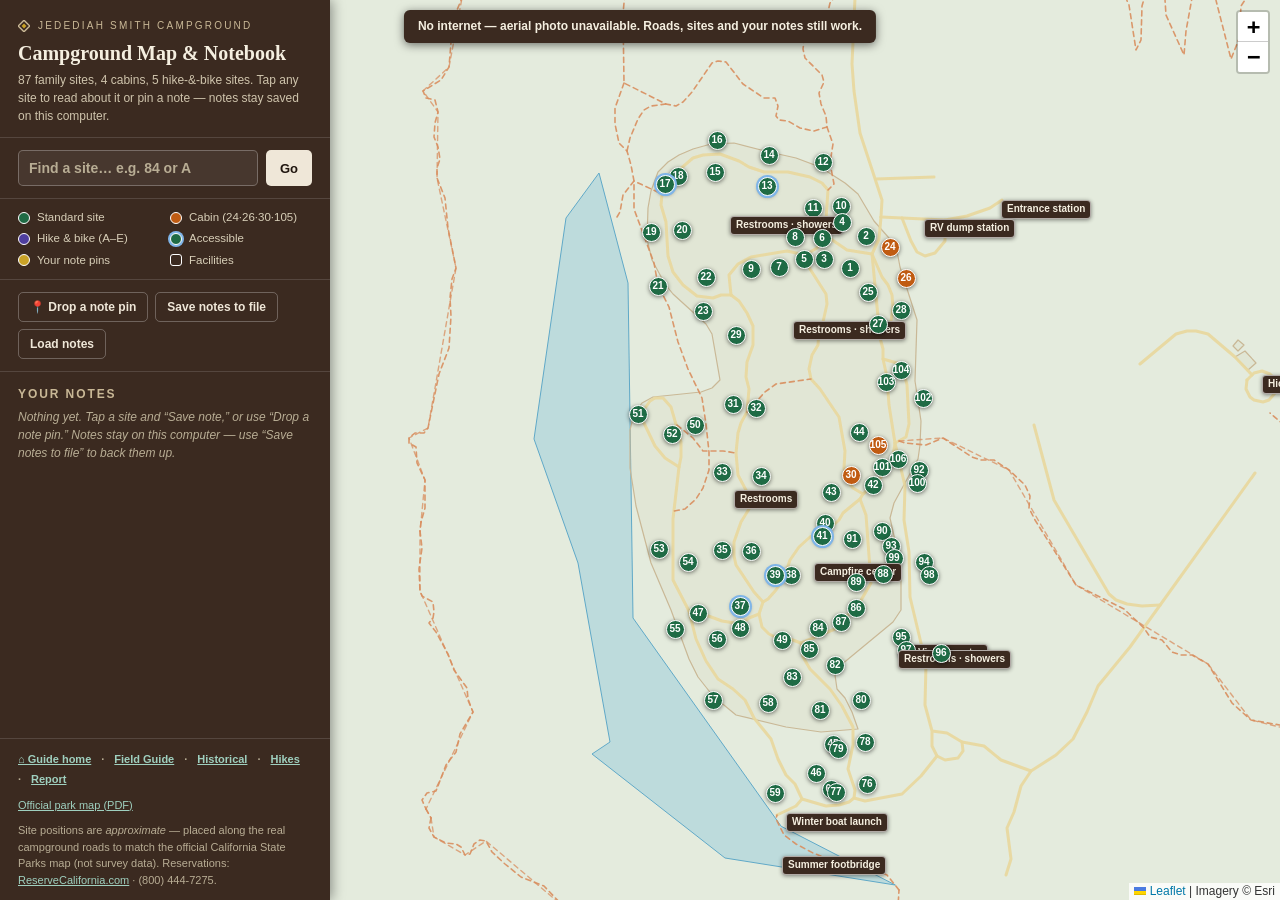
==== commit 7a0326ac: "Mobile optimization for maps, popups, and cross-page navigation Maps (Historical, Campground): on ph" ====
--- a/Campground Map.html
+++ b/Campground Map.html
@@ -665,6 +665,8 @@
 		print-color-adjust: exact;
 		}
 	}
+
+.leaflet-popup-scrolled{overflow:auto;}
 </style>
 <style>
 :root{
@@ -725,14 +727,26 @@
 .pp .prec{margin-top:7px;font-size:11px;color:#7A7060;font-style:italic}
 .pp .plinks{margin-top:7px;font-size:12px}
 .pp .plinks a{color:var(--emerald)}
+.pnav{display:flex;flex-wrap:wrap;gap:4px 10px;margin-bottom:9px;font-weight:600}
+.pnav a{color:#9FD0BF}
+.leaflet-popup-close-button{width:32px!important;height:32px!important;font:26px/28px "Helvetica Neue",Arial,sans-serif!important;padding:2px 0 0!important;color:#7A7060!important}
+.leaflet-popup-content{max-width:calc(100vw - 56px)}
+.homebtn{position:fixed;top:12px;left:12px;z-index:1500;display:none;align-items:center;gap:6px;
+  background:var(--paper);color:var(--emerald);font:700 13px/1 "Seravek","Avenir Next",sans-serif;
+  padding:10px 13px;border-radius:999px;box-shadow:0 2px 10px #0008;text-decoration:none}
+.homebtn:active{transform:scale(.97)}
 @media (max-width:760px){
-  body{flex-direction:column}
-  #panel{width:100%;min-width:0;max-height:46%;order:2}
-  #map{order:1;min-height:54%}
+  html{height:auto}
+  body{height:auto;flex-direction:column;overflow-x:hidden;overflow-y:visible}
+  #map{order:1;flex:0 0 auto;height:56vh;min-height:340px;width:100%}
+  #panel{order:2;flex:0 0 auto;width:100%;max-width:100%;min-width:0;max-height:none;box-shadow:0 -3px 14px #0007}
+  #notesbox{flex:none;overflow:visible;height:auto;max-height:none}
+  .homebtn{display:flex}
 }
 </style>
 </head>
 <body>
+<a class="homebtn" href="Start Here.html" aria-label="Back to the guide home page"><svg width="12" height="12" viewBox="0 0 14 14" aria-hidden="true"><rect x="2.2" y="2.2" width="9.6" height="9.6" transform="rotate(45 7 7)" fill="none" stroke="#14594E" stroke-width="1.8"/><rect x="5" y="5" width="4" height="4" transform="rotate(45 7 7)" fill="#14594E"/></svg> Guide home</a>
 <aside id="panel">
   <div class="phead">
     <div class="eyebrow"><svg width="12" height="12" viewBox="0 0 14 14" aria-hidden="true"><rect x="2.2" y="2.2" width="9.6" height="9.6" transform="rotate(45 7 7)" fill="none" stroke="#C9B896" stroke-width="1.6"/><rect x="5" y="5" width="4" height="4" transform="rotate(45 7 7)" fill="#C9A227"/></svg> Jedediah Smith Campground</div>
@@ -762,10 +776,9 @@
     <div id="notelist"></div>
   </div>
   <div class="pfoot">
+    <div class="pnav"><a href="Start Here.html">⌂ Guide home</a> · <a href="Field Guide.html">Field Guide</a> · <a href="Historical Map.html">Historical</a> · <a href="Hikes and Day Trips.html">Hikes</a> · <a href="History Report.html">Report</a></div>
     <div class="row">
-      <a href="official-maps/campmap2019.pdf">Official park map (PDF)</a> ·
-      <a href="Historical Map.html">Historical map</a> ·
-      <a href="History Report.html">Report</a>
+      <a href="official-maps/campmap2019.pdf">Official park map (PDF)</a>
     </div>
     Site positions are <i>approximate</i> — placed along the real campground roads to match the official California State Parks map (not survey data). Reservations: <a href="https://www.reservecalifornia.com" target="_blank" rel="noopener">ReserveCalifornia.com</a> · (800) 444-7275.
   </div>
@@ -1483,6 +1496,20 @@
 ];
 
 var map=L.map('map',{zoomControl:true}).setView([41.7962,-124.0862],17);
+map.zoomControl.setPosition('topright');
+map.on('popupopen',function(e){
+  var el=e.popup.getElement();
+  var c=el&&el.querySelector('.leaflet-popup-content');
+  if(!c) return;
+  c.style.height=''; c.style.overflowY='';
+  var avail=map.getSize().y-96;
+  if(c.scrollHeight>avail){ c.style.height=avail+'px'; c.style.overflowY='auto'; }
+  var w=el.querySelector('.leaflet-popup-content-wrapper')||el; void w.offsetHeight;
+  var mr=map.getContainer().getBoundingClientRect(), pr=w.getBoundingClientRect(), pad=12, dx=0, dy=0;
+  if(pr.left<mr.left+pad) dx=pr.left-(mr.left+pad); else if(pr.right>mr.right-pad) dx=pr.right-(mr.right-pad);
+  if(pr.top<mr.top+pad) dy=pr.top-(mr.top+pad); else if(pr.bottom>mr.bottom-pad) dy=pr.bottom-(mr.bottom-pad);
+  if(dx||dy) map.panBy([dx,dy],{animate:false});
+});
 var imgLayer=L.tileLayer('https://server.arcgisonline.com/ArcGIS/rest/services/World_Imagery/MapServer/tile/{z}/{y}/{x}',{maxZoom:19,attribution:'Imagery © Esri'}).addTo(map);
 var offline=false;
 imgLayer.on('tileerror',function(){
@@ -1539,7 +1566,7 @@
       if(act==='del'){ delete store.sites[key]; save(); m.setIcon(icon()); m.closePopup(); }
     });
     return el;
-  },{maxWidth:320,minWidth:270});
+  },{maxWidth:272,autoPanPadding:[10,10],keepInView:true});
   m.addTo(map); siteMarkers[key.toUpperCase()]=m;
   m._reicon=function(){ m.setIcon(icon()); };
 });
@@ -1547,7 +1574,7 @@
 /* facilities */
 FACILITIES.forEach(function(f){
   var m=L.marker([f.lat,f.lng],{icon:L.divIcon({className:'fac',html:f.n,iconAnchor:[0,0]}),title:f.n});
-  m.bindPopup('<div class="pp"><h3>'+f.n+'</h3><div style="font-size:12.5px;margin-top:4px">'+f.note+'</div></div>');
+  m.bindPopup('<div class="pp"><h3>'+f.n+'</h3><div style="font-size:12.5px;margin-top:4px">'+f.note+'</div></div>',{maxWidth:252,autoPanPadding:[10,10],keepInView:true});
   m.addTo(map);
 });
 
@@ -1587,7 +1614,7 @@
         if(act==='del'){ store.pins.splice(i,1); save(); renderPins(); }
       });
       return el;
-    },{maxWidth:300,minWidth:240});
+    },{maxWidth:262,autoPanPadding:[10,10],keepInView:true});
     m.on('dragend',function(){ var ll=m.getLatLng(); p.lat=ll.lat; p.lng=ll.lng; save(); });
     pinLayer.addLayer(m);
   });
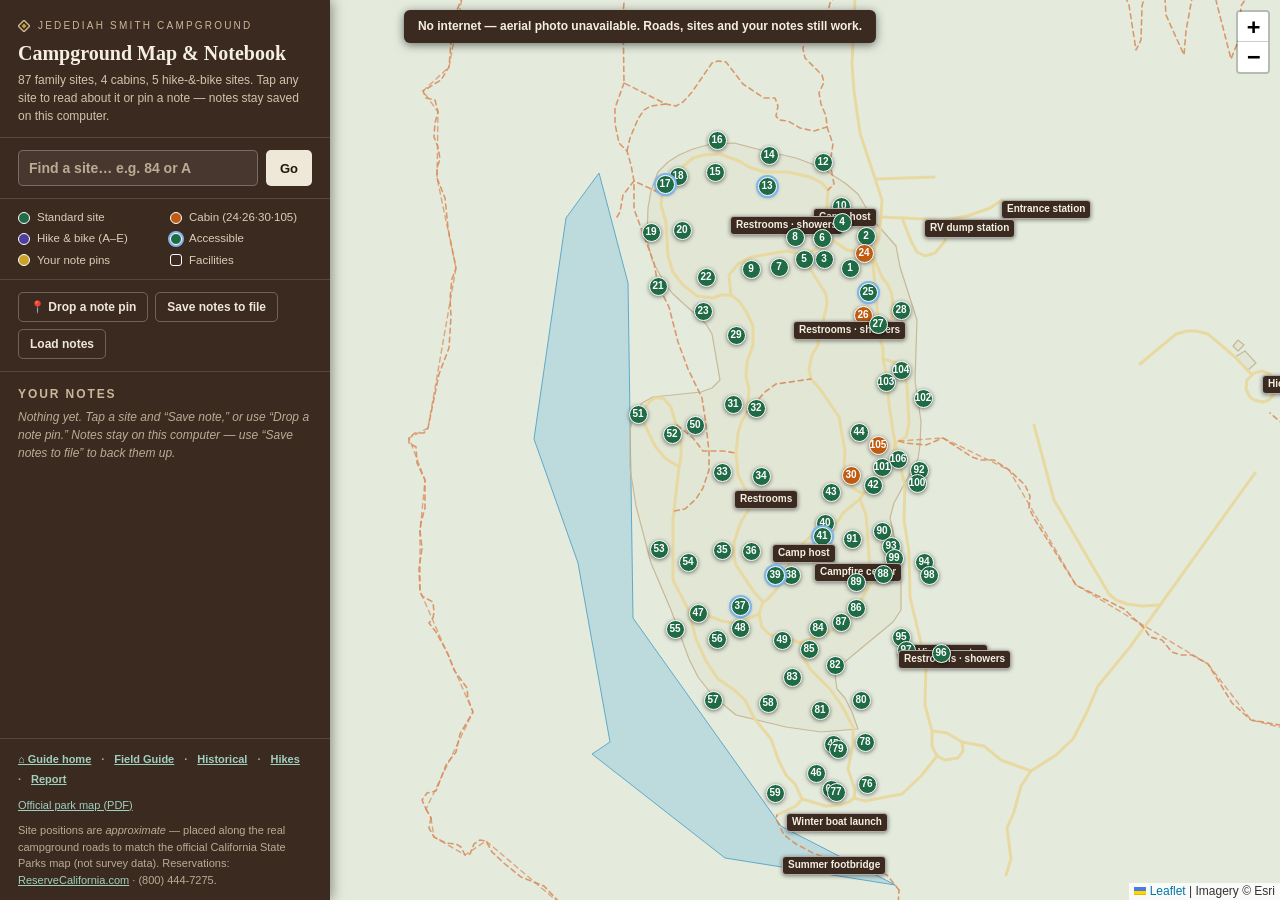
==== commit 291c0ef6: "Campground map: correct site data against the official 2019 State Parks map - Site 11 is now the cam" ====
--- a/Campground Map.html
+++ b/Campground Map.html
@@ -871,13 +871,6 @@
 "ada": false
 },
 {
-"n": 11,
-"lat": 41.798133448873784,
-"lng": -124.08611187816258,
-"cabin": false,
-"ada": false
-},
-{
 "n": 12,
 "lat": 41.798506391959066,
 "lng": -124.08600080281694,
@@ -963,8 +956,8 @@
 },
 {
 "n": 24,
-"lat": 41.79782032894444,
-"lng": -124.08528373427336,
+"lat": 41.797773,
+"lng": -124.085561,
 "cabin": true,
 "ada": false
 },
@@ -973,12 +966,12 @@
 "lat": 41.797462055656545,
 "lng": -124.08551947185182,
 "cabin": false,
-"ada": false
+"ada": true
 },
 {
 "n": 26,
-"lat": 41.797574377859654,
-"lng": -124.0851203792989,
+"lat": 41.79728,
+"lng": -124.08558,
 "cabin": true,
 "ada": false
 },
@@ -1480,6 +1473,8 @@
 ];
 var FACILITIES=[
   {n:"Entrance station",lat:41.79820,lng:-124.08410,note:"Check-in 2 p.m. (cabins 3 p.m.) · check-out noon"},
+  {n:"Camp host",lat:41.798133,lng:-124.086112,note:"Camp host site — the former site 11, in the north loop"},
+  {n:"Camp host",lat:41.795450,lng:-124.086550,note:"Camp host site — lower loop, near the visitor center"},
   {n:"RV dump station",lat:41.79805,lng:-124.08492,note:"No hookups anywhere in the campground"},
   {n:"Day-use area · parking",lat:41.80207,lng:-124.08507,note:"Picnic area, river access ($8/vehicle day use)"},
   {n:"Self-registration",lat:41.80060,lng:-124.08560,note:"Day-use self-registration"},
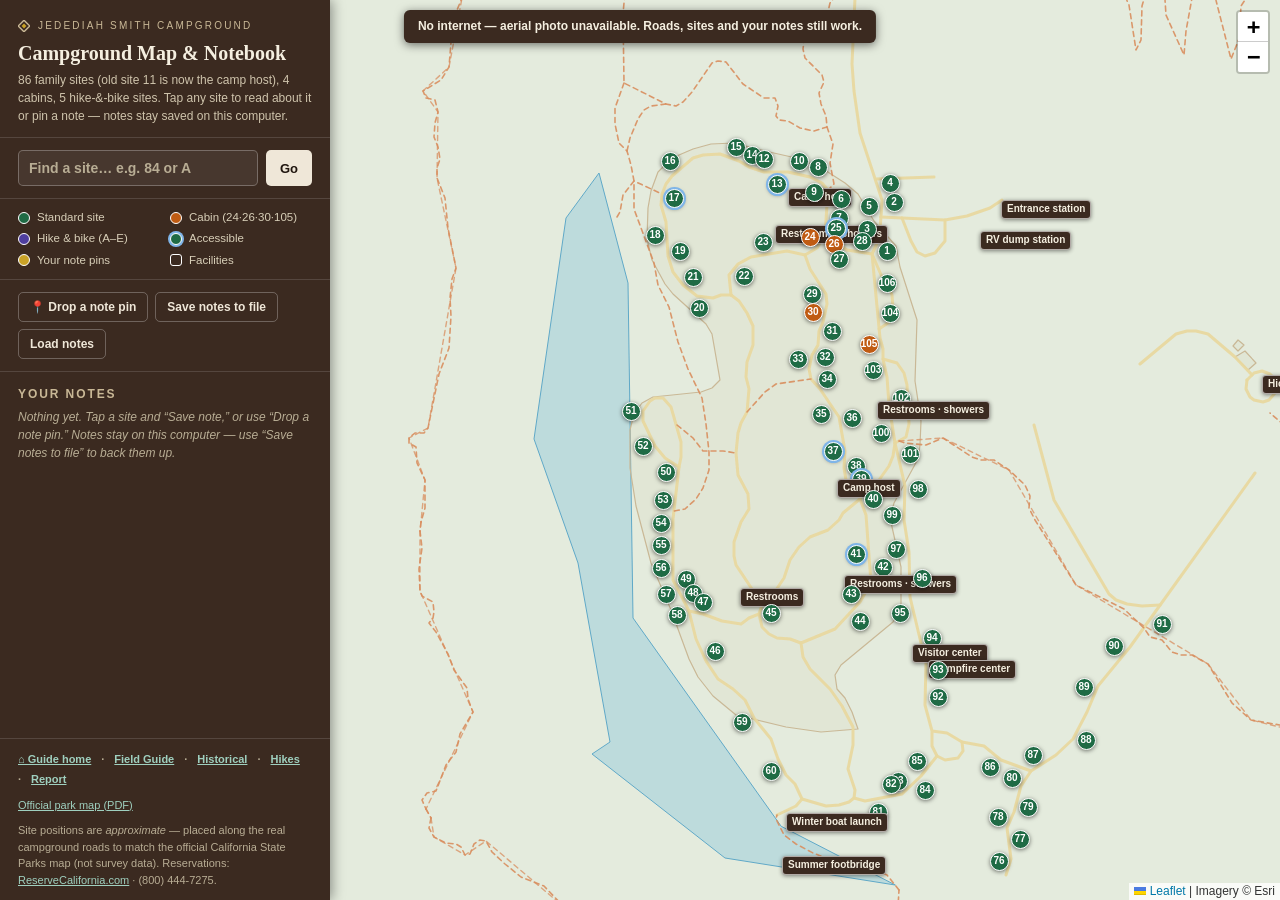
==== commit 458fc2cc: "Campground: full rebuild of all 95 site positions from the official map Previous placements were spo" ====
--- a/Campground Map.html
+++ b/Campground Map.html
@@ -751,7 +751,7 @@
   <div class="phead">
     <div class="eyebrow"><svg width="12" height="12" viewBox="0 0 14 14" aria-hidden="true"><rect x="2.2" y="2.2" width="9.6" height="9.6" transform="rotate(45 7 7)" fill="none" stroke="#C9B896" stroke-width="1.6"/><rect x="5" y="5" width="4" height="4" transform="rotate(45 7 7)" fill="#C9A227"/></svg> Jedediah Smith Campground</div>
     <h1>Campground Map &amp; Notebook</h1>
-    <p>87 family sites, 4 cabins, 5 hike-&amp;-bike sites. Tap any site to read about it or pin a note — notes stay saved on this computer.</p>
+    <p>86 family sites (old site 11 is now the camp host), 4 cabins, 5 hike-&amp;-bike sites. Tap any site to read about it or pin a note — notes stay saved on this computer.</p>
   </div>
   <div class="searchrow">
     <input id="sitesearch" placeholder="Find a site… e.g. 84 or A" aria-label="Find a site by number">
@@ -802,631 +802,631 @@
 var SITES=[
 {
 "n": 1,
-"lat": 41.79765571446299,
-"lng": -124.08571278772527,
+"lat": 41.797795,
+"lng": -124.085319,
 "cabin": false,
 "ada": false
 },
 {
 "n": 2,
-"lat": 41.797911744441016,
-"lng": -124.08554685424052,
+"lat": 41.79818,
+"lng": -124.085239,
 "cabin": false,
 "ada": false
 },
 {
 "n": 3,
-"lat": 41.797730518387475,
-"lng": -124.08599396234382,
+"lat": 41.797964,
+"lng": -124.085532,
 "cabin": false,
 "ada": false
 },
 {
 "n": 4,
-"lat": 41.798027024408626,
-"lng": -124.08580582798477,
+"lat": 41.798335,
+"lng": -124.085287,
 "cabin": false,
 "ada": false
 },
 {
 "n": 5,
-"lat": 41.797727494543366,
-"lng": -124.08621126192277,
+"lat": 41.798154,
+"lng": -124.085508,
 "cabin": false,
 "ada": false
 },
 {
 "n": 6,
-"lat": 41.797893904173925,
-"lng": -124.08601440839043,
+"lat": 41.798206,
+"lng": -124.085817,
 "cabin": false,
 "ada": false
 },
 {
 "n": 7,
-"lat": 41.79766224033203,
-"lng": -124.08647438874218,
+"lat": 41.798054,
+"lng": -124.085833,
 "cabin": false,
 "ada": false
 },
 {
 "n": 8,
-"lat": 41.797899723759215,
-"lng": -124.08631012253986,
+"lat": 41.798467,
+"lng": -124.086064,
 "cabin": false,
 "ada": false
 },
 {
 "n": 9,
-"lat": 41.79764911305117,
-"lng": -124.08677516922636,
+"lat": 41.798267,
+"lng": -124.086107,
 "cabin": false,
 "ada": false
 },
 {
 "n": 10,
-"lat": 41.79814821119756,
-"lng": -124.08581232016931,
+"lat": 41.798509,
+"lng": -124.086264,
 "cabin": false,
 "ada": false
 },
 {
 "n": 12,
-"lat": 41.798506391959066,
-"lng": -124.08600080281694,
+"lat": 41.798525,
+"lng": -124.086638,
 "cabin": false,
 "ada": false
 },
 {
 "n": 13,
-"lat": 41.79830901155499,
-"lng": -124.08660625357747,
-"cabin": false,
-"ada": true
+"lat": 41.798326,
+"lng": -124.086496,
+"ada": true,
+"cabin": false
 },
 {
 "n": 14,
-"lat": 41.79856225390908,
-"lng": -124.0865831009388,
+"lat": 41.798562,
+"lng": -124.08677,
 "cabin": false,
 "ada": false
 },
 {
 "n": 15,
-"lat": 41.79842214786086,
-"lng": -124.08716371655345,
+"lat": 41.798627,
+"lng": -124.086941,
 "cabin": false,
 "ada": false
 },
 {
 "n": 16,
-"lat": 41.79867680245288,
-"lng": -124.08713763570088,
+"lat": 41.79851,
+"lng": -124.087647,
 "cabin": false,
 "ada": false
 },
 {
 "n": 17,
-"lat": 41.7983305225537,
-"lng": -124.08770007317706,
-"cabin": false,
-"ada": true
+"lat": 41.798215,
+"lng": -124.087604,
+"ada": true,
+"cabin": false
 },
 {
 "n": 18,
-"lat": 41.79839026398121,
-"lng": -124.08755942492814,
+"lat": 41.797922,
+"lng": -124.087811,
 "cabin": false,
 "ada": false
 },
 {
 "n": 19,
-"lat": 41.79794195059238,
-"lng": -124.08785588106713,
+"lat": 41.79779,
+"lng": -124.087538,
 "cabin": false,
 "ada": false
 },
 {
 "n": 20,
-"lat": 41.79795711137539,
-"lng": -124.08751638529105,
+"lat": 41.797333,
+"lng": -124.087338,
 "cabin": false,
 "ada": false
 },
 {
 "n": 21,
-"lat": 41.79750870253796,
-"lng": -124.0877723019269,
+"lat": 41.797581,
+"lng": -124.0874,
 "cabin": false,
 "ada": false
 },
 {
 "n": 22,
-"lat": 41.797584208085404,
-"lng": -124.0872569915656,
+"lat": 41.797588,
+"lng": -124.086857,
 "cabin": false,
 "ada": false
 },
 {
 "n": 23,
-"lat": 41.797311021036066,
-"lng": -124.08729504022872,
+"lat": 41.797862,
+"lng": -124.086651,
 "cabin": false,
 "ada": false
 },
 {
 "n": 24,
-"lat": 41.797773,
-"lng": -124.085561,
+"lat": 41.797904,
+"lng": -124.086145,
 "cabin": true,
 "ada": false
 },
 {
 "n": 25,
-"lat": 41.797462055656545,
-"lng": -124.08551947185182,
-"cabin": false,
-"ada": true
+"lat": 41.797978,
+"lng": -124.085862,
+"ada": true,
+"cabin": false
 },
 {
 "n": 26,
-"lat": 41.79728,
-"lng": -124.08558,
+"lat": 41.797848,
+"lng": -124.085893,
 "cabin": true,
 "ada": false
 },
 {
 "n": 27,
-"lat": 41.797205020416776,
-"lng": -124.08541172694392,
+"lat": 41.79773,
+"lng": -124.085838,
 "cabin": false,
 "ada": false
 },
 {
 "n": 28,
-"lat": 41.79732146695584,
-"lng": -124.0851709031239,
+"lat": 41.797875,
+"lng": -124.085585,
 "cabin": false,
 "ada": false
 },
 {
 "n": 29,
-"lat": 41.79712023954671,
-"lng": -124.08694340773019,
+"lat": 41.79745,
+"lng": -124.086127,
 "cabin": false,
 "ada": false
 },
 {
 "n": 30,
-"lat": 41.796,
-"lng": -124.0857,
+"lat": 41.797307,
+"lng": -124.086117,
 "cabin": true,
 "ada": false
 },
 {
 "n": 31,
-"lat": 41.796570144173764,
-"lng": -124.08696703079868,
+"lat": 41.797148,
+"lng": -124.085908,
 "cabin": false,
 "ada": false
 },
 {
 "n": 32,
-"lat": 41.796532873466845,
-"lng": -124.0867192234268,
+"lat": 41.796941,
+"lng": -124.085982,
 "cabin": false,
 "ada": false
 },
 {
 "n": 33,
-"lat": 41.796024547898945,
-"lng": -124.08709345845806,
+"lat": 41.796927,
+"lng": -124.08627,
 "cabin": false,
 "ada": false
 },
 {
 "n": 34,
-"lat": 41.795994987480086,
-"lng": -124.08666985130279,
+"lat": 41.796771,
+"lng": -124.085967,
 "cabin": false,
 "ada": false
 },
 {
 "n": 35,
-"lat": 41.79540359392625,
-"lng": -124.08709222343413,
+"lat": 41.796489,
+"lng": -124.086023,
 "cabin": false,
 "ada": false
 },
 {
 "n": 36,
-"lat": 41.79539398765305,
-"lng": -124.08677396314152,
+"lat": 41.796453,
+"lng": -124.085696,
 "cabin": false,
 "ada": false
 },
 {
 "n": 37,
-"lat": 41.79495173758061,
-"lng": -124.08690050212881,
-"cabin": false,
-"ada": true
+"lat": 41.796195,
+"lng": -124.0859,
+"ada": true,
+"cabin": false
 },
 {
 "n": 38,
-"lat": 41.79520402588769,
-"lng": -124.08634396147917,
+"lat": 41.796075,
+"lng": -124.08565,
 "cabin": false,
 "ada": false
 },
 {
 "n": 39,
-"lat": 41.795197039661765,
-"lng": -124.08652330731718,
-"cabin": false,
-"ada": true
+"lat": 41.795969,
+"lng": -124.085594,
+"ada": true,
+"cabin": false
 },
 {
 "n": 40,
-"lat": 41.795614933403265,
-"lng": -124.08598364157812,
+"lat": 41.795812,
+"lng": -124.085464,
 "cabin": false,
 "ada": false
 },
 {
 "n": 41,
-"lat": 41.79551033861398,
-"lng": -124.08601158153616,
-"cabin": false,
-"ada": true
+"lat": 41.79537,
+"lng": -124.085651,
+"ada": true,
+"cabin": false
 },
 {
 "n": 42,
-"lat": 41.79592262043375,
-"lng": -124.08546471639596,
+"lat": 41.795267,
+"lng": -124.085362,
 "cabin": false,
 "ada": false
 },
 {
 "n": 43,
-"lat": 41.79586190111248,
-"lng": -124.08591538021213,
+"lat": 41.795051,
+"lng": -124.085704,
 "cabin": false,
 "ada": false
 },
 {
 "n": 44,
-"lat": 41.79634327123279,
-"lng": -124.08561595060155,
+"lat": 41.794835,
+"lng": -124.085606,
 "cabin": false,
 "ada": false
 },
 {
 "n": 45,
-"lat": 41.79385,
-"lng": -124.0859,
+"lat": 41.794896,
+"lng": -124.08656,
 "cabin": false,
 "ada": false
 },
 {
 "n": 46,
-"lat": 41.79362,
-"lng": -124.08608,
+"lat": 41.794595,
+"lng": -124.087168,
 "cabin": false,
 "ada": false
 },
 {
 "n": 47,
+"lat": 41.794987,
+"lng": -124.087294,
+"cabin": false,
+"ada": false
+},
+{
+"n": 48,
+"lat": 41.795055,
+"lng": -124.087398,
+"cabin": false,
+"ada": false
+},
+{
+"n": 49,
+"lat": 41.795169,
+"lng": -124.087478,
+"cabin": false,
+"ada": false
+},
+{
+"n": 50,
+"lat": 41.796026,
+"lng": -124.087691,
+"cabin": false,
+"ada": false
+},
+{
+"n": 51,
+"lat": 41.79651,
+"lng": -124.088065,
+"cabin": false,
+"ada": false
+},
+{
+"n": 52,
+"lat": 41.79623,
+"lng": -124.08794,
+"cabin": false,
+"ada": false
+},
+{
+"n": 53,
+"lat": 41.795804,
+"lng": -124.087722,
+"cabin": false,
+"ada": false
+},
+{
+"n": 54,
+"lat": 41.795615,
+"lng": -124.087744,
+"cabin": false,
+"ada": false
+},
+{
+"n": 55,
+"lat": 41.795437,
+"lng": -124.087744,
+"cabin": false,
+"ada": false
+},
+{
+"n": 56,
+"lat": 41.795258,
+"lng": -124.087744,
+"cabin": false,
+"ada": false
+},
+{
+"n": 57,
+"lat": 41.795046,
+"lng": -124.08769,
+"cabin": false,
+"ada": false
+},
+{
+"n": 58,
+"lat": 41.79488,
+"lng": -124.087571,
+"cabin": false,
+"ada": false
+},
+{
+"n": 59,
+"lat": 41.794023,
+"lng": -124.086875,
+"cabin": false,
+"ada": false
+},
+{
+"n": 60,
+"lat": 41.793629,
+"lng": -124.086568,
+"cabin": false,
+"ada": false
+},
+{
+"n": 76,
+"lat": 41.792909,
+"lng": -124.08412,
+"cabin": false,
+"ada": false
+},
+{
+"n": 77,
+"lat": 41.793086,
+"lng": -124.08389,
+"cabin": false,
+"ada": false
+},
+{
+"n": 78,
+"lat": 41.793268,
+"lng": -124.084124,
+"cabin": false,
+"ada": false
+},
+{
+"n": 79,
+"lat": 41.793348,
+"lng": -124.083805,
+"cabin": false,
+"ada": false
+},
+{
+"n": 80,
+"lat": 41.793576,
+"lng": -124.08398,
+"cabin": false,
+"ada": false
+},
+{
+"n": 81,
+"lat": 41.793308,
+"lng": -124.085418,
+"cabin": false,
+"ada": false
+},
+{
+"n": 82,
+"lat": 41.793529,
+"lng": -124.085281,
+"cabin": false,
+"ada": false
+},
+{
+"n": 83,
+"lat": 41.793551,
+"lng": -124.085201,
+"cabin": false,
+"ada": false
+},
+{
+"n": 84,
+"lat": 41.79348,
+"lng": -124.084915,
+"cabin": false,
+"ada": false
+},
+{
+"n": 85,
+"lat": 41.793709,
+"lng": -124.084997,
+"cabin": false,
+"ada": false
+},
+{
+"n": 86,
+"lat": 41.793666,
+"lng": -124.084212,
+"cabin": false,
+"ada": false
+},
+{
+"n": 87,
+"lat": 41.793763,
+"lng": -124.08375,
+"cabin": false,
+"ada": false
+},
+{
+"n": 88,
+"lat": 41.793877,
+"lng": -124.083181,
+"cabin": false,
+"ada": false
+},
+{
+"n": 89,
+"lat": 41.794301,
+"lng": -124.083204,
+"cabin": false,
+"ada": false
+},
+{
+"n": 90,
+"lat": 41.794629,
+"lng": -124.082882,
+"cabin": false,
+"ada": false
+},
+{
+"n": 91,
+"lat": 41.794808,
+"lng": -124.082371,
+"cabin": false,
+"ada": false
+},
+{
+"n": 92,
+"lat": 41.794225,
+"lng": -124.084774,
+"cabin": false,
+"ada": false
+},
+{
+"n": 93,
+"lat": 41.794443,
+"lng": -124.084767,
+"cabin": false,
+"ada": false
+},
+{
+"n": 94,
+"lat": 41.7947,
+"lng": -124.084838,
+"cabin": false,
+"ada": false
+},
+{
+"n": 95,
 "lat": 41.7949,
-"lng": -124.08735,
-"cabin": false,
-"ada": false
-},
-{
-"n": 48,
-"lat": 41.79478,
-"lng": -124.0869,
-"cabin": false,
-"ada": false
-},
-{
-"n": 49,
-"lat": 41.79468,
-"lng": -124.08645,
-"cabin": false,
-"ada": false
-},
-{
-"n": 50,
-"lat": 41.79640062579873,
-"lng": -124.08738121224523,
-"cabin": false,
-"ada": false
-},
-{
-"n": 51,
-"lat": 41.79648804197196,
-"lng": -124.08799106687701,
-"cabin": false,
-"ada": false
-},
-{
-"n": 52,
-"lat": 41.796325888615044,
-"lng": -124.0876222648854,
-"cabin": false,
-"ada": false
-},
-{
-"n": 53,
-"lat": 41.79540464439002,
-"lng": -124.08776838498788,
-"cabin": false,
-"ada": false
-},
-{
-"n": 54,
-"lat": 41.795306409719416,
-"lng": -124.08745361501211,
-"cabin": false,
-"ada": false
-},
-{
-"n": 55,
-"lat": 41.794770026749966,
-"lng": -124.08759196841334,
-"cabin": false,
-"ada": false
-},
-{
-"n": 56,
-"lat": 41.7946888754463,
-"lng": -124.08714224285251,
-"cabin": false,
-"ada": false
-},
-{
-"n": 57,
-"lat": 41.79419748457302,
-"lng": -124.08718599132226,
-"cabin": false,
-"ada": false
-},
-{
-"n": 58,
-"lat": 41.79417937125552,
-"lng": -124.08659215288478,
-"cabin": false,
-"ada": false
-},
-{
-"n": 59,
-"lat": 41.79345894384534,
-"lng": -124.08652296908356,
-"cabin": false,
-"ada": false
-},
-{
-"n": 60,
-"lat": 41.793492334304005,
-"lng": -124.08592113257014,
-"cabin": false,
-"ada": false
-},
-{
-"n": 91,
-"lat": 41.79548987890304,
-"lng": -124.08569683198098,
-"cabin": false,
-"ada": false
-},
-{
-"n": 90,
-"lat": 41.79554995236345,
-"lng": -124.08536881890309,
-"cabin": false,
-"ada": false
-},
-{
-"n": 89,
-"lat": 41.795143381859745,
-"lng": -124.08565167473992,
-"cabin": false,
-"ada": false
-},
-{
-"n": 88,
-"lat": 41.795207661599115,
-"lng": -124.0853661521377,
-"cabin": false,
-"ada": false
-},
-{
-"n": 87,
-"lat": 41.79482807777244,
-"lng": -124.08580724693873,
-"cabin": false,
-"ada": false
-},
-{
-"n": 86,
-"lat": 41.79493440409582,
-"lng": -124.08565192717181,
-"cabin": false,
-"ada": false
-},
-{
-"n": 85,
-"lat": 41.79460830373522,
-"lng": -124.08615960690165,
-"cabin": false,
-"ada": false
-},
-{
-"n": 84,
-"lat": 41.794772422082445,
-"lng": -124.08605936133736,
-"cabin": false,
-"ada": false
-},
-{
-"n": 83,
-"lat": 41.79438092722514,
-"lng": -124.08633943297009,
-"cabin": false,
-"ada": false
-},
-{
-"n": 82,
-"lat": 41.794482971246865,
-"lng": -124.08587333413988,
-"cabin": false,
-"ada": false
-},
-{
-"n": 81,
-"lat": 41.794117712304036,
-"lng": -124.08603519250646,
-"cabin": false,
-"ada": false
-},
-{
-"n": 80,
-"lat": 41.79420300568792,
-"lng": -124.08559906162984,
-"cabin": false,
-"ada": false
-},
-{
-"n": 79,
-"lat": 41.7938053537241,
-"lng": -124.08584557426106,
-"cabin": false,
-"ada": false
-},
-{
-"n": 78,
-"lat": 41.79386718971842,
-"lng": -124.0855602957644,
-"cabin": false,
-"ada": false
-},
-{
-"n": 77,
-"lat": 41.793461843714304,
-"lng": -124.08586376093152,
-"cabin": false,
-"ada": false
-},
-{
-"n": 76,
-"lat": 41.793529579335775,
-"lng": -124.08553795708023,
-"cabin": false,
-"ada": false
-},
-{
-"n": 92,
-"lat": 41.79603766444866,
-"lng": -124.0849741061724,
-"cabin": false,
-"ada": false
-},
-{
-"n": 93,
-"lat": 41.795435704163786,
-"lng": -124.08527627103366,
-"cabin": false,
-"ada": false
-},
-{
-"n": 94,
-"lat": 41.795302232273635,
-"lng": -124.08492376771221,
-"cabin": false,
-"ada": false
-},
-{
-"n": 95,
-"lat": 41.794703551484986,
-"lng": -124.08517402033212,
+"lng": -124.085176,
 "cabin": false,
 "ada": false
 },
 {
 "n": 96,
-"lat": 41.7945797505956,
-"lng": -124.08474140647645,
+"lat": 41.795174,
+"lng": -124.084948,
 "cabin": false,
 "ada": false
 },
 {
 "n": 97,
-"lat": 41.794603221179045,
-"lng": -124.08511412821348,
+"lat": 41.795411,
+"lng": -124.085225,
 "cabin": false,
 "ada": false
 },
 {
 "n": 98,
-"lat": 41.79520318202131,
-"lng": -124.0848652734645,
+"lat": 41.795892,
+"lng": -124.084991,
 "cabin": false,
 "ada": false
 },
 {
 "n": 99,
-"lat": 41.795335096058885,
-"lng": -124.08524595866709,
+"lat": 41.795681,
+"lng": -124.085267,
 "cabin": false,
 "ada": false
 },
 {
 "n": 100,
-"lat": 41.79593505690115,
-"lng": -124.08499710391813,
+"lat": 41.79634,
+"lng": -124.085386,
 "cabin": false,
 "ada": false
 },
 {
 "n": 101,
-"lat": 41.796066970938725,
-"lng": -124.08537778912071,
+"lat": 41.796166,
+"lng": -124.085069,
 "cabin": false,
 "ada": false
 },
 {
 "n": 102,
-"lat": 41.796618384108804,
-"lng": -124.08492993194339,
+"lat": 41.796614,
+"lng": -124.085171,
 "cabin": false,
 "ada": false
 },
 {
 "n": 103,
-"lat": 41.79674158225822,
-"lng": -124.08532762078453,
+"lat": 41.796837,
+"lng": -124.08547,
 "cabin": false,
 "ada": false
 },
 {
 "n": 104,
-"lat": 41.79684177504637,
-"lng": -124.08516808887937,
+"lat": 41.797298,
+"lng": -124.085291,
 "cabin": false,
 "ada": false
 },
 {
 "n": 105,
-"lat": 41.79624222325836,
-"lng": -124.08541317272679,
+"lat": 41.797048,
+"lng": -124.085516,
 "cabin": true,
 "ada": false
 },
 {
 "n": 106,
-"lat": 41.7961277632198,
-"lng": -124.08519775194415,
+"lat": 41.797532,
+"lng": -124.085321,
 "cabin": false,
 "ada": false
 },
@@ -1434,56 +1434,56 @@
 "n": "A",
 "lat": 41.80107439999999,
 "lng": -124.08636158232446,
-"cabin": false,
-"ada": false,
-"hikebike": true
+"hikebike": true,
+"cabin": false,
+"ada": false
 },
 {
 "n": "B",
 "lat": 41.801228486564284,
 "lng": -124.08651215973488,
-"cabin": false,
-"ada": false,
-"hikebike": true
+"hikebike": true,
+"cabin": false,
+"ada": false
 },
 {
 "n": "C",
 "lat": 41.80116963073394,
 "lng": -124.08675579910289,
-"cabin": false,
-"ada": false,
-"hikebike": true
+"hikebike": true,
+"cabin": false,
+"ada": false
 },
 {
 "n": "D",
 "lat": 41.80097916926604,
 "lng": -124.08675579910289,
-"cabin": false,
-"ada": false,
-"hikebike": true
+"hikebike": true,
+"cabin": false,
+"ada": false
 },
 {
 "n": "E",
 "lat": 41.8009203134357,
 "lng": -124.08651215973488,
-"cabin": false,
-"ada": false,
-"hikebike": true
+"hikebike": true,
+"cabin": false,
+"ada": false
 }
 ];
 var FACILITIES=[
   {n:"Entrance station",lat:41.79820,lng:-124.08410,note:"Check-in 2 p.m. (cabins 3 p.m.) · check-out noon"},
-  {n:"Camp host",lat:41.798133,lng:-124.086112,note:"Camp host site — the former site 11, in the north loop"},
-  {n:"Camp host",lat:41.795450,lng:-124.086550,note:"Camp host site — lower loop, near the visitor center"},
-  {n:"RV dump station",lat:41.79805,lng:-124.08492,note:"No hookups anywhere in the campground"},
+  {n:"Camp host",lat:41.798292,lng:-124.086380,note:"Camp host site — the former site 11, inside the north loop"},
+  {n:"Camp host",lat:41.795969,lng:-124.085859,note:"Camp host site — on the middle road across from site 39"},
+  {n:"RV dump station",lat:41.79795,lng:-124.08432,note:"Just south of the entrance station · no hookups anywhere in the campground"},
   {n:"Day-use area · parking",lat:41.80207,lng:-124.08507,note:"Picnic area, river access ($8/vehicle day use)"},
   {n:"Self-registration",lat:41.80060,lng:-124.08560,note:"Day-use self-registration"},
-  {n:"Restrooms · showers",lat:41.79807,lng:-124.08700,note:"Near sites 24–25"},
-  {n:"Restrooms · showers",lat:41.79723,lng:-124.08633,note:"Near sites 32–34 / 102–103"},
-  {n:"Restrooms · showers",lat:41.79460,lng:-124.08520,note:"By the visitor center, near sites 40 / 92 (accessible)"},
-  {n:"Restrooms",lat:41.79588,lng:-124.08696,note:"Southwest loops, near sites 47–55"},
+  {n:"Restrooms · showers",lat:41.79800,lng:-124.08652,note:"Inside the north loop, by the camp host (accessible)"},
+  {n:"Restrooms · showers",lat:41.79659,lng:-124.08543,note:"On the east road below cabin 105, near 100–103 (accessible)"},
+  {n:"Restrooms · showers",lat:41.79520,lng:-124.08578,note:"Near site 40, north of the visitor-center parking (accessible)"},
+  {n:"Restrooms",lat:41.79510,lng:-124.08690,note:"West side, near sites 41 and 55–56 (accessible)"},
   {n:"Visitor center",lat:41.79465,lng:-124.08505,note:"Exhibits & nature store"},
-  {n:"Campfire center",lat:41.79530,lng:-124.08610,note:"Evening programs (location approximate)"},
+  {n:"Campfire center",lat:41.79452,lng:-124.08488,note:"Southeast of the visitor center · evening programs (location approximate)"},
   {n:"Winter boat launch",lat:41.79330,lng:-124.08640,note:"Vehicle boat launch"},
   {n:"Summer footbridge",lat:41.79295,lng:-124.08645,note:"To Stout Grove · installed July–Sept as river level allows"},
   {n:"Stout Memorial Grove",lat:41.78850,lng:-124.08440,note:"0.5-mi loop under the giants — the 1929 grove that started the park"},
@@ -1581,7 +1581,7 @@
   if(m){ map.flyTo(m.getLatLng(),18,{duration:.5}); m.openPopup(); }
   else{
     document.getElementById('sitesearch').value='';
-    document.getElementById('sitesearch').placeholder='No site “'+q+'” — sites are 1–60, 76–106, A–E';
+    document.getElementById('sitesearch').placeholder='No site “'+q+'” — sites are 1–10, 12–60, 76–106, A–E';
   }
 }
 document.getElementById('gobtn').addEventListener('click',findSite);
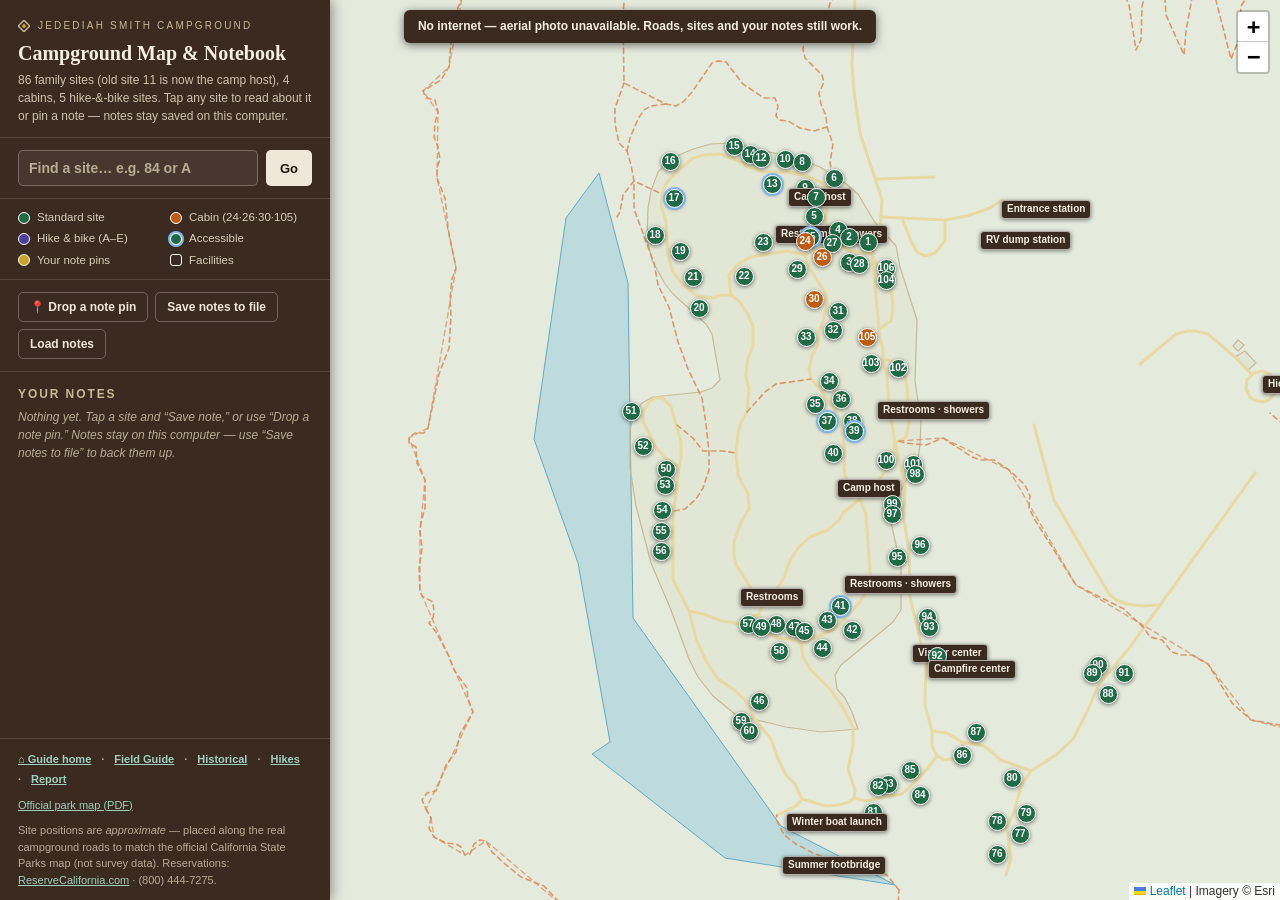
==== commit 08fc62be: "Campground: entrance figure-8 fix + overlay-warp placement (Zach's method) Zach's ground truth: the " ====
--- a/Campground Map.html
+++ b/Campground Map.html
@@ -802,99 +802,99 @@
 var SITES=[
 {
 "n": 1,
-"lat": 41.797795,
-"lng": -124.085319,
+"lat": 41.79786,
+"lng": -124.085519,
 "cabin": false,
 "ada": false
 },
 {
 "n": 2,
-"lat": 41.79818,
-"lng": -124.085239,
+"lat": 41.797903,
+"lng": -124.08573,
 "cabin": false,
 "ada": false
 },
 {
 "n": 3,
-"lat": 41.797964,
-"lng": -124.085532,
+"lat": 41.797707,
+"lng": -124.085728,
 "cabin": false,
 "ada": false
 },
 {
 "n": 4,
-"lat": 41.798335,
-"lng": -124.085287,
+"lat": 41.797957,
+"lng": -124.08584,
 "cabin": false,
 "ada": false
 },
 {
 "n": 5,
-"lat": 41.798154,
-"lng": -124.085508,
+"lat": 41.79807,
+"lng": -124.086097,
 "cabin": false,
 "ada": false
 },
 {
 "n": 6,
-"lat": 41.798206,
-"lng": -124.085817,
+"lat": 41.798376,
+"lng": -124.085886,
 "cabin": false,
 "ada": false
 },
 {
 "n": 7,
-"lat": 41.798054,
-"lng": -124.085833,
+"lat": 41.798223,
+"lng": -124.086085,
 "cabin": false,
 "ada": false
 },
 {
 "n": 8,
-"lat": 41.798467,
-"lng": -124.086064,
+"lat": 41.798504,
+"lng": -124.086235,
 "cabin": false,
 "ada": false
 },
 {
 "n": 9,
-"lat": 41.798267,
-"lng": -124.086107,
+"lat": 41.798295,
+"lng": -124.086194,
 "cabin": false,
 "ada": false
 },
 {
 "n": 10,
-"lat": 41.798509,
-"lng": -124.086264,
+"lat": 41.798526,
+"lng": -124.086415,
 "cabin": false,
 "ada": false
 },
 {
 "n": 12,
-"lat": 41.798525,
-"lng": -124.086638,
+"lat": 41.798532,
+"lng": -124.086667,
 "cabin": false,
 "ada": false
 },
 {
 "n": 13,
-"lat": 41.798326,
-"lng": -124.086496,
-"ada": true,
-"cabin": false
+"lat": 41.798325,
+"lng": -124.086556,
+"cabin": false,
+"ada": true
 },
 {
 "n": 14,
-"lat": 41.798562,
-"lng": -124.08677,
+"lat": 41.798569,
+"lng": -124.086784,
 "cabin": false,
 "ada": false
 },
 {
 "n": 15,
-"lat": 41.798627,
-"lng": -124.086941,
+"lat": 41.798632,
+"lng": -124.086959,
 "cabin": false,
 "ada": false
 },
@@ -909,8 +909,8 @@
 "n": 17,
 "lat": 41.798215,
 "lng": -124.087604,
-"ada": true,
-"cabin": false
+"cabin": false,
+"ada": true
 },
 {
 "n": 18,
@@ -956,190 +956,190 @@
 },
 {
 "n": 24,
-"lat": 41.797904,
+"lat": 41.797869,
+"lng": -124.086201,
+"cabin": true,
+"ada": false
+},
+{
+"n": 25,
+"lat": 41.797905,
 "lng": -124.086145,
+"cabin": false,
+"ada": true
+},
+{
+"n": 26,
+"lat": 41.797742,
+"lng": -124.086016,
 "cabin": true,
 "ada": false
 },
 {
-"n": 25,
-"lat": 41.797978,
-"lng": -124.085862,
-"ada": true,
-"cabin": false
-},
-{
-"n": 26,
-"lat": 41.797848,
-"lng": -124.085893,
+"n": 27,
+"lat": 41.797853,
+"lng": -124.085904,
+"cabin": false,
+"ada": false
+},
+{
+"n": 28,
+"lat": 41.797688,
+"lng": -124.08562,
+"cabin": false,
+"ada": false
+},
+{
+"n": 29,
+"lat": 41.79765,
+"lng": -124.086286,
+"cabin": false,
+"ada": false
+},
+{
+"n": 30,
+"lat": 41.797407,
+"lng": -124.086098,
 "cabin": true,
 "ada": false
 },
 {
-"n": 27,
-"lat": 41.79773,
-"lng": -124.085838,
-"cabin": false,
-"ada": false
-},
-{
-"n": 28,
-"lat": 41.797875,
-"lng": -124.085585,
-"cabin": false,
-"ada": false
-},
-{
-"n": 29,
-"lat": 41.79745,
-"lng": -124.086127,
-"cabin": false,
-"ada": false
-},
-{
-"n": 30,
-"lat": 41.797307,
-"lng": -124.086117,
-"cabin": true,
-"ada": false
-},
-{
 "n": 31,
-"lat": 41.797148,
-"lng": -124.085908,
+"lat": 41.797312,
+"lng": -124.085842,
 "cabin": false,
 "ada": false
 },
 {
 "n": 32,
-"lat": 41.796941,
-"lng": -124.085982,
+"lat": 41.797161,
+"lng": -124.0859,
 "cabin": false,
 "ada": false
 },
 {
 "n": 33,
-"lat": 41.796927,
-"lng": -124.08627,
+"lat": 41.7971,
+"lng": -124.086185,
 "cabin": false,
 "ada": false
 },
 {
 "n": 34,
-"lat": 41.796771,
-"lng": -124.085967,
+"lat": 41.796748,
+"lng": -124.085942,
 "cabin": false,
 "ada": false
 },
 {
 "n": 35,
-"lat": 41.796489,
-"lng": -124.086023,
+"lat": 41.796564,
+"lng": -124.086093,
 "cabin": false,
 "ada": false
 },
 {
 "n": 36,
-"lat": 41.796453,
-"lng": -124.085696,
+"lat": 41.79661,
+"lng": -124.085814,
 "cabin": false,
 "ada": false
 },
 {
 "n": 37,
-"lat": 41.796195,
-"lng": -124.0859,
-"ada": true,
-"cabin": false
+"lat": 41.796431,
+"lng": -124.085968,
+"cabin": false,
+"ada": true
 },
 {
 "n": 38,
-"lat": 41.796075,
-"lng": -124.08565,
+"lat": 41.796435,
+"lng": -124.085691,
 "cabin": false,
 "ada": false
 },
 {
 "n": 39,
-"lat": 41.795969,
-"lng": -124.085594,
-"ada": true,
-"cabin": false
+"lat": 41.796356,
+"lng": -124.085668,
+"cabin": false,
+"ada": true
 },
 {
 "n": 40,
-"lat": 41.795812,
-"lng": -124.085464,
+"lat": 41.796179,
+"lng": -124.085903,
 "cabin": false,
 "ada": false
 },
 {
 "n": 41,
-"lat": 41.79537,
-"lng": -124.085651,
-"ada": true,
-"cabin": false
+"lat": 41.794955,
+"lng": -124.085819,
+"cabin": false,
+"ada": true
 },
 {
 "n": 42,
-"lat": 41.795267,
-"lng": -124.085362,
+"lat": 41.794761,
+"lng": -124.085698,
 "cabin": false,
 "ada": false
 },
 {
 "n": 43,
-"lat": 41.795051,
-"lng": -124.085704,
+"lat": 41.794837,
+"lng": -124.085966,
 "cabin": false,
 "ada": false
 },
 {
 "n": 44,
-"lat": 41.794835,
-"lng": -124.085606,
+"lat": 41.794613,
+"lng": -124.086019,
 "cabin": false,
 "ada": false
 },
 {
 "n": 45,
-"lat": 41.794896,
-"lng": -124.08656,
+"lat": 41.794752,
+"lng": -124.086214,
 "cabin": false,
 "ada": false
 },
 {
 "n": 46,
-"lat": 41.794595,
-"lng": -124.087168,
+"lat": 41.794194,
+"lng": -124.086692,
 "cabin": false,
 "ada": false
 },
 {
 "n": 47,
-"lat": 41.794987,
-"lng": -124.087294,
+"lat": 41.794781,
+"lng": -124.086315,
 "cabin": false,
 "ada": false
 },
 {
 "n": 48,
-"lat": 41.795055,
-"lng": -124.087398,
+"lat": 41.794809,
+"lng": -124.086509,
 "cabin": false,
 "ada": false
 },
 {
 "n": 49,
-"lat": 41.795169,
-"lng": -124.087478,
+"lat": 41.794785,
+"lng": -124.086675,
 "cabin": false,
 "ada": false
 },
 {
 "n": 50,
-"lat": 41.796026,
-"lng": -124.087691,
+"lat": 41.796052,
+"lng": -124.087688,
 "cabin": false,
 "ada": false
 },
@@ -1159,274 +1159,274 @@
 },
 {
 "n": 53,
-"lat": 41.795804,
-"lng": -124.087722,
+"lat": 41.795922,
+"lng": -124.087706,
 "cabin": false,
 "ada": false
 },
 {
 "n": 54,
-"lat": 41.795615,
+"lat": 41.79572,
+"lng": -124.087734,
+"cabin": false,
+"ada": false
+},
+{
+"n": 55,
+"lat": 41.79555,
 "lng": -124.087744,
 "cabin": false,
 "ada": false
 },
 {
-"n": 55,
-"lat": 41.795437,
+"n": 56,
+"lat": 41.795393,
 "lng": -124.087744,
 "cabin": false,
 "ada": false
 },
 {
-"n": 56,
-"lat": 41.795258,
-"lng": -124.087744,
-"cabin": false,
-"ada": false
-},
-{
 "n": 57,
-"lat": 41.795046,
-"lng": -124.08769,
+"lat": 41.794811,
+"lng": -124.086806,
 "cabin": false,
 "ada": false
 },
 {
 "n": 58,
-"lat": 41.79488,
-"lng": -124.087571,
+"lat": 41.794594,
+"lng": -124.086478,
 "cabin": false,
 "ada": false
 },
 {
 "n": 59,
-"lat": 41.794023,
-"lng": -124.086875,
+"lat": 41.794035,
+"lng": -124.086883,
 "cabin": false,
 "ada": false
 },
 {
 "n": 60,
-"lat": 41.793629,
-"lng": -124.086568,
+"lat": 41.79395,
+"lng": -124.086803,
 "cabin": false,
 "ada": false
 },
 {
 "n": 76,
-"lat": 41.792909,
-"lng": -124.08412,
+"lat": 41.79297,
+"lng": -124.084134,
 "cabin": false,
 "ada": false
 },
 {
 "n": 77,
-"lat": 41.793086,
-"lng": -124.08389,
+"lat": 41.793125,
+"lng": -124.083894,
 "cabin": false,
 "ada": false
 },
 {
 "n": 78,
-"lat": 41.793268,
-"lng": -124.084124,
+"lat": 41.793235,
+"lng": -124.084142,
 "cabin": false,
 "ada": false
 },
 {
 "n": 79,
-"lat": 41.793348,
-"lng": -124.083805,
+"lat": 41.7933,
+"lng": -124.083824,
 "cabin": false,
 "ada": false
 },
 {
 "n": 80,
-"lat": 41.793576,
-"lng": -124.08398,
+"lat": 41.793579,
+"lng": -124.083979,
 "cabin": false,
 "ada": false
 },
 {
 "n": 81,
-"lat": 41.793308,
-"lng": -124.085418,
+"lat": 41.793301,
+"lng": -124.085469,
 "cabin": false,
 "ada": false
 },
 {
 "n": 82,
-"lat": 41.793529,
-"lng": -124.085281,
+"lat": 41.79351,
+"lng": -124.085411,
 "cabin": false,
 "ada": false
 },
 {
 "n": 83,
-"lat": 41.793551,
-"lng": -124.085201,
+"lat": 41.793525,
+"lng": -124.085308,
 "cabin": false,
 "ada": false
 },
 {
 "n": 84,
-"lat": 41.79348,
-"lng": -124.084915,
+"lat": 41.793443,
+"lng": -124.084968,
 "cabin": false,
 "ada": false
 },
 {
 "n": 85,
-"lat": 41.793709,
-"lng": -124.084997,
+"lat": 41.793642,
+"lng": -124.085071,
 "cabin": false,
 "ada": false
 },
 {
 "n": 86,
-"lat": 41.793666,
-"lng": -124.084212,
+"lat": 41.793762,
+"lng": -124.084513,
 "cabin": false,
 "ada": false
 },
 {
 "n": 87,
-"lat": 41.793763,
-"lng": -124.08375,
+"lat": 41.793943,
+"lng": -124.084361,
 "cabin": false,
 "ada": false
 },
 {
 "n": 88,
-"lat": 41.793877,
-"lng": -124.083181,
+"lat": 41.794248,
+"lng": -124.082947,
 "cabin": false,
 "ada": false
 },
 {
 "n": 89,
-"lat": 41.794301,
-"lng": -124.083204,
+"lat": 41.794414,
+"lng": -124.083117,
 "cabin": false,
 "ada": false
 },
 {
 "n": 90,
-"lat": 41.794629,
-"lng": -124.082882,
+"lat": 41.794478,
+"lng": -124.083051,
 "cabin": false,
 "ada": false
 },
 {
 "n": 91,
-"lat": 41.794808,
-"lng": -124.082371,
+"lat": 41.794416,
+"lng": -124.082778,
 "cabin": false,
 "ada": false
 },
 {
 "n": 92,
-"lat": 41.794225,
-"lng": -124.084774,
+"lat": 41.794553,
+"lng": -124.084783,
 "cabin": false,
 "ada": false
 },
 {
 "n": 93,
-"lat": 41.794443,
-"lng": -124.084767,
+"lat": 41.794788,
+"lng": -124.084871,
 "cabin": false,
 "ada": false
 },
 {
 "n": 94,
-"lat": 41.7947,
-"lng": -124.084838,
+"lat": 41.794861,
+"lng": -124.084893,
 "cabin": false,
 "ada": false
 },
 {
 "n": 95,
-"lat": 41.7949,
-"lng": -124.085176,
+"lat": 41.795346,
+"lng": -124.085217,
 "cabin": false,
 "ada": false
 },
 {
 "n": 96,
-"lat": 41.795174,
-"lng": -124.084948,
+"lat": 41.795442,
+"lng": -124.084963,
 "cabin": false,
 "ada": false
 },
 {
 "n": 97,
-"lat": 41.795411,
-"lng": -124.085225,
+"lat": 41.79569,
+"lng": -124.085267,
 "cabin": false,
 "ada": false
 },
 {
 "n": 98,
-"lat": 41.795892,
-"lng": -124.084991,
+"lat": 41.796007,
+"lng": -124.085018,
 "cabin": false,
 "ada": false
 },
 {
 "n": 99,
-"lat": 41.795681,
-"lng": -124.085267,
+"lat": 41.795771,
+"lng": -124.085263,
 "cabin": false,
 "ada": false
 },
 {
 "n": 100,
-"lat": 41.79634,
-"lng": -124.085386,
+"lat": 41.796119,
+"lng": -124.085326,
 "cabin": false,
 "ada": false
 },
 {
 "n": 101,
-"lat": 41.796166,
-"lng": -124.085069,
+"lat": 41.796086,
+"lng": -124.085043,
 "cabin": false,
 "ada": false
 },
 {
 "n": 102,
-"lat": 41.796614,
-"lng": -124.085171,
+"lat": 41.796858,
+"lng": -124.085205,
 "cabin": false,
 "ada": false
 },
 {
 "n": 103,
-"lat": 41.796837,
-"lng": -124.08547,
+"lat": 41.796892,
+"lng": -124.085488,
 "cabin": false,
 "ada": false
 },
 {
 "n": 104,
-"lat": 41.797298,
-"lng": -124.085291,
+"lat": 41.797562,
+"lng": -124.085325,
 "cabin": false,
 "ada": false
 },
 {
 "n": 105,
-"lat": 41.797048,
-"lng": -124.085516,
+"lat": 41.797107,
+"lng": -124.08553,
 "cabin": true,
 "ada": false
 },
 {
 "n": 106,
-"lat": 41.797532,
-"lng": -124.085321,
+"lat": 41.797652,
+"lng": -124.085335,
 "cabin": false,
 "ada": false
 },
@@ -1434,41 +1434,41 @@
 "n": "A",
 "lat": 41.80107439999999,
 "lng": -124.08636158232446,
-"hikebike": true,
-"cabin": false,
-"ada": false
+"cabin": false,
+"ada": false,
+"hikebike": true
 },
 {
 "n": "B",
 "lat": 41.801228486564284,
 "lng": -124.08651215973488,
-"hikebike": true,
-"cabin": false,
-"ada": false
+"cabin": false,
+"ada": false,
+"hikebike": true
 },
 {
 "n": "C",
 "lat": 41.80116963073394,
 "lng": -124.08675579910289,
-"hikebike": true,
-"cabin": false,
-"ada": false
+"cabin": false,
+"ada": false,
+"hikebike": true
 },
 {
 "n": "D",
 "lat": 41.80097916926604,
 "lng": -124.08675579910289,
-"hikebike": true,
-"cabin": false,
-"ada": false
+"cabin": false,
+"ada": false,
+"hikebike": true
 },
 {
 "n": "E",
 "lat": 41.8009203134357,
 "lng": -124.08651215973488,
-"hikebike": true,
-"cabin": false,
-"ada": false
+"cabin": false,
+"ada": false,
+"hikebike": true
 }
 ];
 var FACILITIES=[
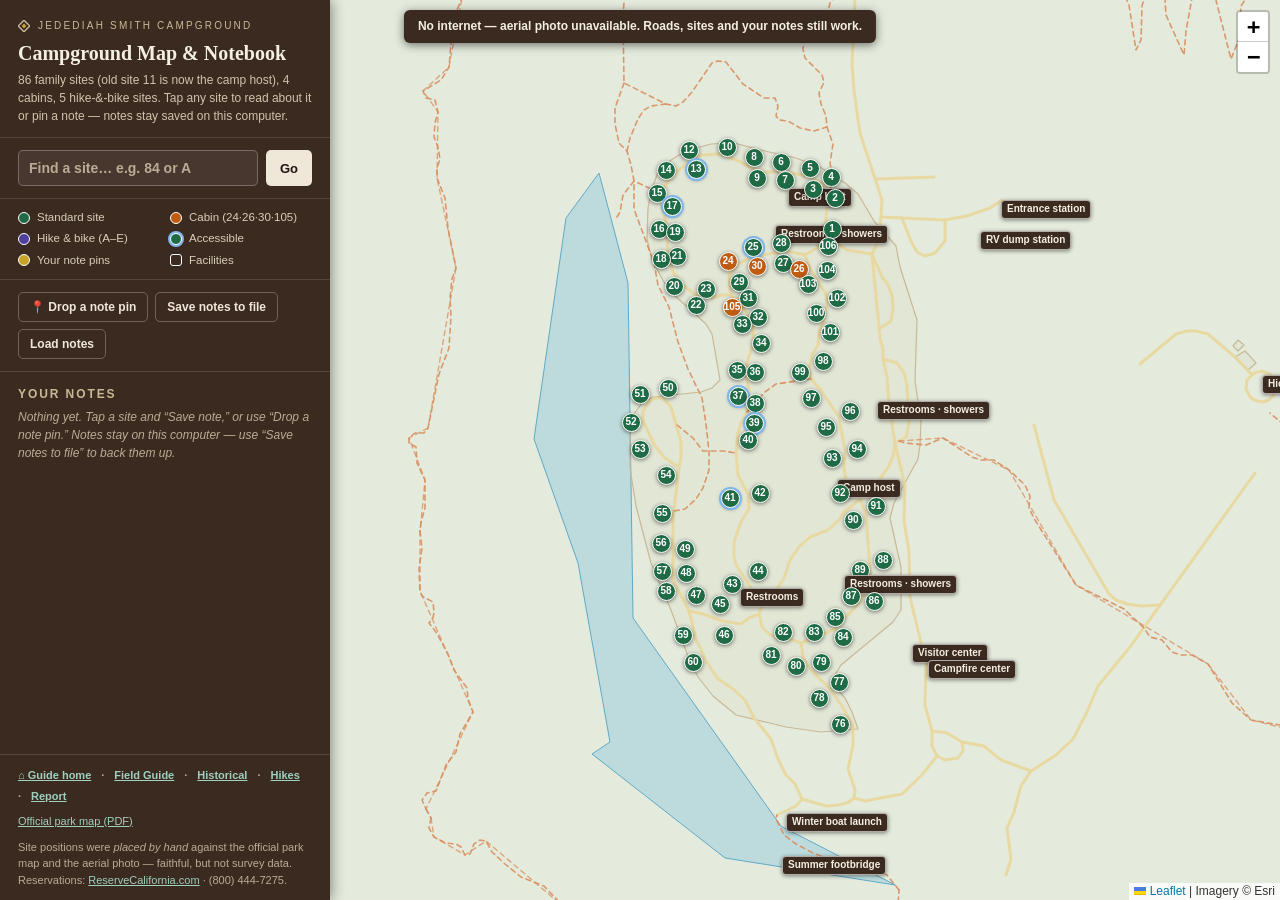
==== commit 137b68c9: "Campsites: Zach's hand-placed positions are now ground truth All 95 sites placed by hand with Place " ====
--- a/Campground Map.html
+++ b/Campground Map.html
@@ -780,7 +780,7 @@
     <div class="row">
       <a href="official-maps/campmap2019.pdf">Official park map (PDF)</a>
     </div>
-    Site positions are <i>approximate</i> — placed along the real campground roads to match the official California State Parks map (not survey data). Reservations: <a href="https://www.reservecalifornia.com" target="_blank" rel="noopener">ReserveCalifornia.com</a> · (800) 444-7275.
+    Site positions were <i>placed by hand</i> against the official park map and the aerial photo — faithful, but not survey data. Reservations: <a href="https://www.reservecalifornia.com" target="_blank" rel="noopener">ReserveCalifornia.com</a> · (800) 444-7275.
   </div>
 </aside>
 <div id="map" role="application" aria-label="Campground map"></div>
@@ -802,670 +802,670 @@
 var SITES=[
 {
 "n": 1,
-"lat": 41.79786,
-"lng": -124.085519,
+"lat": 41.797968,
+"lng": -124.085914,
 "cabin": false,
 "ada": false
 },
 {
 "n": 2,
-"lat": 41.797903,
-"lng": -124.08573,
+"lat": 41.798212,
+"lng": -124.085872,
 "cabin": false,
 "ada": false
 },
 {
 "n": 3,
-"lat": 41.797707,
-"lng": -124.085728,
+"lat": 41.798284,
+"lng": -124.086113,
 "cabin": false,
 "ada": false
 },
 {
 "n": 4,
-"lat": 41.797957,
-"lng": -124.08584,
+"lat": 41.79838,
+"lng": -124.085925,
 "cabin": false,
 "ada": false
 },
 {
 "n": 5,
-"lat": 41.79807,
-"lng": -124.086097,
+"lat": 41.798456,
+"lng": -124.086145,
 "cabin": false,
 "ada": false
 },
 {
 "n": 6,
+"lat": 41.7985,
+"lng": -124.086456,
+"cabin": false,
+"ada": false
+},
+{
+"n": 7,
+"lat": 41.798356,
+"lng": -124.086413,
+"cabin": false,
+"ada": false
+},
+{
+"n": 8,
+"lat": 41.79854,
+"lng": -124.086751,
+"cabin": false,
+"ada": false
+},
+{
+"n": 9,
 "lat": 41.798376,
-"lng": -124.085886,
-"cabin": false,
-"ada": false
-},
-{
-"n": 7,
-"lat": 41.798223,
-"lng": -124.086085,
-"cabin": false,
-"ada": false
-},
-{
-"n": 8,
-"lat": 41.798504,
-"lng": -124.086235,
-"cabin": false,
-"ada": false
-},
-{
-"n": 9,
-"lat": 41.798295,
-"lng": -124.086194,
+"lng": -124.086714,
 "cabin": false,
 "ada": false
 },
 {
 "n": 10,
-"lat": 41.798526,
-"lng": -124.086415,
+"lat": 41.79862,
+"lng": -124.087036,
 "cabin": false,
 "ada": false
 },
 {
 "n": 12,
-"lat": 41.798532,
-"lng": -124.086667,
+"lat": 41.7986,
+"lng": -124.087443,
 "cabin": false,
 "ada": false
 },
 {
 "n": 13,
-"lat": 41.798325,
-"lng": -124.086556,
+"lat": 41.798444,
+"lng": -124.087363,
 "cabin": false,
 "ada": true
 },
 {
 "n": 14,
-"lat": 41.798569,
-"lng": -124.086784,
+"lat": 41.798436,
+"lng": -124.087685,
 "cabin": false,
 "ada": false
 },
 {
 "n": 15,
-"lat": 41.798632,
-"lng": -124.086959,
+"lat": 41.798256,
+"lng": -124.087792,
 "cabin": false,
 "ada": false
 },
 {
 "n": 16,
-"lat": 41.79851,
-"lng": -124.087647,
+"lat": 41.797968,
+"lng": -124.087765,
 "cabin": false,
 "ada": false
 },
 {
 "n": 17,
-"lat": 41.798215,
+"lat": 41.798148,
+"lng": -124.087626,
+"cabin": false,
+"ada": true
+},
+{
+"n": 18,
+"lat": 41.797724,
+"lng": -124.087744,
+"cabin": false,
+"ada": false
+},
+{
+"n": 19,
+"lat": 41.79794,
+"lng": -124.087594,
+"cabin": false,
+"ada": false
+},
+{
+"n": 20,
+"lat": 41.797508,
 "lng": -124.087604,
 "cabin": false,
+"ada": false
+},
+{
+"n": 21,
+"lat": 41.797752,
+"lng": -124.087572,
+"cabin": false,
+"ada": false
+},
+{
+"n": 22,
+"lat": 41.79736,
+"lng": -124.087368,
+"cabin": false,
+"ada": false
+},
+{
+"n": 23,
+"lat": 41.797488,
+"lng": -124.087266,
+"cabin": false,
+"ada": false
+},
+{
+"n": 24,
+"lat": 41.797708,
+"lng": -124.08703,
+"cabin": true,
+"ada": false
+},
+{
+"n": 25,
+"lat": 41.79782,
+"lng": -124.086762,
+"cabin": false,
 "ada": true
 },
 {
-"n": 18,
-"lat": 41.797922,
-"lng": -124.087811,
-"cabin": false,
-"ada": false
-},
-{
-"n": 19,
-"lat": 41.79779,
-"lng": -124.087538,
-"cabin": false,
-"ada": false
-},
-{
-"n": 20,
-"lat": 41.797333,
-"lng": -124.087338,
-"cabin": false,
-"ada": false
-},
-{
-"n": 21,
-"lat": 41.797581,
+"n": 26,
+"lat": 41.797648,
+"lng": -124.086258,
+"cabin": true,
+"ada": false
+},
+{
+"n": 27,
+"lat": 41.797696,
+"lng": -124.086435,
+"cabin": false,
+"ada": false
+},
+{
+"n": 28,
+"lat": 41.797852,
+"lng": -124.086451,
+"cabin": false,
+"ada": false
+},
+{
+"n": 29,
+"lat": 41.79754,
+"lng": -124.086907,
+"cabin": false,
+"ada": false
+},
+{
+"n": 30,
+"lat": 41.797672,
+"lng": -124.086714,
+"cabin": true,
+"ada": false
+},
+{
+"n": 31,
+"lat": 41.797412,
+"lng": -124.08681,
+"cabin": false,
+"ada": false
+},
+{
+"n": 32,
+"lat": 41.797264,
+"lng": -124.086698,
+"cabin": false,
+"ada": false
+},
+{
+"n": 33,
+"lat": 41.797208,
+"lng": -124.08688,
+"cabin": false,
+"ada": false
+},
+{
+"n": 34,
+"lat": 41.797056,
+"lng": -124.086676,
+"cabin": false,
+"ada": false
+},
+{
+"n": 35,
+"lat": 41.79684,
+"lng": -124.086928,
+"cabin": false,
+"ada": false
+},
+{
+"n": 36,
+"lat": 41.79682,
+"lng": -124.086735,
+"cabin": false,
+"ada": false
+},
+{
+"n": 37,
+"lat": 41.796632,
+"lng": -124.086918,
+"cabin": false,
+"ada": true
+},
+{
+"n": 38,
+"lat": 41.796576,
+"lng": -124.08673,
+"cabin": false,
+"ada": false
+},
+{
+"n": 39,
+"lat": 41.796416,
+"lng": -124.086751,
+"cabin": false,
+"ada": true
+},
+{
+"n": 40,
+"lat": 41.79628,
+"lng": -124.08681,
+"cabin": false,
+"ada": false
+},
+{
+"n": 41,
+"lat": 41.795816,
+"lng": -124.087003,
+"cabin": false,
+"ada": true
+},
+{
+"n": 42,
+"lat": 41.795856,
+"lng": -124.086682,
+"cabin": false,
+"ada": false
+},
+{
+"n": 43,
+"lat": 41.795128,
+"lng": -124.086982,
+"cabin": false,
+"ada": false
+},
+{
+"n": 44,
+"lat": 41.795232,
+"lng": -124.086703,
+"cabin": false,
+"ada": false
+},
+{
+"n": 45,
+"lat": 41.794968,
+"lng": -124.087111,
+"cabin": false,
+"ada": false
+},
+{
+"n": 46,
+"lat": 41.79472,
+"lng": -124.087068,
+"cabin": false,
+"ada": false
+},
+{
+"n": 47,
+"lat": 41.79504,
+"lng": -124.087368,
+"cabin": false,
+"ada": false
+},
+{
+"n": 48,
+"lat": 41.795216,
+"lng": -124.087476,
+"cabin": false,
+"ada": false
+},
+{
+"n": 49,
+"lat": 41.795408,
+"lng": -124.087486,
+"cabin": false,
+"ada": false
+},
+{
+"n": 50,
+"lat": 41.796696,
+"lng": -124.087674,
+"cabin": false,
+"ada": false
+},
+{
+"n": 51,
+"lat": 41.796644,
+"lng": -124.087969,
+"cabin": false,
+"ada": false
+},
+{
+"n": 52,
+"lat": 41.796428,
+"lng": -124.088066,
+"cabin": false,
+"ada": false
+},
+{
+"n": 53,
+"lat": 41.796208,
+"lng": -124.087969,
+"cabin": false,
+"ada": false
+},
+{
+"n": 54,
+"lat": 41.796,
+"lng": -124.08769,
+"cabin": false,
+"ada": false
+},
+{
+"n": 55,
+"lat": 41.795696,
+"lng": -124.087728,
+"cabin": false,
+"ada": false
+},
+{
+"n": 56,
+"lat": 41.795456,
+"lng": -124.087744,
+"cabin": false,
+"ada": false
+},
+{
+"n": 57,
+"lat": 41.795232,
+"lng": -124.087733,
+"cabin": false,
+"ada": false
+},
+{
+"n": 58,
+"lat": 41.795072,
+"lng": -124.08769,
+"cabin": false,
+"ada": false
+},
+{
+"n": 59,
+"lat": 41.79472,
+"lng": -124.087508,
+"cabin": false,
+"ada": false
+},
+{
+"n": 60,
+"lat": 41.794504,
 "lng": -124.0874,
 "cabin": false,
 "ada": false
 },
 {
-"n": 22,
-"lat": 41.797588,
-"lng": -124.086857,
-"cabin": false,
-"ada": false
-},
-{
-"n": 23,
-"lat": 41.797862,
-"lng": -124.086651,
-"cabin": false,
-"ada": false
-},
-{
-"n": 24,
-"lat": 41.797869,
-"lng": -124.086201,
+"n": 76,
+"lat": 41.794008,
+"lng": -124.085823,
+"cabin": false,
+"ada": false
+},
+{
+"n": 77,
+"lat": 41.794344,
+"lng": -124.085834,
+"cabin": false,
+"ada": false
+},
+{
+"n": 78,
+"lat": 41.794216,
+"lng": -124.086049,
+"cabin": false,
+"ada": false
+},
+{
+"n": 79,
+"lat": 41.794504,
+"lng": -124.086027,
+"cabin": false,
+"ada": false
+},
+{
+"n": 80,
+"lat": 41.794472,
+"lng": -124.086295,
+"cabin": false,
+"ada": false
+},
+{
+"n": 81,
+"lat": 41.79456,
+"lng": -124.086564,
+"cabin": false,
+"ada": false
+},
+{
+"n": 82,
+"lat": 41.794746,
+"lng": -124.08644,
+"cabin": false,
+"ada": false
+},
+{
+"n": 83,
+"lat": 41.794748,
+"lng": -124.0861,
+"cabin": false,
+"ada": false
+},
+{
+"n": 84,
+"lat": 41.794702,
+"lng": -124.085796,
+"cabin": false,
+"ada": false
+},
+{
+"n": 85,
+"lat": 41.794862,
+"lng": -124.085877,
+"cabin": false,
+"ada": false
+},
+{
+"n": 86,
+"lat": 41.794994,
+"lng": -124.085459,
+"cabin": false,
+"ada": false
+},
+{
+"n": 87,
+"lat": 41.795032,
+"lng": -124.085708,
+"cabin": false,
+"ada": false
+},
+{
+"n": 88,
+"lat": 41.79532,
+"lng": -124.085362,
+"cabin": false,
+"ada": false
+},
+{
+"n": 89,
+"lat": 41.79524,
+"lng": -124.085609,
+"cabin": false,
+"ada": false
+},
+{
+"n": 90,
+"lat": 41.79564,
+"lng": -124.085684,
+"cabin": false,
+"ada": false
+},
+{
+"n": 91,
+"lat": 41.795752,
+"lng": -124.085437,
+"cabin": false,
+"ada": false
+},
+{
+"n": 92,
+"lat": 41.795856,
+"lng": -124.085823,
+"cabin": false,
+"ada": false
+},
+{
+"n": 93,
+"lat": 41.796136,
+"lng": -124.085909,
+"cabin": false,
+"ada": false
+},
+{
+"n": 94,
+"lat": 41.796208,
+"lng": -124.085641,
+"cabin": false,
+"ada": false
+},
+{
+"n": 95,
+"lat": 41.796384,
+"lng": -124.085974,
+"cabin": false,
+"ada": false
+},
+{
+"n": 96,
+"lat": 41.796512,
+"lng": -124.085716,
+"cabin": false,
+"ada": false
+},
+{
+"n": 97,
+"lat": 41.796616,
+"lng": -124.086134,
+"cabin": false,
+"ada": false
+},
+{
+"n": 98,
+"lat": 41.796912,
+"lng": -124.086006,
+"cabin": false,
+"ada": false
+},
+{
+"n": 99,
+"lat": 41.796824,
+"lng": -124.086252,
+"cabin": false,
+"ada": false
+},
+{
+"n": 100,
+"lat": 41.797296,
+"lng": -124.086086,
+"cabin": false,
+"ada": false
+},
+{
+"n": 101,
+"lat": 41.797144,
+"lng": -124.085931,
+"cabin": false,
+"ada": false
+},
+{
+"n": 102,
+"lat": 41.797416,
+"lng": -124.085855,
+"cabin": false,
+"ada": false
+},
+{
+"n": 103,
+"lat": 41.797528,
+"lng": -124.086167,
+"cabin": false,
+"ada": false
+},
+{
+"n": 104,
+"lat": 41.79764,
+"lng": -124.085963,
+"cabin": false,
+"ada": false
+},
+{
+"n": 105,
+"lat": 41.79734,
+"lng": -124.086987,
 "cabin": true,
 "ada": false
 },
 {
-"n": 25,
-"lat": 41.797905,
-"lng": -124.086145,
-"cabin": false,
-"ada": true
-},
-{
-"n": 26,
-"lat": 41.797742,
-"lng": -124.086016,
-"cabin": true,
-"ada": false
-},
-{
-"n": 27,
-"lat": 41.797853,
-"lng": -124.085904,
-"cabin": false,
-"ada": false
-},
-{
-"n": 28,
-"lat": 41.797688,
-"lng": -124.08562,
-"cabin": false,
-"ada": false
-},
-{
-"n": 29,
-"lat": 41.79765,
-"lng": -124.086286,
-"cabin": false,
-"ada": false
-},
-{
-"n": 30,
-"lat": 41.797407,
-"lng": -124.086098,
-"cabin": true,
-"ada": false
-},
-{
-"n": 31,
-"lat": 41.797312,
-"lng": -124.085842,
-"cabin": false,
-"ada": false
-},
-{
-"n": 32,
-"lat": 41.797161,
-"lng": -124.0859,
-"cabin": false,
-"ada": false
-},
-{
-"n": 33,
-"lat": 41.7971,
-"lng": -124.086185,
-"cabin": false,
-"ada": false
-},
-{
-"n": 34,
-"lat": 41.796748,
-"lng": -124.085942,
-"cabin": false,
-"ada": false
-},
-{
-"n": 35,
-"lat": 41.796564,
-"lng": -124.086093,
-"cabin": false,
-"ada": false
-},
-{
-"n": 36,
-"lat": 41.79661,
-"lng": -124.085814,
-"cabin": false,
-"ada": false
-},
-{
-"n": 37,
-"lat": 41.796431,
-"lng": -124.085968,
-"cabin": false,
-"ada": true
-},
-{
-"n": 38,
-"lat": 41.796435,
-"lng": -124.085691,
-"cabin": false,
-"ada": false
-},
-{
-"n": 39,
-"lat": 41.796356,
-"lng": -124.085668,
-"cabin": false,
-"ada": true
-},
-{
-"n": 40,
-"lat": 41.796179,
-"lng": -124.085903,
-"cabin": false,
-"ada": false
-},
-{
-"n": 41,
-"lat": 41.794955,
-"lng": -124.085819,
-"cabin": false,
-"ada": true
-},
-{
-"n": 42,
-"lat": 41.794761,
-"lng": -124.085698,
-"cabin": false,
-"ada": false
-},
-{
-"n": 43,
-"lat": 41.794837,
-"lng": -124.085966,
-"cabin": false,
-"ada": false
-},
-{
-"n": 44,
-"lat": 41.794613,
-"lng": -124.086019,
-"cabin": false,
-"ada": false
-},
-{
-"n": 45,
-"lat": 41.794752,
-"lng": -124.086214,
-"cabin": false,
-"ada": false
-},
-{
-"n": 46,
-"lat": 41.794194,
-"lng": -124.086692,
-"cabin": false,
-"ada": false
-},
-{
-"n": 47,
-"lat": 41.794781,
-"lng": -124.086315,
-"cabin": false,
-"ada": false
-},
-{
-"n": 48,
-"lat": 41.794809,
-"lng": -124.086509,
-"cabin": false,
-"ada": false
-},
-{
-"n": 49,
-"lat": 41.794785,
-"lng": -124.086675,
-"cabin": false,
-"ada": false
-},
-{
-"n": 50,
-"lat": 41.796052,
-"lng": -124.087688,
-"cabin": false,
-"ada": false
-},
-{
-"n": 51,
-"lat": 41.79651,
-"lng": -124.088065,
-"cabin": false,
-"ada": false
-},
-{
-"n": 52,
-"lat": 41.79623,
-"lng": -124.08794,
-"cabin": false,
-"ada": false
-},
-{
-"n": 53,
-"lat": 41.795922,
-"lng": -124.087706,
-"cabin": false,
-"ada": false
-},
-{
-"n": 54,
-"lat": 41.79572,
-"lng": -124.087734,
-"cabin": false,
-"ada": false
-},
-{
-"n": 55,
-"lat": 41.79555,
-"lng": -124.087744,
-"cabin": false,
-"ada": false
-},
-{
-"n": 56,
-"lat": 41.795393,
-"lng": -124.087744,
-"cabin": false,
-"ada": false
-},
-{
-"n": 57,
-"lat": 41.794811,
-"lng": -124.086806,
-"cabin": false,
-"ada": false
-},
-{
-"n": 58,
-"lat": 41.794594,
-"lng": -124.086478,
-"cabin": false,
-"ada": false
-},
-{
-"n": 59,
-"lat": 41.794035,
-"lng": -124.086883,
-"cabin": false,
-"ada": false
-},
-{
-"n": 60,
-"lat": 41.79395,
-"lng": -124.086803,
-"cabin": false,
-"ada": false
-},
-{
-"n": 76,
-"lat": 41.79297,
-"lng": -124.084134,
-"cabin": false,
-"ada": false
-},
-{
-"n": 77,
-"lat": 41.793125,
-"lng": -124.083894,
-"cabin": false,
-"ada": false
-},
-{
-"n": 78,
-"lat": 41.793235,
-"lng": -124.084142,
-"cabin": false,
-"ada": false
-},
-{
-"n": 79,
-"lat": 41.7933,
-"lng": -124.083824,
-"cabin": false,
-"ada": false
-},
-{
-"n": 80,
-"lat": 41.793579,
-"lng": -124.083979,
-"cabin": false,
-"ada": false
-},
-{
-"n": 81,
-"lat": 41.793301,
-"lng": -124.085469,
-"cabin": false,
-"ada": false
-},
-{
-"n": 82,
-"lat": 41.79351,
-"lng": -124.085411,
-"cabin": false,
-"ada": false
-},
-{
-"n": 83,
-"lat": 41.793525,
-"lng": -124.085308,
-"cabin": false,
-"ada": false
-},
-{
-"n": 84,
-"lat": 41.793443,
-"lng": -124.084968,
-"cabin": false,
-"ada": false
-},
-{
-"n": 85,
-"lat": 41.793642,
-"lng": -124.085071,
-"cabin": false,
-"ada": false
-},
-{
-"n": 86,
-"lat": 41.793762,
-"lng": -124.084513,
-"cabin": false,
-"ada": false
-},
-{
-"n": 87,
-"lat": 41.793943,
-"lng": -124.084361,
-"cabin": false,
-"ada": false
-},
-{
-"n": 88,
-"lat": 41.794248,
-"lng": -124.082947,
-"cabin": false,
-"ada": false
-},
-{
-"n": 89,
-"lat": 41.794414,
-"lng": -124.083117,
-"cabin": false,
-"ada": false
-},
-{
-"n": 90,
-"lat": 41.794478,
-"lng": -124.083051,
-"cabin": false,
-"ada": false
-},
-{
-"n": 91,
-"lat": 41.794416,
-"lng": -124.082778,
-"cabin": false,
-"ada": false
-},
-{
-"n": 92,
-"lat": 41.794553,
-"lng": -124.084783,
-"cabin": false,
-"ada": false
-},
-{
-"n": 93,
-"lat": 41.794788,
-"lng": -124.084871,
-"cabin": false,
-"ada": false
-},
-{
-"n": 94,
-"lat": 41.794861,
-"lng": -124.084893,
-"cabin": false,
-"ada": false
-},
-{
-"n": 95,
-"lat": 41.795346,
-"lng": -124.085217,
-"cabin": false,
-"ada": false
-},
-{
-"n": 96,
-"lat": 41.795442,
-"lng": -124.084963,
-"cabin": false,
-"ada": false
-},
-{
-"n": 97,
-"lat": 41.79569,
-"lng": -124.085267,
-"cabin": false,
-"ada": false
-},
-{
-"n": 98,
-"lat": 41.796007,
-"lng": -124.085018,
-"cabin": false,
-"ada": false
-},
-{
-"n": 99,
-"lat": 41.795771,
-"lng": -124.085263,
-"cabin": false,
-"ada": false
-},
-{
-"n": 100,
-"lat": 41.796119,
-"lng": -124.085326,
-"cabin": false,
-"ada": false
-},
-{
-"n": 101,
-"lat": 41.796086,
-"lng": -124.085043,
-"cabin": false,
-"ada": false
-},
-{
-"n": 102,
-"lat": 41.796858,
-"lng": -124.085205,
-"cabin": false,
-"ada": false
-},
-{
-"n": 103,
-"lat": 41.796892,
-"lng": -124.085488,
-"cabin": false,
-"ada": false
-},
-{
-"n": 104,
-"lat": 41.797562,
-"lng": -124.085325,
-"cabin": false,
-"ada": false
-},
-{
-"n": 105,
-"lat": 41.797107,
-"lng": -124.08553,
-"cabin": true,
-"ada": false
-},
-{
 "n": 106,
-"lat": 41.797652,
-"lng": -124.085335,
+"lat": 41.797832,
+"lng": -124.085957,
 "cabin": false,
 "ada": false
 },
 {
 "n": "A",
-"lat": 41.80107439999999,
-"lng": -124.08636158232446,
+"lat": 41.800987,
+"lng": -124.086601,
 "cabin": false,
 "ada": false,
 "hikebike": true
 },
 {
 "n": "B",
-"lat": 41.801228486564284,
-"lng": -124.08651215973488,
+"lat": 41.801139,
+"lng": -124.086617,
 "cabin": false,
 "ada": false,
 "hikebike": true
 },
 {
 "n": "C",
-"lat": 41.80116963073394,
-"lng": -124.08675579910289,
+"lat": 41.801195,
+"lng": -124.086816,
 "cabin": false,
 "ada": false,
 "hikebike": true
 },
 {
 "n": "D",
-"lat": 41.80097916926604,
-"lng": -124.08675579910289,
+"lat": 41.800947,
+"lng": -124.086853,
 "cabin": false,
 "ada": false,
 "hikebike": true
 },
 {
 "n": "E",
-"lat": 41.8009203134357,
-"lng": -124.08651215973488,
+"lat": 41.800839,
+"lng": -124.086558,
 "cabin": false,
 "ada": false,
 "hikebike": true
@@ -1552,7 +1552,7 @@
       '<div class="plinks"><a href="https://www.campsitephotos.com/campground/jedediah-smith-redwoods-state-park/" target="_blank" rel="noopener">Photos: campsitephotos.com</a> · <a href="https://www.google.com/search?tbm=isch&q='+encodeURIComponent('"Jedediah Smith" campground site '+key)+'" target="_blank" rel="noopener">Photo search: site '+key+'</a></div>'+
       '<textarea placeholder="Your note about site '+key+'… (e.g. “shady, close to river beach, got it for July 4”)">'+v.replace(/</g,'&lt;')+'</textarea>'+
       '<div class="row"><button data-act="save">Save note</button>'+(v?'<button class="ghost" data-act="del">Remove note</button>':'')+'</div>'+
-      '<div class="prec">Position approximate — matched to the official park map.</div>';
+      '<div class="prec">Placed by hand from the official park map.</div>';
     el.addEventListener('click',function(e){
       var act=e.target.dataset&&e.target.dataset.act;
       if(act==='save'){ var t=el.querySelector('textarea').value.trim();
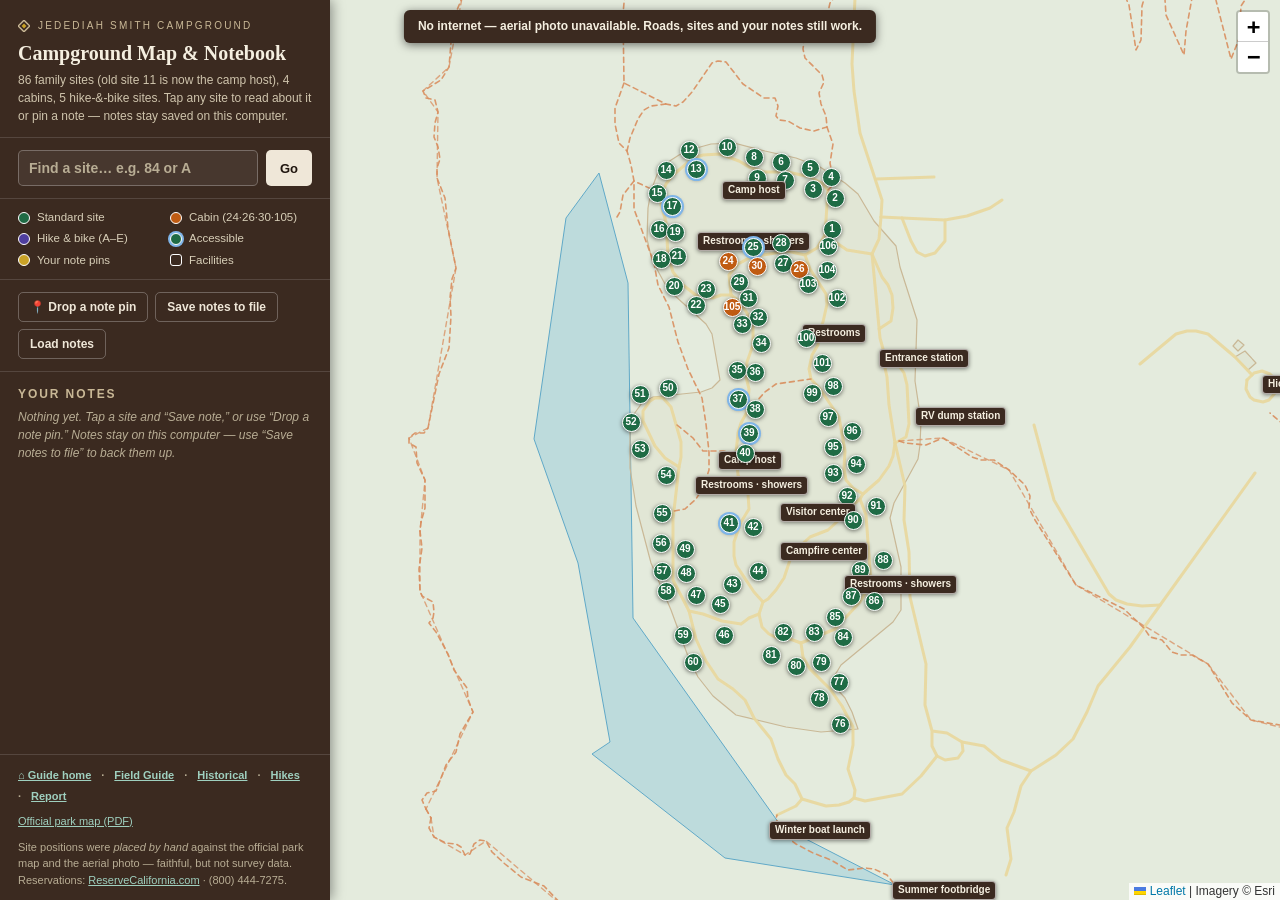
==== commit 1e703699: "Facility labels: Zach's hand-placed positions (+ 16 site fine-tunes) Second pass with the placement " ====
--- a/Campground Map.html
+++ b/Campground Map.html
@@ -1047,43 +1047,43 @@
 },
 {
 "n": 37,
-"lat": 41.796632,
+"lat": 41.796608,
 "lng": -124.086918,
 "cabin": false,
 "ada": true
 },
 {
 "n": 38,
-"lat": 41.796576,
-"lng": -124.08673,
+"lat": 41.796528,
+"lng": -124.086735,
 "cabin": false,
 "ada": false
 },
 {
 "n": 39,
-"lat": 41.796416,
-"lng": -124.086751,
+"lat": 41.796336,
+"lng": -124.0868,
 "cabin": false,
 "ada": true
 },
 {
 "n": 40,
-"lat": 41.79628,
-"lng": -124.08681,
+"lat": 41.796176,
+"lng": -124.086843,
 "cabin": false,
 "ada": false
 },
 {
 "n": 41,
-"lat": 41.795816,
-"lng": -124.087003,
+"lat": 41.795616,
+"lng": -124.087014,
 "cabin": false,
 "ada": true
 },
 {
 "n": 42,
-"lat": 41.795856,
-"lng": -124.086682,
+"lat": 41.795584,
+"lng": -124.086757,
 "cabin": false,
 "ada": false
 },
@@ -1327,71 +1327,71 @@
 },
 {
 "n": 92,
-"lat": 41.795856,
-"lng": -124.085823,
+"lat": 41.795832,
+"lng": -124.085748,
 "cabin": false,
 "ada": false
 },
 {
 "n": 93,
-"lat": 41.796136,
-"lng": -124.085909,
+"lat": 41.796016,
+"lng": -124.085898,
 "cabin": false,
 "ada": false
 },
 {
 "n": 94,
-"lat": 41.796208,
-"lng": -124.085641,
+"lat": 41.796088,
+"lng": -124.085652,
 "cabin": false,
 "ada": false
 },
 {
 "n": 95,
-"lat": 41.796384,
-"lng": -124.085974,
+"lat": 41.796224,
+"lng": -124.085898,
 "cabin": false,
 "ada": false
 },
 {
 "n": 96,
-"lat": 41.796512,
-"lng": -124.085716,
+"lat": 41.796352,
+"lng": -124.085695,
 "cabin": false,
 "ada": false
 },
 {
 "n": 97,
-"lat": 41.796616,
-"lng": -124.086134,
+"lat": 41.796464,
+"lng": -124.085952,
 "cabin": false,
 "ada": false
 },
 {
 "n": 98,
-"lat": 41.796912,
-"lng": -124.086006,
+"lat": 41.796712,
+"lng": -124.085898,
 "cabin": false,
 "ada": false
 },
 {
 "n": 99,
-"lat": 41.796824,
-"lng": -124.086252,
+"lat": 41.796656,
+"lng": -124.086124,
 "cabin": false,
 "ada": false
 },
 {
 "n": 100,
-"lat": 41.797296,
-"lng": -124.086086,
+"lat": 41.797096,
+"lng": -124.086188,
 "cabin": false,
 "ada": false
 },
 {
 "n": 101,
-"lat": 41.797144,
-"lng": -124.085931,
+"lat": 41.796896,
+"lng": -124.086016,
 "cabin": false,
 "ada": false
 },
@@ -1472,22 +1472,22 @@
 }
 ];
 var FACILITIES=[
-  {n:"Entrance station",lat:41.79820,lng:-124.08410,note:"Check-in 2 p.m. (cabins 3 p.m.) · check-out noon"},
-  {n:"Camp host",lat:41.798292,lng:-124.086380,note:"Camp host site — the former site 11, inside the north loop"},
-  {n:"Camp host",lat:41.795969,lng:-124.085859,note:"Camp host site — on the middle road across from site 39"},
-  {n:"RV dump station",lat:41.79795,lng:-124.08432,note:"Just south of the entrance station · no hookups anywhere in the campground"},
-  {n:"Day-use area · parking",lat:41.80207,lng:-124.08507,note:"Picnic area, river access ($8/vehicle day use)"},
-  {n:"Self-registration",lat:41.80060,lng:-124.08560,note:"Day-use self-registration"},
-  {n:"Restrooms · showers",lat:41.79800,lng:-124.08652,note:"Inside the north loop, by the camp host (accessible)"},
-  {n:"Restrooms · showers",lat:41.79659,lng:-124.08543,note:"On the east road below cabin 105, near 100–103 (accessible)"},
-  {n:"Restrooms · showers",lat:41.79520,lng:-124.08578,note:"Near site 40, north of the visitor-center parking (accessible)"},
-  {n:"Restrooms",lat:41.79510,lng:-124.08690,note:"West side, near sites 41 and 55–56 (accessible)"},
-  {n:"Visitor center",lat:41.79465,lng:-124.08505,note:"Exhibits & nature store"},
-  {n:"Campfire center",lat:41.79452,lng:-124.08488,note:"Southeast of the visitor center · evening programs (location approximate)"},
-  {n:"Winter boat launch",lat:41.79330,lng:-124.08640,note:"Vehicle boat launch"},
-  {n:"Summer footbridge",lat:41.79295,lng:-124.08645,note:"To Stout Grove · installed July–Sept as river level allows"},
-  {n:"Stout Memorial Grove",lat:41.78850,lng:-124.08440,note:"0.5-mi loop under the giants — the 1929 grove that started the park"},
-  {n:"Hiouchi Visitor Center",lat:41.79680,lng:-124.08130,note:"NPS visitor center across US-199"}
+  {n:"Entrance station",lat:41.797008,lng:-124.085405,note:"Check-in 2 p.m. (cabins 3 p.m.) · check-out noon"},
+  {n:"Camp host",lat:41.796196,lng:-124.087132,note:"Camp host site — the former site 11, inside the north loop"},
+  {n:"Camp host",lat:41.798351,lng:-124.087089,note:"Camp host site — on the middle road across from site 39"},
+  {n:"RV dump station",lat:41.796544,lng:-124.085019,note:"Just south of the entrance station · no hookups anywhere in the campground"},
+  {n:"Day-use area · parking",lat:41.802207,lng:-124.085534,note:"Picnic area, river access ($8/vehicle day use)"},
+  {n:"Self-registration",lat:41.801807,lng:-124.085222,note:"Day-use self-registration"},
+  {n:"Restrooms · showers",lat:41.797944,lng:-124.087358,note:"Inside the north loop, by the camp host (accessible)"},
+  {n:"Restrooms · showers",lat:41.795992,lng:-124.087379,note:"On the east road below cabin 105, near 100–103 (accessible)"},
+  {n:"Restrooms · showers",lat:41.795200,lng:-124.085780,note:"Near site 40, north of the visitor-center parking (accessible)"},
+  {n:"Restrooms",lat:41.797208,lng:-124.086231,note:"West side, near sites 41 and 55–56 (accessible)"},
+  {n:"Visitor center",lat:41.795776,lng:-124.086467,note:"Exhibits & nature store"},
+  {n:"Campfire center",lat:41.795464,lng:-124.086467,note:"Southeast of the visitor center · evening programs (location approximate)"},
+  {n:"Winter boat launch",lat:41.793233,lng:-124.086585,note:"Vehicle boat launch"},
+  {n:"Summer footbridge",lat:41.792753,lng:-124.085265,note:"To Stout Grove · installed July–Sept as river level allows"},
+  {n:"Stout Memorial Grove",lat:41.788500,lng:-124.084400,note:"0.5-mi loop under the giants — the 1929 grove that started the park"},
+  {n:"Hiouchi Visitor Center",lat:41.796800,lng:-124.081300,note:"NPS visitor center across US-199"}
 ];
 
 var map=L.map('map',{zoomControl:true}).setView([41.7962,-124.0862],17);
